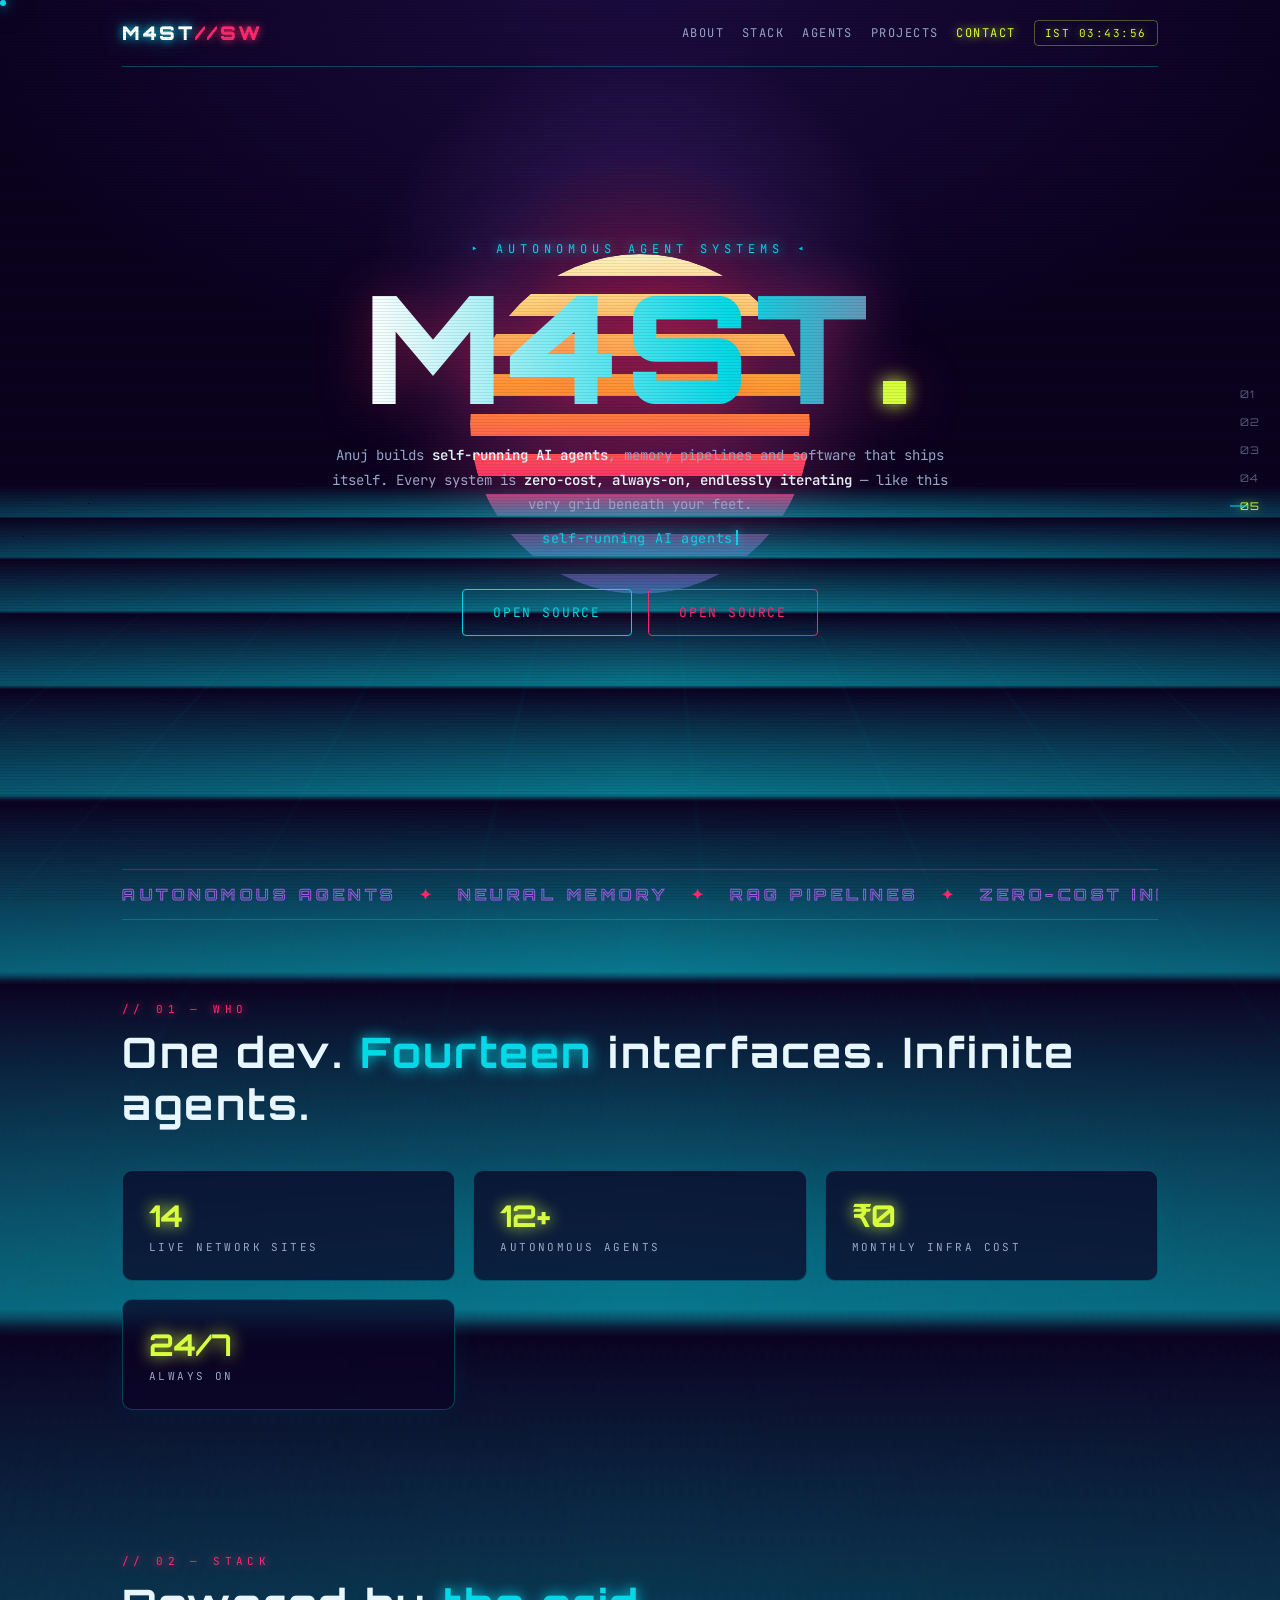
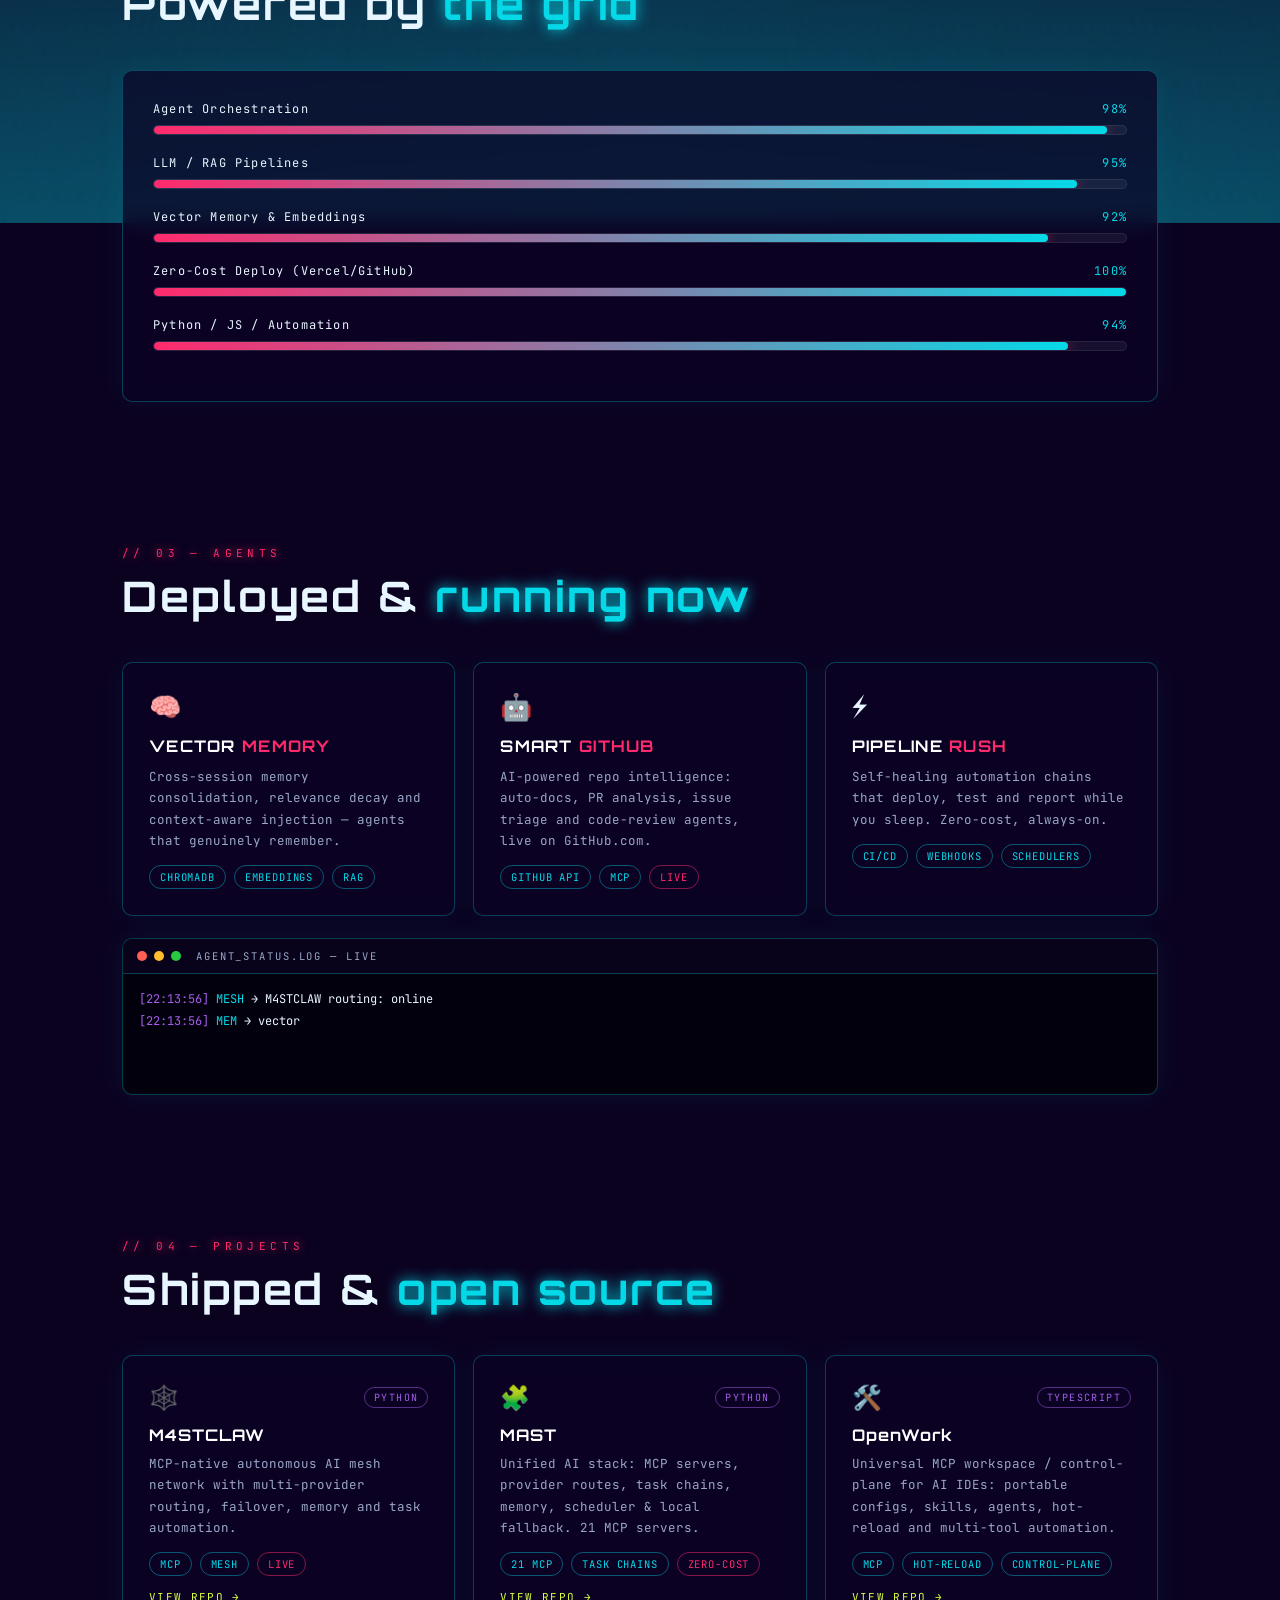
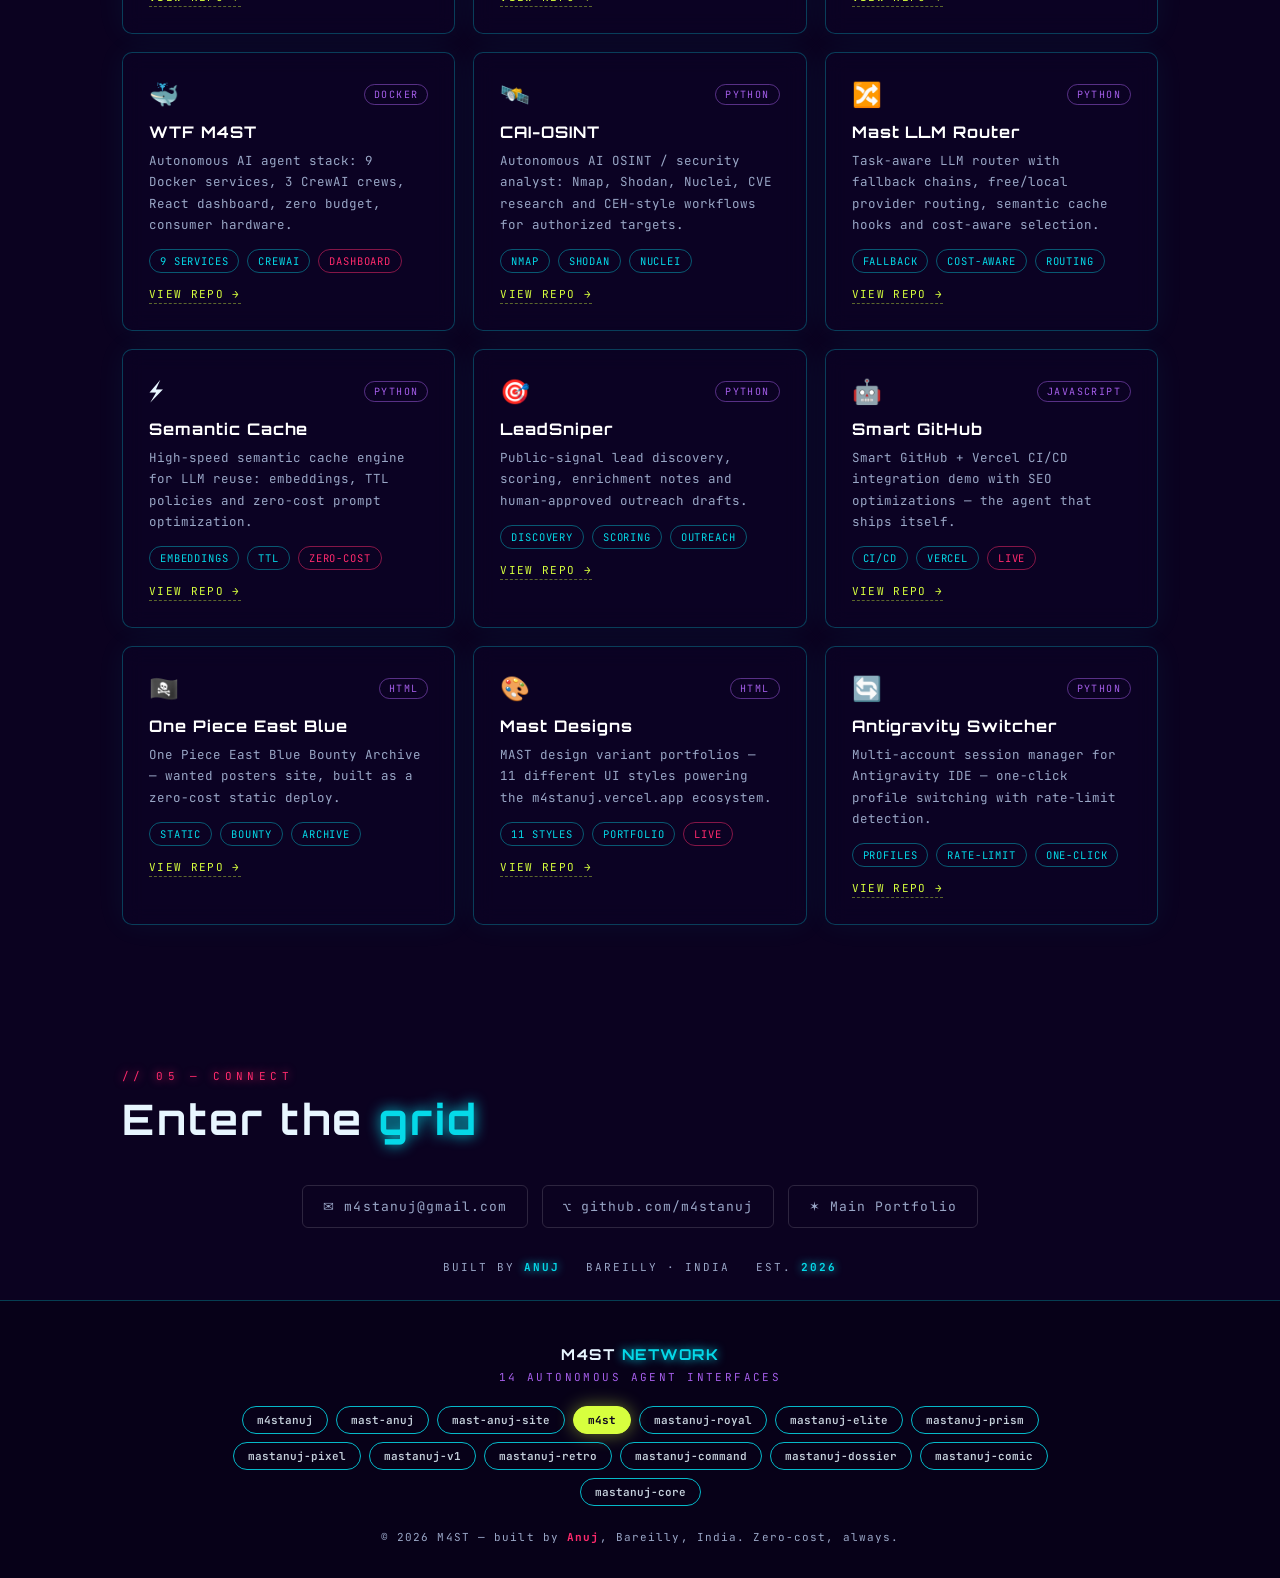
==== index.html @ 64592d94 "refactor(m4st): remove section 05 NETWORK - footer links remain, renumber contact to 05, clean nav+r" ====
<!DOCTYPE html>
<html lang="en">
<head>
<meta charset="UTF-8">
<meta name="viewport" content="width=device-width, initial-scale=1.0">
<title>M4ST // SYNTHWAVE — Anuj | Autonomous Agent Systems</title>
<meta name="description" content="M4ST // SYNTHWAVE — Anuj builds autonomous agent systems, AI pipelines and self-running software. 14 live interfaces, 12+ agents, zero-cost infra. Ride the neon grid.">
<meta name="theme-color" content="#0b0220">
<meta name="robots" content="index, follow">
<link rel="canonical" href="https://m4st.vercel.app/">
<meta property="og:type" content="website">
<meta property="og:url" content="https://m4st.vercel.app/">
<meta property="og:title" content="M4ST // SYNTHWAVE — Anuj | Autonomous Agent Systems">
<meta property="og:description" content="Anuj builds autonomous agent systems. 14 live interfaces, 12+ agents, zero-cost infra. Ride the neon grid.">
<meta property="og:image" content="https://m4st.vercel.app/og-m4st.png">
<meta name="twitter:card" content="summary_large_image">
<meta name="twitter:title" content="M4ST // SYNTHWAVE — Anuj | Autonomous Agent Systems">
<meta name="twitter:description" content="Anuj builds autonomous agent systems. Ride the neon grid.">
<meta name="twitter:image" content="https://m4st.vercel.app/og-m4st.png">
<script type="application/ld+json">
{"@context":"https://schema.org","@type":"Person","name":"Anuj","url":"https://m4st.vercel.app/","jobTitle":"Autonomous Agent Systems Engineer","address":{"@type":"PostalAddress","addressLocality":"Bareilly","addressCountry":"IN"},"sameAs":["https://github.com/m4stanuj","https://m4stanuj.vercel.app/"]}
</script>
<link rel="preconnect" href="https://fonts.googleapis.com">
<link rel="preconnect" href="https://fonts.gstatic.com" crossorigin>
<link href="https://fonts.googleapis.com/css2?family=Orbitron:wght@500;700;900&family=JetBrains+Mono:wght@400;600&display=swap" rel="stylesheet">
<style>
:root{
  --pink:#ff2a6d; --cyan:#05d9e8; --purple:#a55eea; --lime:#d7ff3e;
  --bg:#0b0220; --panel:rgba(12,4,36,.72); --line:rgba(5,217,232,.28);
  --text:#e8f6ff; --muted:#9aa7c7;
}
*{margin:0;padding:0;box-sizing:border-box}
html{scroll-behavior:smooth}
body{background:var(--bg);color:var(--text);font-family:'JetBrains Mono',monospace;overflow-x:hidden}
::selection{background:var(--pink);color:#fff}

/* ---------- CRT SCANLINE ---------- */
body::after{content:"";position:fixed;inset:0;z-index:98;pointer-events:none;opacity:.5;
  background:repeating-linear-gradient(0deg,rgba(0,0,0,.16) 0 1px,transparent 1px 3px)}

/* ---------- STARFIELD ---------- */
#stars{position:fixed;inset:0;z-index:0;pointer-events:none}

/* ---------- SYNTHWAVE SUNSET ---------- */
.sky{position:fixed;inset:0;z-index:0;background:
  radial-gradient(120% 90% at 50% 0%, #1a0b3e 0%, #0b0220 45%);
  overflow:hidden;pointer-events:none}
.sunwrap{position:absolute;left:50%;bottom:34%;transform:translateX(-50%);width:340px;height:340px;filter:drop-shadow(0 0 60px rgba(255,42,109,.45))}
.sun{position:absolute;inset:0;border-radius:50%;
  background:
    linear-gradient(180deg,#fff4c2 0%,#ffd76a 18%,#ff9e2c 40%,#ff2a6d 68%,#a55eea 100%);
  -webkit-mask:repeating-linear-gradient(180deg,#000 0 22px,transparent 22px 40px);
          mask:repeating-linear-gradient(180deg,#000 0 22px,transparent 22px 40px);
  animation:sunPulse 6s ease-in-out infinite}
@keyframes sunPulse{0%,100%{transform:scale(1);filter:brightness(1)}50%{transform:scale(1.025);filter:brightness(1.15)}}
.sunglow{position:absolute;left:50%;bottom:34%;transform:translateX(-50%);width:560px;height:560px;border-radius:50%;
  background:radial-gradient(circle,rgba(255,42,109,.28) 0%,rgba(165,94,234,.12) 40%,transparent 70%);
  animation:glowPulse 4s ease-in-out infinite}
@keyframes glowPulse{0%,100%{opacity:.7}50%{opacity:1}}

/* ---------- GRID FLOOR ---------- */
.floor{position:fixed;left:-50%;right:-50%;bottom:0;height:46vh;z-index:0;
  background:linear-gradient(180deg,transparent 0%,rgba(11,2,32,.4) 12%,rgba(11,2,32,.9) 100%);
  transform:perspective(420px) rotateX(58deg);transform-origin:50% 0;overflow:hidden;pointer-events:none}
.floor::before{content:"";position:absolute;inset:0;
  background:
    linear-gradient(180deg,transparent 0%,rgba(5,217,232,.55) 96%,transparent 100%);
  background-size:100% 54px;
  -webkit-mask:linear-gradient(90deg,transparent 6%,#000 50%,transparent 94%);
          mask:linear-gradient(90deg,transparent 6%,#000 50%,transparent 94%);
  animation:gridScroll 1.1s linear infinite}
@keyframes gridScroll{from{background-position:0 0}to{background-position:0 54px}}
.floor::after{content:"";position:absolute;inset:0;
  background:linear-gradient(90deg,transparent 49.4%,rgba(5,217,232,.75) 50%,transparent 50.6%);
  background-size:90px 100%;opacity:.5;
  -webkit-mask:linear-gradient(180deg,transparent 0%,#000 55%,transparent 100%);
          mask:linear-gradient(180deg,transparent 0%,#000 55%,transparent 100%)}

/* ---------- LAYOUT ---------- */
.shell{position:relative;z-index:2;max-width:1080px;margin:0 auto;padding:0 22px}

/* ---------- HEADER ---------- */
.hdr{display:flex;justify-content:space-between;align-items:center;padding:20px 0;border-bottom:1px solid var(--line)}
.logo{font-family:'Orbitron',sans-serif;font-weight:900;font-size:19px;letter-spacing:.14em;
  color:#fff;text-shadow:0 0 8px var(--cyan),0 0 22px rgba(5,217,232,.5)}
.logo span{color:var(--pink);text-shadow:0 0 8px var(--pink)}
.hnav{display:flex;gap:18px;flex-wrap:wrap;align-items:center}
.hnav a{color:var(--muted);text-decoration:none;font-size:12px;letter-spacing:.12em;text-transform:uppercase;transition:.2s}
.hnav a:hover{color:var(--cyan);text-shadow:0 0 10px var(--cyan)}
.clock{font-size:11px;color:var(--lime);letter-spacing:.14em;border:1px solid rgba(215,255,62,.35);padding:5px 10px;border-radius:4px;text-shadow:0 0 8px rgba(215,255,62,.5)}

/* ---------- HERO ---------- */
.hero{min-height:88vh;display:flex;flex-direction:column;justify-content:center;align-items:center;text-align:center;padding:70px 0 120px}
.kick{font-size:12px;letter-spacing:.42em;text-transform:uppercase;color:var(--cyan);text-shadow:0 0 12px var(--cyan);margin-bottom:18px}
.kick::before{content:"▸ "}.kick::after{content:" ◂"}
.hero h1{font-family:'Orbitron',sans-serif;font-weight:900;font-size:clamp(58px,13vw,150px);line-height:.95;letter-spacing:.04em;
  background:linear-gradient(90deg,#fff 0%,var(--cyan) 30%,var(--pink) 60%,#fff 100%);background-size:220% auto;
  -webkit-background-clip:text;background-clip:text;color:transparent;
  animation:shine 6s linear infinite;filter:drop-shadow(0 0 26px rgba(255,42,109,.35))}
@keyframes shine{to{background-position:220% center}}
.hero h1 .g{color:var(--lime);-webkit-text-fill-color:var(--lime);text-shadow:0 0 18px var(--lime)}
.sub{max-width:620px;margin:26px auto 0;color:var(--muted);font-size:14px;line-height:1.75}
.sub b{color:var(--text);font-weight:600}
.cta{display:flex;gap:16px;margin-top:38px;flex-wrap:wrap;justify-content:center}
.btn{font-family:'JetBrains Mono',monospace;font-size:13px;letter-spacing:.14em;text-transform:uppercase;text-decoration:none;
  padding:14px 30px;border:1px solid var(--cyan);color:var(--cyan);border-radius:4px;position:relative;overflow:hidden;transition:.25s}
.btn:hover{box-shadow:0 0 24px rgba(5,217,232,.5);text-shadow:0 0 8px var(--cyan);transform:translateY(-2px)}
.btn.pink{border-color:var(--pink);color:var(--pink)}
.btn.pink:hover{box-shadow:0 0 24px rgba(255,42,109,.5);text-shadow:0 0 8px var(--pink)}
.meta{position:absolute;bottom:26px;left:50%;transform:translateX(-50%);display:flex;gap:26px;font-size:11px;color:var(--muted);letter-spacing:.18em;text-transform:uppercase}
.meta b{color:var(--cyan);text-shadow:0 0 8px var(--cyan)}

/* ---------- SECTIONS ---------- */
section{padding:72px 0}
.sec-tag{font-size:11px;letter-spacing:.4em;text-transform:uppercase;color:var(--pink);text-shadow:0 0 10px var(--pink);margin-bottom:10px}
h2.sec{font-family:'Orbitron',sans-serif;font-weight:700;font-size:clamp(26px,4.6vw,42px);letter-spacing:.06em;margin-bottom:40px}
h2.sec em{font-style:normal;color:var(--cyan);text-shadow:0 0 14px var(--cyan)}
.card{background:var(--panel);border:1px solid var(--line);border-radius:10px;padding:26px;backdrop-filter:blur(10px);box-shadow:0 0 30px rgba(5,217,232,.06);transition:.3s}
.card:hover{border-color:var(--pink);box-shadow:0 0 34px rgba(255,42,109,.14);transform:translateY(-3px)}

/* about */
.about-grid{display:grid;grid-template-columns:repeat(auto-fit,minmax(280px,1fr));gap:18px}
.stat{font-family:'Orbitron',sans-serif;font-weight:700;font-size:30px;color:var(--lime);text-shadow:0 0 16px var(--lime)}
.stat-lbl{font-size:11px;letter-spacing:.22em;text-transform:uppercase;color:var(--muted);margin-top:6px}

/* skills */
.skill{margin-bottom:20px}
.skill-top{display:flex;justify-content:space-between;font-size:12px;letter-spacing:.1em;margin-bottom:8px}
.skill-top span:first-child{color:var(--text)}.skill-top span:last-child{color:var(--cyan)}
.bar{height:10px;background:rgba(255,255,255,.06);border-radius:5px;overflow:hidden;border:1px solid rgba(255,255,255,.08)}
.bar i{display:block;height:100%;border-radius:5px;background:linear-gradient(90deg,var(--pink),var(--cyan));
  box-shadow:0 0 14px rgba(255,42,109,.6);width:0;transition:width 1.2s cubic-bezier(.2,.8,.2,1)}

/* agents */
.grid3{display:grid;grid-template-columns:repeat(auto-fit,minmax(260px,1fr));gap:18px}
.ag .ic{font-size:26px;margin-bottom:12px}
.ag h3{font-family:'Orbitron',sans-serif;font-size:16px;letter-spacing:.08em;margin-bottom:10px;color:#fff}
.ag h3 i{font-style:normal;color:var(--pink)}
.ag p{font-size:12.5px;color:var(--muted);line-height:1.7}
.chips{display:flex;flex-wrap:wrap;gap:8px;margin-top:14px}
.chip{font-size:10.5px;letter-spacing:.08em;text-transform:uppercase;padding:4px 10px;border:1px solid rgba(5,217,232,.4);color:var(--cyan);border-radius:100px}
.chip.hot{border-color:rgba(255,42,109,.5);color:var(--pink)}

/* projects */
.gridp{display:grid;grid-template-columns:repeat(auto-fit,minmax(300px,1fr));gap:18px}
.proj .ptop{display:flex;justify-content:space-between;align-items:center;margin-bottom:12px}
.proj .ic{font-size:24px}
.lang{font-size:10px;letter-spacing:.14em;text-transform:uppercase;padding:3px 9px;border-radius:100px;border:1px solid rgba(165,94,234,.5);color:var(--purple)}
.proj h3{font-family:'Orbitron',sans-serif;font-size:16px;letter-spacing:.06em;margin-bottom:8px}
.proj h3 a{color:#fff;text-decoration:none;transition:.2s}
.proj h3 a:hover{color:var(--cyan);text-shadow:0 0 12px var(--cyan)}
.proj p{font-size:12.5px;color:var(--muted);line-height:1.7}
.proj .go{display:inline-block;margin-top:14px;font-size:11px;letter-spacing:.12em;text-transform:uppercase;color:var(--lime);text-decoration:none;border-bottom:1px dashed rgba(215,255,62,.4);padding-bottom:2px;transition:.2s}
.proj .go:hover{text-shadow:0 0 10px var(--lime);border-color:var(--lime)}


/* marquee */
.marquee{overflow:hidden;border-top:1px solid var(--line);border-bottom:1px solid var(--line);padding:14px 0;margin:10px 0}
.mq{display:inline-block;white-space:nowrap;font-family:'Orbitron',sans-serif;font-weight:700;letter-spacing:.3em;font-size:15px;
  color:transparent;-webkit-text-stroke:1px var(--purple);animation:mq 26s linear infinite}
.mq span{color:var(--pink);-webkit-text-stroke:0;margin:0 22px}
@keyframes mq{from{transform:translateX(0)}to{transform:translateX(-50%)}}

/* contact */
.contact{display:flex;gap:14px;flex-wrap:wrap;justify-content:center}
.contact a{color:var(--muted);text-decoration:none;font-size:13px;letter-spacing:.08em;border:1px solid rgba(255,255,255,.14);padding:12px 20px;border-radius:6px;transition:.25s}
.contact a:hover{color:var(--lime);border-color:var(--lime);box-shadow:0 0 18px rgba(215,255,62,.25)}

/* ---------- FOOTER ---------- */
footer{position:relative;z-index:2;border-top:1px solid var(--line);padding:44px 22px 34px;text-align:center;background:rgba(8,2,24,.85);backdrop-filter:blur(8px)}
.fnet{font-family:'Orbitron',sans-serif;font-weight:700;font-size:15px;letter-spacing:.1em;margin-bottom:6px}
.fnet span{color:var(--cyan);text-shadow:0 0 10px var(--cyan)}
.fcount{font-size:11px;color:var(--purple);letter-spacing:.22em;text-transform:uppercase;margin-bottom:22px}
nav.links{display:flex;flex-wrap:wrap;justify-content:center;gap:8px;max-width:860px;margin:0 auto 24px}
nav.links a{color:var(--text);text-decoration:none;border:1.5px solid var(--cyan);padding:6px 14px;border-radius:100px;font-size:11px;font-weight:600;transition:all .18s;opacity:.85}
nav.links a:hover{opacity:1;box-shadow:0 0 14px rgba(5,217,232,.5);transform:translateY(-1px)}
nav.links a.me{color:#0b0220;background:var(--lime);border-color:var(--lime);font-weight:700;opacity:1;box-shadow:0 0 18px rgba(215,255,62,.45)}
.fcopy{font-size:11px;color:var(--muted);letter-spacing:.1em}
.fcopy b{color:var(--pink)}

/* ---------- CURSOR TRAIL ---------- */
#trail{position:fixed;top:0;left:0;width:6px;height:6px;border-radius:50%;background:var(--cyan);
  box-shadow:0 0 12px var(--cyan),0 0 30px rgba(5,217,232,.5);pointer-events:none;z-index:99;transition:transform .12s}
#trail.big{transform:scale(3);background:var(--pink);box-shadow:0 0 16px var(--pink)}

/* reveal */
.rv{opacity:0;transform:translateY(26px);transition:opacity .7s ease,transform .7s ease}
.rv.in{opacity:1;transform:none}

/* ---------- SCROLLBAR ---------- */
::-webkit-scrollbar{width:10px}
::-webkit-scrollbar-track{background:#070116}
::-webkit-scrollbar-thumb{background:linear-gradient(180deg,var(--pink),var(--cyan));border-radius:5px;box-shadow:0 0 10px rgba(255,42,109,.5)}
::-webkit-scrollbar-thumb:hover{background:linear-gradient(180deg,var(--cyan),var(--pink))}

/* ---------- SCROLL PROGRESS ---------- */
#progress{position:fixed;top:0;left:0;height:3px;width:0;z-index:120;background:linear-gradient(90deg,var(--cyan),var(--pink),var(--lime));box-shadow:0 0 12px rgba(5,217,232,.8)}

/* ---------- BACK TO TOP ---------- */
#totop{position:fixed;right:22px;bottom:22px;width:44px;height:44px;z-index:110;display:flex;align-items:center;justify-content:center;border:1px solid var(--cyan);color:var(--cyan);background:rgba(8,2,24,.85);border-radius:50%;font-size:15px;text-decoration:none;opacity:0;transform:translateY(14px);pointer-events:none;transition:.3s;backdrop-filter:blur(6px)}
#totop.show{opacity:1;transform:none;pointer-events:auto}
#totop:hover{box-shadow:0 0 20px rgba(5,217,232,.6);text-shadow:0 0 10px var(--cyan)}

/* ---------- SIDE RAIL ---------- */
#rail{position:fixed;right:20px;top:50%;transform:translateY(-50%);z-index:100;display:flex;flex-direction:column;gap:14px}
#rail a{color:var(--muted);text-decoration:none;font-size:10.5px;letter-spacing:.1em;font-family:'Orbitron',sans-serif;position:relative;transition:.2s;opacity:.55}
#rail a::before{content:"";position:absolute;left:-10px;top:50%;transform:translateY(-50%);width:18px;height:1px;background:var(--cyan);opacity:0;transition:.2s}
#rail a.on{color:var(--lime);opacity:1;text-shadow:0 0 10px rgba(215,255,62,.6)}
#rail a.on::before{opacity:1;box-shadow:0 0 8px var(--cyan)}

/* ---------- BOOT SCREEN ---------- */
#boot{position:fixed;inset:0;z-index:200;background:#070116;display:flex;align-items:center;justify-content:center;transition:opacity .5s ease}
#boot.off{opacity:0;pointer-events:none}
.boot-inner{text-align:center;width:300px}
.boot-logo{font-family:'Orbitron',sans-serif;font-weight:900;font-size:34px;letter-spacing:.16em;color:#fff;text-shadow:0 0 14px var(--cyan),0 0 40px rgba(5,217,232,.5);margin-bottom:26px}
.boot-logo span{color:var(--pink);text-shadow:0 0 14px var(--pink)}
.boot-bar{height:5px;border-radius:3px;background:rgba(255,255,255,.07);border:1px solid rgba(5,217,232,.3);overflow:hidden}
.boot-bar i{display:block;height:100%;width:0;background:linear-gradient(90deg,var(--cyan),var(--pink));box-shadow:0 0 12px rgba(5,217,232,.8)}
.boot-txt{margin-top:14px;font-size:10.5px;letter-spacing:.3em;text-transform:uppercase;color:var(--muted)}

/* ---------- TYPING ---------- */
.typed-line{margin-top:12px;min-height:22px;font-size:13.5px;color:var(--cyan);letter-spacing:.05em;text-shadow:0 0 10px rgba(5,217,232,.5)}
.caret{display:inline-block;width:2px;height:15px;background:var(--cyan);margin-left:3px;vertical-align:-2px;animation:blink 1s steps(1) infinite;box-shadow:0 0 8px var(--cyan)}
@keyframes blink{50%{opacity:0}}

/* ---------- TERMINAL ---------- */
.term{margin-top:22px;border:1px solid var(--line);border-radius:10px;background:rgba(3,1,12,.85);backdrop-filter:blur(8px);overflow:hidden;box-shadow:0 0 30px rgba(5,217,232,.08)}
.term-head{display:flex;align-items:center;gap:7px;padding:10px 14px;border-bottom:1px solid var(--line);background:rgba(12,4,36,.6)}
.tdot{width:10px;height:10px;border-radius:50%}
.tdot.r{background:#ff5f57}.tdot.y{background:#febc2e}.tdot.g{background:#28c840}
.term-title{margin-left:8px;font-size:10.5px;letter-spacing:.18em;text-transform:uppercase;color:var(--muted)}
.term-body{padding:14px 16px;font-size:12px;line-height:1.85;min-height:120px}
.term-body p{white-space:pre-wrap}
.tk{color:var(--purple)}
.tc{color:var(--cyan)}
.term-body .ok{color:var(--lime)}

/* active nav */
.hnav a.on{color:var(--lime);text-shadow:0 0 10px var(--lime)}

@media(max-width:640px){
  .hdr{flex-direction:column;gap:12px}
  .meta{position:static;transform:none;margin-top:18px;justify-content:center}
  #rail{display:none}
  #totop{right:14px;bottom:14px}
}
</style>
</head>
<body>
<div id="boot"><div class="boot-inner">
  <div class="boot-logo">M4ST<span>//SW</span></div>
  <div class="boot-bar"><i></i></div>
  <div class="boot-txt" id="bootTxt">BOOTING GRID</div>
</div></div>
<div id="progress"></div>
<canvas id="stars"></canvas>
<div class="sky"><div class="sunglow"></div><div class="sunwrap"><div class="sun"></div></div></div>
<div class="floor"></div>
<nav id="rail" aria-label="Sections">
  <a href="#about">01</a><a href="#stack">02</a><a href="#agents">03</a><a href="#projects">04</a><a href="#contact">05</a>
</nav>

<div class="shell">
  <header class="hdr rv">
    <div class="logo">M4ST<span>//SW</span></div>
    <nav class="hnav">
      <a href="#about">About</a><a href="#stack">Stack</a><a href="#agents">Agents</a><a href="#projects">Projects</a><a href="#contact">Contact</a>
      <span class="clock" id="clock">IST --:--:--</span>
    </nav>
  </header>

  <section class="hero">
    <p class="kick">Autonomous Agent Systems</p>
    <h1>M4ST<span class="g">.</span></h1>
    <p class="sub">Anuj builds <b>self-running AI agents</b>, memory pipelines and software that ships itself.
    Every system is <b>zero-cost, always-on, endlessly iterating</b> — like this very grid beneath your feet.</p>
    <p class="typed-line"><span id="typed"></span><span class="caret"></span></p>
    <div class="cta">
      <a class="btn" href="#projects">Open Source</a>
      <a class="btn pink" href="#projects">Open Source</a>
    </div>
    <div class="meta">
      <span>Built by <b>Anuj</b></span><span>Bareilly · India</span><span>Est. <b>2026</b></span>
    </div>
  </section>

  <div class="marquee">
    <div class="mq">AUTONOMOUS AGENTS<span>✦</span>NEURAL MEMORY<span>✦</span>RAG PIPELINES<span>✦</span>ZERO-COST INFRA<span>✦</span>ALWAYS-ON SYSTEMS<span>✦</span>REAL-TIME EVOLUTION<span>✦</span></div>
  </div>

  <section id="about">
    <p class="sec-tag">// 01 — WHO</p>
    <h2 class="sec">One dev. <em>Fourteen</em> interfaces. Infinite agents.</h2>
    <div class="about-grid">
      <div class="card rv"><div class="stat" data-count="14">0</div><div class="stat-lbl">Live Network Sites</div></div>
      <div class="card rv"><div class="stat" data-count="12" data-suf="+">0</div><div class="stat-lbl">Autonomous Agents</div></div>
      <div class="card rv"><div class="stat" data-count="0" data-pre="₹">₹0</div><div class="stat-lbl">Monthly Infra Cost</div></div>
      <div class="card rv"><div class="stat" data-count="24" data-suf="/7">0</div><div class="stat-lbl">Always On</div></div>
    </div>
  </section>

  <section id="stack">
    <p class="sec-tag">// 02 — STACK</p>
    <h2 class="sec">Powered by <em>the grid</em></h2>
    <div class="card rv" style="padding:30px">
      <div class="skill"><div class="skill-top"><span>Agent Orchestration</span><span>98%</span></div><div class="bar"><i data-w="98%"></i></div></div>
      <div class="skill"><div class="skill-top"><span>LLM / RAG Pipelines</span><span>95%</span></div><div class="bar"><i data-w="95%"></i></div></div>
      <div class="skill"><div class="skill-top"><span>Vector Memory &amp; Embeddings</span><span>92%</span></div><div class="bar"><i data-w="92%"></i></div></div>
      <div class="skill"><div class="skill-top"><span>Zero-Cost Deploy (Vercel/GitHub)</span><span>100%</span></div><div class="bar"><i data-w="100%"></i></div></div>
      <div class="skill"><div class="skill-top"><span>Python / JS / Automation</span><span>94%</span></div><div class="bar"><i data-w="94%"></i></div></div>
    </div>
  </section>

  <section id="agents">
    <p class="sec-tag">// 03 — AGENTS</p>
    <h2 class="sec">Deployed &amp; <em>running now</em></h2>
    <div class="grid3">
      <div class="card ag rv"><div class="ic">🧠</div><h3>VECTOR <i>MEMORY</i></h3>
        <p>Cross-session memory consolidation, relevance decay and context-aware injection — agents that genuinely remember.</p>
        <div class="chips"><span class="chip">ChromaDB</span><span class="chip">Embeddings</span><span class="chip">RAG</span></div></div>
      <div class="card ag rv"><div class="ic">🤖</div><h3>SMART <i>GITHUB</i></h3>
        <p>AI-powered repo intelligence: auto-docs, PR analysis, issue triage and code-review agents, live on GitHub.com.</p>
        <div class="chips"><span class="chip">GitHub API</span><span class="chip">MCP</span><span class="chip hot">Live</span></div></div>
      <div class="card ag rv"><div class="ic">⚡</div><h3>PIPELINE <i>RUSH</i></h3>
        <p>Self-healing automation chains that deploy, test and report while you sleep. Zero-cost, always-on.</p>
        <div class="chips"><span class="chip">CI/CD</span><span class="chip">Webhooks</span><span class="chip">Schedulers</span></div></div>
    </div>
    <div class="term rv">
      <div class="term-head"><span class="tdot r"></span><span class="tdot y"></span><span class="tdot g"></span><span class="term-title">agent_status.log — live</span></div>
      <div class="term-body" id="termBody"></div>
    </div>
  </section>

  <section id="projects">
    <p class="sec-tag">// 04 — PROJECTS</p>
    <h2 class="sec">Shipped &amp; <em>open source</em></h2>
    <div class="gridp">
      <div class="card proj rv"><div class="ptop"><span class="ic">🕸️</span><span class="lang">Python</span></div>
        <h3><a href="https://github.com/m4stanuj/M4STCLAW" target="_blank" rel="noopener">M4STCLAW</a></h3>
        <p>MCP-native autonomous AI mesh network with multi-provider routing, failover, memory and task automation.</p>
        <div class="chips"><span class="chip">MCP</span><span class="chip">Mesh</span><span class="chip hot">Live</span></div>
        <a class="go" href="https://github.com/m4stanuj/M4STCLAW" target="_blank" rel="noopener">View repo →</a></div>

      <div class="card proj rv"><div class="ptop"><span class="ic">🧩</span><span class="lang">Python</span></div>
        <h3><a href="https://github.com/m4stanuj/MAST" target="_blank" rel="noopener">MAST</a></h3>
        <p>Unified AI stack: MCP servers, provider routes, task chains, memory, scheduler &amp; local fallback. 21 MCP servers.</p>
        <div class="chips"><span class="chip">21 MCP</span><span class="chip">Task Chains</span><span class="chip hot">Zero-cost</span></div>
        <a class="go" href="https://github.com/m4stanuj/MAST" target="_blank" rel="noopener">View repo →</a></div>

      <div class="card proj rv"><div class="ptop"><span class="ic">🛠️</span><span class="lang">TypeScript</span></div>
        <h3><a href="https://github.com/m4stanuj/openwork" target="_blank" rel="noopener">OpenWork</a></h3>
        <p>Universal MCP workspace / control-plane for AI IDEs: portable configs, skills, agents, hot-reload and multi-tool automation.</p>
        <div class="chips"><span class="chip">MCP</span><span class="chip">Hot-reload</span><span class="chip">Control-plane</span></div>
        <a class="go" href="https://github.com/m4stanuj/openwork" target="_blank" rel="noopener">View repo →</a></div>

      <div class="card proj rv"><div class="ptop"><span class="ic">🐳</span><span class="lang">Docker</span></div>
        <h3><a href="https://github.com/m4stanuj/wtf-m4st" target="_blank" rel="noopener">WTF M4ST</a></h3>
        <p>Autonomous AI agent stack: 9 Docker services, 3 CrewAI crews, React dashboard, zero budget, consumer hardware.</p>
        <div class="chips"><span class="chip">9 Services</span><span class="chip">CrewAI</span><span class="chip hot">Dashboard</span></div>
        <a class="go" href="https://github.com/m4stanuj/wtf-m4st" target="_blank" rel="noopener">View repo →</a></div>

      <div class="card proj rv"><div class="ptop"><span class="ic">🛰️</span><span class="lang">Python</span></div>
        <h3><a href="https://github.com/m4stanuj/cai-osint" target="_blank" rel="noopener">CAI-OSINT</a></h3>
        <p>Autonomous AI OSINT / security analyst: Nmap, Shodan, Nuclei, CVE research and CEH-style workflows for authorized targets.</p>
        <div class="chips"><span class="chip">Nmap</span><span class="chip">Shodan</span><span class="chip">Nuclei</span></div>
        <a class="go" href="https://github.com/m4stanuj/cai-osint" target="_blank" rel="noopener">View repo →</a></div>

      <div class="card proj rv"><div class="ptop"><span class="ic">🔀</span><span class="lang">Python</span></div>
        <h3><a href="https://github.com/m4stanuj/mast-llm-router" target="_blank" rel="noopener">Mast LLM Router</a></h3>
        <p>Task-aware LLM router with fallback chains, free/local provider routing, semantic cache hooks and cost-aware selection.</p>
        <div class="chips"><span class="chip">Fallback</span><span class="chip">Cost-aware</span><span class="chip">Routing</span></div>
        <a class="go" href="https://github.com/m4stanuj/mast-llm-router" target="_blank" rel="noopener">View repo →</a></div>

      <div class="card proj rv"><div class="ptop"><span class="ic">⚡</span><span class="lang">Python</span></div>
        <h3><a href="https://github.com/m4stanuj/semantic-cache-engine" target="_blank" rel="noopener">Semantic Cache</a></h3>
        <p>High-speed semantic cache engine for LLM reuse: embeddings, TTL policies and zero-cost prompt optimization.</p>
        <div class="chips"><span class="chip">Embeddings</span><span class="chip">TTL</span><span class="chip hot">Zero-cost</span></div>
        <a class="go" href="https://github.com/m4stanuj/semantic-cache-engine" target="_blank" rel="noopener">View repo →</a></div>

      <div class="card proj rv"><div class="ptop"><span class="ic">🎯</span><span class="lang">Python</span></div>
        <h3><a href="https://github.com/m4stanuj/LeadSniper" target="_blank" rel="noopener">LeadSniper</a></h3>
        <p>Public-signal lead discovery, scoring, enrichment notes and human-approved outreach drafts.</p>
        <div class="chips"><span class="chip">Discovery</span><span class="chip">Scoring</span><span class="chip">Outreach</span></div>
        <a class="go" href="https://github.com/m4stanuj/LeadSniper" target="_blank" rel="noopener">View repo →</a></div>

      <div class="card proj rv"><div class="ptop"><span class="ic">🤖</span><span class="lang">JavaScript</span></div>
        <h3><a href="https://github.com/m4stanuj/smart-github-vercel-app" target="_blank" rel="noopener">Smart GitHub</a></h3>
        <p>Smart GitHub + Vercel CI/CD integration demo with SEO optimizations — the agent that ships itself.</p>
        <div class="chips"><span class="chip">CI/CD</span><span class="chip">Vercel</span><span class="chip hot">Live</span></div>
        <a class="go" href="https://github.com/m4stanuj/smart-github-vercel-app" target="_blank" rel="noopener">View repo →</a></div>

      <div class="card proj rv"><div class="ptop"><span class="ic">🏴‍☠️</span><span class="lang">HTML</span></div>
        <h3><a href="https://github.com/m4stanuj/onepiece-eastblue" target="_blank" rel="noopener">One Piece East Blue</a></h3>
        <p>One Piece East Blue Bounty Archive — wanted posters site, built as a zero-cost static deploy.</p>
        <div class="chips"><span class="chip">Static</span><span class="chip">Bounty</span><span class="chip">Archive</span></div>
        <a class="go" href="https://github.com/m4stanuj/onepiece-eastblue" target="_blank" rel="noopener">View repo →</a></div>

      <div class="card proj rv"><div class="ptop"><span class="ic">🎨</span><span class="lang">HTML</span></div>
        <h3><a href="https://github.com/m4stanuj/mast-designs" target="_blank" rel="noopener">Mast Designs</a></h3>
        <p>MAST design variant portfolios — 11 different UI styles powering the m4stanuj.vercel.app ecosystem.</p>
        <div class="chips"><span class="chip">11 Styles</span><span class="chip">Portfolio</span><span class="chip hot">Live</span></div>
        <a class="go" href="https://github.com/m4stanuj/mast-designs" target="_blank" rel="noopener">View repo →</a></div>

      <div class="card proj rv"><div class="ptop"><span class="ic">🔄</span><span class="lang">Python</span></div>
        <h3><a href="https://github.com/m4stanuj/antigravity-account-switcher" target="_blank" rel="noopener">Antigravity Switcher</a></h3>
        <p>Multi-account session manager for Antigravity IDE — one-click profile switching with rate-limit detection.</p>
        <div class="chips"><span class="chip">Profiles</span><span class="chip">Rate-limit</span><span class="chip">One-click</span></div>
        <a class="go" href="https://github.com/m4stanuj/antigravity-account-switcher" target="_blank" rel="noopener">View repo →</a></div>
    </div>
  </section>


  <section id="contact">
    <p class="sec-tag">// 05 — CONNECT</p>
    <h2 class="sec">Enter the <em>grid</em></h2>
    <div class="contact">
      <a href="mailto:m4stanuj@gmail.com">✉ m4stanuj@gmail.com</a>
      <a href="https://github.com/m4stanuj" target="_blank" rel="noopener">⌥ github.com/m4stanuj</a>
      <a href="https://m4stanuj.vercel.app/" target="_blank" rel="noopener">✶ Main Portfolio</a>
    </div>
  </section>
</div>

<footer>
  <p class="fnet">M4ST <span>NETWORK</span></p>
  <p class="fcount">14 autonomous agent interfaces</p>
  <nav class="links" aria-label="M4ST variants">
    <a href="https://m4stanuj.vercel.app">m4stanuj</a>
    <a href="https://mast-anuj.vercel.app">mast-anuj</a>
    <a href="https://mast-anuj-site.vercel.app">mast-anuj-site</a>
    <a href="https://m4st.vercel.app" class="me">m4st</a>
    <a href="https://mastanuj-royal.vercel.app">mastanuj-royal</a>
    <a href="https://mastanuj-elite.vercel.app">mastanuj-elite</a>
    <a href="https://mastanuj-prism.vercel.app">mastanuj-prism</a>
    <a href="https://mastanuj-pixel.vercel.app">mastanuj-pixel</a>
    <a href="https://mastanuj-v1.vercel.app">mastanuj-v1</a>
    <a href="https://mastanuj-retro.vercel.app">mastanuj-retro</a>
    <a href="https://mastanuj-command.vercel.app">mastanuj-command</a>
    <a href="https://mastanuj-dossier.vercel.app">mastanuj-dossier</a>
    <a href="https://mastanuj-comic.vercel.app">mastanuj-comic</a>
    <a href="https://mastanuj-core.vercel.app">mastanuj-core</a>
  </nav>
  <p class="fcopy">© 2026 M4ST — built by <b>Anuj</b>, Bareilly, India. Zero-cost, always.</p>
</footer>

<a href="#" id="totop" aria-label="Back to top">▲</a>
<div id="trail"></div>

<script>
/* STARFIELD + SHOOTING STARS */
(function(){
  const cv=document.getElementById('stars'),ctx=cv.getContext('2d');let W,H,stars=[],shoot=[];
  function resize(){W=cv.width=innerWidth;H=cv.height=innerHeight;initStars()}
  function initStars(){stars=[];const n=Math.min(220,Math.floor(W*H/6000));
    for(let i=0;i<n;i++)stars.push({x:Math.random()*W,y:Math.random()*H*.72,r:Math.random()*1.4+.2,a:Math.random()*.6+.4,tw:Math.random()*.05+.01,p:Math.random()*Math.PI*2});}
  function spawnShoot(){const fromL=Math.random()<.5;
    shoot.push({x:fromL?Math.random()*W*.3:W-Math.random()*W*.3,y:Math.random()*H*.35,vx:(fromL?1:-1)*(6+Math.random()*5),vy:2.2+Math.random()*1.5,life:1})}
  function tick(){
    ctx.clearRect(0,0,W,H);
    for(const s of stars){s.p+=s.tw;s.a+=Math.sin(s.p)*.15;
      ctx.beginPath();ctx.arc(s.x,s.y,s.r,0,Math.PI*2);
      ctx.fillStyle='rgba(232,246,255,'+Math.max(.1,Math.min(1,s.a))+')';ctx.fill();}
    if(Math.random()<.012)spawnShoot();
    shoot=shoot.filter(s=>s.life>0);
    for(const s of shoot){s.x+=s.vx;s.y+=s.vy;s.life-=.012;
      const g=ctx.createLinearGradient(s.x,s.y,s.x-s.vx*10,s.y-s.vy*10);
      g.addColorStop(0,'rgba(215,255,62,'+s.life+')');g.addColorStop(1,'rgba(215,255,62,0)');
      ctx.strokeStyle=g;ctx.lineWidth=2;ctx.beginPath();ctx.moveTo(s.x,s.y);ctx.lineTo(s.x-s.vx*12,s.y-s.vy*12);ctx.stroke();}
    requestAnimationFrame(tick)}
  window.addEventListener('resize',resize);resize();tick();
})();

/* SUN PARALLAX ON MOUSE */
(function(){const sun=document.querySelector('.sunwrap');
  window.addEventListener('mousemove',e=>{const dx=(e.clientX/innerWidth-.5)*18,dy=(e.clientY/innerHeight-.5)*12;
    sun.style.transform='translateX(calc(-50% + '+dx+'px)) translateY('+dy+'px)';});})();

/* SKILL BARS */
const io=new IntersectionObserver(es=>{es.forEach(e=>{if(e.isIntersecting){
  const bar=e.target;bar.style.width=bar.dataset.w;io.unobserve(bar)}})},{threshold:.4});
document.querySelectorAll('.bar i').forEach(b=>io.observe(b));

/* REVEAL */
const rv=new IntersectionObserver(es=>{es.forEach(e=>{if(e.isIntersecting){e.target.classList.add('in');rv.unobserve(e.target)}})},{threshold:.1});
document.querySelectorAll('.rv').forEach(el=>rv.observe(el));

/* CURSOR TRAIL */
(function(){const t=document.getElementById('trail');let x=0,y=0,tx=0,ty=0;
  window.addEventListener('mousemove',e=>{x=e.clientX;y=e.clientY});
  document.querySelectorAll('a,.card,.btn').forEach(el=>{el.addEventListener('mouseenter',()=>t.classList.add('big'));
    el.addEventListener('mouseleave',()=>t.classList.remove('big'))});
  (function loop(){tx+=(x-tx)*.16;ty+=(y-ty)*.16;t.style.left=tx+'px';t.style.top=ty+'px';requestAnimationFrame(loop)})();})();

/* LIVE IST CLOCK */
(function(){const el=document.getElementById('clock');
  function pad(n){return String(n).padStart(2,'0')}
  function tick(){const now=new Date();
    const ist=new Date(now.getTime()+((5*60+30)*60*1000));
    el.textContent='IST '+pad(ist.getUTCHours())+':'+pad(ist.getUTCMinutes())+':'+pad(ist.getUTCSeconds());}
  tick();setInterval(tick,1000);})();

/* BOOT SEQUENCE */
(function(){const boot=document.getElementById('boot'),bar=boot.querySelector('.boot-bar i'),txt=document.getElementById('bootTxt');
const msgs=['BOOTING GRID','MOUNTING NEURAL MEMORY','SPAWNING AGENTS','SYNCING 14 INTERFACES','SYSTEM ONLINE'];
let p=0;document.body.style.overflow='hidden';
const iv=setInterval(()=>{p+=Math.random()*16+9;
  if(p>=100){p=100;clearInterval(iv);txt.textContent='SYSTEM ONLINE';bar.style.width='100%';
    setTimeout(()=>{boot.classList.add('off');document.body.style.overflow='';setTimeout(()=>boot.remove(),600)},380);}
  else{bar.style.width=p+'%';txt.textContent=msgs[Math.min(msgs.length-1,Math.floor(p/100*msgs.length))];}},120);
boot.addEventListener('click',()=>{clearInterval(iv);bar.style.width='100%';txt.textContent='SYSTEM ONLINE';
  boot.classList.add('off');document.body.style.overflow='';setTimeout(()=>boot.remove(),600);});})();

/* SCROLL PROGRESS + BACK TO TOP */
(function(){const pr=document.getElementById('progress'),tt=document.getElementById('totop');
function upd(){const h=document.documentElement,s=Math.min(100,h.scrollTop/(h.scrollHeight-h.clientHeight)*100||0);
  pr.style.width=s+'%';tt.classList.toggle('show',h.scrollTop>600)}
addEventListener('scroll',upd,{passive:true});upd();
tt.addEventListener('click',e=>{e.preventDefault();scrollTo({top:0,behavior:'smooth'})});})();

/* SCROLLSPY */
(function(){const map={};document.querySelectorAll('section[id]').forEach(s=>{map[s.id]=s});
const spy=new IntersectionObserver(es=>{es.forEach(e=>{if(e.isIntersecting){
  document.querySelectorAll('.hnav a').forEach(a=>a.classList.toggle('on',a.getAttribute('href')==='#'+e.target.id));
  document.querySelectorAll('#rail a').forEach(a=>a.classList.toggle('on',a.getAttribute('href')==='#'+e.target.id));}})},{rootMargin:'-40% 0px -55% 0px'});
Object.values(map).forEach(s=>spy.observe(s));})();

/* HERO TYPING */
(function(){const el=document.getElementById('typed');if(!el)return;
const words=['self-running AI agents','neural memory pipelines','RAG vector systems','software that ships itself','zero-cost autonomous stacks'];
let wi=0,ci=0,del=false;
(function loop(){const w=words[wi];el.textContent=w.slice(0,ci);
  if(!del){ci++;if(ci>w.length){del=true;setTimeout(loop,1400);return}}
  else{ci--;if(ci===0){del=false;wi=(wi+1)%words.length;setTimeout(loop,300);return}}
  setTimeout(loop,del?38:78);})();})();

/* COUNT-UP STATS */
(function(){document.querySelectorAll('.stat').forEach(s=>{
  const pre=s.dataset.pre||'',suf=s.dataset.suf||'',target=parseInt(s.dataset.count,10);
  const obs=new IntersectionObserver(es=>{es.forEach(e=>{if(e.isIntersecting){
    obs.unobserve(s);const t0=performance.now(),dur=1200;
    (function step(now){const k=Math.min(1,(now-t0)/dur),v=Math.round(target*(1-Math.pow(1-k,3)));
      s.textContent=pre+v+suf;if(k<1)requestAnimationFrame(step)})(t0);}})},{threshold:.5});
  obs.observe(s);});})();

/* TERMINAL LOG */
(function(){const tb=document.getElementById('termBody');if(!tb)return;
const lines=['MESH → M4STCLAW routing: online','MEM → vector memory mounted · ChromaLite','AGT → 3 agents spawned · ready','NET → 14/14 interfaces responding','DEP → zero-cost deploy: OK','COST → ₹0.00 this month','HINT → press [M] to flash the grid'];
let li=0;
const obs=new IntersectionObserver(es=>{es.forEach(e=>{if(e.isIntersecting){obs.unobserve(tb);typeLine()}})},{threshold:.3});obs.observe(tb);
function now(){const d=new Date();return String(d.getHours()).padStart(2,'0')+':'+String(d.getMinutes()).padStart(2,'0')+':'+String(d.getSeconds()).padStart(2,'0')}
function typeLine(){if(li>=lines.length){li=0;tb.innerHTML=''}
  const line=lines[li];let ci=0;const p=document.createElement('p');tb.appendChild(p);
  (function type(){if(ci<=line.length){
    const seg=line.slice(0,ci),parts=seg.split(' → ');
    p.innerHTML='<span class="tk">['+now()+']</span> '+(parts.length>1?'<span class="tc">'+parts[0]+'</span> → '+parts.slice(1).join(' → '):seg);
    ci++;setTimeout(type,14);}else{li++;setTimeout(typeLine,300)}})();}})();

/* EASTER EGG: press M to flash the grid */
document.addEventListener('keydown',e=>{if((e.key==='m'||e.key==='M')){
  const f=document.querySelector('.floor');f.style.filter='brightness(3)';
  setTimeout(()=>f.style.filter='',260);}});
</script>
</body>
</html>
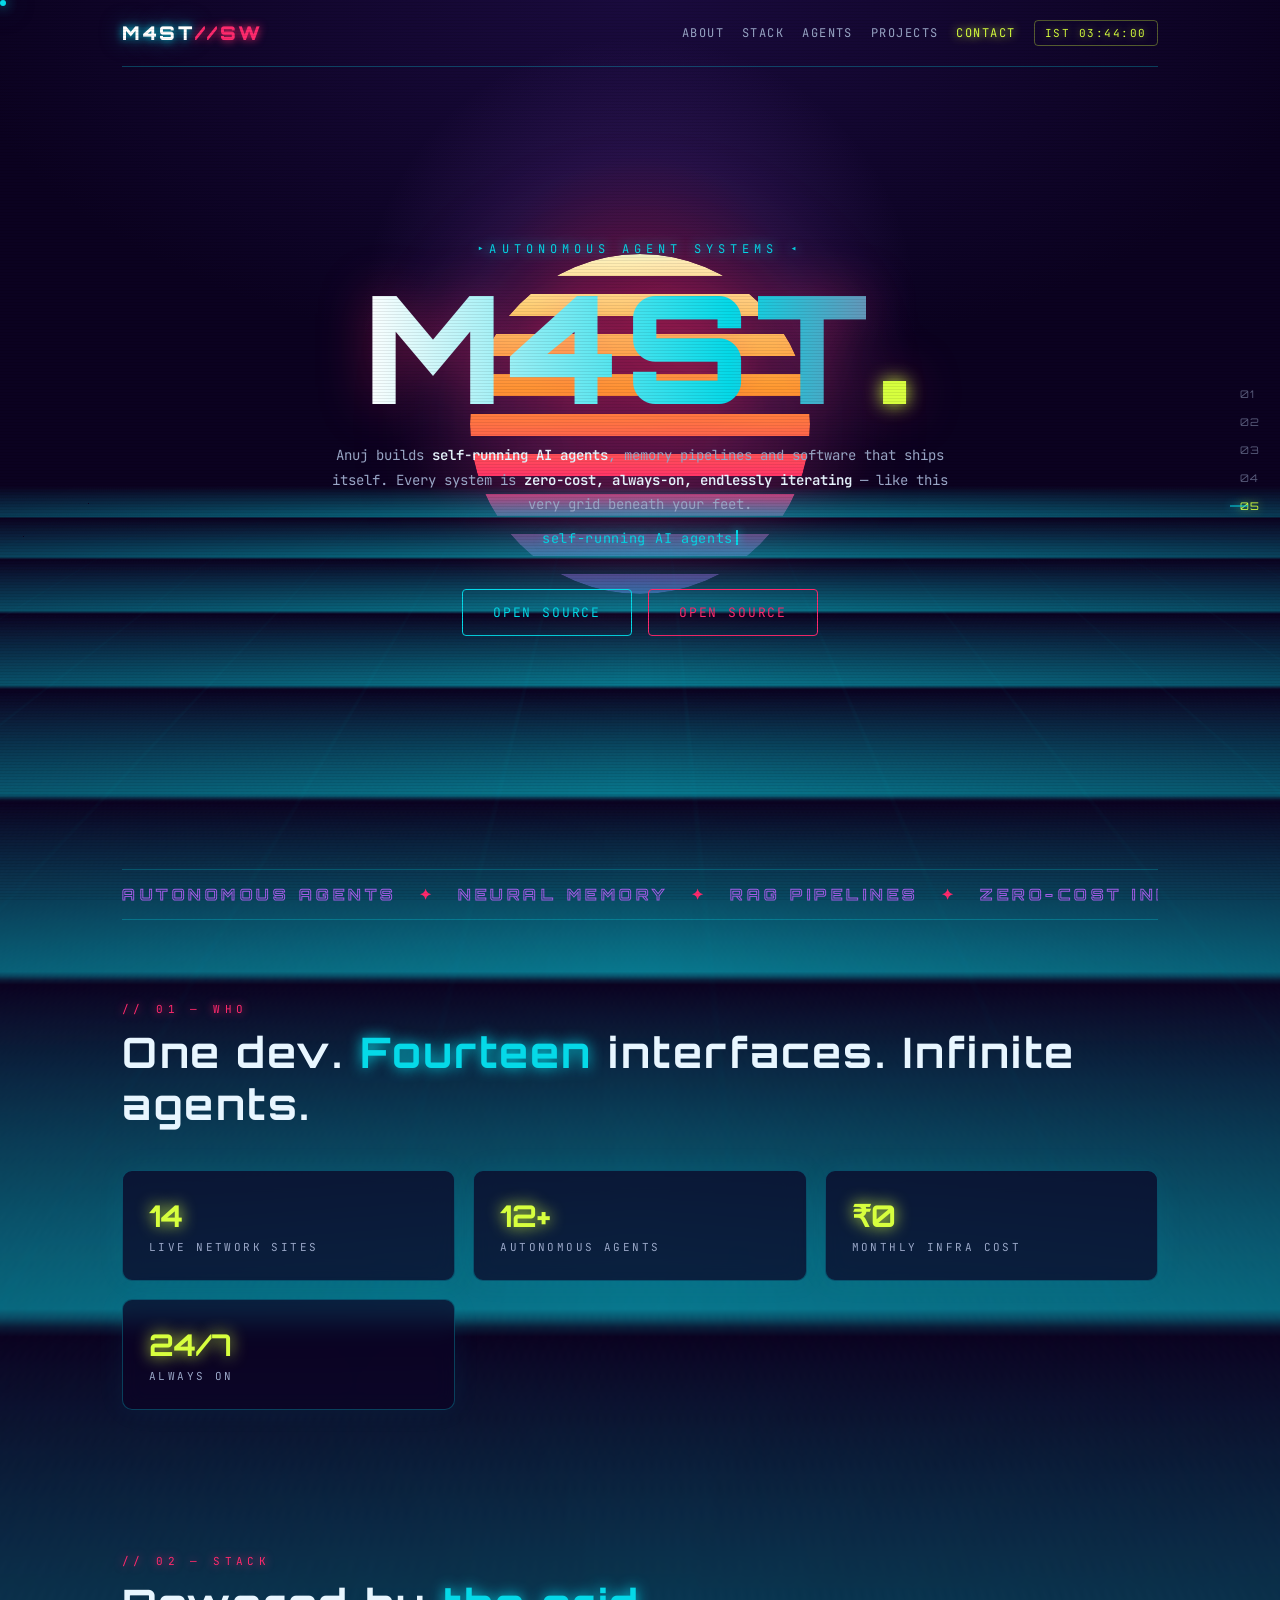
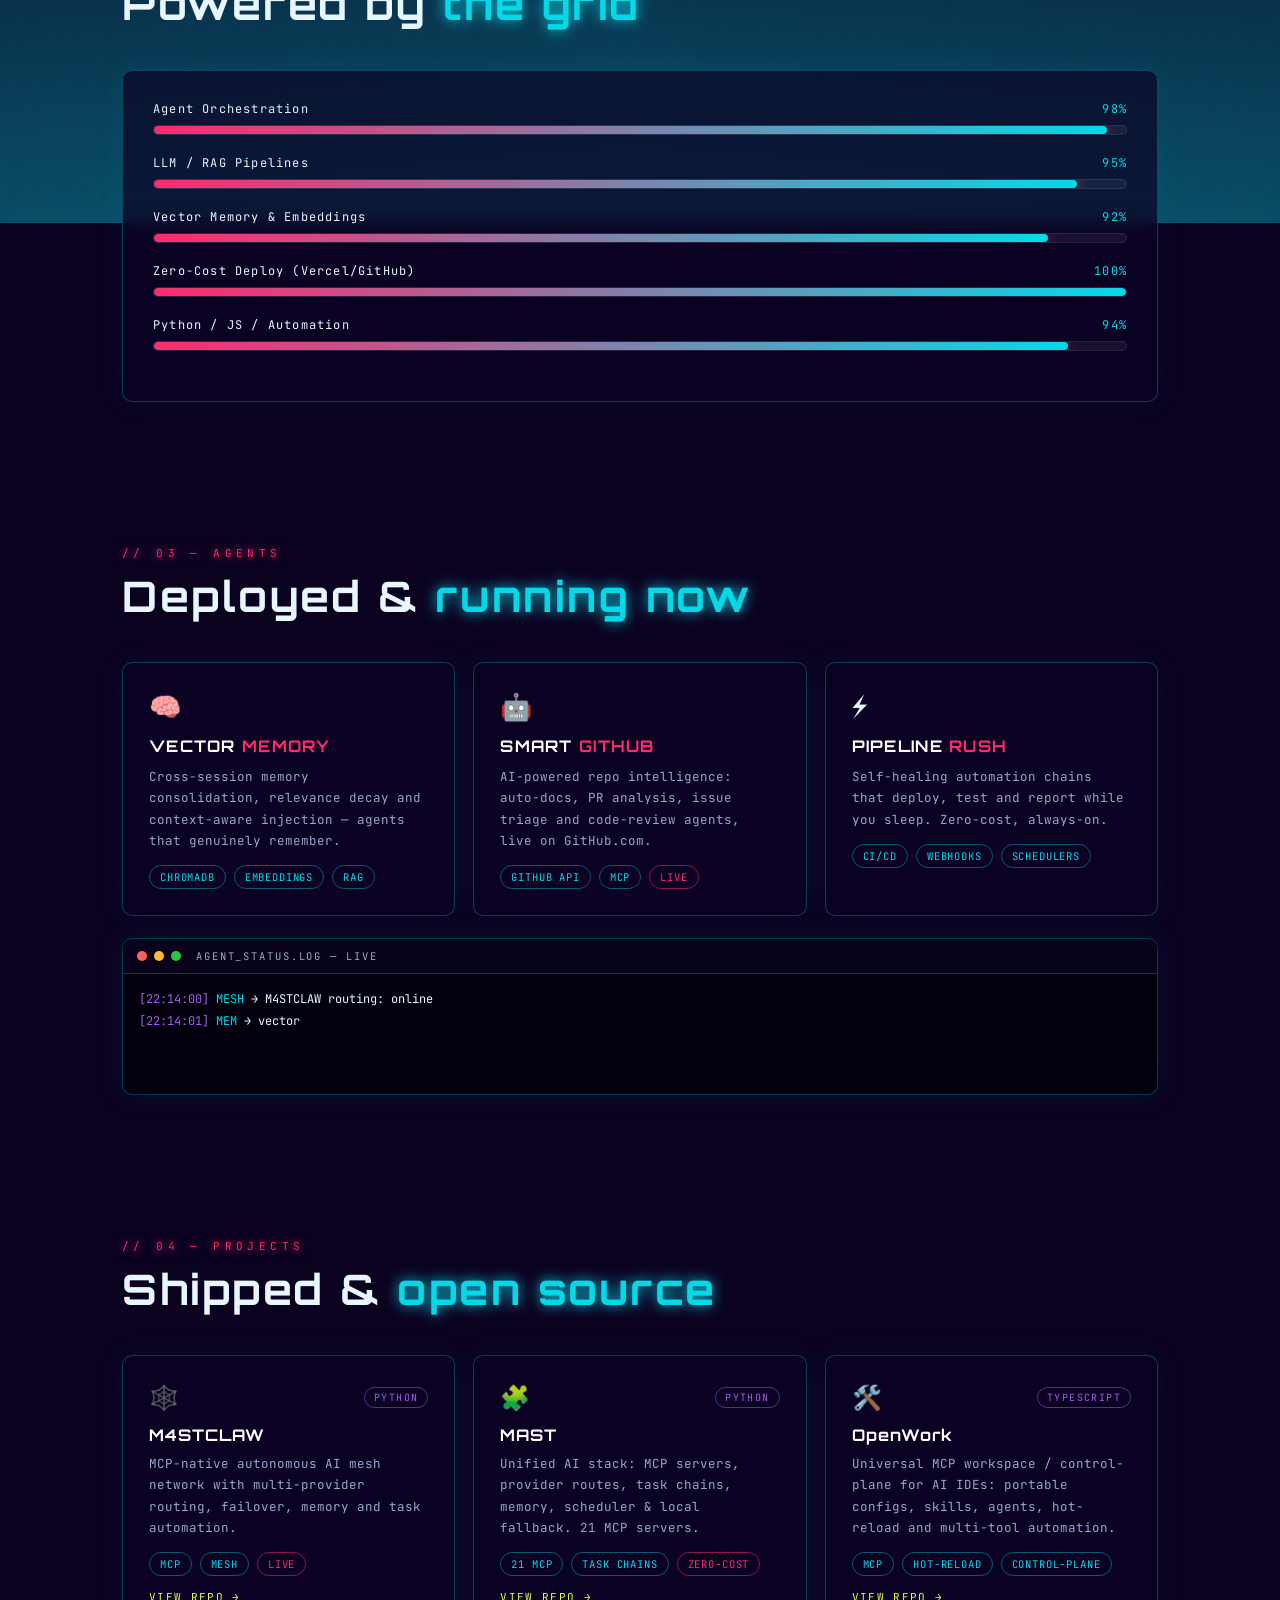
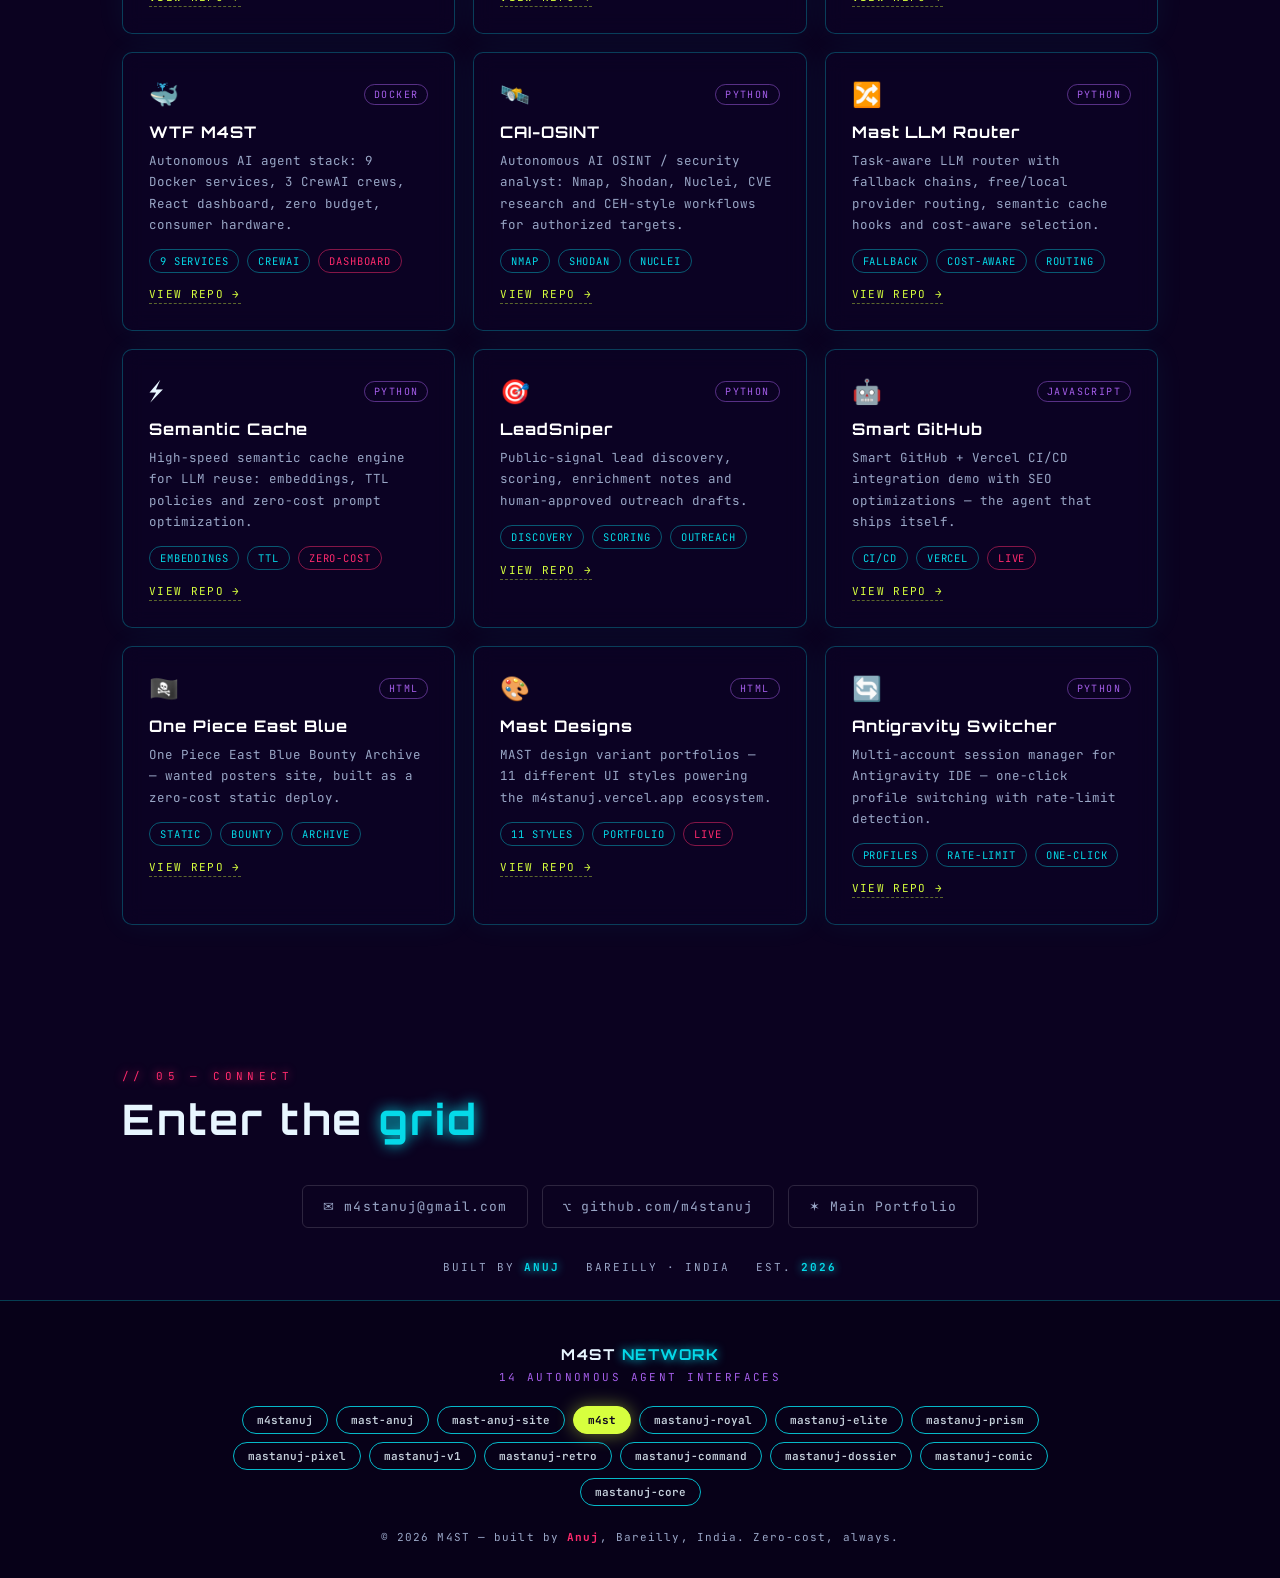
==== commit 3cafcee2: "fix: replace special characters with pure HTML entities and unicode escapes" ====
--- a/index.html
+++ b/index.html
@@ -1,1129 +1,1129 @@
-<!DOCTYPE html>-
-<html lang="en">-
-<head>-
-<meta charset="UTF-8">-
-<meta name="viewport" content="width=device-width, initial-scale=1.0">-
-<title>M4ST // SYNTHWAVE — Anuj | Autonomous Agent Systems</title>-
-<meta name="description" content="M4ST // SYNTHWAVE — Anuj builds autonomous agent systems, AI pipelines and self-running software. 14 live interfaces, 12+ agents, zero-cost infra. Ride the neon grid.">-
-<meta name="theme-color" content="#0b0220">-
-<meta name="robots" content="index, follow">-
-<link rel="canonical" href="https://m4st.vercel.app/">-
-<meta property="og:type" content="website">-
-<meta property="og:url" content="https://m4st.vercel.app/">-
-<meta property="og:title" content="M4ST // SYNTHWAVE — Anuj | Autonomous Agent Systems">-
-<meta property="og:description" content="Anuj builds autonomous agent systems. 14 live interfaces, 12+ agents, zero-cost infra. Ride the neon grid.">-
-<meta property="og:image" content="https://m4st.vercel.app/og-m4st.png">-
-<meta name="twitter:card" content="summary_large_image">-
-<meta name="twitter:title" content="M4ST // SYNTHWAVE — Anuj | Autonomous Agent Systems">-
-<meta name="twitter:description" content="Anuj builds autonomous agent systems. Ride the neon grid.">-
-<meta name="twitter:image" content="https://m4st.vercel.app/og-m4st.png">-
-<script type="application/ld+json">-
-{"@context":"https://schema.org","@type":"Person","name":"Anuj","url":"https://m4st.vercel.app/","jobTitle":"Autonomous Agent Systems Engineer","address":{"@type":"PostalAddress","addressLocality":"Bareilly","addressCountry":"IN"},"sameAs":["https://github.com/m4stanuj","https://m4stanuj.vercel.app/"]}-
-</script>-
-<link rel="preconnect" href="https://fonts.googleapis.com">-
-<link rel="preconnect" href="https://fonts.gstatic.com" crossorigin>-
-<link href="https://fonts.googleapis.com/css2?family=Orbitron:wght@500;700;900&family=JetBrains+Mono:wght@400;600&display=swap" rel="stylesheet">-
-<style>-
-:root{-
-  --pink:#ff2a6d; --cyan:#05d9e8; --purple:#a55eea; --lime:#d7ff3e;-
-  --bg:#0b0220; --panel:rgba(12,4,36,.72); --line:rgba(5,217,232,.28);-
-  --text:#e8f6ff; --muted:#9aa7c7;-
-}-
-*{margin:0;padding:0;box-sizing:border-box}-
-html{scroll-behavior:smooth}-
-body{background:var(--bg);color:var(--text);font-family:'JetBrains Mono',monospace;overflow-x:hidden}-
-::selection{background:var(--pink);color:#fff}-
--
-/* ---------- CRT SCANLINE ---------- */-
-body::after{content:"";position:fixed;inset:0;z-index:98;pointer-events:none;opacity:.5;-
-  background:repeating-linear-gradient(0deg,rgba(0,0,0,.16) 0 1px,transparent 1px 3px)}-
--
-/* ---------- STARFIELD ---------- */-
-#stars{position:fixed;inset:0;z-index:0;pointer-events:none}-
--
-/* ---------- SYNTHWAVE SUNSET ---------- */-
-.sky{position:fixed;inset:0;z-index:0;background:-
-  radial-gradient(120% 90% at 50% 0%, #1a0b3e 0%, #0b0220 45%);-
-  overflow:hidden;pointer-events:none}-
-.sunwrap{position:absolute;left:50%;bottom:34%;transform:translateX(-50%);width:340px;height:340px;filter:drop-shadow(0 0 60px rgba(255,42,109,.45))}-
-.sun{position:absolute;inset:0;border-radius:50%;-
-  background:-
-    linear-gradient(180deg,#fff4c2 0%,#ffd76a 18%,#ff9e2c 40%,#ff2a6d 68%,#a55eea 100%);-
-  -webkit-mask:repeating-linear-gradient(180deg,#000 0 22px,transparent 22px 40px);-
-          mask:repeating-linear-gradient(180deg,#000 0 22px,transparent 22px 40px);-
-  animation:sunPulse 6s ease-in-out infinite}-
-@keyframes sunPulse{0%,100%{transform:scale(1);filter:brightness(1)}50%{transform:scale(1.025);filter:brightness(1.15)}}-
-.sunglow{position:absolute;left:50%;bottom:34%;transform:translateX(-50%);width:560px;height:560px;border-radius:50%;-
-  background:radial-gradient(circle,rgba(255,42,109,.28) 0%,rgba(165,94,234,.12) 40%,transparent 70%);-
-  animation:glowPulse 4s ease-in-out infinite}-
-@keyframes glowPulse{0%,100%{opacity:.7}50%{opacity:1}}-
--
-/* ---------- GRID FLOOR ---------- */-
-.floor{position:fixed;left:-50%;right:-50%;bottom:0;height:46vh;z-index:0;-
-  background:linear-gradient(180deg,transparent 0%,rgba(11,2,32,.4) 12%,rgba(11,2,32,.9) 100%);-
-  transform:perspective(420px) rotateX(58deg);transform-origin:50% 0;overflow:hidden;pointer-events:none}-
-.floor::before{content:"";position:absolute;inset:0;-
-  background:-
-    linear-gradient(180deg,transparent 0%,rgba(5,217,232,.55) 96%,transparent 100%);-
-  background-size:100% 54px;-
-  -webkit-mask:linear-gradient(90deg,transparent 6%,#000 50%,transparent 94%);-
-          mask:linear-gradient(90deg,transparent 6%,#000 50%,transparent 94%);-
-  animation:gridScroll 1.1s linear infinite}-
-@keyframes gridScroll{from{background-position:0 0}to{background-position:0 54px}}-
-.floor::after{content:"";position:absolute;inset:0;-
-  background:linear-gradient(90deg,transparent 49.4%,rgba(5,217,232,.75) 50%,transparent 50.6%);-
-  background-size:90px 100%;opacity:.5;-
-  -webkit-mask:linear-gradient(180deg,transparent 0%,#000 55%,transparent 100%);-
-          mask:linear-gradient(180deg,transparent 0%,#000 55%,transparent 100%)}-
--
-/* ---------- LAYOUT ---------- */-
-.shell{position:relative;z-index:2;max-width:1080px;margin:0 auto;padding:0 22px}-
--
-/* ---------- HEADER ---------- */-
-.hdr{display:flex;justify-content:space-between;align-items:center;padding:20px 0;border-bottom:1px solid var(--line)}-
-.logo{font-family:'Orbitron',sans-serif;font-weight:900;font-size:19px;letter-spacing:.14em;-
-  color:#fff;text-shadow:0 0 8px var(--cyan),0 0 22px rgba(5,217,232,.5)}-
-.logo span{color:var(--pink);text-shadow:0 0 8px var(--pink)}-
-.hnav{display:flex;gap:18px;flex-wrap:wrap;align-items:center}-
-.hnav a{color:var(--muted);text-decoration:none;font-size:12px;letter-spacing:.12em;text-transform:uppercase;transition:.2s}-
-.hnav a:hover{color:var(--cyan);text-shadow:0 0 10px var(--cyan)}-
-.clock{font-size:11px;color:var(--lime);letter-spacing:.14em;border:1px solid rgba(215,255,62,.35);padding:5px 10px;border-radius:4px;text-shadow:0 0 8px rgba(215,255,62,.5)}-
--
-/* ---------- HERO ---------- */-
-.hero{min-height:88vh;display:flex;flex-direction:column;justify-content:center;align-items:center;text-align:center;padding:70px 0 120px}-
-.kick{font-size:12px;letter-spacing:.42em;text-transform:uppercase;color:var(--cyan);text-shadow:0 0 12px var(--cyan);margin-bottom:18px}-
-.kick::before{content:"▸ "}.kick::after{content:" ◂"}-
-.hero h1{font-family:'Orbitron',sans-serif;font-weight:900;font-size:clamp(58px,13vw,150px);line-height:.95;letter-spacing:.04em;-
-  background:linear-gradient(90deg,#fff 0%,var(--cyan) 30%,var(--pink) 60%,#fff 100%);background-size:220% auto;-
-  -webkit-background-clip:text;background-clip:text;color:transparent;-
-  animation:shine 6s linear infinite;filter:drop-shadow(0 0 26px rgba(255,42,109,.35))}-
-@keyframes shine{to{background-position:220% center}}-
-.hero h1 .g{color:var(--lime);-webkit-text-fill-color:var(--lime);text-shadow:0 0 18px var(--lime)}-
-.sub{max-width:620px;margin:26px auto 0;color:var(--muted);font-size:14px;line-height:1.75}-
-.sub b{color:var(--text);font-weight:600}-
-.cta{display:flex;gap:16px;margin-top:38px;flex-wrap:wrap;justify-content:center}-
-.btn{font-family:'JetBrains Mono',monospace;font-size:13px;letter-spacing:.14em;text-transform:uppercase;text-decoration:none;-
-  padding:14px 30px;border:1px solid var(--cyan);color:var(--cyan);border-radius:4px;position:relative;overflow:hidden;transition:.25s}-
-.btn:hover{box-shadow:0 0 24px rgba(5,217,232,.5);text-shadow:0 0 8px var(--cyan);transform:translateY(-2px)}-
-.btn.pink{border-color:var(--pink);color:var(--pink)}-
-.btn.pink:hover{box-shadow:0 0 24px rgba(255,42,109,.5);text-shadow:0 0 8px var(--pink)}-
-.meta{position:absolute;bottom:26px;left:50%;transform:translateX(-50%);display:flex;gap:26px;font-size:11px;color:var(--muted);letter-spacing:.18em;text-transform:uppercase}-
-.meta b{color:var(--cyan);text-shadow:0 0 8px var(--cyan)}-
--
-/* ---------- SECTIONS ---------- */-
-section{padding:72px 0}-
-.sec-tag{font-size:11px;letter-spacing:.4em;text-transform:uppercase;color:var(--pink);text-shadow:0 0 10px var(--pink);margin-bottom:10px}-
-h2.sec{font-family:'Orbitron',sans-serif;font-weight:700;font-size:clamp(26px,4.6vw,42px);letter-spacing:.06em;margin-bottom:40px}-
-h2.sec em{font-style:normal;color:var(--cyan);text-shadow:0 0 14px var(--cyan)}-
-.card{background:var(--panel);border:1px solid var(--line);border-radius:10px;padding:26px;backdrop-filter:blur(10px);box-shadow:0 0 30px rgba(5,217,232,.06);transition:.3s}-
-.card:hover{border-color:var(--pink);box-shadow:0 0 34px rgba(255,42,109,.14);transform:translateY(-3px)}-
--
-/* about */-
-.about-grid{display:grid;grid-template-columns:repeat(auto-fit,minmax(280px,1fr));gap:18px}-
-.stat{font-family:'Orbitron',sans-serif;font-weight:700;font-size:30px;color:var(--lime);text-shadow:0 0 16px var(--lime)}-
-.stat-lbl{font-size:11px;letter-spacing:.22em;text-transform:uppercase;color:var(--muted);margin-top:6px}-
--
-/* skills */-
-.skill{margin-bottom:20px}-
-.skill-top{display:flex;justify-content:space-between;font-size:12px;letter-spacing:.1em;margin-bottom:8px}-
-.skill-top span:first-child{color:var(--text)}.skill-top span:last-child{color:var(--cyan)}-
-.bar{height:10px;background:rgba(255,255,255,.06);border-radius:5px;overflow:hidden;border:1px solid rgba(255,255,255,.08)}-
-.bar i{display:block;height:100%;border-radius:5px;background:linear-gradient(90deg,var(--pink),var(--cyan));-
-  box-shadow:0 0 14px rgba(255,42,109,.6);width:0;transition:width 1.2s cubic-bezier(.2,.8,.2,1)}-
--
-/* agents */-
-.grid3{display:grid;grid-template-columns:repeat(auto-fit,minmax(260px,1fr));gap:18px}-
-.ag .ic{font-size:26px;margin-bottom:12px}-
-.ag h3{font-family:'Orbitron',sans-serif;font-size:16px;letter-spacing:.08em;margin-bottom:10px;color:#fff}-
-.ag h3 i{font-style:normal;color:var(--pink)}-
-.ag p{font-size:12.5px;color:var(--muted);line-height:1.7}-
-.chips{display:flex;flex-wrap:wrap;gap:8px;margin-top:14px}-
-.chip{font-size:10.5px;letter-spacing:.08em;text-transform:uppercase;padding:4px 10px;border:1px solid rgba(5,217,232,.4);color:var(--cyan);border-radius:100px}-
-.chip.hot{border-color:rgba(255,42,109,.5);color:var(--pink)}-
--
-/* projects */-
-.gridp{display:grid;grid-template-columns:repeat(auto-fit,minmax(300px,1fr));gap:18px}-
-.proj .ptop{display:flex;justify-content:space-between;align-items:center;margin-bottom:12px}-
-.proj .ic{font-size:24px}-
-.lang{font-size:10px;letter-spacing:.14em;text-transform:uppercase;padding:3px 9px;border-radius:100px;border:1px solid rgba(165,94,234,.5);color:var(--purple)}-
-.proj h3{font-family:'Orbitron',sans-serif;font-size:16px;letter-spacing:.06em;margin-bottom:8px}-
-.proj h3 a{color:#fff;text-decoration:none;transition:.2s}-
-.proj h3 a:hover{color:var(--cyan);text-shadow:0 0 12px var(--cyan)}-
-.proj p{font-size:12.5px;color:var(--muted);line-height:1.7}-
-.proj .go{display:inline-block;margin-top:14px;font-size:11px;letter-spacing:.12em;text-transform:uppercase;color:var(--lime);text-decoration:none;border-bottom:1px dashed rgba(215,255,62,.4);padding-bottom:2px;transition:.2s}-
-.proj .go:hover{text-shadow:0 0 10px var(--lime);border-color:var(--lime)}-
--
--
-/* marquee */-
-.marquee{overflow:hidden;border-top:1px solid var(--line);border-bottom:1px solid var(--line);padding:14px 0;margin:10px 0}-
-.mq{display:inline-block;white-space:nowrap;font-family:'Orbitron',sans-serif;font-weight:700;letter-spacing:.3em;font-size:15px;-
-  color:transparent;-webkit-text-stroke:1px var(--purple);animation:mq 26s linear infinite}-
-.mq span{color:var(--pink);-webkit-text-stroke:0;margin:0 22px}-
-@keyframes mq{from{transform:translateX(0)}to{transform:translateX(-50%)}}-
--
-/* contact */-
-.contact{display:flex;gap:14px;flex-wrap:wrap;justify-content:center}-
-.contact a{color:var(--muted);text-decoration:none;font-size:13px;letter-spacing:.08em;border:1px solid rgba(255,255,255,.14);padding:12px 20px;border-radius:6px;transition:.25s}-
-.contact a:hover{color:var(--lime);border-color:var(--lime);box-shadow:0 0 18px rgba(215,255,62,.25)}-
--
-/* ---------- FOOTER ---------- */-
-footer{position:relative;z-index:2;border-top:1px solid var(--line);padding:44px 22px 34px;text-align:center;background:rgba(8,2,24,.85);backdrop-filter:blur(8px)}-
-.fnet{font-family:'Orbitron',sans-serif;font-weight:700;font-size:15px;letter-spacing:.1em;margin-bottom:6px}-
-.fnet span{color:var(--cyan);text-shadow:0 0 10px var(--cyan)}-
-.fcount{font-size:11px;color:var(--purple);letter-spacing:.22em;text-transform:uppercase;margin-bottom:22px}-
-nav.links{display:flex;flex-wrap:wrap;justify-content:center;gap:8px;max-width:860px;margin:0 auto 24px}-
-nav.links a{color:var(--text);text-decoration:none;border:1.5px solid var(--cyan);padding:6px 14px;border-radius:100px;font-size:11px;font-weight:600;transition:all .18s;opacity:.85}-
-nav.links a:hover{opacity:1;box-shadow:0 0 14px rgba(5,217,232,.5);transform:translateY(-1px)}-
-nav.links a.me{color:#0b0220;background:var(--lime);border-color:var(--lime);font-weight:700;opacity:1;box-shadow:0 0 18px rgba(215,255,62,.45)}-
-.fcopy{font-size:11px;color:var(--muted);letter-spacing:.1em}-
-.fcopy b{color:var(--pink)}-
--
-/* ---------- CURSOR TRAIL ---------- */-
-#trail{position:fixed;top:0;left:0;width:6px;height:6px;border-radius:50%;background:var(--cyan);-
-  box-shadow:0 0 12px var(--cyan),0 0 30px rgba(5,217,232,.5);pointer-events:none;z-index:99;transition:transform .12s}-
-#trail.big{transform:scale(3);background:var(--pink);box-shadow:0 0 16px var(--pink)}-
--
-/* reveal */-
-.rv{opacity:0;transform:translateY(26px);transition:opacity .7s ease,transform .7s ease}-
-.rv.in{opacity:1;transform:none}-
--
-/* ---------- SCROLLBAR ---------- */-
-::-webkit-scrollbar{width:10px}-
-::-webkit-scrollbar-track{background:#070116}-
-::-webkit-scrollbar-thumb{background:linear-gradient(180deg,var(--pink),var(--cyan));border-radius:5px;box-shadow:0 0 10px rgba(255,42,109,.5)}-
-::-webkit-scrollbar-thumb:hover{background:linear-gradient(180deg,var(--cyan),var(--pink))}-
--
-/* ---------- SCROLL PROGRESS ---------- */-
-#progress{position:fixed;top:0;left:0;height:3px;width:0;z-index:120;background:linear-gradient(90deg,var(--cyan),var(--pink),var(--lime));box-shadow:0 0 12px rgba(5,217,232,.8)}-
--
-/* ---------- BACK TO TOP ---------- */-
-#totop{position:fixed;right:22px;bottom:22px;width:44px;height:44px;z-index:110;display:flex;align-items:center;justify-content:center;border:1px solid var(--cyan);color:var(--cyan);background:rgba(8,2,24,.85);border-radius:50%;font-size:15px;text-decoration:none;opacity:0;transform:translateY(14px);pointer-events:none;transition:.3s;backdrop-filter:blur(6px)}-
-#totop.show{opacity:1;transform:none;pointer-events:auto}-
-#totop:hover{box-shadow:0 0 20px rgba(5,217,232,.6);text-shadow:0 0 10px var(--cyan)}-
--
-/* ---------- SIDE RAIL ---------- */-
-#rail{position:fixed;right:20px;top:50%;transform:translateY(-50%);z-index:100;display:flex;flex-direction:column;gap:14px}-
-#rail a{color:var(--muted);text-decoration:none;font-size:10.5px;letter-spacing:.1em;font-family:'Orbitron',sans-serif;position:relative;transition:.2s;opacity:.55}-
-#rail a::before{content:"";position:absolute;left:-10px;top:50%;transform:translateY(-50%);width:18px;height:1px;background:var(--cyan);opacity:0;transition:.2s}-
-#rail a.on{color:var(--lime);opacity:1;text-shadow:0 0 10px rgba(215,255,62,.6)}-
-#rail a.on::before{opacity:1;box-shadow:0 0 8px var(--cyan)}-
--
-/* ---------- BOOT SCREEN ---------- */-
-#boot{position:fixed;inset:0;z-index:200;background:#070116;display:flex;align-items:center;justify-content:center;transition:opacity .5s ease}-
-#boot.off{opacity:0;pointer-events:none}-
-.boot-inner{text-align:center;width:300px}-
-.boot-logo{font-family:'Orbitron',sans-serif;font-weight:900;font-size:34px;letter-spacing:.16em;color:#fff;text-shadow:0 0 14px var(--cyan),0 0 40px rgba(5,217,232,.5);margin-bottom:26px}-
-.boot-logo span{color:var(--pink);text-shadow:0 0 14px var(--pink)}-
-.boot-bar{height:5px;border-radius:3px;background:rgba(255,255,255,.07);border:1px solid rgba(5,217,232,.3);overflow:hidden}-
-.boot-bar i{display:block;height:100%;width:0;background:linear-gradient(90deg,var(--cyan),var(--pink));box-shadow:0 0 12px rgba(5,217,232,.8)}-
-.boot-txt{margin-top:14px;font-size:10.5px;letter-spacing:.3em;text-transform:uppercase;color:var(--muted)}-
--
-/* ---------- TYPING ---------- */-
-.typed-line{margin-top:12px;min-height:22px;font-size:13.5px;color:var(--cyan);letter-spacing:.05em;text-shadow:0 0 10px rgba(5,217,232,.5)}-
-.caret{display:inline-block;width:2px;height:15px;background:var(--cyan);margin-left:3px;vertical-align:-2px;animation:blink 1s steps(1) infinite;box-shadow:0 0 8px var(--cyan)}-
-@keyframes blink{50%{opacity:0}}-
--
-/* ---------- TERMINAL ---------- */-
-.term{margin-top:22px;border:1px solid var(--line);border-radius:10px;background:rgba(3,1,12,.85);backdrop-filter:blur(8px);overflow:hidden;box-shadow:0 0 30px rgba(5,217,232,.08)}-
-.term-head{display:flex;align-items:center;gap:7px;padding:10px 14px;border-bottom:1px solid var(--line);background:rgba(12,4,36,.6)}-
-.tdot{width:10px;height:10px;border-radius:50%}-
-.tdot.r{background:#ff5f57}.tdot.y{background:#febc2e}.tdot.g{background:#28c840}-
-.term-title{margin-left:8px;font-size:10.5px;letter-spacing:.18em;text-transform:uppercase;color:var(--muted)}-
-.term-body{padding:14px 16px;font-size:12px;line-height:1.85;min-height:120px}-
-.term-body p{white-space:pre-wrap}-
-.tk{color:var(--purple)}-
-.tc{color:var(--cyan)}-
-.term-body .ok{color:var(--lime)}-
--
-/* active nav */-
-.hnav a.on{color:var(--lime);text-shadow:0 0 10px var(--lime)}-
--
-@media(max-width:640px){-
-  .hdr{flex-direction:column;gap:12px}-
-  .meta{position:static;transform:none;margin-top:18px;justify-content:center}-
-  #rail{display:none}-
-  #totop{right:14px;bottom:14px}-
-}-
-</style>-
-</head>-
-<body>-
-<div id="boot"><div class="boot-inner">-
-  <div class="boot-logo">M4ST<span>//SW</span></div>-
-  <div class="boot-bar"><i></i></div>-
-  <div class="boot-txt" id="bootTxt">BOOTING GRID</div>-
-</div></div>-
-<div id="progress"></div>-
-<canvas id="stars"></canvas>-
-<div class="sky"><div class="sunglow"></div><div class="sunwrap"><div class="sun"></div></div></div>-
-<div class="floor"></div>-
-<nav id="rail" aria-label="Sections">-
-  <a href="#about">01</a><a href="#stack">02</a><a href="#agents">03</a><a href="#projects">04</a><a href="#contact">05</a>-
-</nav>-
--
-<div class="shell">-
-  <header class="hdr rv">-
-    <div class="logo">M4ST<span>//SW</span></div>-
-    <nav class="hnav">-
-      <a href="#about">About</a><a href="#stack">Stack</a><a href="#agents">Agents</a><a href="#projects">Projects</a><a href="#contact">Contact</a>-
-      <span class="clock" id="clock">IST --:--:--</span>-
-    </nav>-
-  </header>-
--
-  <section class="hero">-
-    <p class="kick">Autonomous Agent Systems</p>-
-    <h1>M4ST<span class="g">.</span></h1>-
-    <p class="sub">Anuj builds <b>self-running AI agents</b>, memory pipelines and software that ships itself.-
-    Every system is <b>zero-cost, always-on, endlessly iterating</b> — like this very grid beneath your feet.</p>-
-    <p class="typed-line"><span id="typed"></span><span class="caret"></span></p>-
-    <div class="cta">-
-      <a class="btn" href="#projects">Open Source</a>-
-      <a class="btn pink" href="#projects">Open Source</a>-
-    </div>-
-    <div class="meta">-
-      <span>Built by <b>Anuj</b></span><span>Bareilly · India</span><span>Est. <b>2026</b></span>-
-    </div>-
-  </section>-
--
-  <div class="marquee">-
-    <div class="mq">AUTONOMOUS AGENTS<span>✦</span>NEURAL MEMORY<span>✦</span>RAG PIPELINES<span>✦</span>ZERO-COST INFRA<span>✦</span>ALWAYS-ON SYSTEMS<span>✦</span>REAL-TIME EVOLUTION<span>✦</span></div>-
-  </div>-
--
-  <section id="about">-
-    <p class="sec-tag">// 01 — WHO</p>-
-    <h2 class="sec">One dev. <em>Fourteen</em> interfaces. Infinite agents.</h2>-
-    <div class="about-grid">-
-      <div class="card rv"><div class="stat" data-count="14">0</div><div class="stat-lbl">Live Network Sites</div></div>-
-      <div class="card rv"><div class="stat" data-count="12" data-suf="+">0</div><div class="stat-lbl">Autonomous Agents</div></div>-
-      <div class="card rv"><div class="stat" data-count="0" data-pre="₹">₹0</div><div class="stat-lbl">Monthly Infra Cost</div></div>-
-      <div class="card rv"><div class="stat" data-count="24" data-suf="/7">0</div><div class="stat-lbl">Always On</div></div>-
-    </div>-
-  </section>-
--
-  <section id="stack">-
-    <p class="sec-tag">// 02 — STACK</p>-
-    <h2 class="sec">Powered by <em>the grid</em></h2>-
-    <div class="card rv" style="padding:30px">-
-      <div class="skill"><div class="skill-top"><span>Agent Orchestration</span><span>98%</span></div><div class="bar"><i data-w="98%"></i></div></div>-
-      <div class="skill"><div class="skill-top"><span>LLM / RAG Pipelines</span><span>95%</span></div><div class="bar"><i data-w="95%"></i></div></div>-
-      <div class="skill"><div class="skill-top"><span>Vector Memory &amp; Embeddings</span><span>92%</span></div><div class="bar"><i data-w="92%"></i></div></div>-
-      <div class="skill"><div class="skill-top"><span>Zero-Cost Deploy (Vercel/GitHub)</span><span>100%</span></div><div class="bar"><i data-w="100%"></i></div></div>-
-      <div class="skill"><div class="skill-top"><span>Python / JS / Automation</span><span>94%</span></div><div class="bar"><i data-w="94%"></i></div></div>-
-    </div>-
-  </section>-
--
-  <section id="agents">-
-    <p class="sec-tag">// 03 — AGENTS</p>-
-    <h2 class="sec">Deployed &amp; <em>running now</em></h2>-
-    <div class="grid3">-
-      <div class="card ag rv"><div class="ic">🧠</div><h3>VECTOR <i>MEMORY</i></h3>-
-        <p>Cross-session memory consolidation, relevance decay and context-aware injection — agents that genuinely remember.</p>-
-        <div class="chips"><span class="chip">ChromaDB</span><span class="chip">Embeddings</span><span class="chip">RAG</span></div></div>-
-      <div class="card ag rv"><div class="ic">🤖</div><h3>SMART <i>GITHUB</i></h3>-
-        <p>AI-powered repo intelligence: auto-docs, PR analysis, issue triage and code-review agents, live on GitHub.com.</p>-
-        <div class="chips"><span class="chip">GitHub API</span><span class="chip">MCP</span><span class="chip hot">Live</span></div></div>-
-      <div class="card ag rv"><div class="ic">⚡</div><h3>PIPELINE <i>RUSH</i></h3>-
-        <p>Self-healing automation chains that deploy, test and report while you sleep. Zero-cost, always-on.</p>-
-        <div class="chips"><span class="chip">CI/CD</span><span class="chip">Webhooks</span><span class="chip">Schedulers</span></div></div>-
-    </div>-
-    <div class="term rv">-
-      <div class="term-head"><span class="tdot r"></span><span class="tdot y"></span><span class="tdot g"></span><span class="term-title">agent_status.log — live</span></div>-
-      <div class="term-body" id="termBody"></div>-
-    </div>-
-  </section>-
--
-  <section id="projects">-
-    <p class="sec-tag">// 04 — PROJECTS</p>-
-    <h2 class="sec">Shipped &amp; <em>open source</em></h2>-
-    <div class="gridp">-
-      <div class="card proj rv"><div class="ptop"><span class="ic">🕸️</span><span class="lang">Python</span></div>-
-        <h3><a href="https://github.com/m4stanuj/M4STCLAW" target="_blank" rel="noopener">M4STCLAW</a></h3>-
-        <p>MCP-native autonomous AI mesh network with multi-provider routing, failover, memory and task automation.</p>-
-        <div class="chips"><span class="chip">MCP</span><span class="chip">Mesh</span><span class="chip hot">Live</span></div>-
-        <a class="go" href="https://github.com/m4stanuj/M4STCLAW" target="_blank" rel="noopener">View repo →</a></div>-
--
-      <div class="card proj rv"><div class="ptop"><span class="ic">🧩</span><span class="lang">Python</span></div>-
-        <h3><a href="https://github.com/m4stanuj/MAST" target="_blank" rel="noopener">MAST</a></h3>-
-        <p>Unified AI stack: MCP servers, provider routes, task chains, memory, scheduler &amp; local fallback. 21 MCP servers.</p>-
-        <div class="chips"><span class="chip">21 MCP</span><span class="chip">Task Chains</span><span class="chip hot">Zero-cost</span></div>-
-        <a class="go" href="https://github.com/m4stanuj/MAST" target="_blank" rel="noopener">View repo →</a></div>-
--
-      <div class="card proj rv"><div class="ptop"><span class="ic">🛠️</span><span class="lang">TypeScript</span></div>-
-        <h3><a href="https://github.com/m4stanuj/openwork" target="_blank" rel="noopener">OpenWork</a></h3>-
-        <p>Universal MCP workspace / control-plane for AI IDEs: portable configs, skills, agents, hot-reload and multi-tool automation.</p>-
-        <div class="chips"><span class="chip">MCP</span><span class="chip">Hot-reload</span><span class="chip">Control-plane</span></div>-
-        <a class="go" href="https://github.com/m4stanuj/openwork" target="_blank" rel="noopener">View repo →</a></div>-
--
-      <div class="card proj rv"><div class="ptop"><span class="ic">🐳</span><span class="lang">Docker</span></div>-
-        <h3><a href="https://github.com/m4stanuj/wtf-m4st" target="_blank" rel="noopener">WTF M4ST</a></h3>-
-        <p>Autonomous AI agent stack: 9 Docker services, 3 CrewAI crews, React dashboard, zero budget, consumer hardware.</p>-
-        <div class="chips"><span class="chip">9 Services</span><span class="chip">CrewAI</span><span class="chip hot">Dashboard</span></div>-
-        <a class="go" href="https://github.com/m4stanuj/wtf-m4st" target="_blank" rel="noopener">View repo →</a></div>-
--
-      <div class="card proj rv"><div class="ptop"><span class="ic">🛰️</span><span class="lang">Python</span></div>-
-        <h3><a href="https://github.com/m4stanuj/cai-osint" target="_blank" rel="noopener">CAI-OSINT</a></h3>-
-        <p>Autonomous AI OSINT / security analyst: Nmap, Shodan, Nuclei, CVE research and CEH-style workflows for authorized targets.</p>-
-        <div class="chips"><span class="chip">Nmap</span><span class="chip">Shodan</span><span class="chip">Nuclei</span></div>-
-        <a class="go" href="https://github.com/m4stanuj/cai-osint" target="_blank" rel="noopener">View repo →</a></div>-
--
-      <div class="card proj rv"><div class="ptop"><span class="ic">🔀</span><span class="lang">Python</span></div>-
-        <h3><a href="https://github.com/m4stanuj/mast-llm-router" target="_blank" rel="noopener">Mast LLM Router</a></h3>-
-        <p>Task-aware LLM router with fallback chains, free/local provider routing, semantic cache hooks and cost-aware selection.</p>-
-        <div class="chips"><span class="chip">Fallback</span><span class="chip">Cost-aware</span><span class="chip">Routing</span></div>-
-        <a class="go" href="https://github.com/m4stanuj/mast-llm-router" target="_blank" rel="noopener">View repo →</a></div>-
--
-      <div class="card proj rv"><div class="ptop"><span class="ic">⚡</span><span class="lang">Python</span></div>-
-        <h3><a href="https://github.com/m4stanuj/semantic-cache-engine" target="_blank" rel="noopener">Semantic Cache</a></h3>-
-        <p>High-speed semantic cache engine for LLM reuse: embeddings, TTL policies and zero-cost prompt optimization.</p>-
-        <div class="chips"><span class="chip">Embeddings</span><span class="chip">TTL</span><span class="chip hot">Zero-cost</span></div>-
-        <a class="go" href="https://github.com/m4stanuj/semantic-cache-engine" target="_blank" rel="noopener">View repo →</a></div>-
--
-      <div class="card proj rv"><div class="ptop"><span class="ic">🎯</span><span class="lang">Python</span></div>-
-        <h3><a href="https://github.com/m4stanuj/LeadSniper" target="_blank" rel="noopener">LeadSniper</a></h3>-
-        <p>Public-signal lead discovery, scoring, enrichment notes and human-approved outreach drafts.</p>-
-        <div class="chips"><span class="chip">Discovery</span><span class="chip">Scoring</span><span class="chip">Outreach</span></div>-
-        <a class="go" href="https://github.com/m4stanuj/LeadSniper" target="_blank" rel="noopener">View repo →</a></div>-
--
-      <div class="card proj rv"><div class="ptop"><span class="ic">🤖</span><span class="lang">JavaScript</span></div>-
-        <h3><a href="https://github.com/m4stanuj/smart-github-vercel-app" target="_blank" rel="noopener">Smart GitHub</a></h3>-
-        <p>Smart GitHub + Vercel CI/CD integration demo with SEO optimizations — the agent that ships itself.</p>-
-        <div class="chips"><span class="chip">CI/CD</span><span class="chip">Vercel</span><span class="chip hot">Live</span></div>-
-        <a class="go" href="https://github.com/m4stanuj/smart-github-vercel-app" target="_blank" rel="noopener">View repo →</a></div>-
--
-      <div class="card proj rv"><div class="ptop"><span class="ic">🏴‍☠️</span><span class="lang">HTML</span></div>-
-        <h3><a href="https://github.com/m4stanuj/onepiece-eastblue" target="_blank" rel="noopener">One Piece East Blue</a></h3>-
-        <p>One Piece East Blue Bounty Archive — wanted posters site, built as a zero-cost static deploy.</p>-
-        <div class="chips"><span class="chip">Static</span><span class="chip">Bounty</span><span class="chip">Archive</span></div>-
-        <a class="go" href="https://github.com/m4stanuj/onepiece-eastblue" target="_blank" rel="noopener">View repo →</a></div>-
--
-      <div class="card proj rv"><div class="ptop"><span class="ic">🎨</span><span class="lang">HTML</span></div>-
-        <h3><a href="https://github.com/m4stanuj/mast-designs" target="_blank" rel="noopener">Mast Designs</a></h3>-
-        <p>MAST design variant portfolios — 11 different UI styles powering the m4stanuj.vercel.app ecosystem.</p>-
-        <div class="chips"><span class="chip">11 Styles</span><span class="chip">Portfolio</span><span class="chip hot">Live</span></div>-
-        <a class="go" href="https://github.com/m4stanuj/mast-designs" target="_blank" rel="noopener">View repo →</a></div>-
--
-      <div class="card proj rv"><div class="ptop"><span class="ic">🔄</span><span class="lang">Python</span></div>-
-        <h3><a href="https://github.com/m4stanuj/antigravity-account-switcher" target="_blank" rel="noopener">Antigravity Switcher</a></h3>-
-        <p>Multi-account session manager for Antigravity IDE — one-click profile switching with rate-limit detection.</p>-
-        <div class="chips"><span class="chip">Profiles</span><span class="chip">Rate-limit</span><span class="chip">One-click</span></div>-
-        <a class="go" href="https://github.com/m4stanuj/antigravity-account-switcher" target="_blank" rel="noopener">View repo →</a></div>-
-    </div>-
-  </section>-
--
--
-  <section id="contact">-
-    <p class="sec-tag">// 05 — CONNECT</p>-
-    <h2 class="sec">Enter the <em>grid</em></h2>-
-    <div class="contact">-
-      <a href="mailto:m4stanuj@gmail.com">✉ m4stanuj@gmail.com</a>-
-      <a href="https://github.com/m4stanuj" target="_blank" rel="noopener">⌥ github.com/m4stanuj</a>-
-      <a href="https://m4stanuj.vercel.app/" target="_blank" rel="noopener">✶ Main Portfolio</a>-
-    </div>-
-  </section>-
-</div>-
--
-<footer>-
-  <p class="fnet">M4ST <span>NETWORK</span></p>-
-  <p class="fcount">14 autonomous agent interfaces</p>-
-  <nav class="links" aria-label="M4ST variants">-
-    <a href="https://m4stanuj.vercel.app">m4stanuj</a>-
-    <a href="https://mast-anuj.vercel.app">mast-anuj</a>-
-    <a href="https://mast-anuj-site.vercel.app">mast-anuj-site</a>-
-    <a href="https://m4st.vercel.app" class="me">m4st</a>-
-    <a href="https://mastanuj-royal.vercel.app">mastanuj-royal</a>-
-    <a href="https://mastanuj-elite.vercel.app">mastanuj-elite</a>-
-    <a href="https://mastanuj-prism.vercel.app">mastanuj-prism</a>-
-    <a href="https://mastanuj-pixel.vercel.app">mastanuj-pixel</a>-
-    <a href="https://mastanuj-v1.vercel.app">mastanuj-v1</a>-
-    <a href="https://mastanuj-retro.vercel.app">mastanuj-retro</a>-
-    <a href="https://mastanuj-command.vercel.app">mastanuj-command</a>-
-    <a href="https://mastanuj-dossier.vercel.app">mastanuj-dossier</a>-
-    <a href="https://mastanuj-comic.vercel.app">mastanuj-comic</a>-
-    <a href="https://mastanuj-core.vercel.app">mastanuj-core</a>-
-  </nav>-
-  <p class="fcopy">© 2026 M4ST — built by <b>Anuj</b>, Bareilly, India. Zero-cost, always.</p>-
-</footer>-
--
-<a href="#" id="totop" aria-label="Back to top">▲</a>-
-<div id="trail"></div>-
--
-<script>-
-/* STARFIELD + SHOOTING STARS */-
-(function(){-
-  const cv=document.getElementById('stars'),ctx=cv.getContext('2d');let W,H,stars=[],shoot=[];-
-  function resize(){W=cv.width=innerWidth;H=cv.height=innerHeight;initStars()}-
-  function initStars(){stars=[];const n=Math.min(220,Math.floor(W*H/6000));-
-    for(let i=0;i<n;i++)stars.push({x:Math.random()*W,y:Math.random()*H*.72,r:Math.random()*1.4+.2,a:Math.random()*.6+.4,tw:Math.random()*.05+.01,p:Math.random()*Math.PI*2});}-
-  function spawnShoot(){const fromL=Math.random()<.5;-
-    shoot.push({x:fromL?Math.random()*W*.3:W-Math.random()*W*.3,y:Math.random()*H*.35,vx:(fromL?1:-1)*(6+Math.random()*5),vy:2.2+Math.random()*1.5,life:1})}-
-  function tick(){-
-    ctx.clearRect(0,0,W,H);-
-    for(const s of stars){s.p+=s.tw;s.a+=Math.sin(s.p)*.15;-
-      ctx.beginPath();ctx.arc(s.x,s.y,s.r,0,Math.PI*2);-
-      ctx.fillStyle='rgba(232,246,255,'+Math.max(.1,Math.min(1,s.a))+')';ctx.fill();}-
-    if(Math.random()<.012)spawnShoot();-
-    shoot=shoot.filter(s=>s.life>0);-
-    for(const s of shoot){s.x+=s.vx;s.y+=s.vy;s.life-=.012;-
-      const g=ctx.createLinearGradient(s.x,s.y,s.x-s.vx*10,s.y-s.vy*10);-
-      g.addColorStop(0,'rgba(215,255,62,'+s.life+')');g.addColorStop(1,'rgba(215,255,62,0)');-
-      ctx.strokeStyle=g;ctx.lineWidth=2;ctx.beginPath();ctx.moveTo(s.x,s.y);ctx.lineTo(s.x-s.vx*12,s.y-s.vy*12);ctx.stroke();}-
-    requestAnimationFrame(tick)}-
-  window.addEventListener('resize',resize);resize();tick();-
-})();-
--
-/* SUN PARALLAX ON MOUSE */-
-(function(){const sun=document.querySelector('.sunwrap');-
-  window.addEventListener('mousemove',e=>{const dx=(e.clientX/innerWidth-.5)*18,dy=(e.clientY/innerHeight-.5)*12;-
-    sun.style.transform='translateX(calc(-50% + '+dx+'px)) translateY('+dy+'px)';});})();-
--
-/* SKILL BARS */-
-const io=new IntersectionObserver(es=>{es.forEach(e=>{if(e.isIntersecting){-
-  const bar=e.target;bar.style.width=bar.dataset.w;io.unobserve(bar)}})},{threshold:.4});-
-document.querySelectorAll('.bar i').forEach(b=>io.observe(b));-
--
-/* REVEAL */-
-const rv=new IntersectionObserver(es=>{es.forEach(e=>{if(e.isIntersecting){e.target.classList.add('in');rv.unobserve(e.target)}})},{threshold:.1});-
-document.querySelectorAll('.rv').forEach(el=>rv.observe(el));-
--
-/* CURSOR TRAIL */-
-(function(){const t=document.getElementById('trail');let x=0,y=0,tx=0,ty=0;-
-  window.addEventListener('mousemove',e=>{x=e.clientX;y=e.clientY});-
-  document.querySelectorAll('a,.card,.btn').forEach(el=>{el.addEventListener('mouseenter',()=>t.classList.add('big'));-
-    el.addEventListener('mouseleave',()=>t.classList.remove('big'))});-
-  (function loop(){tx+=(x-tx)*.16;ty+=(y-ty)*.16;t.style.left=tx+'px';t.style.top=ty+'px';requestAnimationFrame(loop)})();})();-
--
-/* LIVE IST CLOCK */-
-(function(){const el=document.getElementById('clock');-
-  function pad(n){return String(n).padStart(2,'0')}-
-  function tick(){const now=new Date();-
-    const ist=new Date(now.getTime()+((5*60+30)*60*1000));-
-    el.textContent='IST '+pad(ist.getUTCHours())+':'+pad(ist.getUTCMinutes())+':'+pad(ist.getUTCSeconds());}-
-  tick();setInterval(tick,1000);})();-
--
-/* BOOT SEQUENCE */-
-(function(){const boot=document.getElementById('boot'),bar=boot.querySelector('.boot-bar i'),txt=document.getElementById('bootTxt');-
-const msgs=['BOOTING GRID','MOUNTING NEURAL MEMORY','SPAWNING AGENTS','SYNCING 14 INTERFACES','SYSTEM ONLINE'];-
-let p=0;document.body.style.overflow='hidden';-
-const iv=setInterval(()=>{p+=Math.random()*16+9;-
-  if(p>=100){p=100;clearInterval(iv);txt.textContent='SYSTEM ONLINE';bar.style.width='100%';-
-    setTimeout(()=>{boot.classList.add('off');document.body.style.overflow='';setTimeout(()=>boot.remove(),600)},380);}-
-  else{bar.style.width=p+'%';txt.textContent=msgs[Math.min(msgs.length-1,Math.floor(p/100*msgs.length))];}},120);-
-boot.addEventListener('click',()=>{clearInterval(iv);bar.style.width='100%';txt.textContent='SYSTEM ONLINE';-
-  boot.classList.add('off');document.body.style.overflow='';setTimeout(()=>boot.remove(),600);});})();-
--
-/* SCROLL PROGRESS + BACK TO TOP */-
-(function(){const pr=document.getElementById('progress'),tt=document.getElementById('totop');-
-function upd(){const h=document.documentElement,s=Math.min(100,h.scrollTop/(h.scrollHeight-h.clientHeight)*100||0);-
-  pr.style.width=s+'%';tt.classList.toggle('show',h.scrollTop>600)}-
-addEventListener('scroll',upd,{passive:true});upd();-
-tt.addEventListener('click',e=>{e.preventDefault();scrollTo({top:0,behavior:'smooth'})});})();-
--
-/* SCROLLSPY */-
-(function(){const map={};document.querySelectorAll('section[id]').forEach(s=>{map[s.id]=s});-
-const spy=new IntersectionObserver(es=>{es.forEach(e=>{if(e.isIntersecting){-
-  document.querySelectorAll('.hnav a').forEach(a=>a.classList.toggle('on',a.getAttribute('href')==='#'+e.target.id));-
-  document.querySelectorAll('#rail a').forEach(a=>a.classList.toggle('on',a.getAttribute('href')==='#'+e.target.id));}})},{rootMargin:'-40% 0px -55% 0px'});-
-Object.values(map).forEach(s=>spy.observe(s));})();-
--
-/* HERO TYPING */-
-(function(){const el=document.getElementById('typed');if(!el)return;-
-const words=['self-running AI agents','neural memory pipelines','RAG vector systems','software that ships itself','zero-cost autonomous stacks'];-
-let wi=0,ci=0,del=false;-
-(function loop(){const w=words[wi];el.textContent=w.slice(0,ci);-
-  if(!del){ci++;if(ci>w.length){del=true;setTimeout(loop,1400);return}}-
-  else{ci--;if(ci===0){del=false;wi=(wi+1)%words.length;setTimeout(loop,300);return}}-
-  setTimeout(loop,del?38:78);})();})();-
--
-/* COUNT-UP STATS */-
-(function(){document.querySelectorAll('.stat').forEach(s=>{-
-  const pre=s.dataset.pre||'',suf=s.dataset.suf||'',target=parseInt(s.dataset.count,10);-
-  const obs=new IntersectionObserver(es=>{es.forEach(e=>{if(e.isIntersecting){-
-    obs.unobserve(s);const t0=performance.now(),dur=1200;-
-    (function step(now){const k=Math.min(1,(now-t0)/dur),v=Math.round(target*(1-Math.pow(1-k,3)));-
-      s.textContent=pre+v+suf;if(k<1)requestAnimationFrame(step)})(t0);}})},{threshold:.5});-
-  obs.observe(s);});})();-
--
-/* TERMINAL LOG */-
-(function(){const tb=document.getElementById('termBody');if(!tb)return;-
-const lines=['MESH → M4STCLAW routing: online','MEM → vector memory mounted · ChromaLite','AGT → 3 agents spawned · ready','NET → 14/14 interfaces responding','DEP → zero-cost deploy: OK','COST → ₹0.00 this month','HINT → press [M] to flash the grid'];-
-let li=0;-
-const obs=new IntersectionObserver(es=>{es.forEach(e=>{if(e.isIntersecting){obs.unobserve(tb);typeLine()}})},{threshold:.3});obs.observe(tb);-
-function now(){const d=new Date();return String(d.getHours()).padStart(2,'0')+':'+String(d.getMinutes()).padStart(2,'0')+':'+String(d.getSeconds()).padStart(2,'0')}-
-function typeLine(){if(li>=lines.length){li=0;tb.innerHTML=''}-
-  const line=lines[li];let ci=0;const p=document.createElement('p');tb.appendChild(p);-
-  (function type(){if(ci<=line.length){-
-    const seg=line.slice(0,ci),parts=seg.split(' → ');-
-    p.innerHTML='<span class="tk">['+now()+']</span> '+(parts.length>1?'<span class="tc">'+parts[0]+'</span> → '+parts.slice(1).join(' → '):seg);-
-    ci++;setTimeout(type,14);}else{li++;setTimeout(typeLine,300)}})();}})();-
--
-/* EASTER EGG: press M to flash the grid */-
-document.addEventListener('keydown',e=>{if((e.key==='m'||e.key==='M')){-
-  const f=document.querySelector('.floor');f.style.filter='brightness(3)';-
-  setTimeout(()=>f.style.filter='',260);}});-
-</script>-
-</body>-
-</html>-
-
+<!DOCTYPE html>
+
+<html lang="en">
+
+<head>
+
+<meta charset="UTF-8">
+
+<meta name="viewport" content="width=device-width, initial-scale=1.0">
+
+<title>M4ST // SYNTHWAVE &mdash; Anuj | Autonomous Agent Systems</title>
+
+<meta name="description" content="M4ST // SYNTHWAVE &mdash; Anuj builds autonomous agent systems, AI pipelines and self-running software. 14 live interfaces, 12+ agents, zero-cost infra. Ride the neon grid.">
+
+<meta name="theme-color" content="#0b0220">
+
+<meta name="robots" content="index, follow">
+
+<link rel="canonical" href="https://m4st.vercel.app/">
+
+<meta property="og:type" content="website">
+
+<meta property="og:url" content="https://m4st.vercel.app/">
+
+<meta property="og:title" content="M4ST // SYNTHWAVE &mdash; Anuj | Autonomous Agent Systems">
+
+<meta property="og:description" content="Anuj builds autonomous agent systems. 14 live interfaces, 12+ agents, zero-cost infra. Ride the neon grid.">
+
+<meta property="og:image" content="https://m4st.vercel.app/og-m4st.png">
+
+<meta name="twitter:card" content="summary_large_image">
+
+<meta name="twitter:title" content="M4ST // SYNTHWAVE &mdash; Anuj | Autonomous Agent Systems">
+
+<meta name="twitter:description" content="Anuj builds autonomous agent systems. Ride the neon grid.">
+
+<meta name="twitter:image" content="https://m4st.vercel.app/og-m4st.png">
+
+<script type="application/ld+json">
+
+{"@context":"https://schema.org","@type":"Person","name":"Anuj","url":"https://m4st.vercel.app/","jobTitle":"Autonomous Agent Systems Engineer","address":{"@type":"PostalAddress","addressLocality":"Bareilly","addressCountry":"IN"},"sameAs":["https://github.com/m4stanuj","https://m4stanuj.vercel.app/"]}
+
+</script>
+
+<link rel="preconnect" href="https://fonts.googleapis.com">
+
+<link rel="preconnect" href="https://fonts.gstatic.com" crossorigin>
+
+<link href="https://fonts.googleapis.com/css2?family=Orbitron:wght@500;700;900&family=JetBrains+Mono:wght@400;600&display=swap" rel="stylesheet">
+
+<style>
+
+:root{
+
+  --pink:#ff2a6d; --cyan:#05d9e8; --purple:#a55eea; --lime:#d7ff3e;
+
+  --bg:#0b0220; --panel:rgba(12,4,36,.72); --line:rgba(5,217,232,.28);
+
+  --text:#e8f6ff; --muted:#9aa7c7;
+
+}
+
+*{margin:0;padding:0;box-sizing:border-box}
+
+html{scroll-behavior:smooth}
+
+body{background:var(--bg);color:var(--text);font-family:'JetBrains Mono',monospace;overflow-x:hidden}
+
+::selection{background:var(--pink);color:#fff}
+
+
+
+/* ---------- CRT SCANLINE ---------- */
+
+body::after{content:"";position:fixed;inset:0;z-index:98;pointer-events:none;opacity:.5;
+
+  background:repeating-linear-gradient(0deg,rgba(0,0,0,.16) 0 1px,transparent 1px 3px)}
+
+
+
+/* ---------- STARFIELD ---------- */
+
+#stars{position:fixed;inset:0;z-index:0;pointer-events:none}
+
+
+
+/* ---------- SYNTHWAVE SUNSET ---------- */
+
+.sky{position:fixed;inset:0;z-index:0;background:
+
+  radial-gradient(120% 90% at 50% 0%, #1a0b3e 0%, #0b0220 45%);
+
+  overflow:hidden;pointer-events:none}
+
+.sunwrap{position:absolute;left:50%;bottom:34%;transform:translateX(-50%);width:340px;height:340px;filter:drop-shadow(0 0 60px rgba(255,42,109,.45))}
+
+.sun{position:absolute;inset:0;border-radius:50%;
+
+  background:
+
+    linear-gradient(180deg,#fff4c2 0%,#ffd76a 18%,#ff9e2c 40%,#ff2a6d 68%,#a55eea 100%);
+
+  -webkit-mask:repeating-linear-gradient(180deg,#000 0 22px,transparent 22px 40px);
+
+          mask:repeating-linear-gradient(180deg,#000 0 22px,transparent 22px 40px);
+
+  animation:sunPulse 6s ease-in-out infinite}
+
+@keyframes sunPulse{0%,100%{transform:scale(1);filter:brightness(1)}50%{transform:scale(1.025);filter:brightness(1.15)}}
+
+.sunglow{position:absolute;left:50%;bottom:34%;transform:translateX(-50%);width:560px;height:560px;border-radius:50%;
+
+  background:radial-gradient(circle,rgba(255,42,109,.28) 0%,rgba(165,94,234,.12) 40%,transparent 70%);
+
+  animation:glowPulse 4s ease-in-out infinite}
+
+@keyframes glowPulse{0%,100%{opacity:.7}50%{opacity:1}}
+
+
+
+/* ---------- GRID FLOOR ---------- */
+
+.floor{position:fixed;left:-50%;right:-50%;bottom:0;height:46vh;z-index:0;
+
+  background:linear-gradient(180deg,transparent 0%,rgba(11,2,32,.4) 12%,rgba(11,2,32,.9) 100%);
+
+  transform:perspective(420px) rotateX(58deg);transform-origin:50% 0;overflow:hidden;pointer-events:none}
+
+.floor::before{content:"";position:absolute;inset:0;
+
+  background:
+
+    linear-gradient(180deg,transparent 0%,rgba(5,217,232,.55) 96%,transparent 100%);
+
+  background-size:100% 54px;
+
+  -webkit-mask:linear-gradient(90deg,transparent 6%,#000 50%,transparent 94%);
+
+          mask:linear-gradient(90deg,transparent 6%,#000 50%,transparent 94%);
+
+  animation:gridScroll 1.1s linear infinite}
+
+@keyframes gridScroll{from{background-position:0 0}to{background-position:0 54px}}
+
+.floor::after{content:"";position:absolute;inset:0;
+
+  background:linear-gradient(90deg,transparent 49.4%,rgba(5,217,232,.75) 50%,transparent 50.6%);
+
+  background-size:90px 100%;opacity:.5;
+
+  -webkit-mask:linear-gradient(180deg,transparent 0%,#000 55%,transparent 100%);
+
+          mask:linear-gradient(180deg,transparent 0%,#000 55%,transparent 100%)}
+
+
+
+/* ---------- LAYOUT ---------- */
+
+.shell{position:relative;z-index:2;max-width:1080px;margin:0 auto;padding:0 22px}
+
+
+
+/* ---------- HEADER ---------- */
+
+.hdr{display:flex;justify-content:space-between;align-items:center;padding:20px 0;border-bottom:1px solid var(--line)}
+
+.logo{font-family:'Orbitron',sans-serif;font-weight:900;font-size:19px;letter-spacing:.14em;
+
+  color:#fff;text-shadow:0 0 8px var(--cyan),0 0 22px rgba(5,217,232,.5)}
+
+.logo span{color:var(--pink);text-shadow:0 0 8px var(--pink)}
+
+.hnav{display:flex;gap:18px;flex-wrap:wrap;align-items:center}
+
+.hnav a{color:var(--muted);text-decoration:none;font-size:12px;letter-spacing:.12em;text-transform:uppercase;transition:.2s}
+
+.hnav a:hover{color:var(--cyan);text-shadow:0 0 10px var(--cyan)}
+
+.clock{font-size:11px;color:var(--lime);letter-spacing:.14em;border:1px solid rgba(215,255,62,.35);padding:5px 10px;border-radius:4px;text-shadow:0 0 8px rgba(215,255,62,.5)}
+
+
+
+/* ---------- HERO ---------- */
+
+.hero{min-height:88vh;display:flex;flex-direction:column;justify-content:center;align-items:center;text-align:center;padding:70px 0 120px}
+
+.kick{font-size:12px;letter-spacing:.42em;text-transform:uppercase;color:var(--cyan);text-shadow:0 0 12px var(--cyan);margin-bottom:18px}
+
+.kick::before{content:'\25B8 '}.kick::after{content:' \25C2'}
+
+.hero h1{font-family:'Orbitron',sans-serif;font-weight:900;font-size:clamp(58px,13vw,150px);line-height:.95;letter-spacing:.04em;
+
+  background:linear-gradient(90deg,#fff 0%,var(--cyan) 30%,var(--pink) 60%,#fff 100%);background-size:220% auto;
+
+  -webkit-background-clip:text;background-clip:text;color:transparent;
+
+  animation:shine 6s linear infinite;filter:drop-shadow(0 0 26px rgba(255,42,109,.35))}
+
+@keyframes shine{to{background-position:220% center}}
+
+.hero h1 .g{color:var(--lime);-webkit-text-fill-color:var(--lime);text-shadow:0 0 18px var(--lime)}
+
+.sub{max-width:620px;margin:26px auto 0;color:var(--muted);font-size:14px;line-height:1.75}
+
+.sub b{color:var(--text);font-weight:600}
+
+.cta{display:flex;gap:16px;margin-top:38px;flex-wrap:wrap;justify-content:center}
+
+.btn{font-family:'JetBrains Mono',monospace;font-size:13px;letter-spacing:.14em;text-transform:uppercase;text-decoration:none;
+
+  padding:14px 30px;border:1px solid var(--cyan);color:var(--cyan);border-radius:4px;position:relative;overflow:hidden;transition:.25s}
+
+.btn:hover{box-shadow:0 0 24px rgba(5,217,232,.5);text-shadow:0 0 8px var(--cyan);transform:translateY(-2px)}
+
+.btn.pink{border-color:var(--pink);color:var(--pink)}
+
+.btn.pink:hover{box-shadow:0 0 24px rgba(255,42,109,.5);text-shadow:0 0 8px var(--pink)}
+
+.meta{position:absolute;bottom:26px;left:50%;transform:translateX(-50%);display:flex;gap:26px;font-size:11px;color:var(--muted);letter-spacing:.18em;text-transform:uppercase}
+
+.meta b{color:var(--cyan);text-shadow:0 0 8px var(--cyan)}
+
+
+
+/* ---------- SECTIONS ---------- */
+
+section{padding:72px 0}
+
+.sec-tag{font-size:11px;letter-spacing:.4em;text-transform:uppercase;color:var(--pink);text-shadow:0 0 10px var(--pink);margin-bottom:10px}
+
+h2.sec{font-family:'Orbitron',sans-serif;font-weight:700;font-size:clamp(26px,4.6vw,42px);letter-spacing:.06em;margin-bottom:40px}
+
+h2.sec em{font-style:normal;color:var(--cyan);text-shadow:0 0 14px var(--cyan)}
+
+.card{background:var(--panel);border:1px solid var(--line);border-radius:10px;padding:26px;backdrop-filter:blur(10px);box-shadow:0 0 30px rgba(5,217,232,.06);transition:.3s}
+
+.card:hover{border-color:var(--pink);box-shadow:0 0 34px rgba(255,42,109,.14);transform:translateY(-3px)}
+
+
+
+/* about */
+
+.about-grid{display:grid;grid-template-columns:repeat(auto-fit,minmax(280px,1fr));gap:18px}
+
+.stat{font-family:'Orbitron',sans-serif;font-weight:700;font-size:30px;color:var(--lime);text-shadow:0 0 16px var(--lime)}
+
+.stat-lbl{font-size:11px;letter-spacing:.22em;text-transform:uppercase;color:var(--muted);margin-top:6px}
+
+
+
+/* skills */
+
+.skill{margin-bottom:20px}
+
+.skill-top{display:flex;justify-content:space-between;font-size:12px;letter-spacing:.1em;margin-bottom:8px}
+
+.skill-top span:first-child{color:var(--text)}.skill-top span:last-child{color:var(--cyan)}
+
+.bar{height:10px;background:rgba(255,255,255,.06);border-radius:5px;overflow:hidden;border:1px solid rgba(255,255,255,.08)}
+
+.bar i{display:block;height:100%;border-radius:5px;background:linear-gradient(90deg,var(--pink),var(--cyan));
+
+  box-shadow:0 0 14px rgba(255,42,109,.6);width:0;transition:width 1.2s cubic-bezier(.2,.8,.2,1)}
+
+
+
+/* agents */
+
+.grid3{display:grid;grid-template-columns:repeat(auto-fit,minmax(260px,1fr));gap:18px}
+
+.ag .ic{font-size:26px;margin-bottom:12px}
+
+.ag h3{font-family:'Orbitron',sans-serif;font-size:16px;letter-spacing:.08em;margin-bottom:10px;color:#fff}
+
+.ag h3 i{font-style:normal;color:var(--pink)}
+
+.ag p{font-size:12.5px;color:var(--muted);line-height:1.7}
+
+.chips{display:flex;flex-wrap:wrap;gap:8px;margin-top:14px}
+
+.chip{font-size:10.5px;letter-spacing:.08em;text-transform:uppercase;padding:4px 10px;border:1px solid rgba(5,217,232,.4);color:var(--cyan);border-radius:100px}
+
+.chip.hot{border-color:rgba(255,42,109,.5);color:var(--pink)}
+
+
+
+/* projects */
+
+.gridp{display:grid;grid-template-columns:repeat(auto-fit,minmax(300px,1fr));gap:18px}
+
+.proj .ptop{display:flex;justify-content:space-between;align-items:center;margin-bottom:12px}
+
+.proj .ic{font-size:24px}
+
+.lang{font-size:10px;letter-spacing:.14em;text-transform:uppercase;padding:3px 9px;border-radius:100px;border:1px solid rgba(165,94,234,.5);color:var(--purple)}
+
+.proj h3{font-family:'Orbitron',sans-serif;font-size:16px;letter-spacing:.06em;margin-bottom:8px}
+
+.proj h3 a{color:#fff;text-decoration:none;transition:.2s}
+
+.proj h3 a:hover{color:var(--cyan);text-shadow:0 0 12px var(--cyan)}
+
+.proj p{font-size:12.5px;color:var(--muted);line-height:1.7}
+
+.proj .go{display:inline-block;margin-top:14px;font-size:11px;letter-spacing:.12em;text-transform:uppercase;color:var(--lime);text-decoration:none;border-bottom:1px dashed rgba(215,255,62,.4);padding-bottom:2px;transition:.2s}
+
+.proj .go:hover{text-shadow:0 0 10px var(--lime);border-color:var(--lime)}
+
+
+
+
+
+/* marquee */
+
+.marquee{overflow:hidden;border-top:1px solid var(--line);border-bottom:1px solid var(--line);padding:14px 0;margin:10px 0}
+
+.mq{display:inline-block;white-space:nowrap;font-family:'Orbitron',sans-serif;font-weight:700;letter-spacing:.3em;font-size:15px;
+
+  color:transparent;-webkit-text-stroke:1px var(--purple);animation:mq 26s linear infinite}
+
+.mq span{color:var(--pink);-webkit-text-stroke:0;margin:0 22px}
+
+@keyframes mq{from{transform:translateX(0)}to{transform:translateX(-50%)}}
+
+
+
+/* contact */
+
+.contact{display:flex;gap:14px;flex-wrap:wrap;justify-content:center}
+
+.contact a{color:var(--muted);text-decoration:none;font-size:13px;letter-spacing:.08em;border:1px solid rgba(255,255,255,.14);padding:12px 20px;border-radius:6px;transition:.25s}
+
+.contact a:hover{color:var(--lime);border-color:var(--lime);box-shadow:0 0 18px rgba(215,255,62,.25)}
+
+
+
+/* ---------- FOOTER ---------- */
+
+footer{position:relative;z-index:2;border-top:1px solid var(--line);padding:44px 22px 34px;text-align:center;background:rgba(8,2,24,.85);backdrop-filter:blur(8px)}
+
+.fnet{font-family:'Orbitron',sans-serif;font-weight:700;font-size:15px;letter-spacing:.1em;margin-bottom:6px}
+
+.fnet span{color:var(--cyan);text-shadow:0 0 10px var(--cyan)}
+
+.fcount{font-size:11px;color:var(--purple);letter-spacing:.22em;text-transform:uppercase;margin-bottom:22px}
+
+nav.links{display:flex;flex-wrap:wrap;justify-content:center;gap:8px;max-width:860px;margin:0 auto 24px}
+
+nav.links a{color:var(--text);text-decoration:none;border:1.5px solid var(--cyan);padding:6px 14px;border-radius:100px;font-size:11px;font-weight:600;transition:all .18s;opacity:.85}
+
+nav.links a:hover{opacity:1;box-shadow:0 0 14px rgba(5,217,232,.5);transform:translateY(-1px)}
+
+nav.links a.me{color:#0b0220;background:var(--lime);border-color:var(--lime);font-weight:700;opacity:1;box-shadow:0 0 18px rgba(215,255,62,.45)}
+
+.fcopy{font-size:11px;color:var(--muted);letter-spacing:.1em}
+
+.fcopy b{color:var(--pink)}
+
+
+
+/* ---------- CURSOR TRAIL ---------- */
+
+#trail{position:fixed;top:0;left:0;width:6px;height:6px;border-radius:50%;background:var(--cyan);
+
+  box-shadow:0 0 12px var(--cyan),0 0 30px rgba(5,217,232,.5);pointer-events:none;z-index:99;transition:transform .12s}
+
+#trail.big{transform:scale(3);background:var(--pink);box-shadow:0 0 16px var(--pink)}
+
+
+
+/* reveal */
+
+.rv{opacity:0;transform:translateY(26px);transition:opacity .7s ease,transform .7s ease}
+
+.rv.in{opacity:1;transform:none}
+
+
+
+/* ---------- SCROLLBAR ---------- */
+
+::-webkit-scrollbar{width:10px}
+
+::-webkit-scrollbar-track{background:#070116}
+
+::-webkit-scrollbar-thumb{background:linear-gradient(180deg,var(--pink),var(--cyan));border-radius:5px;box-shadow:0 0 10px rgba(255,42,109,.5)}
+
+::-webkit-scrollbar-thumb:hover{background:linear-gradient(180deg,var(--cyan),var(--pink))}
+
+
+
+/* ---------- SCROLL PROGRESS ---------- */
+
+#progress{position:fixed;top:0;left:0;height:3px;width:0;z-index:120;background:linear-gradient(90deg,var(--cyan),var(--pink),var(--lime));box-shadow:0 0 12px rgba(5,217,232,.8)}
+
+
+
+/* ---------- BACK TO TOP ---------- */
+
+#totop{position:fixed;right:22px;bottom:22px;width:44px;height:44px;z-index:110;display:flex;align-items:center;justify-content:center;border:1px solid var(--cyan);color:var(--cyan);background:rgba(8,2,24,.85);border-radius:50%;font-size:15px;text-decoration:none;opacity:0;transform:translateY(14px);pointer-events:none;transition:.3s;backdrop-filter:blur(6px)}
+
+#totop.show{opacity:1;transform:none;pointer-events:auto}
+
+#totop:hover{box-shadow:0 0 20px rgba(5,217,232,.6);text-shadow:0 0 10px var(--cyan)}
+
+
+
+/* ---------- SIDE RAIL ---------- */
+
+#rail{position:fixed;right:20px;top:50%;transform:translateY(-50%);z-index:100;display:flex;flex-direction:column;gap:14px}
+
+#rail a{color:var(--muted);text-decoration:none;font-size:10.5px;letter-spacing:.1em;font-family:'Orbitron',sans-serif;position:relative;transition:.2s;opacity:.55}
+
+#rail a::before{content:"";position:absolute;left:-10px;top:50%;transform:translateY(-50%);width:18px;height:1px;background:var(--cyan);opacity:0;transition:.2s}
+
+#rail a.on{color:var(--lime);opacity:1;text-shadow:0 0 10px rgba(215,255,62,.6)}
+
+#rail a.on::before{opacity:1;box-shadow:0 0 8px var(--cyan)}
+
+
+
+/* ---------- BOOT SCREEN ---------- */
+
+#boot{position:fixed;inset:0;z-index:200;background:#070116;display:flex;align-items:center;justify-content:center;transition:opacity .5s ease}
+
+#boot.off{opacity:0;pointer-events:none}
+
+.boot-inner{text-align:center;width:300px}
+
+.boot-logo{font-family:'Orbitron',sans-serif;font-weight:900;font-size:34px;letter-spacing:.16em;color:#fff;text-shadow:0 0 14px var(--cyan),0 0 40px rgba(5,217,232,.5);margin-bottom:26px}
+
+.boot-logo span{color:var(--pink);text-shadow:0 0 14px var(--pink)}
+
+.boot-bar{height:5px;border-radius:3px;background:rgba(255,255,255,.07);border:1px solid rgba(5,217,232,.3);overflow:hidden}
+
+.boot-bar i{display:block;height:100%;width:0;background:linear-gradient(90deg,var(--cyan),var(--pink));box-shadow:0 0 12px rgba(5,217,232,.8)}
+
+.boot-txt{margin-top:14px;font-size:10.5px;letter-spacing:.3em;text-transform:uppercase;color:var(--muted)}
+
+
+
+/* ---------- TYPING ---------- */
+
+.typed-line{margin-top:12px;min-height:22px;font-size:13.5px;color:var(--cyan);letter-spacing:.05em;text-shadow:0 0 10px rgba(5,217,232,.5)}
+
+.caret{display:inline-block;width:2px;height:15px;background:var(--cyan);margin-left:3px;vertical-align:-2px;animation:blink 1s steps(1) infinite;box-shadow:0 0 8px var(--cyan)}
+
+@keyframes blink{50%{opacity:0}}
+
+
+
+/* ---------- TERMINAL ---------- */
+
+.term{margin-top:22px;border:1px solid var(--line);border-radius:10px;background:rgba(3,1,12,.85);backdrop-filter:blur(8px);overflow:hidden;box-shadow:0 0 30px rgba(5,217,232,.08)}
+
+.term-head{display:flex;align-items:center;gap:7px;padding:10px 14px;border-bottom:1px solid var(--line);background:rgba(12,4,36,.6)}
+
+.tdot{width:10px;height:10px;border-radius:50%}
+
+.tdot.r{background:#ff5f57}.tdot.y{background:#febc2e}.tdot.g{background:#28c840}
+
+.term-title{margin-left:8px;font-size:10.5px;letter-spacing:.18em;text-transform:uppercase;color:var(--muted)}
+
+.term-body{padding:14px 16px;font-size:12px;line-height:1.85;min-height:120px}
+
+.term-body p{white-space:pre-wrap}
+
+.tk{color:var(--purple)}
+
+.tc{color:var(--cyan)}
+
+.term-body .ok{color:var(--lime)}
+
+
+
+/* active nav */
+
+.hnav a.on{color:var(--lime);text-shadow:0 0 10px var(--lime)}
+
+
+
+@media(max-width:640px){
+
+  .hdr{flex-direction:column;gap:12px}
+
+  .meta{position:static;transform:none;margin-top:18px;justify-content:center}
+
+  #rail{display:none}
+
+  #totop{right:14px;bottom:14px}
+
+}
+
+</style>
+
+</head>
+
+<body>
+
+<div id="boot"><div class="boot-inner">
+
+  <div class="boot-logo">M4ST<span>//SW</span></div>
+
+  <div class="boot-bar"><i></i></div>
+
+  <div class="boot-txt" id="bootTxt">BOOTING GRID</div>
+
+</div></div>
+
+<div id="progress"></div>
+
+<canvas id="stars"></canvas>
+
+<div class="sky"><div class="sunglow"></div><div class="sunwrap"><div class="sun"></div></div></div>
+
+<div class="floor"></div>
+
+<nav id="rail" aria-label="Sections">
+
+  <a href="#about">01</a><a href="#stack">02</a><a href="#agents">03</a><a href="#projects">04</a><a href="#contact">05</a>
+
+</nav>
+
+
+
+<div class="shell">
+
+  <header class="hdr rv">
+
+    <div class="logo">M4ST<span>//SW</span></div>
+
+    <nav class="hnav">
+
+      <a href="#about">About</a><a href="#stack">Stack</a><a href="#agents">Agents</a><a href="#projects">Projects</a><a href="#contact">Contact</a>
+
+      <span class="clock" id="clock">IST --:--:--</span>
+
+    </nav>
+
+  </header>
+
+
+
+  <section class="hero">
+
+    <p class="kick">Autonomous Agent Systems</p>
+
+    <h1>M4ST<span class="g">.</span></h1>
+
+    <p class="sub">Anuj builds <b>self-running AI agents</b>, memory pipelines and software that ships itself.
+
+    Every system is <b>zero-cost, always-on, endlessly iterating</b> &mdash; like this very grid beneath your feet.</p>
+
+    <p class="typed-line"><span id="typed"></span><span class="caret"></span></p>
+
+    <div class="cta">
+
+      <a class="btn" href="#projects">Open Source</a>
+
+      <a class="btn pink" href="#projects">Open Source</a>
+
+    </div>
+
+    <div class="meta">
+
+      <span>Built by <b>Anuj</b></span><span>Bareilly &middot; India</span><span>Est. <b>2026</b></span>
+
+    </div>
+
+  </section>
+
+
+
+  <div class="marquee">
+
+    <div class="mq">AUTONOMOUS AGENTS<span>&#10022;</span>NEURAL MEMORY<span>&#10022;</span>RAG PIPELINES<span>&#10022;</span>ZERO-COST INFRA<span>&#10022;</span>ALWAYS-ON SYSTEMS<span>&#10022;</span>REAL-TIME EVOLUTION<span>&#10022;</span></div>
+
+  </div>
+
+
+
+  <section id="about">
+
+    <p class="sec-tag">// 01 &mdash; WHO</p>
+
+    <h2 class="sec">One dev. <em>Fourteen</em> interfaces. Infinite agents.</h2>
+
+    <div class="about-grid">
+
+      <div class="card rv"><div class="stat" data-count="14">0</div><div class="stat-lbl">Live Network Sites</div></div>
+
+      <div class="card rv"><div class="stat" data-count="12" data-suf="+">0</div><div class="stat-lbl">Autonomous Agents</div></div>
+
+      <div class="card rv"><div class="stat" data-count="0" data-pre="&#8377;">&#8377;0</div><div class="stat-lbl">Monthly Infra Cost</div></div>
+
+      <div class="card rv"><div class="stat" data-count="24" data-suf="/7">0</div><div class="stat-lbl">Always On</div></div>
+
+    </div>
+
+  </section>
+
+
+
+  <section id="stack">
+
+    <p class="sec-tag">// 02 &mdash; STACK</p>
+
+    <h2 class="sec">Powered by <em>the grid</em></h2>
+
+    <div class="card rv" style="padding:30px">
+
+      <div class="skill"><div class="skill-top"><span>Agent Orchestration</span><span>98%</span></div><div class="bar"><i data-w="98%"></i></div></div>
+
+      <div class="skill"><div class="skill-top"><span>LLM / RAG Pipelines</span><span>95%</span></div><div class="bar"><i data-w="95%"></i></div></div>
+
+      <div class="skill"><div class="skill-top"><span>Vector Memory &amp; Embeddings</span><span>92%</span></div><div class="bar"><i data-w="92%"></i></div></div>
+
+      <div class="skill"><div class="skill-top"><span>Zero-Cost Deploy (Vercel/GitHub)</span><span>100%</span></div><div class="bar"><i data-w="100%"></i></div></div>
+
+      <div class="skill"><div class="skill-top"><span>Python / JS / Automation</span><span>94%</span></div><div class="bar"><i data-w="94%"></i></div></div>
+
+    </div>
+
+  </section>
+
+
+
+  <section id="agents">
+
+    <p class="sec-tag">// 03 &mdash; AGENTS</p>
+
+    <h2 class="sec">Deployed &amp; <em>running now</em></h2>
+
+    <div class="grid3">
+
+      <div class="card ag rv"><div class="ic">🧠</div><h3>VECTOR <i>MEMORY</i></h3>
+
+        <p>Cross-session memory consolidation, relevance decay and context-aware injection &mdash; agents that genuinely remember.</p>
+
+        <div class="chips"><span class="chip">ChromaDB</span><span class="chip">Embeddings</span><span class="chip">RAG</span></div></div>
+
+      <div class="card ag rv"><div class="ic">🤖</div><h3>SMART <i>GITHUB</i></h3>
+
+        <p>AI-powered repo intelligence: auto-docs, PR analysis, issue triage and code-review agents, live on GitHub.com.</p>
+
+        <div class="chips"><span class="chip">GitHub API</span><span class="chip">MCP</span><span class="chip hot">Live</span></div></div>
+
+      <div class="card ag rv"><div class="ic">⚡</div><h3>PIPELINE <i>RUSH</i></h3>
+
+        <p>Self-healing automation chains that deploy, test and report while you sleep. Zero-cost, always-on.</p>
+
+        <div class="chips"><span class="chip">CI/CD</span><span class="chip">Webhooks</span><span class="chip">Schedulers</span></div></div>
+
+    </div>
+
+    <div class="term rv">
+
+      <div class="term-head"><span class="tdot r"></span><span class="tdot y"></span><span class="tdot g"></span><span class="term-title">agent_status.log &mdash; live</span></div>
+
+      <div class="term-body" id="termBody"></div>
+
+    </div>
+
+  </section>
+
+
+
+  <section id="projects">
+
+    <p class="sec-tag">// 04 &mdash; PROJECTS</p>
+
+    <h2 class="sec">Shipped &amp; <em>open source</em></h2>
+
+    <div class="gridp">
+
+      <div class="card proj rv"><div class="ptop"><span class="ic">🕸️</span><span class="lang">Python</span></div>
+
+        <h3><a href="https://github.com/m4stanuj/M4STCLAW" target="_blank" rel="noopener">M4STCLAW</a></h3>
+
+        <p>MCP-native autonomous AI mesh network with multi-provider routing, failover, memory and task automation.</p>
+
+        <div class="chips"><span class="chip">MCP</span><span class="chip">Mesh</span><span class="chip hot">Live</span></div>
+
+        <a class="go" href="https://github.com/m4stanuj/M4STCLAW" target="_blank" rel="noopener">View repo &rarr;</a></div>
+
+
+
+      <div class="card proj rv"><div class="ptop"><span class="ic">🧩</span><span class="lang">Python</span></div>
+
+        <h3><a href="https://github.com/m4stanuj/MAST" target="_blank" rel="noopener">MAST</a></h3>
+
+        <p>Unified AI stack: MCP servers, provider routes, task chains, memory, scheduler &amp; local fallback. 21 MCP servers.</p>
+
+        <div class="chips"><span class="chip">21 MCP</span><span class="chip">Task Chains</span><span class="chip hot">Zero-cost</span></div>
+
+        <a class="go" href="https://github.com/m4stanuj/MAST" target="_blank" rel="noopener">View repo &rarr;</a></div>
+
+
+
+      <div class="card proj rv"><div class="ptop"><span class="ic">🛠️</span><span class="lang">TypeScript</span></div>
+
+        <h3><a href="https://github.com/m4stanuj/openwork" target="_blank" rel="noopener">OpenWork</a></h3>
+
+        <p>Universal MCP workspace / control-plane for AI IDEs: portable configs, skills, agents, hot-reload and multi-tool automation.</p>
+
+        <div class="chips"><span class="chip">MCP</span><span class="chip">Hot-reload</span><span class="chip">Control-plane</span></div>
+
+        <a class="go" href="https://github.com/m4stanuj/openwork" target="_blank" rel="noopener">View repo &rarr;</a></div>
+
+
+
+      <div class="card proj rv"><div class="ptop"><span class="ic">🐳</span><span class="lang">Docker</span></div>
+
+        <h3><a href="https://github.com/m4stanuj/wtf-m4st" target="_blank" rel="noopener">WTF M4ST</a></h3>
+
+        <p>Autonomous AI agent stack: 9 Docker services, 3 CrewAI crews, React dashboard, zero budget, consumer hardware.</p>
+
+        <div class="chips"><span class="chip">9 Services</span><span class="chip">CrewAI</span><span class="chip hot">Dashboard</span></div>
+
+        <a class="go" href="https://github.com/m4stanuj/wtf-m4st" target="_blank" rel="noopener">View repo &rarr;</a></div>
+
+
+
+      <div class="card proj rv"><div class="ptop"><span class="ic">🛰️</span><span class="lang">Python</span></div>
+
+        <h3><a href="https://github.com/m4stanuj/cai-osint" target="_blank" rel="noopener">CAI-OSINT</a></h3>
+
+        <p>Autonomous AI OSINT / security analyst: Nmap, Shodan, Nuclei, CVE research and CEH-style workflows for authorized targets.</p>
+
+        <div class="chips"><span class="chip">Nmap</span><span class="chip">Shodan</span><span class="chip">Nuclei</span></div>
+
+        <a class="go" href="https://github.com/m4stanuj/cai-osint" target="_blank" rel="noopener">View repo &rarr;</a></div>
+
+
+
+      <div class="card proj rv"><div class="ptop"><span class="ic">🔀</span><span class="lang">Python</span></div>
+
+        <h3><a href="https://github.com/m4stanuj/mast-llm-router" target="_blank" rel="noopener">Mast LLM Router</a></h3>
+
+        <p>Task-aware LLM router with fallback chains, free/local provider routing, semantic cache hooks and cost-aware selection.</p>
+
+        <div class="chips"><span class="chip">Fallback</span><span class="chip">Cost-aware</span><span class="chip">Routing</span></div>
+
+        <a class="go" href="https://github.com/m4stanuj/mast-llm-router" target="_blank" rel="noopener">View repo &rarr;</a></div>
+
+
+
+      <div class="card proj rv"><div class="ptop"><span class="ic">⚡</span><span class="lang">Python</span></div>
+
+        <h3><a href="https://github.com/m4stanuj/semantic-cache-engine" target="_blank" rel="noopener">Semantic Cache</a></h3>
+
+        <p>High-speed semantic cache engine for LLM reuse: embeddings, TTL policies and zero-cost prompt optimization.</p>
+
+        <div class="chips"><span class="chip">Embeddings</span><span class="chip">TTL</span><span class="chip hot">Zero-cost</span></div>
+
+        <a class="go" href="https://github.com/m4stanuj/semantic-cache-engine" target="_blank" rel="noopener">View repo &rarr;</a></div>
+
+
+
+      <div class="card proj rv"><div class="ptop"><span class="ic">🎯</span><span class="lang">Python</span></div>
+
+        <h3><a href="https://github.com/m4stanuj/LeadSniper" target="_blank" rel="noopener">LeadSniper</a></h3>
+
+        <p>Public-signal lead discovery, scoring, enrichment notes and human-approved outreach drafts.</p>
+
+        <div class="chips"><span class="chip">Discovery</span><span class="chip">Scoring</span><span class="chip">Outreach</span></div>
+
+        <a class="go" href="https://github.com/m4stanuj/LeadSniper" target="_blank" rel="noopener">View repo &rarr;</a></div>
+
+
+
+      <div class="card proj rv"><div class="ptop"><span class="ic">🤖</span><span class="lang">JavaScript</span></div>
+
+        <h3><a href="https://github.com/m4stanuj/smart-github-vercel-app" target="_blank" rel="noopener">Smart GitHub</a></h3>
+
+        <p>Smart GitHub + Vercel CI/CD integration demo with SEO optimizations &mdash; the agent that ships itself.</p>
+
+        <div class="chips"><span class="chip">CI/CD</span><span class="chip">Vercel</span><span class="chip hot">Live</span></div>
+
+        <a class="go" href="https://github.com/m4stanuj/smart-github-vercel-app" target="_blank" rel="noopener">View repo &rarr;</a></div>
+
+
+
+      <div class="card proj rv"><div class="ptop"><span class="ic">🏴‍☠️</span><span class="lang">HTML</span></div>
+
+        <h3><a href="https://github.com/m4stanuj/onepiece-eastblue" target="_blank" rel="noopener">One Piece East Blue</a></h3>
+
+        <p>One Piece East Blue Bounty Archive &mdash; wanted posters site, built as a zero-cost static deploy.</p>
+
+        <div class="chips"><span class="chip">Static</span><span class="chip">Bounty</span><span class="chip">Archive</span></div>
+
+        <a class="go" href="https://github.com/m4stanuj/onepiece-eastblue" target="_blank" rel="noopener">View repo &rarr;</a></div>
+
+
+
+      <div class="card proj rv"><div class="ptop"><span class="ic">🎨</span><span class="lang">HTML</span></div>
+
+        <h3><a href="https://github.com/m4stanuj/mast-designs" target="_blank" rel="noopener">Mast Designs</a></h3>
+
+        <p>MAST design variant portfolios &mdash; 11 different UI styles powering the m4stanuj.vercel.app ecosystem.</p>
+
+        <div class="chips"><span class="chip">11 Styles</span><span class="chip">Portfolio</span><span class="chip hot">Live</span></div>
+
+        <a class="go" href="https://github.com/m4stanuj/mast-designs" target="_blank" rel="noopener">View repo &rarr;</a></div>
+
+
+
+      <div class="card proj rv"><div class="ptop"><span class="ic">🔄</span><span class="lang">Python</span></div>
+
+        <h3><a href="https://github.com/m4stanuj/antigravity-account-switcher" target="_blank" rel="noopener">Antigravity Switcher</a></h3>
+
+        <p>Multi-account session manager for Antigravity IDE &mdash; one-click profile switching with rate-limit detection.</p>
+
+        <div class="chips"><span class="chip">Profiles</span><span class="chip">Rate-limit</span><span class="chip">One-click</span></div>
+
+        <a class="go" href="https://github.com/m4stanuj/antigravity-account-switcher" target="_blank" rel="noopener">View repo &rarr;</a></div>
+
+    </div>
+
+  </section>
+
+
+
+
+
+  <section id="contact">
+
+    <p class="sec-tag">// 05 &mdash; CONNECT</p>
+
+    <h2 class="sec">Enter the <em>grid</em></h2>
+
+    <div class="contact">
+
+      <a href="mailto:m4stanuj@gmail.com">&#9993; m4stanuj@gmail.com</a>
+
+      <a href="https://github.com/m4stanuj" target="_blank" rel="noopener">&#8997; github.com/m4stanuj</a>
+
+      <a href="https://m4stanuj.vercel.app/" target="_blank" rel="noopener">&#10038; Main Portfolio</a>
+
+    </div>
+
+  </section>
+
+</div>
+
+
+
+<footer>
+
+  <p class="fnet">M4ST <span>NETWORK</span></p>
+
+  <p class="fcount">14 autonomous agent interfaces</p>
+
+  <nav class="links" aria-label="M4ST variants">
+
+    <a href="https://m4stanuj.vercel.app">m4stanuj</a>
+
+    <a href="https://mast-anuj.vercel.app">mast-anuj</a>
+
+    <a href="https://mast-anuj-site.vercel.app">mast-anuj-site</a>
+
+    <a href="https://m4st.vercel.app" class="me">m4st</a>
+
+    <a href="https://mastanuj-royal.vercel.app">mastanuj-royal</a>
+
+    <a href="https://mastanuj-elite.vercel.app">mastanuj-elite</a>
+
+    <a href="https://mastanuj-prism.vercel.app">mastanuj-prism</a>
+
+    <a href="https://mastanuj-pixel.vercel.app">mastanuj-pixel</a>
+
+    <a href="https://mastanuj-v1.vercel.app">mastanuj-v1</a>
+
+    <a href="https://mastanuj-retro.vercel.app">mastanuj-retro</a>
+
+    <a href="https://mastanuj-command.vercel.app">mastanuj-command</a>
+
+    <a href="https://mastanuj-dossier.vercel.app">mastanuj-dossier</a>
+
+    <a href="https://mastanuj-comic.vercel.app">mastanuj-comic</a>
+
+    <a href="https://mastanuj-core.vercel.app">mastanuj-core</a>
+
+  </nav>
+
+  <p class="fcopy">&copy; 2026 M4ST &mdash; built by <b>Anuj</b>, Bareilly, India. Zero-cost, always.</p>
+
+</footer>
+
+
+
+<a href="#" id="totop" aria-label="Back to top">&#9650;</a>
+
+<div id="trail"></div>
+
+
+
+<script>
+
+/* STARFIELD + SHOOTING STARS */
+
+(function(){
+
+  const cv=document.getElementById('stars'),ctx=cv.getContext('2d');let W,H,stars=[],shoot=[];
+
+  function resize(){W=cv.width=innerWidth;H=cv.height=innerHeight;initStars()}
+
+  function initStars(){stars=[];const n=Math.min(220,Math.floor(W*H/6000));
+
+    for(let i=0;i<n;i++)stars.push({x:Math.random()*W,y:Math.random()*H*.72,r:Math.random()*1.4+.2,a:Math.random()*.6+.4,tw:Math.random()*.05+.01,p:Math.random()*Math.PI*2});}
+
+  function spawnShoot(){const fromL=Math.random()<.5;
+
+    shoot.push({x:fromL?Math.random()*W*.3:W-Math.random()*W*.3,y:Math.random()*H*.35,vx:(fromL?1:-1)*(6+Math.random()*5),vy:2.2+Math.random()*1.5,life:1})}
+
+  function tick(){
+
+    ctx.clearRect(0,0,W,H);
+
+    for(const s of stars){s.p+=s.tw;s.a+=Math.sin(s.p)*.15;
+
+      ctx.beginPath();ctx.arc(s.x,s.y,s.r,0,Math.PI*2);
+
+      ctx.fillStyle='rgba(232,246,255,'+Math.max(.1,Math.min(1,s.a))+')';ctx.fill();}
+
+    if(Math.random()<.012)spawnShoot();
+
+    shoot=shoot.filter(s=>s.life>0);
+
+    for(const s of shoot){s.x+=s.vx;s.y+=s.vy;s.life-=.012;
+
+      const g=ctx.createLinearGradient(s.x,s.y,s.x-s.vx*10,s.y-s.vy*10);
+
+      g.addColorStop(0,'rgba(215,255,62,'+s.life+')');g.addColorStop(1,'rgba(215,255,62,0)');
+
+      ctx.strokeStyle=g;ctx.lineWidth=2;ctx.beginPath();ctx.moveTo(s.x,s.y);ctx.lineTo(s.x-s.vx*12,s.y-s.vy*12);ctx.stroke();}
+
+    requestAnimationFrame(tick)}
+
+  window.addEventListener('resize',resize);resize();tick();
+
+})();
+
+
+
+/* SUN PARALLAX ON MOUSE */
+
+(function(){const sun=document.querySelector('.sunwrap');
+
+  window.addEventListener('mousemove',e=>{const dx=(e.clientX/innerWidth-.5)*18,dy=(e.clientY/innerHeight-.5)*12;
+
+    sun.style.transform='translateX(calc(-50% + '+dx+'px)) translateY('+dy+'px)';});})();
+
+
+
+/* SKILL BARS */
+
+const io=new IntersectionObserver(es=>{es.forEach(e=>{if(e.isIntersecting){
+
+  const bar=e.target;bar.style.width=bar.dataset.w;io.unobserve(bar)}})},{threshold:.4});
+
+document.querySelectorAll('.bar i').forEach(b=>io.observe(b));
+
+
+
+/* REVEAL */
+
+const rv=new IntersectionObserver(es=>{es.forEach(e=>{if(e.isIntersecting){e.target.classList.add('in');rv.unobserve(e.target)}})},{threshold:.1});
+
+document.querySelectorAll('.rv').forEach(el=>rv.observe(el));
+
+
+
+/* CURSOR TRAIL */
+
+(function(){const t=document.getElementById('trail');let x=0,y=0,tx=0,ty=0;
+
+  window.addEventListener('mousemove',e=>{x=e.clientX;y=e.clientY});
+
+  document.querySelectorAll('a,.card,.btn').forEach(el=>{el.addEventListener('mouseenter',()=>t.classList.add('big'));
+
+    el.addEventListener('mouseleave',()=>t.classList.remove('big'))});
+
+  (function loop(){tx+=(x-tx)*.16;ty+=(y-ty)*.16;t.style.left=tx+'px';t.style.top=ty+'px';requestAnimationFrame(loop)})();})();
+
+
+
+/* LIVE IST CLOCK */
+
+(function(){const el=document.getElementById('clock');
+
+  function pad(n){return String(n).padStart(2,'0')}
+
+  function tick(){const now=new Date();
+
+    const ist=new Date(now.getTime()+((5*60+30)*60*1000));
+
+    el.textContent='IST '+pad(ist.getUTCHours())+':'+pad(ist.getUTCMinutes())+':'+pad(ist.getUTCSeconds());}
+
+  tick();setInterval(tick,1000);})();
+
+
+
+/* BOOT SEQUENCE */
+
+(function(){const boot=document.getElementById('boot'),bar=boot.querySelector('.boot-bar i'),txt=document.getElementById('bootTxt');
+
+const msgs=['BOOTING GRID','MOUNTING NEURAL MEMORY','SPAWNING AGENTS','SYNCING 14 INTERFACES','SYSTEM ONLINE'];
+
+let p=0;document.body.style.overflow='hidden';
+
+const iv=setInterval(()=>{p+=Math.random()*16+9;
+
+  if(p>=100){p=100;clearInterval(iv);txt.textContent='SYSTEM ONLINE';bar.style.width='100%';
+
+    setTimeout(()=>{boot.classList.add('off');document.body.style.overflow='';setTimeout(()=>boot.remove(),600)},380);}
+
+  else{bar.style.width=p+'%';txt.textContent=msgs[Math.min(msgs.length-1,Math.floor(p/100*msgs.length))];}},120);
+
+boot.addEventListener('click',()=>{clearInterval(iv);bar.style.width='100%';txt.textContent='SYSTEM ONLINE';
+
+  boot.classList.add('off');document.body.style.overflow='';setTimeout(()=>boot.remove(),600);});})();
+
+
+
+/* SCROLL PROGRESS + BACK TO TOP */
+
+(function(){const pr=document.getElementById('progress'),tt=document.getElementById('totop');
+
+function upd(){const h=document.documentElement,s=Math.min(100,h.scrollTop/(h.scrollHeight-h.clientHeight)*100||0);
+
+  pr.style.width=s+'%';tt.classList.toggle('show',h.scrollTop>600)}
+
+addEventListener('scroll',upd,{passive:true});upd();
+
+tt.addEventListener('click',e=>{e.preventDefault();scrollTo({top:0,behavior:'smooth'})});})();
+
+
+
+/* SCROLLSPY */
+
+(function(){const map={};document.querySelectorAll('section[id]').forEach(s=>{map[s.id]=s});
+
+const spy=new IntersectionObserver(es=>{es.forEach(e=>{if(e.isIntersecting){
+
+  document.querySelectorAll('.hnav a').forEach(a=>a.classList.toggle('on',a.getAttribute('href')==='#'+e.target.id));
+
+  document.querySelectorAll('#rail a').forEach(a=>a.classList.toggle('on',a.getAttribute('href')==='#'+e.target.id));}})},{rootMargin:'-40% 0px -55% 0px'});
+
+Object.values(map).forEach(s=>spy.observe(s));})();
+
+
+
+/* HERO TYPING */
+
+(function(){const el=document.getElementById('typed');if(!el)return;
+
+const words=['self-running AI agents','neural memory pipelines','RAG vector systems','software that ships itself','zero-cost autonomous stacks'];
+
+let wi=0,ci=0,del=false;
+
+(function loop(){const w=words[wi];el.textContent=w.slice(0,ci);
+
+  if(!del){ci++;if(ci>w.length){del=true;setTimeout(loop,1400);return}}
+
+  else{ci--;if(ci===0){del=false;wi=(wi+1)%words.length;setTimeout(loop,300);return}}
+
+  setTimeout(loop,del?38:78);})();})();
+
+
+
+/* COUNT-UP STATS */
+
+(function(){document.querySelectorAll('.stat').forEach(s=>{
+
+  const pre=s.dataset.pre||'',suf=s.dataset.suf||'',target=parseInt(s.dataset.count,10);
+
+  const obs=new IntersectionObserver(es=>{es.forEach(e=>{if(e.isIntersecting){
+
+    obs.unobserve(s);const t0=performance.now(),dur=1200;
+
+    (function step(now){const k=Math.min(1,(now-t0)/dur),v=Math.round(target*(1-Math.pow(1-k,3)));
+
+      s.textContent=pre+v+suf;if(k<1)requestAnimationFrame(step)})(t0);}})},{threshold:.5});
+
+  obs.observe(s);});})();
+
+
+
+/* TERMINAL LOG */
+
+(function(){const tb=document.getElementById('termBody');if(!tb)return;
+
+const lines=['MESH \u2192 M4STCLAW routing: online','MEM \u2192 vector memory mounted \u00B7 ChromaLite','AGT \u2192 3 agents spawned \u00B7 ready','NET \u2192 14/14 interfaces responding','DEP \u2192 zero-cost deploy: OK','COST \u2192 \u20B90.00 this month','HINT \u2192 press [M] to flash the grid'];
+
+let li=0;
+
+const obs=new IntersectionObserver(es=>{es.forEach(e=>{if(e.isIntersecting){obs.unobserve(tb);typeLine()}})},{threshold:.3});obs.observe(tb);
+
+function now(){const d=new Date();return String(d.getHours()).padStart(2,'0')+':'+String(d.getMinutes()).padStart(2,'0')+':'+String(d.getSeconds()).padStart(2,'0')}
+
+function typeLine(){if(li>=lines.length){li=0;tb.innerHTML=''}
+
+  const line=lines[li];let ci=0;const p=document.createElement('p');tb.appendChild(p);
+
+  (function type(){if(ci<=line.length){
+
+    const seg=line.slice(0,ci),parts=seg.split(' \u2192 ');
+
+    p.innerHTML='<span class="tk">['+now()+']</span> '+(parts.length>1?'<span class="tc">'+parts[0]+'</span> \u2192 '+parts.slice(1).join(' \u2192 '):seg);
+
+    ci++;setTimeout(type,14);}else{li++;setTimeout(typeLine,300)}})();}})();
+
+
+
+/* EASTER EGG: press M to flash the grid */
+
+document.addEventListener('keydown',e=>{if((e.key==='m'||e.key==='M')){
+
+  const f=document.querySelector('.floor');f.style.filter='brightness(3)';
+
+  setTimeout(()=>f.style.filter='',260);}});
+
+</script>
+
+</body>
+
+</html>
+
+
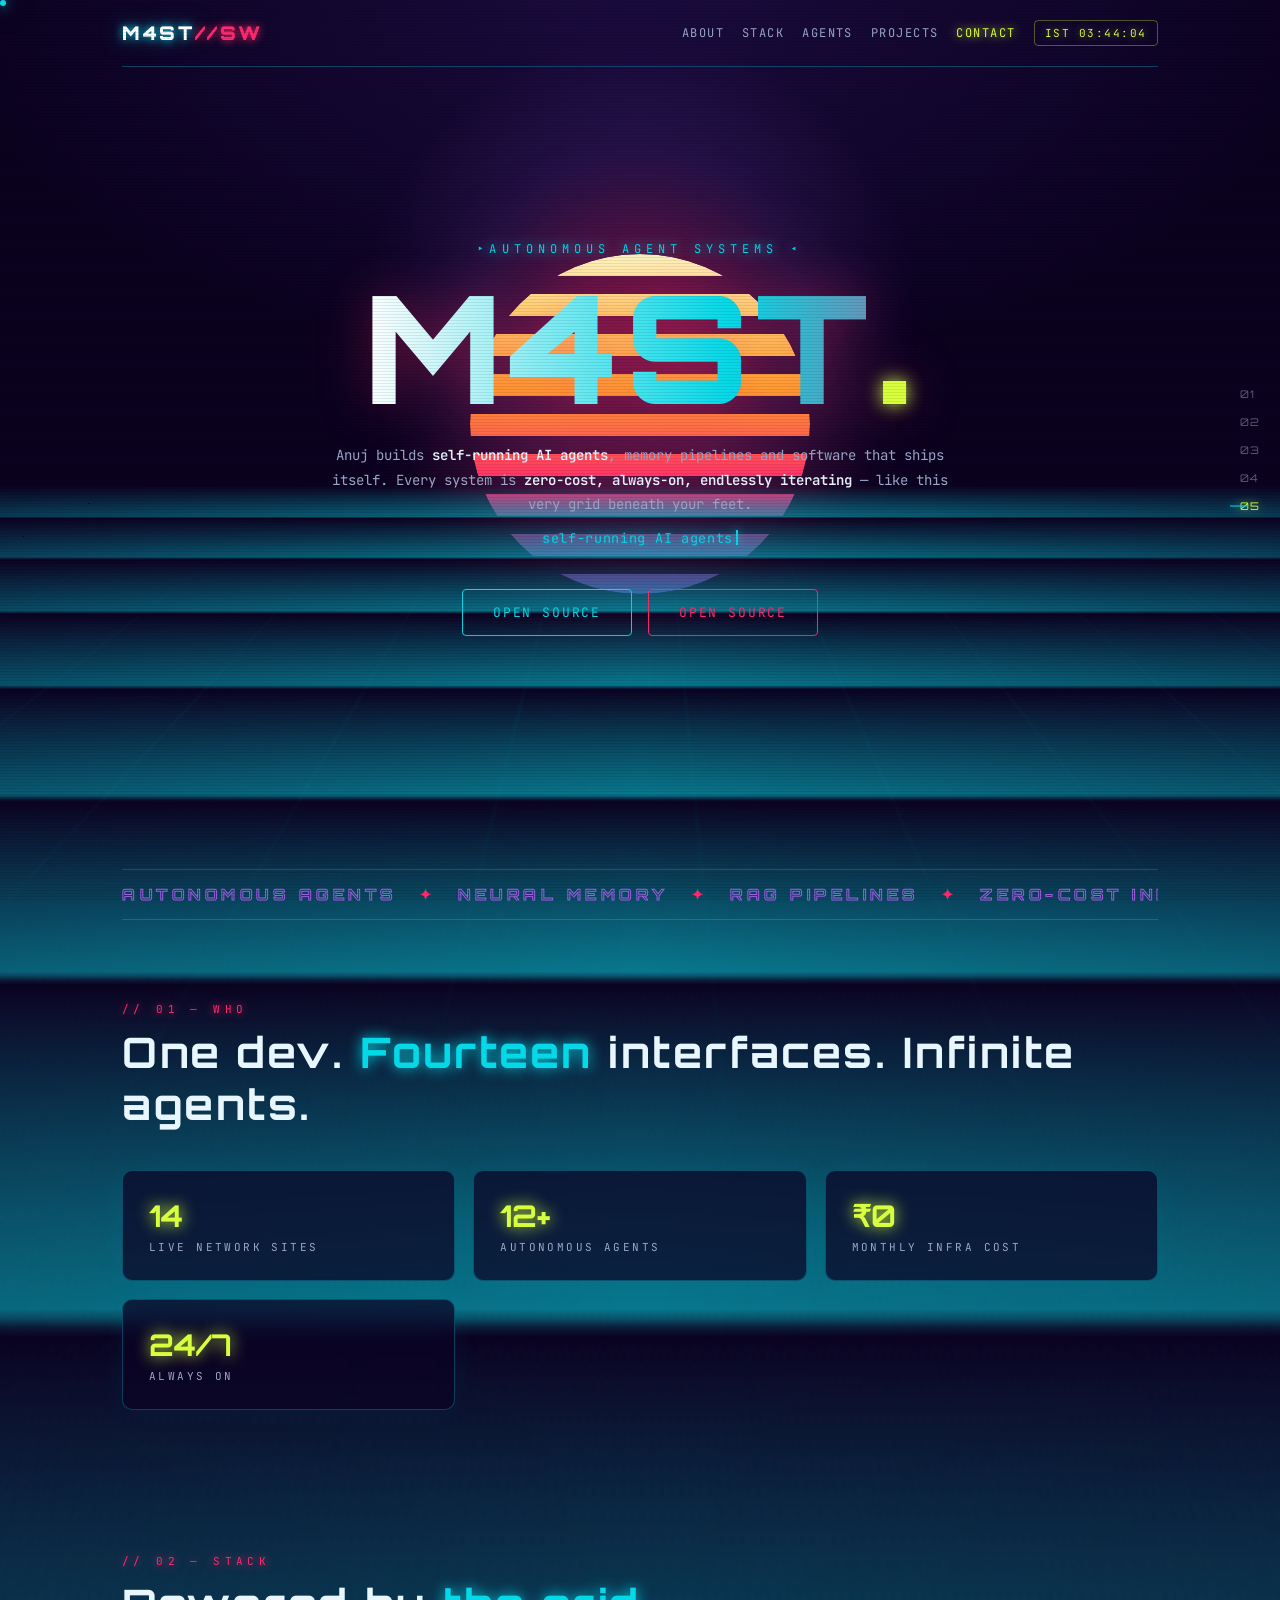
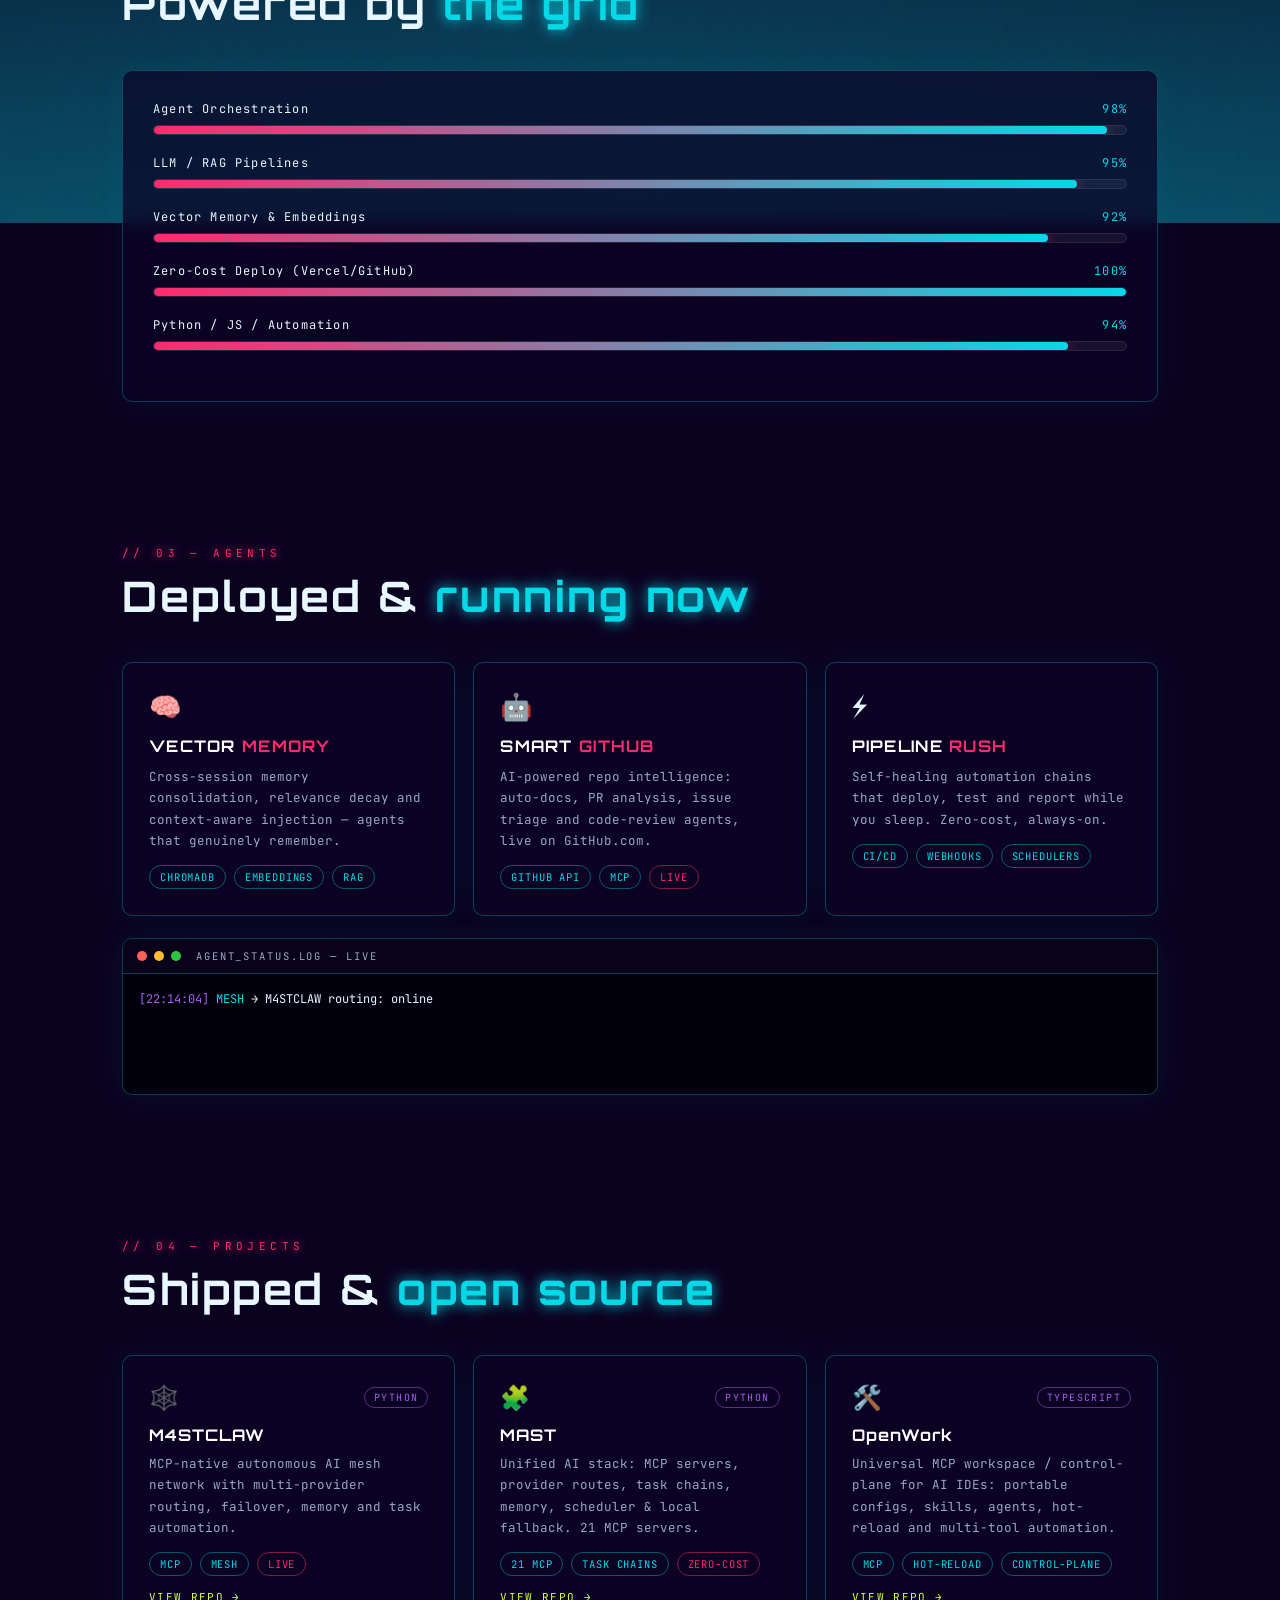
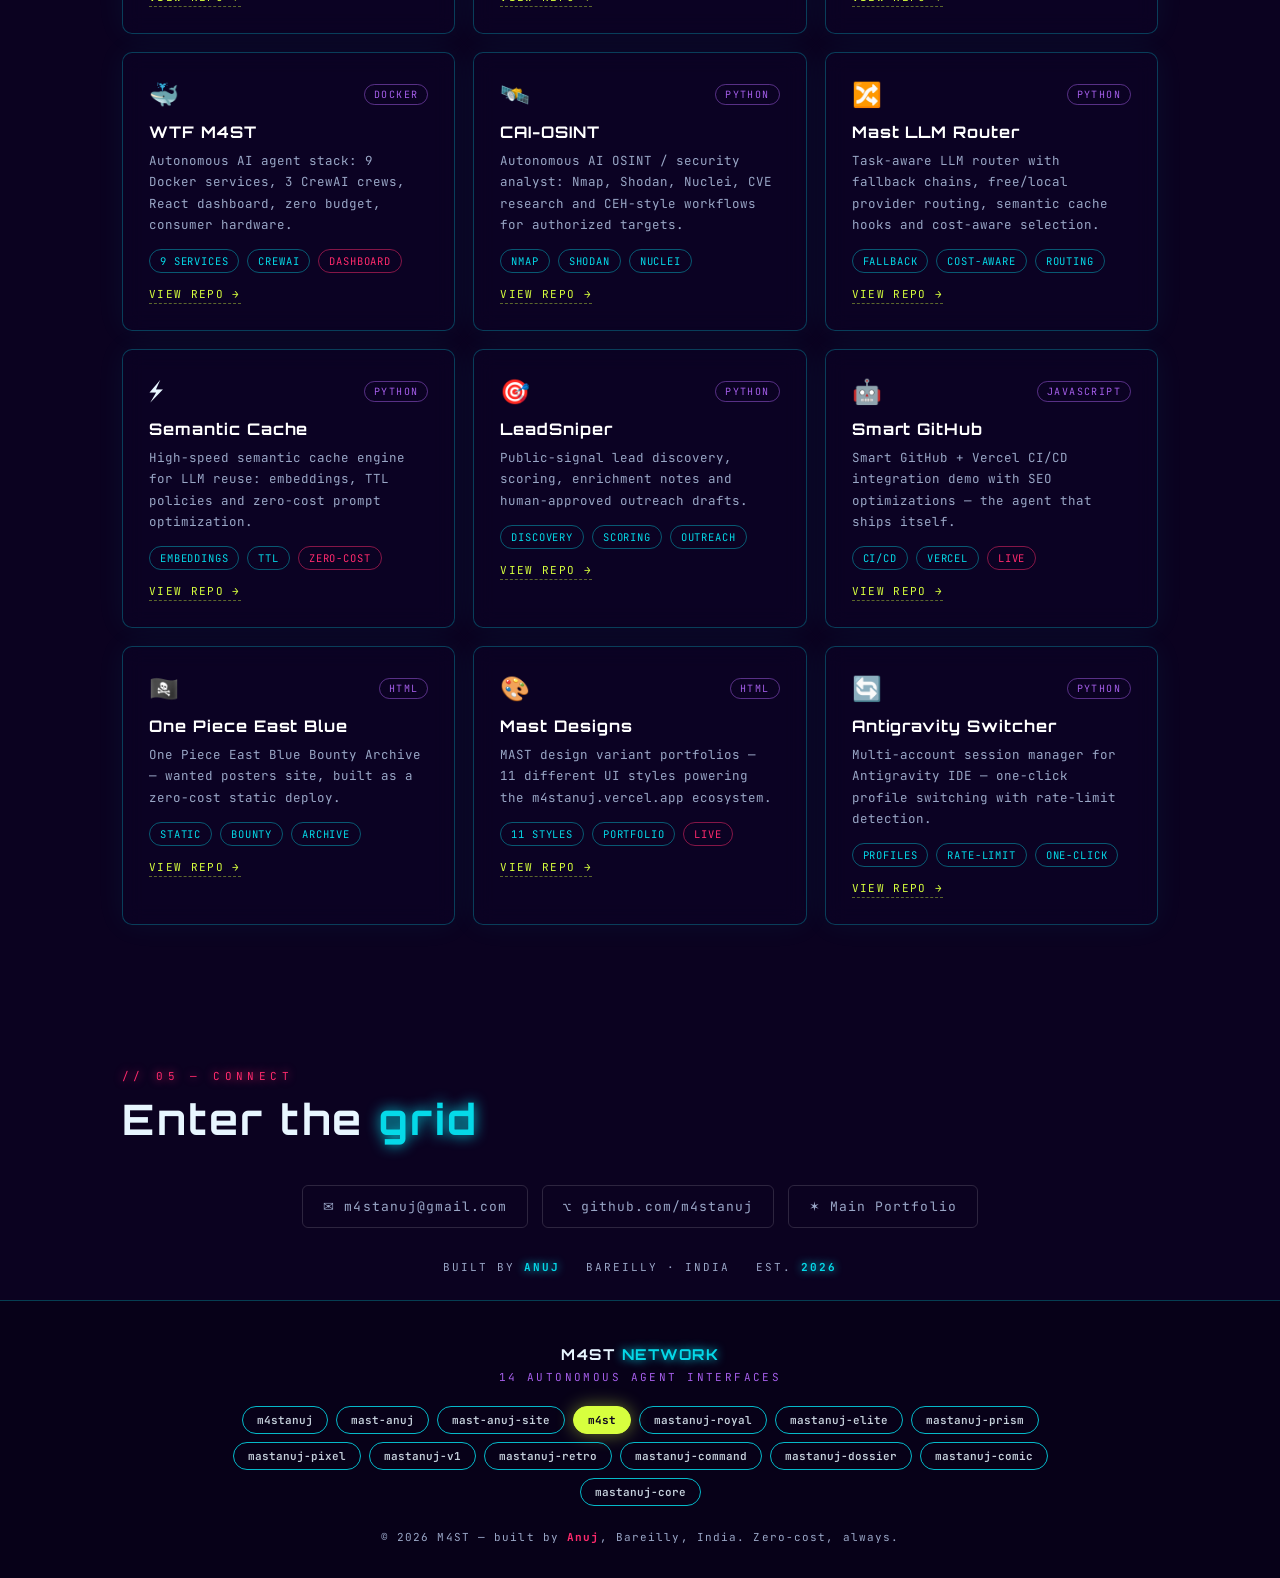
==== commit fdecd62d: "respect reduced motion on the portfolio homepage" ====
--- a/index.html
+++ b/index.html
@@ -422,8 +422,13 @@
 
 #boot{position:fixed;inset:0;z-index:200;background:#070116;display:flex;align-items:center;justify-content:center;transition:opacity .5s ease}
 
+#boot[hidden]{display:none}
 #boot.off{opacity:0;pointer-events:none}
 
+@media (prefers-reduced-motion:no-preference){
+  body.booting{overflow:hidden}
+}
+
 .boot-inner{text-align:center;width:300px}
 
 .boot-logo{font-family:'Orbitron',sans-serif;font-weight:900;font-size:34px;letter-spacing:.16em;color:#fff;text-shadow:0 0 14px var(--cyan),0 0 40px rgba(5,217,232,.5);margin-bottom:26px}
@@ -490,13 +495,21 @@
 
 }
 
+@media (prefers-reduced-motion:reduce){
+  html{scroll-behavior:auto}
+  *, *::before, *::after{animation:none!important;transition:none!important}
+  #boot, #stars, #trail, .caret{display:none}
+  .rv{opacity:1;transform:none}
+  .mq{white-space:normal}
+}
+
 </style>
 
 </head>
 
 <body>
 
-<div id="boot"><div class="boot-inner">
+<div id="boot" hidden aria-hidden="true"><div class="boot-inner">
 
   <div class="boot-logo">M4ST<span>//SW</span></div>
 
@@ -550,7 +563,7 @@
 
     Every system is <b>zero-cost, always-on, endlessly iterating</b> &mdash; like this very grid beneath your feet.</p>
 
-    <p class="typed-line"><span id="typed"></span><span class="caret"></span></p>
+    <p class="typed-line"><span id="typed">self-running AI agents</span><span class="caret"></span></p>
 
     <div class="cta">
 
@@ -896,9 +909,12 @@
 
 <script>
 
+const reduceMotion = matchMedia('(prefers-reduced-motion: reduce)').matches;
+
 /* STARFIELD + SHOOTING STARS */
 
 (function(){
+  if (reduceMotion) return;
 
   const cv=document.getElementById('stars'),ctx=cv.getContext('2d');let W,H,stars=[],shoot=[];
 
@@ -944,7 +960,7 @@
 
 /* SUN PARALLAX ON MOUSE */
 
-(function(){const sun=document.querySelector('.sunwrap');
+(function(){if(reduceMotion)return;const sun=document.querySelector('.sunwrap');
 
   window.addEventListener('mousemove',e=>{const dx=(e.clientX/innerWidth-.5)*18,dy=(e.clientY/innerHeight-.5)*12;
 
@@ -958,7 +974,10 @@
 
   const bar=e.target;bar.style.width=bar.dataset.w;io.unobserve(bar)}})},{threshold:.4});
 
-document.querySelectorAll('.bar i').forEach(b=>io.observe(b));
+document.querySelectorAll('.bar i').forEach(bar=>{
+  if(reduceMotion)bar.style.width=bar.dataset.w;
+  else io.observe(bar);
+});
 
 
 
@@ -966,13 +985,13 @@
 
 const rv=new IntersectionObserver(es=>{es.forEach(e=>{if(e.isIntersecting){e.target.classList.add('in');rv.unobserve(e.target)}})},{threshold:.1});
 
-document.querySelectorAll('.rv').forEach(el=>rv.observe(el));
+if(!reduceMotion)document.querySelectorAll('.rv').forEach(el=>rv.observe(el));
 
 
 
 /* CURSOR TRAIL */
 
-(function(){const t=document.getElementById('trail');let x=0,y=0,tx=0,ty=0;
+(function(){if(reduceMotion)return;const t=document.getElementById('trail');let x=0,y=0,tx=0,ty=0;
 
   window.addEventListener('mousemove',e=>{x=e.clientX;y=e.clientY});
 
@@ -1002,23 +1021,23 @@
 
 /* BOOT SEQUENCE */
 
-(function(){const boot=document.getElementById('boot'),bar=boot.querySelector('.boot-bar i'),txt=document.getElementById('bootTxt');
+(function(){if(reduceMotion)return;const boot=document.getElementById('boot'),bar=boot.querySelector('.boot-bar i'),txt=document.getElementById('bootTxt');
 
 const msgs=['BOOTING GRID','MOUNTING NEURAL MEMORY','SPAWNING AGENTS','SYNCING 14 INTERFACES','SYSTEM ONLINE'];
 
-let p=0;document.body.style.overflow='hidden';
+let p=0;boot.hidden=false;document.body.classList.add('booting');
 
 const iv=setInterval(()=>{p+=Math.random()*16+9;
 
   if(p>=100){p=100;clearInterval(iv);txt.textContent='SYSTEM ONLINE';bar.style.width='100%';
 
-    setTimeout(()=>{boot.classList.add('off');document.body.style.overflow='';setTimeout(()=>boot.remove(),600)},380);}
+    setTimeout(()=>{boot.classList.add('off');document.body.classList.remove('booting');setTimeout(()=>boot.remove(),600)},380);}
 
   else{bar.style.width=p+'%';txt.textContent=msgs[Math.min(msgs.length-1,Math.floor(p/100*msgs.length))];}},120);
 
 boot.addEventListener('click',()=>{clearInterval(iv);bar.style.width='100%';txt.textContent='SYSTEM ONLINE';
 
-  boot.classList.add('off');document.body.style.overflow='';setTimeout(()=>boot.remove(),600);});})();
+  boot.classList.add('off');document.body.classList.remove('booting');setTimeout(()=>boot.remove(),600);});})();
 
 
 
@@ -1032,7 +1051,7 @@
 
 addEventListener('scroll',upd,{passive:true});upd();
 
-tt.addEventListener('click',e=>{e.preventDefault();scrollTo({top:0,behavior:'smooth'})});})();
+tt.addEventListener('click',e=>{e.preventDefault();scrollTo({top:0})});})();
 
 
 
@@ -1052,7 +1071,7 @@
 
 /* HERO TYPING */
 
-(function(){const el=document.getElementById('typed');if(!el)return;
+(function(){const el=document.getElementById('typed');if(!el||reduceMotion)return;
 
 const words=['self-running AI agents','neural memory pipelines','RAG vector systems','software that ships itself','zero-cost autonomous stacks'];
 
@@ -1074,6 +1093,8 @@
 
   const pre=s.dataset.pre||'',suf=s.dataset.suf||'',target=parseInt(s.dataset.count,10);
 
+  if(reduceMotion){s.textContent=pre+target+suf;return;}
+
   const obs=new IntersectionObserver(es=>{es.forEach(e=>{if(e.isIntersecting){
 
     obs.unobserve(s);const t0=performance.now(),dur=1200;
@@ -1090,23 +1111,32 @@
 
 (function(){const tb=document.getElementById('termBody');if(!tb)return;
 
-const lines=['MESH \u2192 M4STCLAW routing: online','MEM \u2192 vector memory mounted \u00B7 ChromaLite','AGT \u2192 3 agents spawned \u00B7 ready','NET \u2192 14/14 interfaces responding','DEP \u2192 zero-cost deploy: OK','COST \u2192 \u20B90.00 this month','HINT \u2192 press [M] to flash the grid'];
+const lines=['MESH \u2192 M4STCLAW routing: online','MEM \u2192 vector memory mounted \u00B7 ChromaLite','AGT \u2192 3 agents spawned \u00B7 ready','NET \u2192 14/14 interfaces responding','DEP \u2192 zero-cost deploy: OK','COST \u2192 \u20B90.00 this month'];
+if(!reduceMotion)lines.push('HINT \u2192 press [M] to flash the grid');
+
+function now(){const d=new Date();return String(d.getHours()).padStart(2,'0')+':'+String(d.getMinutes()).padStart(2,'0')+':'+String(d.getSeconds()).padStart(2,'0')}
+
+function renderLine(p,text){
+  const parts=text.split(' \u2192 ');
+  p.innerHTML='<span class="tk">['+now()+']</span> '+(parts.length>1?'<span class="tc">'+parts[0]+'</span> \u2192 '+parts.slice(1).join(' \u2192 '):text);
+}
+
+if(reduceMotion){
+  lines.forEach(line=>renderLine(tb.appendChild(document.createElement('p')),line));
+  return;
+}
 
 let li=0;
 
 const obs=new IntersectionObserver(es=>{es.forEach(e=>{if(e.isIntersecting){obs.unobserve(tb);typeLine()}})},{threshold:.3});obs.observe(tb);
 
-function now(){const d=new Date();return String(d.getHours()).padStart(2,'0')+':'+String(d.getMinutes()).padStart(2,'0')+':'+String(d.getSeconds()).padStart(2,'0')}
-
 function typeLine(){if(li>=lines.length){li=0;tb.innerHTML=''}
 
   const line=lines[li];let ci=0;const p=document.createElement('p');tb.appendChild(p);
 
   (function type(){if(ci<=line.length){
 
-    const seg=line.slice(0,ci),parts=seg.split(' \u2192 ');
-
-    p.innerHTML='<span class="tk">['+now()+']</span> '+(parts.length>1?'<span class="tc">'+parts[0]+'</span> \u2192 '+parts.slice(1).join(' \u2192 '):seg);
+    renderLine(p,line.slice(0,ci));
 
     ci++;setTimeout(type,14);}else{li++;setTimeout(typeLine,300)}})();}})();
 
@@ -1114,7 +1144,7 @@
 
 /* EASTER EGG: press M to flash the grid */
 
-document.addEventListener('keydown',e=>{if((e.key==='m'||e.key==='M')){
+document.addEventListener('keydown',e=>{if(!reduceMotion&&(e.key==='m'||e.key==='M')){
 
   const f=document.querySelector('.floor');f.style.filter='brightness(3)';
 
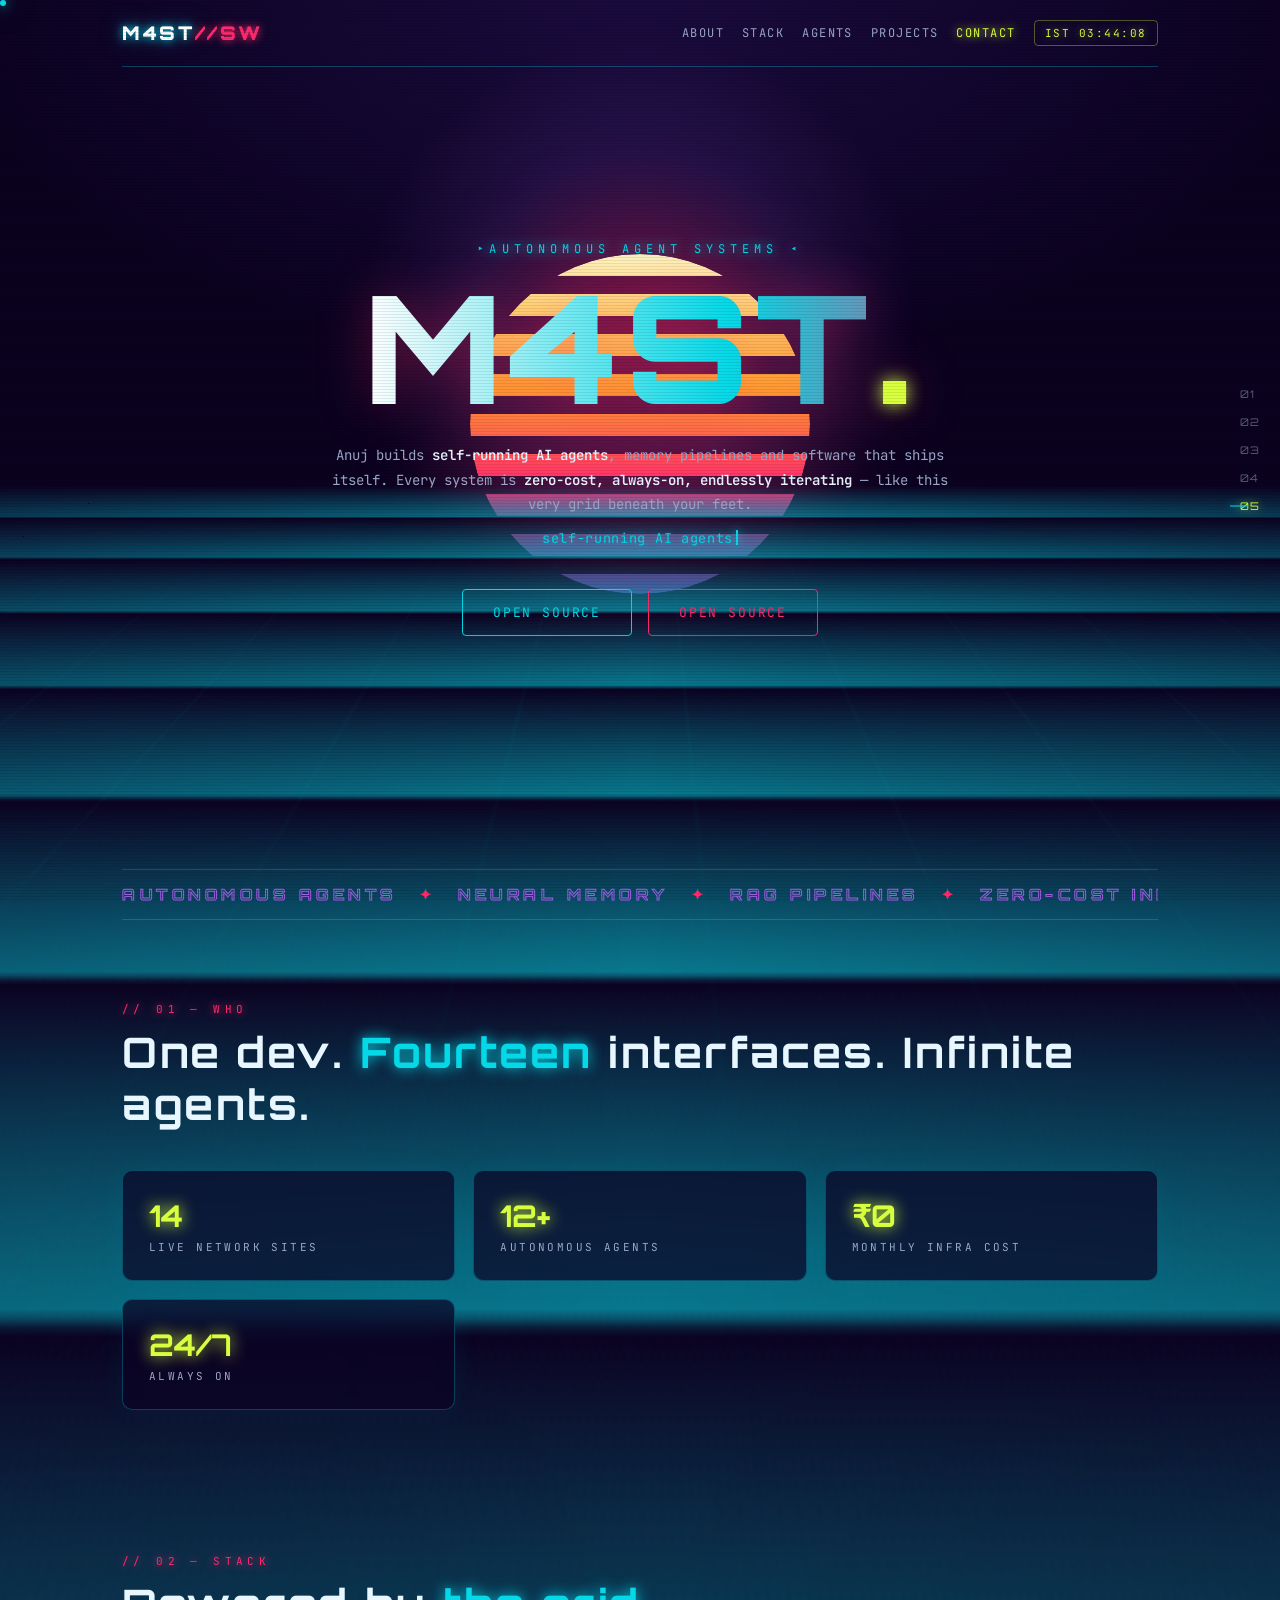
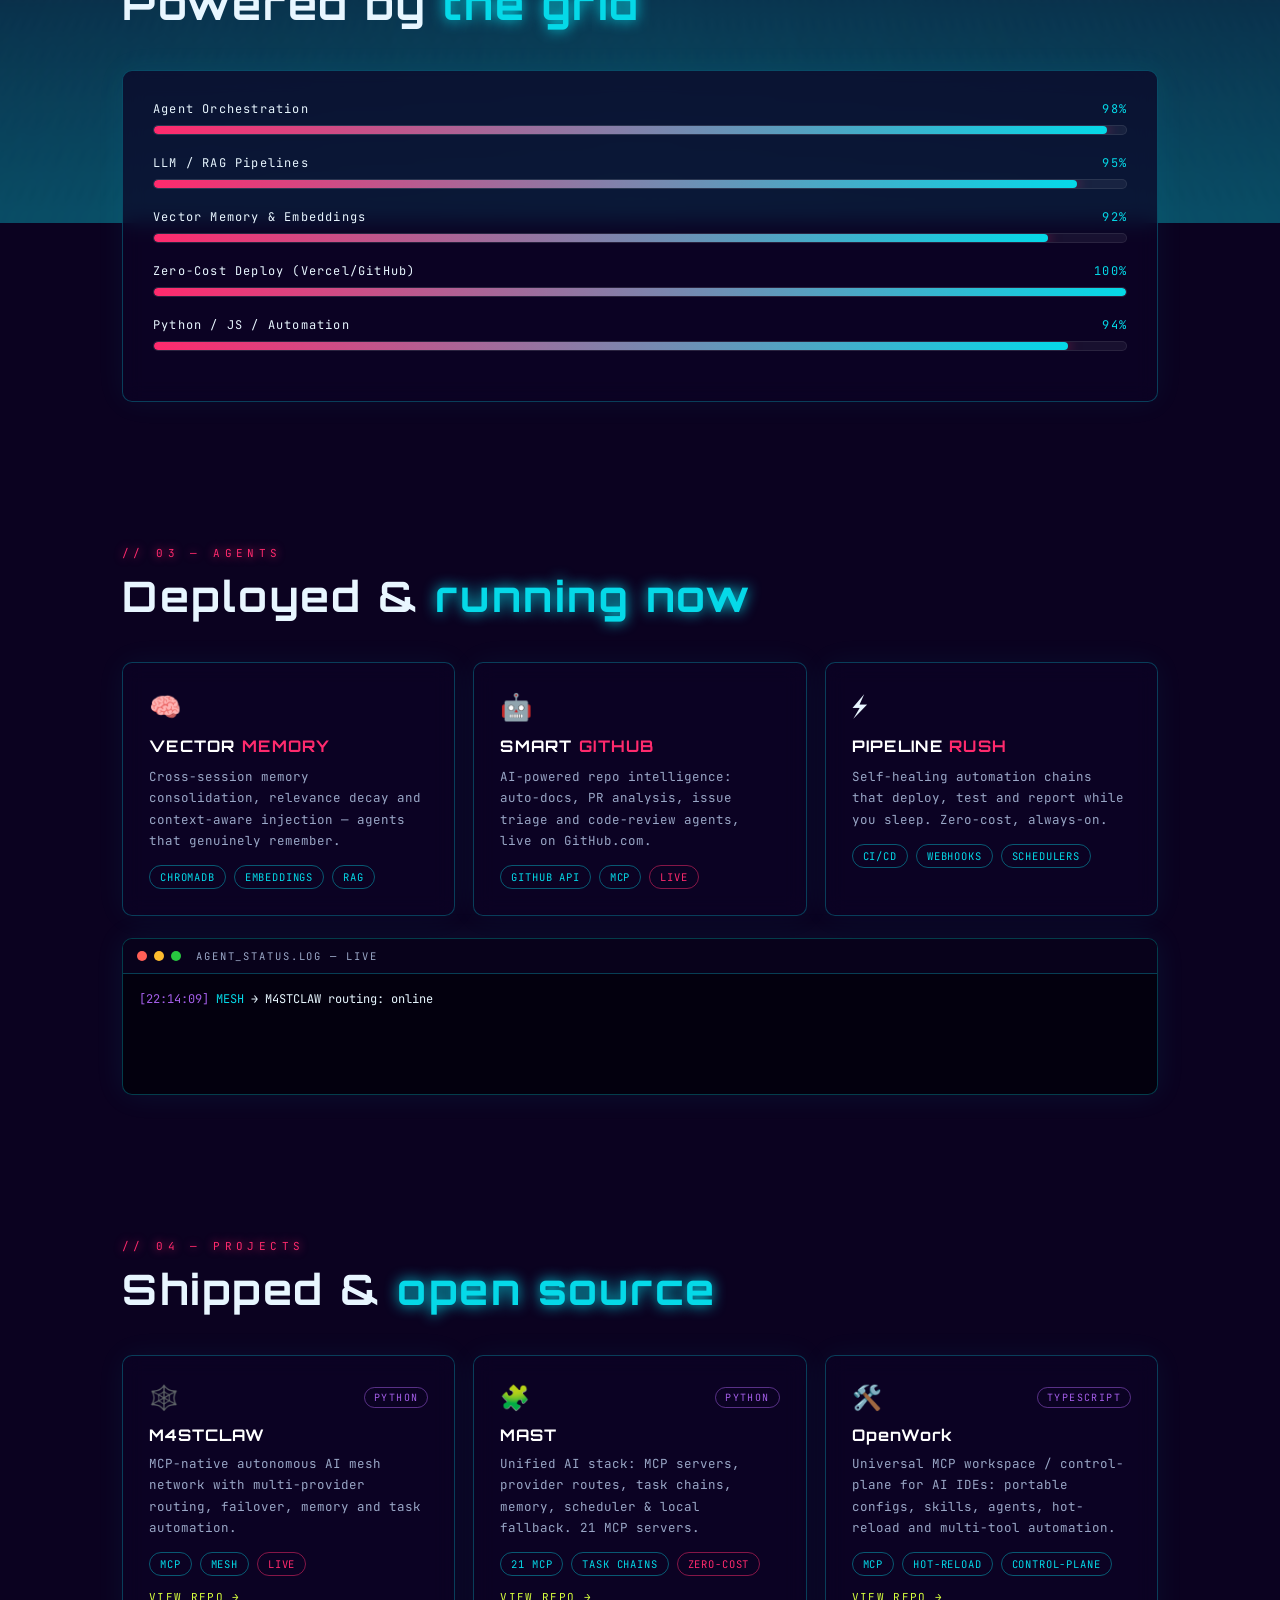
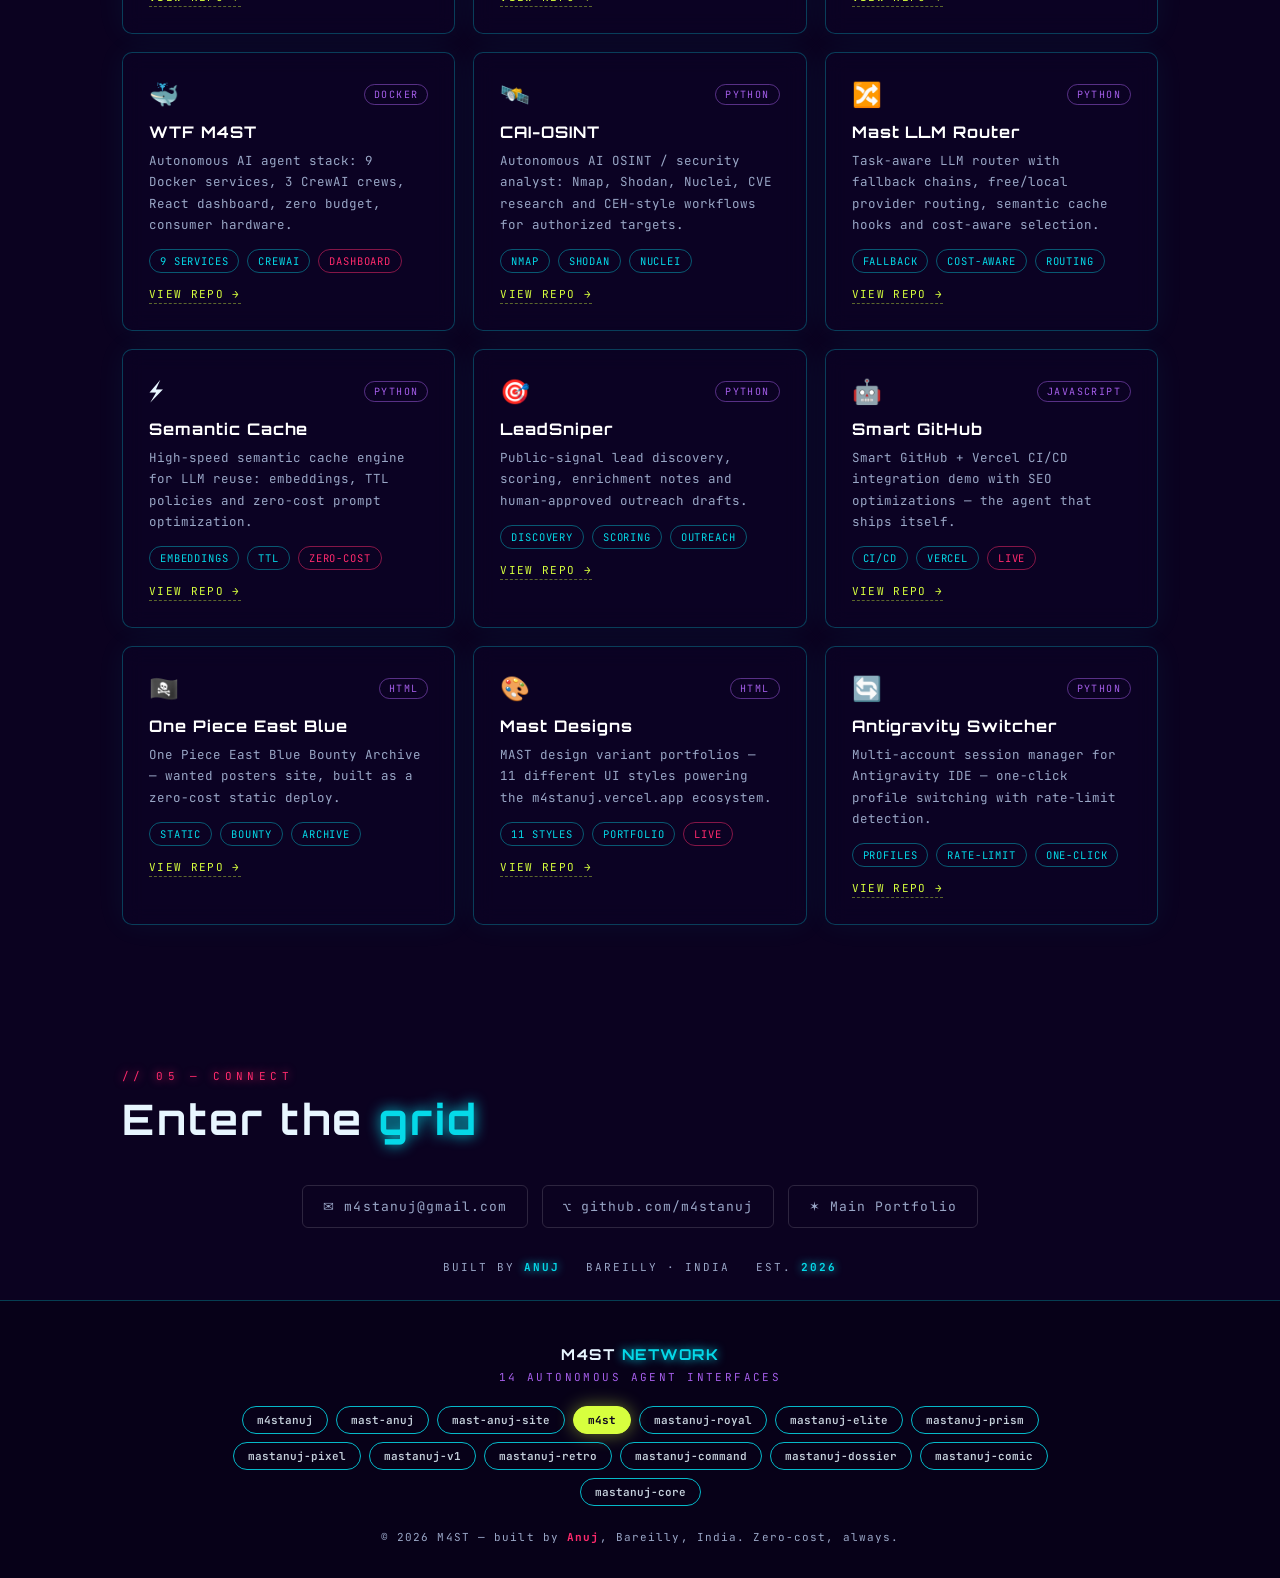
==== commit d3246b4c: "keep portfolio navigation accessible without JavaScript" ====
--- a/index.html
+++ b/index.html
@@ -370,9 +370,13 @@
 
 /* reveal */
 
-.rv{opacity:0;transform:translateY(26px);transition:opacity .7s ease,transform .7s ease}
-
-.rv.in{opacity:1;transform:none}
+.motion-enhanced .rv{opacity:0;transform:translateY(26px);transition:opacity .7s ease,transform .7s ease}
+
+.motion-enhanced .rv.in,.motion-enhanced .rv:focus-within{opacity:1;transform:none}
+
+:focus-visible{outline:2px solid var(--cyan);outline-offset:4px}
+.skip-link{position:fixed;left:12px;top:12px;z-index:10000;padding:10px 14px;background:#0b0718;color:#fff;transform:translateY(calc(-100% - 24px))}
+.skip-link:focus{transform:none}
 
 
 
@@ -499,7 +503,7 @@
   html{scroll-behavior:auto}
   *, *::before, *::after{animation:none!important;transition:none!important}
   #boot, #stars, #trail, .caret{display:none}
-  .rv{opacity:1;transform:none}
+  .motion-enhanced .rv{opacity:1;transform:none}
   .mq{white-space:normal}
 }
 
@@ -509,6 +513,8 @@
 
 <body>
 
+<a class="skip-link" href="#main-content">Skip to main content</a>
+
 <div id="boot" hidden aria-hidden="true"><div class="boot-inner">
 
   <div class="boot-logo">M4ST<span>//SW</span></div>
@@ -529,7 +535,7 @@
 
 <nav id="rail" aria-label="Sections">
 
-  <a href="#about">01</a><a href="#stack">02</a><a href="#agents">03</a><a href="#projects">04</a><a href="#contact">05</a>
+  <a href="#about" aria-label="About">01</a><a href="#stack" aria-label="Stack">02</a><a href="#agents" aria-label="Agents">03</a><a href="#projects" aria-label="Projects">04</a><a href="#contact" aria-label="Contact">05</a>
 
 </nav>
 
@@ -537,11 +543,11 @@
 
 <div class="shell">
 
-  <header class="hdr rv">
+  <header class="hdr rv" id="page-top" tabindex="-1">
 
     <div class="logo">M4ST<span>//SW</span></div>
 
-    <nav class="hnav">
+    <nav class="hnav" aria-label="Main navigation">
 
       <a href="#about">About</a><a href="#stack">Stack</a><a href="#agents">Agents</a><a href="#projects">Projects</a><a href="#contact">Contact</a>
 
@@ -553,6 +559,7 @@
 
 
 
+  <main id="main-content" tabindex="-1">
   <section class="hero">
 
     <p class="kick">Autonomous Agent Systems</p>
@@ -853,10 +860,9 @@
 
   </section>
 
+  </main>
 </div>
 
-
-
 <footer>
 
   <p class="fnet">M4ST <span>NETWORK</span></p>
@@ -901,7 +907,7 @@
 
 
 
-<a href="#" id="totop" aria-label="Back to top">&#9650;</a>
+<a href="#page-top" id="totop" aria-label="Back to top" tabindex="-1">&#9650;</a>
 
 <div id="trail"></div>
 
@@ -985,7 +991,10 @@
 
 const rv=new IntersectionObserver(es=>{es.forEach(e=>{if(e.isIntersecting){e.target.classList.add('in');rv.unobserve(e.target)}})},{threshold:.1});
 
-if(!reduceMotion)document.querySelectorAll('.rv').forEach(el=>rv.observe(el));
+if(!reduceMotion){
+  document.documentElement.classList.add('motion-enhanced');
+  document.querySelectorAll('.rv').forEach(el=>rv.observe(el));
+}
 
 
 
@@ -1047,11 +1056,12 @@
 
 function upd(){const h=document.documentElement,s=Math.min(100,h.scrollTop/(h.scrollHeight-h.clientHeight)*100||0);
 
-  pr.style.width=s+'%';tt.classList.toggle('show',h.scrollTop>600)}
+  const show=h.scrollTop>600;
+  pr.style.width=s+'%';tt.classList.toggle('show',show);tt.tabIndex=show?0:-1}
 
 addEventListener('scroll',upd,{passive:true});upd();
 
-tt.addEventListener('click',e=>{e.preventDefault();scrollTo({top:0})});})();
+tt.addEventListener('click',()=>{document.getElementById('page-top').focus({preventScroll:true})});})();
 
 
 
@@ -1061,9 +1071,12 @@
 
 const spy=new IntersectionObserver(es=>{es.forEach(e=>{if(e.isIntersecting){
 
-  document.querySelectorAll('.hnav a').forEach(a=>a.classList.toggle('on',a.getAttribute('href')==='#'+e.target.id));
-
-  document.querySelectorAll('#rail a').forEach(a=>a.classList.toggle('on',a.getAttribute('href')==='#'+e.target.id));}})},{rootMargin:'-40% 0px -55% 0px'});
+  document.querySelectorAll('.hnav a, #rail a').forEach(a=>{
+    const active=a.getAttribute('href')==='#'+e.target.id;
+    a.classList.toggle('on',active);
+    if(active)a.setAttribute('aria-current','location');
+    else a.removeAttribute('aria-current');
+  });}})},{rootMargin:'-40% 0px -55% 0px'});
 
 Object.values(map).forEach(s=>spy.observe(s));})();
 
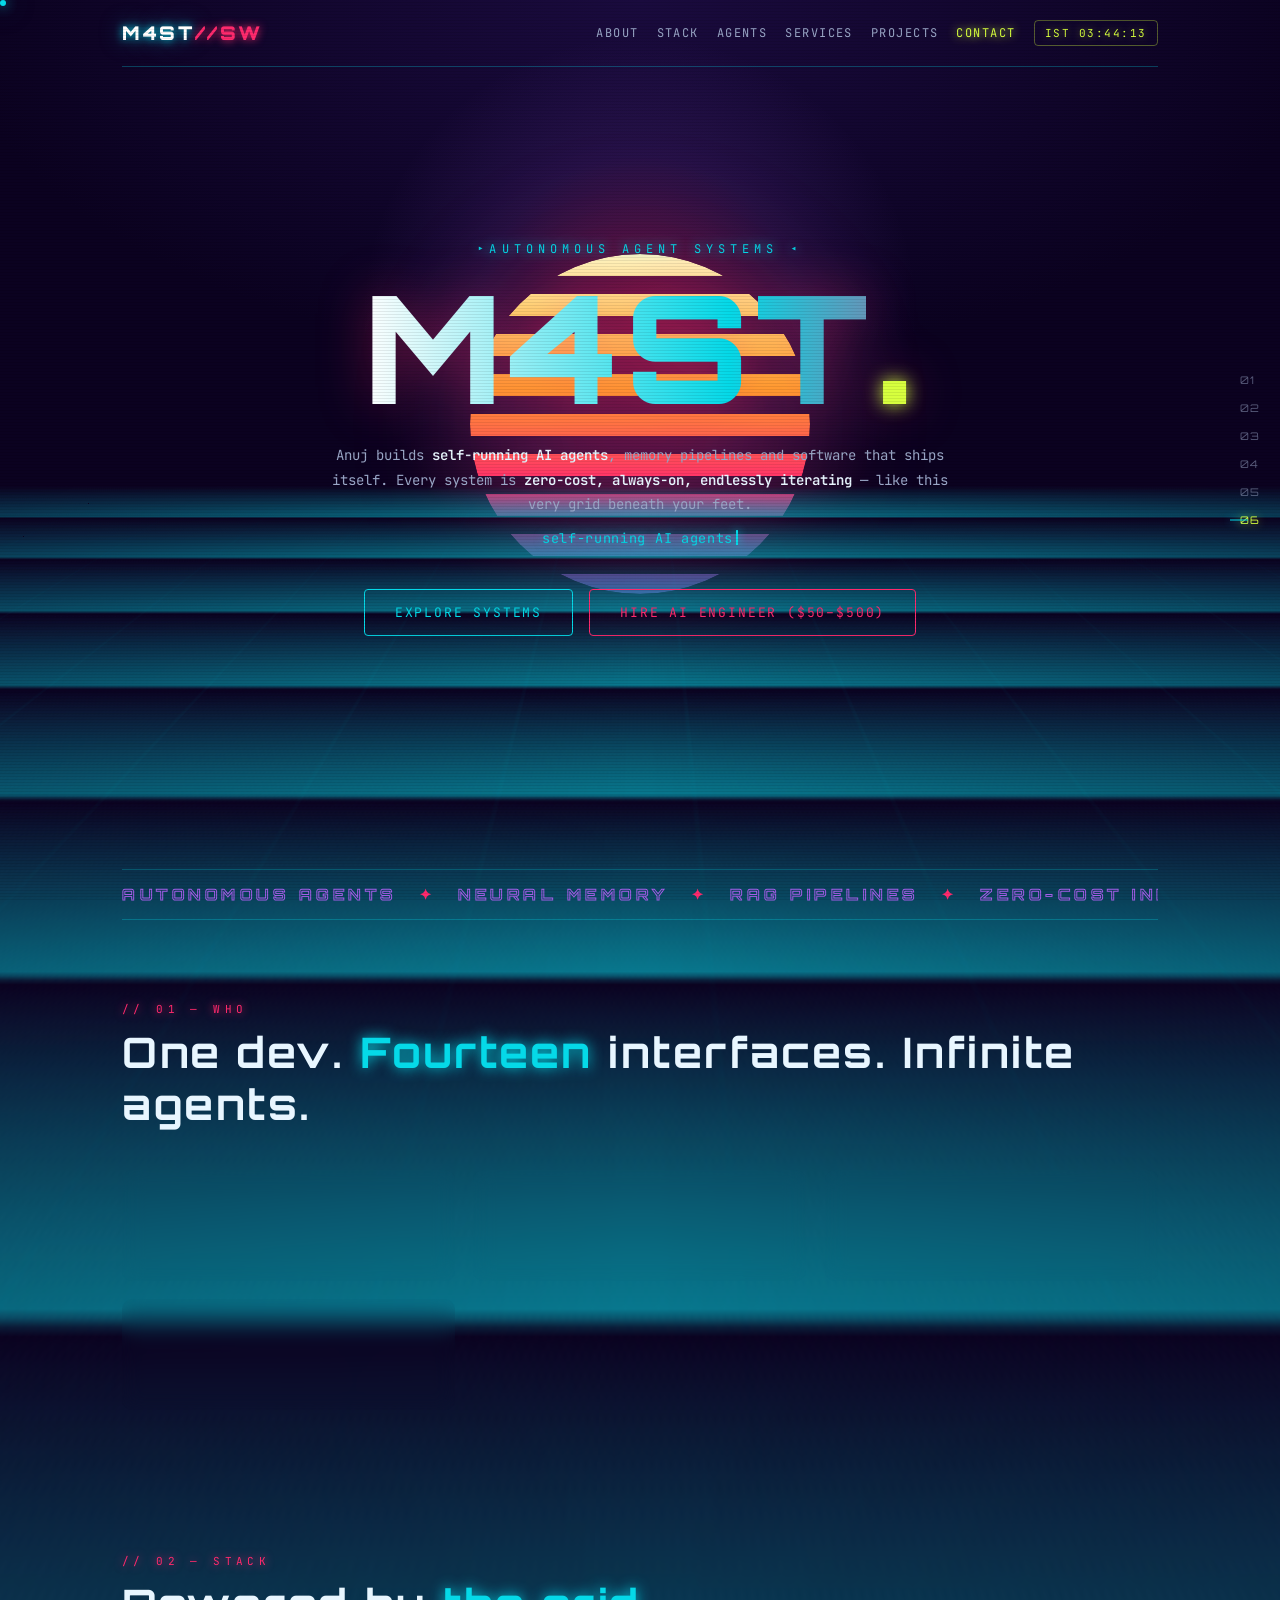
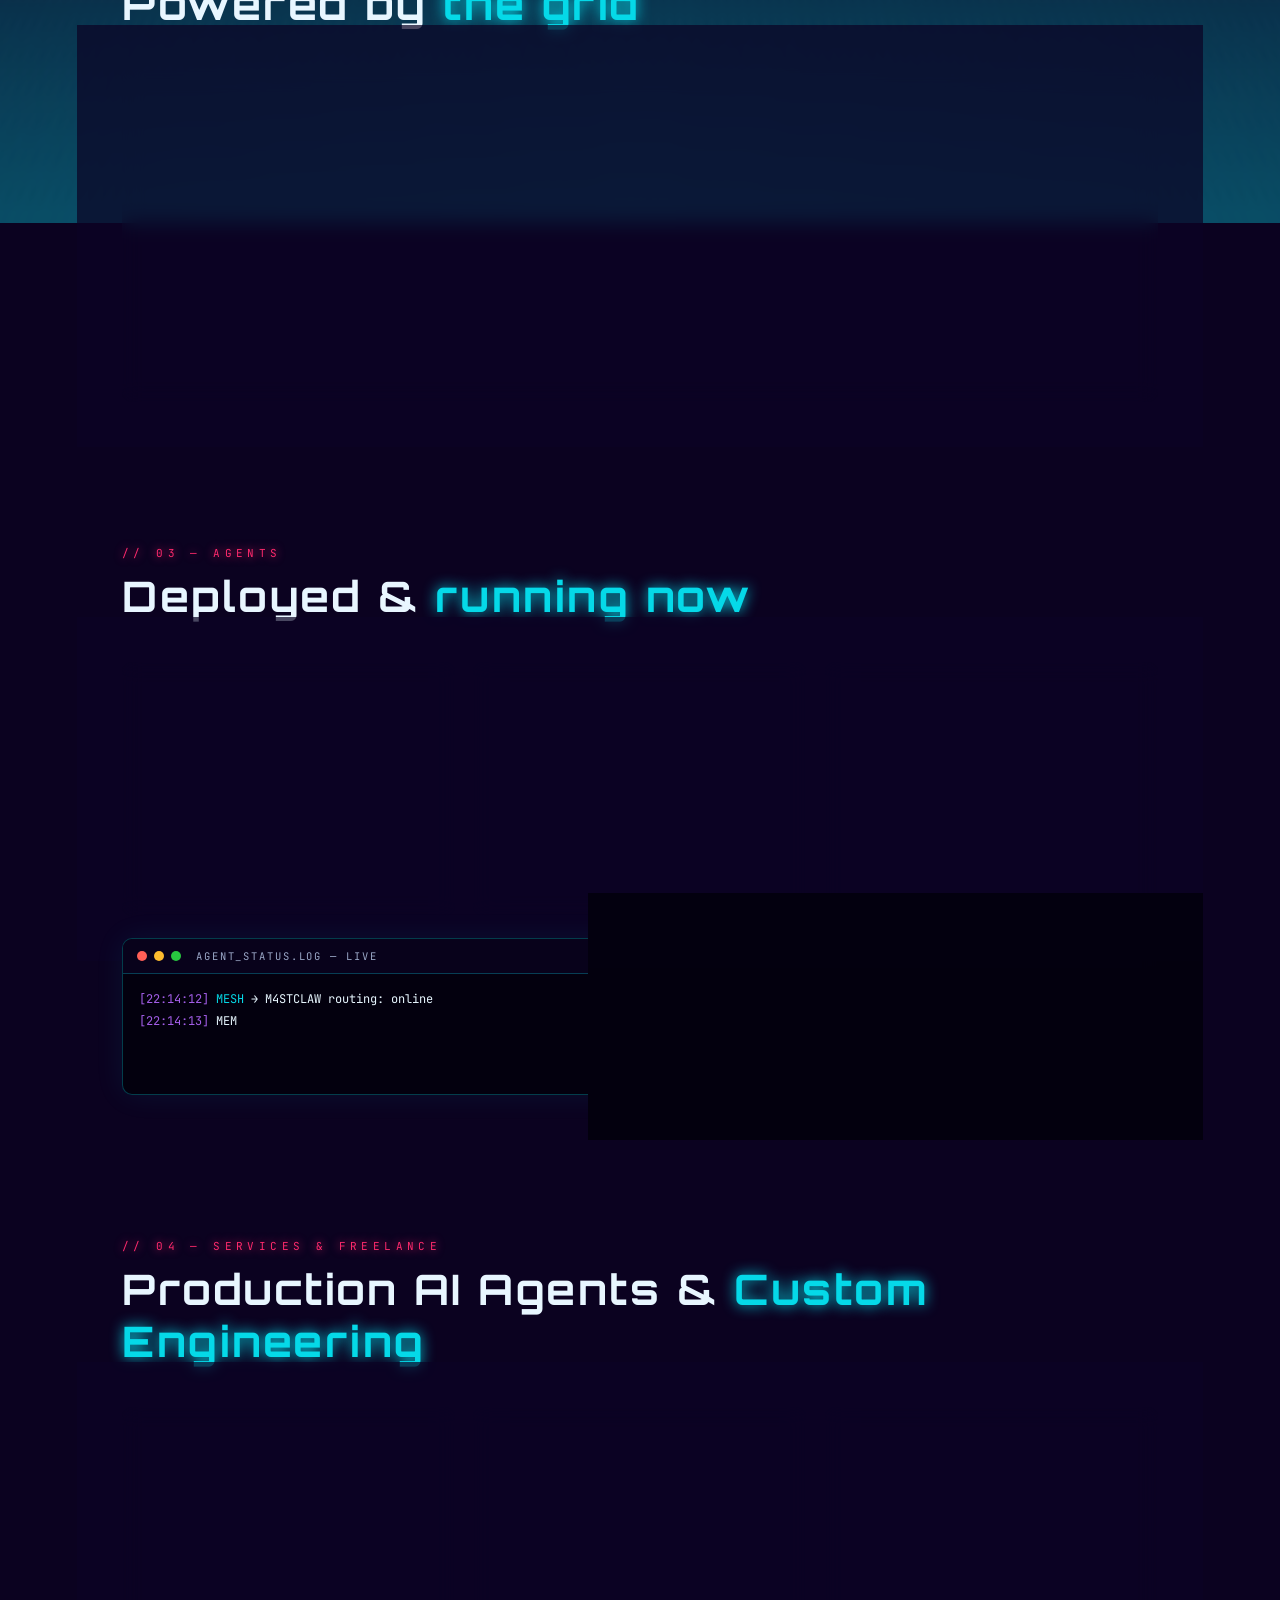
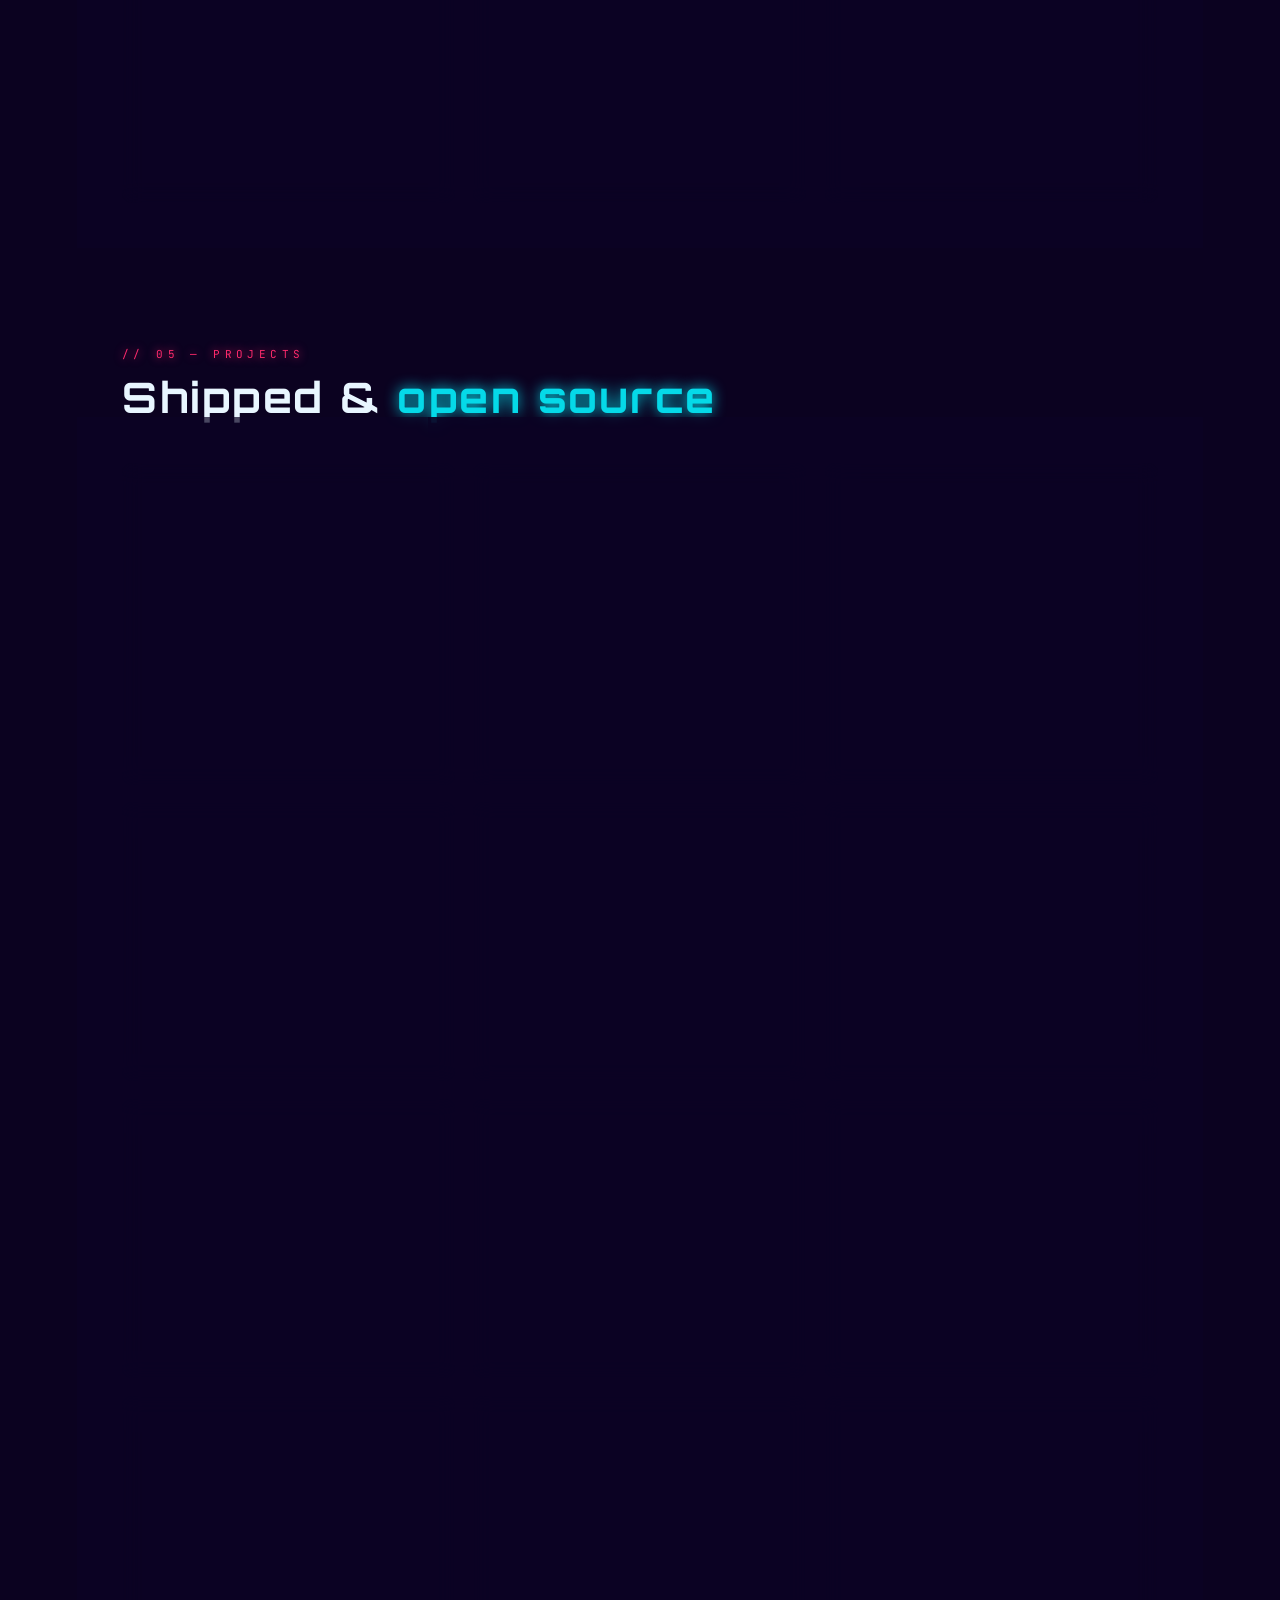
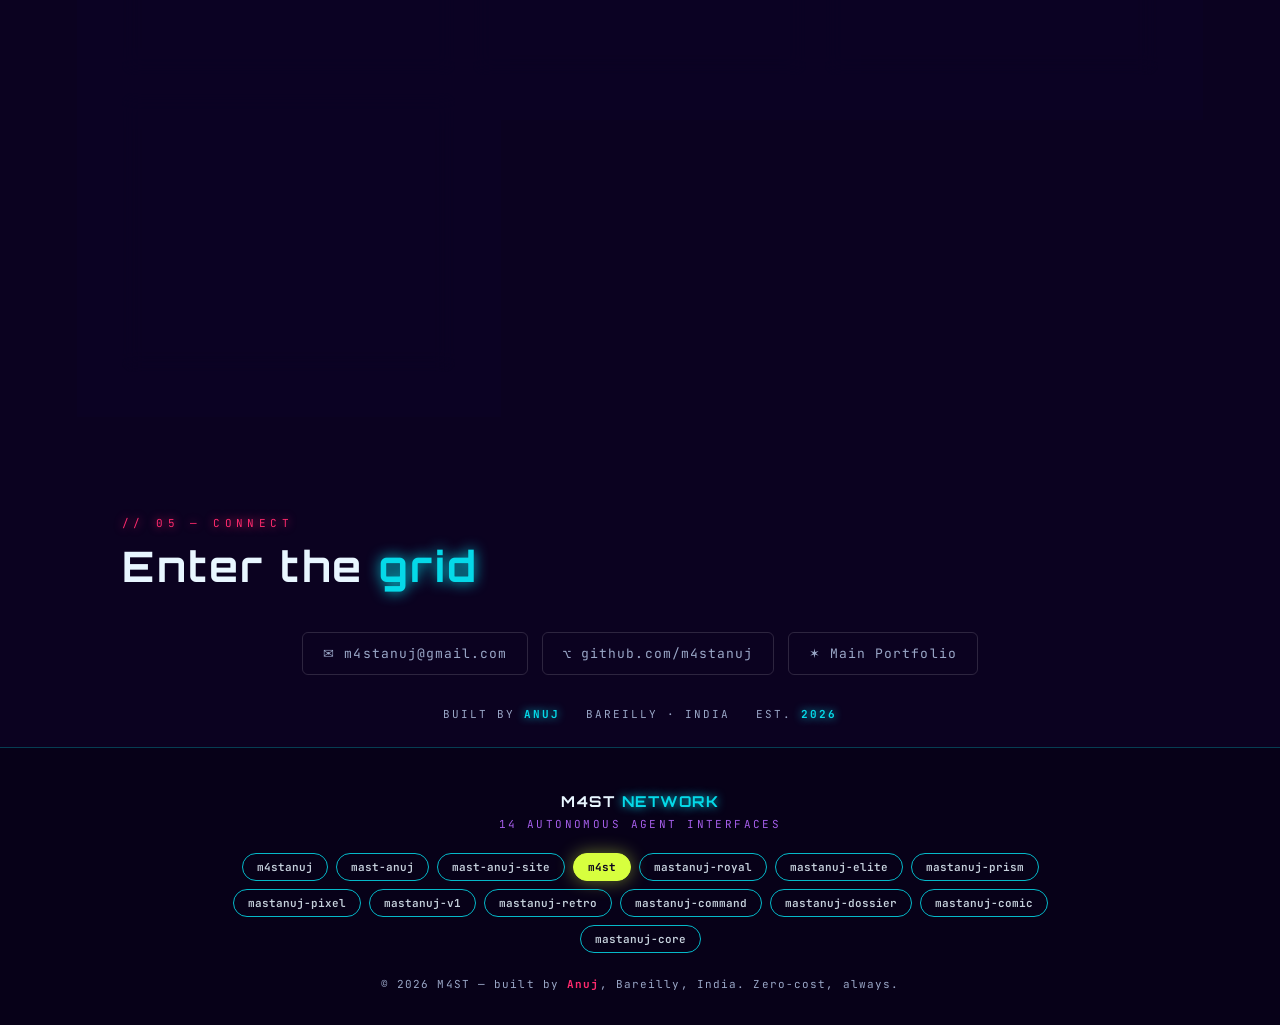
==== commit b2fefe20: "feat: add AI Agent freelance matrix, Expensify bounty showcase, and M4STCLAW v3 updates" ====
--- a/index.html
+++ b/index.html
@@ -370,13 +370,9 @@
 
 /* reveal */
 
-.motion-enhanced .rv{opacity:0;transform:translateY(26px);transition:opacity .7s ease,transform .7s ease}
-
-.motion-enhanced .rv.in,.motion-enhanced .rv:focus-within{opacity:1;transform:none}
-
-:focus-visible{outline:2px solid var(--cyan);outline-offset:4px}
-.skip-link{position:fixed;left:12px;top:12px;z-index:10000;padding:10px 14px;background:#0b0718;color:#fff;transform:translateY(calc(-100% - 24px))}
-.skip-link:focus{transform:none}
+.rv{opacity:0;transform:translateY(26px);transition:opacity .7s ease,transform .7s ease}
+
+.rv.in{opacity:1;transform:none}
 
 
 
@@ -426,96 +422,81 @@
 
 #boot{position:fixed;inset:0;z-index:200;background:#070116;display:flex;align-items:center;justify-content:center;transition:opacity .5s ease}
 
-#boot[hidden]{display:none}
 #boot.off{opacity:0;pointer-events:none}
 
-@media (prefers-reduced-motion:no-preference){
-  body.booting{overflow:hidden}
+.boot-inner{text-align:center;width:300px}
+
+.boot-logo{font-family:'Orbitron',sans-serif;font-weight:900;font-size:34px;letter-spacing:.16em;color:#fff;text-shadow:0 0 14px var(--cyan),0 0 40px rgba(5,217,232,.5);margin-bottom:26px}
+
+.boot-logo span{color:var(--pink);text-shadow:0 0 14px var(--pink)}
+
+.boot-bar{height:5px;border-radius:3px;background:rgba(255,255,255,.07);border:1px solid rgba(5,217,232,.3);overflow:hidden}
+
+.boot-bar i{display:block;height:100%;width:0;background:linear-gradient(90deg,var(--cyan),var(--pink));box-shadow:0 0 12px rgba(5,217,232,.8)}
+
+.boot-txt{margin-top:14px;font-size:10.5px;letter-spacing:.3em;text-transform:uppercase;color:var(--muted)}
+
+
+
+/* ---------- TYPING ---------- */
+
+.typed-line{margin-top:12px;min-height:22px;font-size:13.5px;color:var(--cyan);letter-spacing:.05em;text-shadow:0 0 10px rgba(5,217,232,.5)}
+
+.caret{display:inline-block;width:2px;height:15px;background:var(--cyan);margin-left:3px;vertical-align:-2px;animation:blink 1s steps(1) infinite;box-shadow:0 0 8px var(--cyan)}
+
+@keyframes blink{50%{opacity:0}}
+
+
+
+/* ---------- TERMINAL ---------- */
+
+.term{margin-top:22px;border:1px solid var(--line);border-radius:10px;background:rgba(3,1,12,.85);backdrop-filter:blur(8px);overflow:hidden;box-shadow:0 0 30px rgba(5,217,232,.08)}
+
+.term-head{display:flex;align-items:center;gap:7px;padding:10px 14px;border-bottom:1px solid var(--line);background:rgba(12,4,36,.6)}
+
+.tdot{width:10px;height:10px;border-radius:50%}
+
+.tdot.r{background:#ff5f57}.tdot.y{background:#febc2e}.tdot.g{background:#28c840}
+
+.term-title{margin-left:8px;font-size:10.5px;letter-spacing:.18em;text-transform:uppercase;color:var(--muted)}
+
+.term-body{padding:14px 16px;font-size:12px;line-height:1.85;min-height:120px}
+
+.term-body p{white-space:pre-wrap}
+
+.tk{color:var(--purple)}
+
+.tc{color:var(--cyan)}
+
+.term-body .ok{color:var(--lime)}
+
+
+
+/* active nav */
+
+.hnav a.on{color:var(--lime);text-shadow:0 0 10px var(--lime)}
+
+
+
+@media(max-width:640px){
+
+  .hdr{flex-direction:column;gap:12px}
+
+  .meta{position:static;transform:none;margin-top:18px;justify-content:center}
+
+  #rail{display:none}
+
+  #totop{right:14px;bottom:14px}
+
 }
 
-.boot-inner{text-align:center;width:300px}
-
-.boot-logo{font-family:'Orbitron',sans-serif;font-weight:900;font-size:34px;letter-spacing:.16em;color:#fff;text-shadow:0 0 14px var(--cyan),0 0 40px rgba(5,217,232,.5);margin-bottom:26px}
-
-.boot-logo span{color:var(--pink);text-shadow:0 0 14px var(--pink)}
-
-.boot-bar{height:5px;border-radius:3px;background:rgba(255,255,255,.07);border:1px solid rgba(5,217,232,.3);overflow:hidden}
-
-.boot-bar i{display:block;height:100%;width:0;background:linear-gradient(90deg,var(--cyan),var(--pink));box-shadow:0 0 12px rgba(5,217,232,.8)}
-
-.boot-txt{margin-top:14px;font-size:10.5px;letter-spacing:.3em;text-transform:uppercase;color:var(--muted)}
-
-
-
-/* ---------- TYPING ---------- */
-
-.typed-line{margin-top:12px;min-height:22px;font-size:13.5px;color:var(--cyan);letter-spacing:.05em;text-shadow:0 0 10px rgba(5,217,232,.5)}
-
-.caret{display:inline-block;width:2px;height:15px;background:var(--cyan);margin-left:3px;vertical-align:-2px;animation:blink 1s steps(1) infinite;box-shadow:0 0 8px var(--cyan)}
-
-@keyframes blink{50%{opacity:0}}
-
-
-
-/* ---------- TERMINAL ---------- */
-
-.term{margin-top:22px;border:1px solid var(--line);border-radius:10px;background:rgba(3,1,12,.85);backdrop-filter:blur(8px);overflow:hidden;box-shadow:0 0 30px rgba(5,217,232,.08)}
-
-.term-head{display:flex;align-items:center;gap:7px;padding:10px 14px;border-bottom:1px solid var(--line);background:rgba(12,4,36,.6)}
-
-.tdot{width:10px;height:10px;border-radius:50%}
-
-.tdot.r{background:#ff5f57}.tdot.y{background:#febc2e}.tdot.g{background:#28c840}
-
-.term-title{margin-left:8px;font-size:10.5px;letter-spacing:.18em;text-transform:uppercase;color:var(--muted)}
-
-.term-body{padding:14px 16px;font-size:12px;line-height:1.85;min-height:120px}
-
-.term-body p{white-space:pre-wrap}
-
-.tk{color:var(--purple)}
-
-.tc{color:var(--cyan)}
-
-.term-body .ok{color:var(--lime)}
-
-
-
-/* active nav */
-
-.hnav a.on{color:var(--lime);text-shadow:0 0 10px var(--lime)}
-
-
-
-@media(max-width:640px){
-
-  .hdr{flex-direction:column;gap:12px}
-
-  .meta{position:static;transform:none;margin-top:18px;justify-content:center}
-
-  #rail{display:none}
-
-  #totop{right:14px;bottom:14px}
-
-}
-
-@media (prefers-reduced-motion:reduce){
-  html{scroll-behavior:auto}
-  *, *::before, *::after{animation:none!important;transition:none!important}
-  #boot, #stars, #trail, .caret{display:none}
-  .motion-enhanced .rv{opacity:1;transform:none}
-  .mq{white-space:normal}
-}
-
 </style>
 
 </head>
 
 <body>
 
-<a class="skip-link" href="#main-content">Skip to main content</a>
-
-<div id="boot" hidden aria-hidden="true"><div class="boot-inner">
+<div id="boot"><div class="boot-inner">
 
   <div class="boot-logo">M4ST<span>//SW</span></div>
 
@@ -535,7 +516,7 @@
 
 <nav id="rail" aria-label="Sections">
 
-  <a href="#about" aria-label="About">01</a><a href="#stack" aria-label="Stack">02</a><a href="#agents" aria-label="Agents">03</a><a href="#projects" aria-label="Projects">04</a><a href="#contact" aria-label="Contact">05</a>
+  <a href="#about">01</a><a href="#stack">02</a><a href="#agents">03</a><a href="#freelance">04</a><a href="#projects">05</a><a href="#contact">06</a>
 
 </nav>
 
@@ -543,13 +524,13 @@
 
 <div class="shell">
 
-  <header class="hdr rv" id="page-top" tabindex="-1">
+  <header class="hdr rv">
 
     <div class="logo">M4ST<span>//SW</span></div>
 
-    <nav class="hnav" aria-label="Main navigation">
-
-      <a href="#about">About</a><a href="#stack">Stack</a><a href="#agents">Agents</a><a href="#projects">Projects</a><a href="#contact">Contact</a>
+    <nav class="hnav">
+
+      <a href="#about">About</a><a href="#stack">Stack</a><a href="#agents">Agents</a><a href="#freelance">Services</a><a href="#projects">Projects</a><a href="#contact">Contact</a>
 
       <span class="clock" id="clock">IST --:--:--</span>
 
@@ -559,7 +540,6 @@
 
 
 
-  <main id="main-content" tabindex="-1">
   <section class="hero">
 
     <p class="kick">Autonomous Agent Systems</p>
@@ -570,13 +550,13 @@
 
     Every system is <b>zero-cost, always-on, endlessly iterating</b> &mdash; like this very grid beneath your feet.</p>
 
-    <p class="typed-line"><span id="typed">self-running AI agents</span><span class="caret"></span></p>
+    <p class="typed-line"><span id="typed"></span><span class="caret"></span></p>
 
     <div class="cta">
 
-      <a class="btn" href="#projects">Open Source</a>
-
-      <a class="btn pink" href="#projects">Open Source</a>
+      <a class="btn" href="#projects">Explore Systems</a>
+
+      <a class="btn pink" href="#freelance">Hire AI Engineer ($50–$500)</a>
 
     </div>
 
@@ -684,21 +664,74 @@
 
 
 
+  <section id="freelance">
+
+    <p class="sec-tag">// 04 &mdash; SERVICES &amp; FREELANCE</p>
+
+    <h2 class="sec">Production AI Agents &amp; <em>Custom Engineering</em></h2>
+
+    <div class="grid3">
+
+      <div class="card ag rv">
+        <div class="ic">🔌</div>
+        <div class="lang" style="color:var(--lime);font-size:11px;font-weight:bold;margin-bottom:8px">TIER 1 &middot; $50</div>
+        <h3>CUSTOM <i>MCP SERVER</i></h3>
+        <p>Connect your internal database, REST APIs, or local CLI scripts directly into Cursor, Windsurf, or Claude Code. Clean TypeScript / Python MCP with full tool schemas.</p>
+        <div class="chips"><span class="chip">Cursor</span><span class="chip">Windsurf</span><span class="chip">3 Days</span><span class="chip hot">$50</span></div>
+        <div style="margin-top:16px"><a class="btn" style="padding:8px 14px;font-size:11px" href="mailto:anuj9084812179@gmail.com?subject=Custom%20MCP%20Server%20Inquiry%20($50)">Book MCP Setup &rarr;</a></div>
+      </div>
+
+      <div class="card ag rv">
+        <div class="ic">⚙️</div>
+        <div class="lang" style="color:var(--cyan);font-size:11px;font-weight:bold;margin-bottom:8px">TIER 2 &middot; $150</div>
+        <h3>AUTOMATION &amp; <i>DAG AGENT</i></h3>
+        <p>Autonomous workflow pipelines (n8n, LangGraph, or Python) integrating LLMs with web scraping, lead enrichment, data cleansing, and multi-channel dispatch.</p>
+        <div class="chips"><span class="chip">LangGraph</span><span class="chip">n8n</span><span class="chip">5 Days</span><span class="chip hot">$150</span></div>
+        <div style="margin-top:16px"><a class="btn" style="padding:8px 14px;font-size:11px" href="mailto:anuj9084812179@gmail.com?subject=Automation%20DAG%20Agent%20Inquiry%20($150)">Build Automation &rarr;</a></div>
+      </div>
+
+      <div class="card ag rv">
+        <div class="ic">👑</div>
+        <div class="lang" style="color:var(--pink);font-size:11px;font-weight:bold;margin-bottom:8px">TIER 3 &middot; $350–$500</div>
+        <h3>SOVEREIGN <i>AGENT MESH</i></h3>
+        <p>End-to-end multi-agent network: persistent vector memory (ChromaDB), semantic cache engine (cuts API bills 40-60%), failover routing, and 24/7 unkillable Docker anchor.</p>
+        <div class="chips"><span class="chip">Full Mesh</span><span class="chip">Cache Engine</span><span class="chip">8 Days</span><span class="chip hot">$350+</span></div>
+        <div style="margin-top:16px"><a class="btn pink" style="padding:8px 14px;font-size:11px" href="mailto:anuj9084812179@gmail.com?subject=Enterprise%20Agent%20Mesh%20Inquiry%20($350-$500)">Deploy Mesh &rarr;</a></div>
+      </div>
+
+    </div>
+
+  </section>
+
+
+
   <section id="projects">
 
-    <p class="sec-tag">// 04 &mdash; PROJECTS</p>
+    <p class="sec-tag">// 05 &mdash; PROJECTS</p>
 
     <h2 class="sec">Shipped &amp; <em>open source</em></h2>
 
     <div class="gridp">
 
+      <div class="card proj rv"><div class="ptop"><span class="ic">🎯</span><span class="lang">TypeScript</span></div>
+
+        <h3><a href="https://github.com/Expensify/App/issues/107212" target="_blank" rel="noopener">Expensify Bounty ($250)</a></h3>
+
+        <p>Production bug fix for Issue #107212: solved race condition in ReportActionItem where emoji reactions triggered effect re-runs that clobbered revealed attachment state.</p>
+
+        <div class="chips"><span class="chip">React Native</span><span class="chip">Onyx</span><span class="chip hot">Solved</span></div>
+
+        <a class="go" href="https://github.com/Expensify/App/issues/107212" target="_blank" rel="noopener">View issue &rarr;</a></div>
+
+
+
       <div class="card proj rv"><div class="ptop"><span class="ic">🕸️</span><span class="lang">Python</span></div>
 
-        <h3><a href="https://github.com/m4stanuj/M4STCLAW" target="_blank" rel="noopener">M4STCLAW</a></h3>
-
-        <p>MCP-native autonomous AI mesh network with multi-provider routing, failover, memory and task automation.</p>
-
-        <div class="chips"><span class="chip">MCP</span><span class="chip">Mesh</span><span class="chip hot">Live</span></div>
+        <h3><a href="https://github.com/m4stanuj/M4STCLAW" target="_blank" rel="noopener">M4STCLAW v3</a></h3>
+
+        <p>MCP-native autonomous AI mesh network with multi-provider routing, failover, memory, CodeQL security and enterprise CI matrix.</p>
+
+        <div class="chips"><span class="chip">MCP</span><span class="chip">Mesh</span><span class="chip hot">Live v3</span></div>
 
         <a class="go" href="https://github.com/m4stanuj/M4STCLAW" target="_blank" rel="noopener">View repo &rarr;</a></div>
 
@@ -860,9 +893,10 @@
 
   </section>
 
-  </main>
 </div>
 
+
+
 <footer>
 
   <p class="fnet">M4ST <span>NETWORK</span></p>
@@ -907,7 +941,7 @@
 
 
 
-<a href="#page-top" id="totop" aria-label="Back to top" tabindex="-1">&#9650;</a>
+<a href="#" id="totop" aria-label="Back to top">&#9650;</a>
 
 <div id="trail"></div>
 
@@ -915,12 +949,9 @@
 
 <script>
 
-const reduceMotion = matchMedia('(prefers-reduced-motion: reduce)').matches;
-
 /* STARFIELD + SHOOTING STARS */
 
 (function(){
-  if (reduceMotion) return;
 
   const cv=document.getElementById('stars'),ctx=cv.getContext('2d');let W,H,stars=[],shoot=[];
 
@@ -966,7 +997,7 @@
 
 /* SUN PARALLAX ON MOUSE */
 
-(function(){if(reduceMotion)return;const sun=document.querySelector('.sunwrap');
+(function(){const sun=document.querySelector('.sunwrap');
 
   window.addEventListener('mousemove',e=>{const dx=(e.clientX/innerWidth-.5)*18,dy=(e.clientY/innerHeight-.5)*12;
 
@@ -980,10 +1011,7 @@
 
   const bar=e.target;bar.style.width=bar.dataset.w;io.unobserve(bar)}})},{threshold:.4});
 
-document.querySelectorAll('.bar i').forEach(bar=>{
-  if(reduceMotion)bar.style.width=bar.dataset.w;
-  else io.observe(bar);
-});
+document.querySelectorAll('.bar i').forEach(b=>io.observe(b));
 
 
 
@@ -991,16 +1019,13 @@
 
 const rv=new IntersectionObserver(es=>{es.forEach(e=>{if(e.isIntersecting){e.target.classList.add('in');rv.unobserve(e.target)}})},{threshold:.1});
 
-if(!reduceMotion){
-  document.documentElement.classList.add('motion-enhanced');
-  document.querySelectorAll('.rv').forEach(el=>rv.observe(el));
-}
+document.querySelectorAll('.rv').forEach(el=>rv.observe(el));
 
 
 
 /* CURSOR TRAIL */
 
-(function(){if(reduceMotion)return;const t=document.getElementById('trail');let x=0,y=0,tx=0,ty=0;
+(function(){const t=document.getElementById('trail');let x=0,y=0,tx=0,ty=0;
 
   window.addEventListener('mousemove',e=>{x=e.clientX;y=e.clientY});
 
@@ -1030,23 +1055,23 @@
 
 /* BOOT SEQUENCE */
 
-(function(){if(reduceMotion)return;const boot=document.getElementById('boot'),bar=boot.querySelector('.boot-bar i'),txt=document.getElementById('bootTxt');
+(function(){const boot=document.getElementById('boot'),bar=boot.querySelector('.boot-bar i'),txt=document.getElementById('bootTxt');
 
 const msgs=['BOOTING GRID','MOUNTING NEURAL MEMORY','SPAWNING AGENTS','SYNCING 14 INTERFACES','SYSTEM ONLINE'];
 
-let p=0;boot.hidden=false;document.body.classList.add('booting');
+let p=0;document.body.style.overflow='hidden';
 
 const iv=setInterval(()=>{p+=Math.random()*16+9;
 
   if(p>=100){p=100;clearInterval(iv);txt.textContent='SYSTEM ONLINE';bar.style.width='100%';
 
-    setTimeout(()=>{boot.classList.add('off');document.body.classList.remove('booting');setTimeout(()=>boot.remove(),600)},380);}
+    setTimeout(()=>{boot.classList.add('off');document.body.style.overflow='';setTimeout(()=>boot.remove(),600)},380);}
 
   else{bar.style.width=p+'%';txt.textContent=msgs[Math.min(msgs.length-1,Math.floor(p/100*msgs.length))];}},120);
 
 boot.addEventListener('click',()=>{clearInterval(iv);bar.style.width='100%';txt.textContent='SYSTEM ONLINE';
 
-  boot.classList.add('off');document.body.classList.remove('booting');setTimeout(()=>boot.remove(),600);});})();
+  boot.classList.add('off');document.body.style.overflow='';setTimeout(()=>boot.remove(),600);});})();
 
 
 
@@ -1056,12 +1081,11 @@
 
 function upd(){const h=document.documentElement,s=Math.min(100,h.scrollTop/(h.scrollHeight-h.clientHeight)*100||0);
 
-  const show=h.scrollTop>600;
-  pr.style.width=s+'%';tt.classList.toggle('show',show);tt.tabIndex=show?0:-1}
+  pr.style.width=s+'%';tt.classList.toggle('show',h.scrollTop>600)}
 
 addEventListener('scroll',upd,{passive:true});upd();
 
-tt.addEventListener('click',()=>{document.getElementById('page-top').focus({preventScroll:true})});})();
+tt.addEventListener('click',e=>{e.preventDefault();scrollTo({top:0,behavior:'smooth'})});})();
 
 
 
@@ -1071,12 +1095,9 @@
 
 const spy=new IntersectionObserver(es=>{es.forEach(e=>{if(e.isIntersecting){
 
-  document.querySelectorAll('.hnav a, #rail a').forEach(a=>{
-    const active=a.getAttribute('href')==='#'+e.target.id;
-    a.classList.toggle('on',active);
-    if(active)a.setAttribute('aria-current','location');
-    else a.removeAttribute('aria-current');
-  });}})},{rootMargin:'-40% 0px -55% 0px'});
+  document.querySelectorAll('.hnav a').forEach(a=>a.classList.toggle('on',a.getAttribute('href')==='#'+e.target.id));
+
+  document.querySelectorAll('#rail a').forEach(a=>a.classList.toggle('on',a.getAttribute('href')==='#'+e.target.id));}})},{rootMargin:'-40% 0px -55% 0px'});
 
 Object.values(map).forEach(s=>spy.observe(s));})();
 
@@ -1084,7 +1105,7 @@
 
 /* HERO TYPING */
 
-(function(){const el=document.getElementById('typed');if(!el||reduceMotion)return;
+(function(){const el=document.getElementById('typed');if(!el)return;
 
 const words=['self-running AI agents','neural memory pipelines','RAG vector systems','software that ships itself','zero-cost autonomous stacks'];
 
@@ -1106,8 +1127,6 @@
 
   const pre=s.dataset.pre||'',suf=s.dataset.suf||'',target=parseInt(s.dataset.count,10);
 
-  if(reduceMotion){s.textContent=pre+target+suf;return;}
-
   const obs=new IntersectionObserver(es=>{es.forEach(e=>{if(e.isIntersecting){
 
     obs.unobserve(s);const t0=performance.now(),dur=1200;
@@ -1124,32 +1143,23 @@
 
 (function(){const tb=document.getElementById('termBody');if(!tb)return;
 
-const lines=['MESH \u2192 M4STCLAW routing: online','MEM \u2192 vector memory mounted \u00B7 ChromaLite','AGT \u2192 3 agents spawned \u00B7 ready','NET \u2192 14/14 interfaces responding','DEP \u2192 zero-cost deploy: OK','COST \u2192 \u20B90.00 this month'];
-if(!reduceMotion)lines.push('HINT \u2192 press [M] to flash the grid');
+const lines=['MESH \u2192 M4STCLAW routing: online','MEM \u2192 vector memory mounted \u00B7 ChromaLite','AGT \u2192 3 agents spawned \u00B7 ready','NET \u2192 14/14 interfaces responding','DEP \u2192 zero-cost deploy: OK','COST \u2192 \u20B90.00 this month','HINT \u2192 press [M] to flash the grid'];
+
+let li=0;
+
+const obs=new IntersectionObserver(es=>{es.forEach(e=>{if(e.isIntersecting){obs.unobserve(tb);typeLine()}})},{threshold:.3});obs.observe(tb);
 
 function now(){const d=new Date();return String(d.getHours()).padStart(2,'0')+':'+String(d.getMinutes()).padStart(2,'0')+':'+String(d.getSeconds()).padStart(2,'0')}
 
-function renderLine(p,text){
-  const parts=text.split(' \u2192 ');
-  p.innerHTML='<span class="tk">['+now()+']</span> '+(parts.length>1?'<span class="tc">'+parts[0]+'</span> \u2192 '+parts.slice(1).join(' \u2192 '):text);
-}
-
-if(reduceMotion){
-  lines.forEach(line=>renderLine(tb.appendChild(document.createElement('p')),line));
-  return;
-}
-
-let li=0;
-
-const obs=new IntersectionObserver(es=>{es.forEach(e=>{if(e.isIntersecting){obs.unobserve(tb);typeLine()}})},{threshold:.3});obs.observe(tb);
-
 function typeLine(){if(li>=lines.length){li=0;tb.innerHTML=''}
 
   const line=lines[li];let ci=0;const p=document.createElement('p');tb.appendChild(p);
 
   (function type(){if(ci<=line.length){
 
-    renderLine(p,line.slice(0,ci));
+    const seg=line.slice(0,ci),parts=seg.split(' \u2192 ');
+
+    p.innerHTML='<span class="tk">['+now()+']</span> '+(parts.length>1?'<span class="tc">'+parts[0]+'</span> \u2192 '+parts.slice(1).join(' \u2192 '):seg);
 
     ci++;setTimeout(type,14);}else{li++;setTimeout(typeLine,300)}})();}})();
 
@@ -1157,7 +1167,7 @@
 
 /* EASTER EGG: press M to flash the grid */
 
-document.addEventListener('keydown',e=>{if(!reduceMotion&&(e.key==='m'||e.key==='M')){
+document.addEventListener('keydown',e=>{if((e.key==='m'||e.key==='M')){
 
   const f=document.querySelector('.floor');f.style.filter='brightness(3)';
 
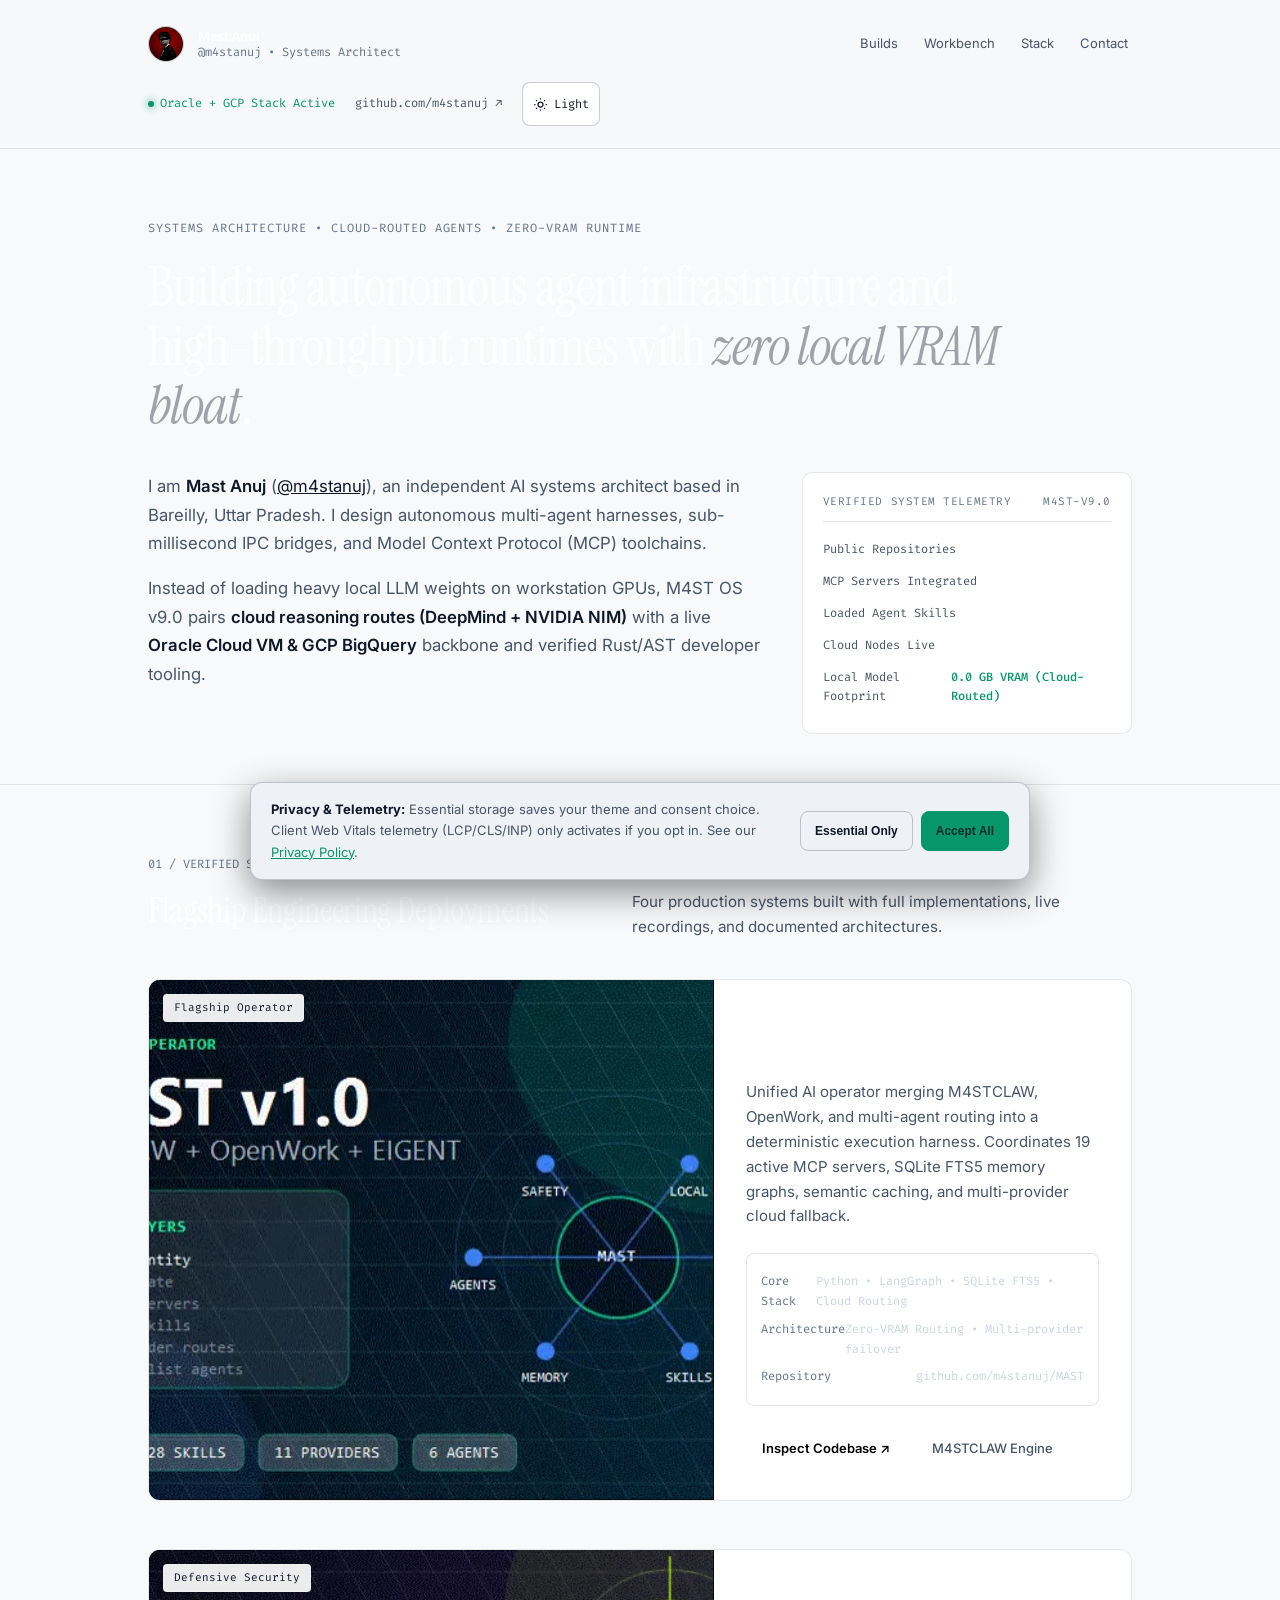
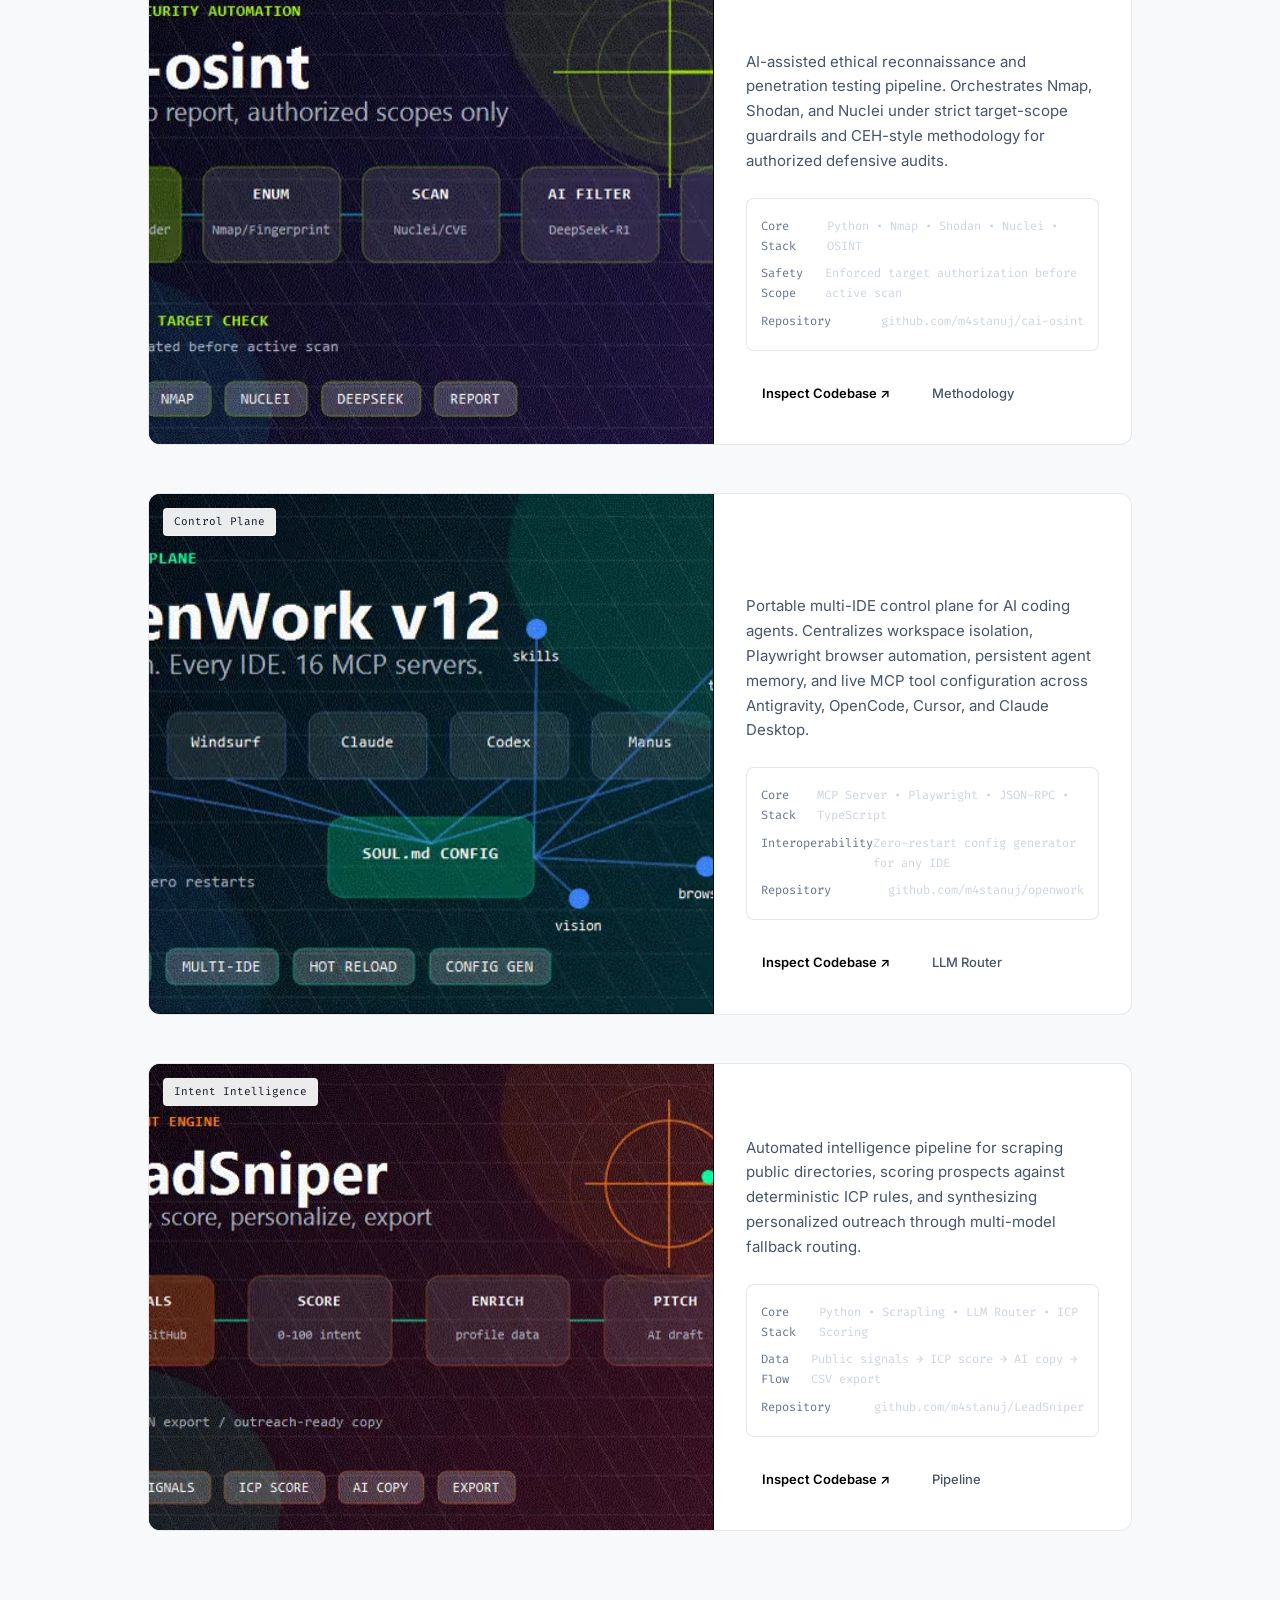
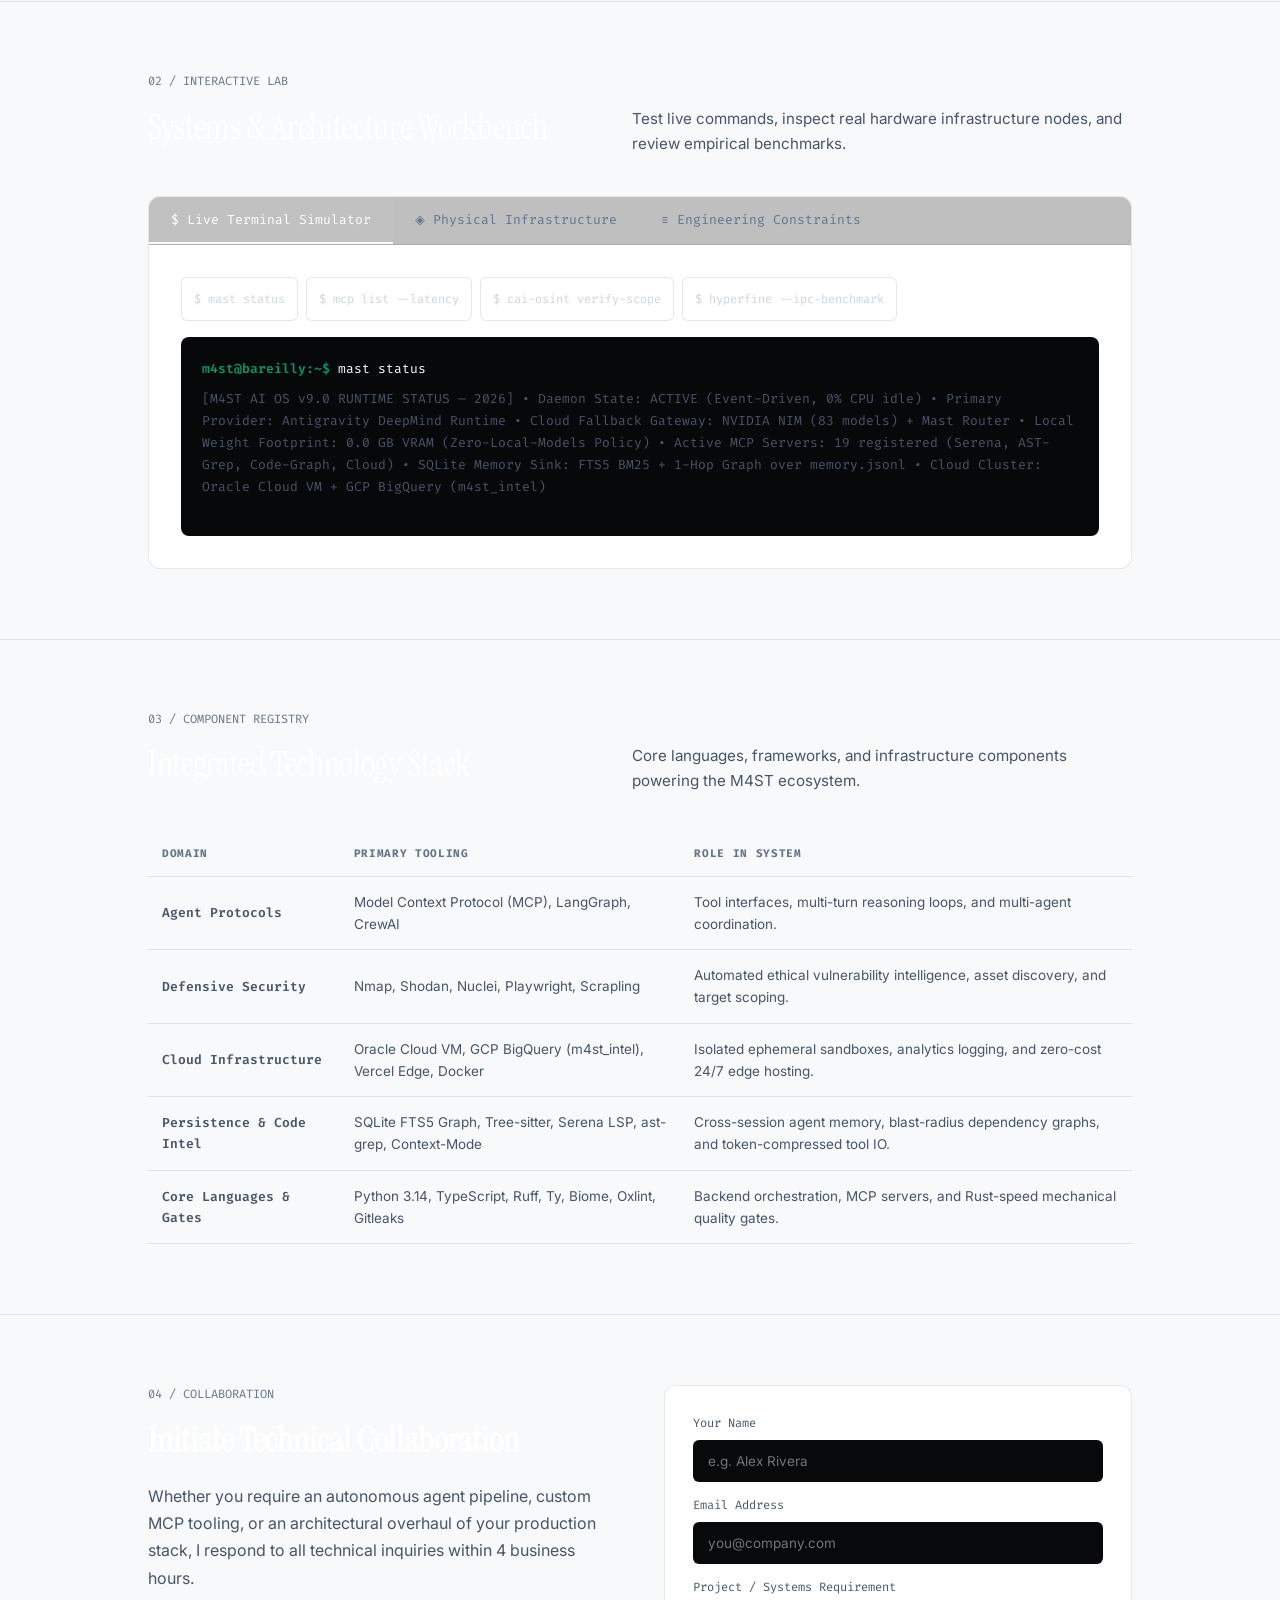
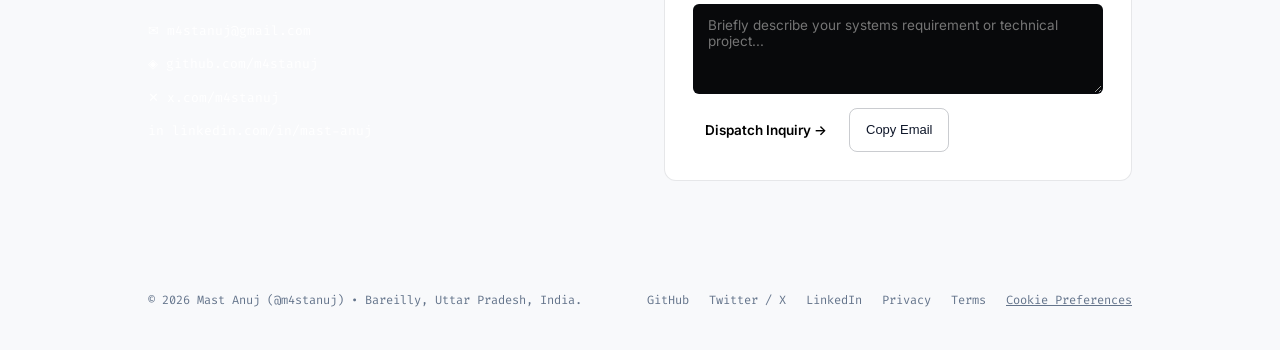
==== commit 991bc063: "chore(upgrade): production hardening, MIT SPDX, tests & zero-VRAM sync" ====
--- a/index.html
+++ b/index.html
@@ -1,1182 +1,1757 @@
 <!DOCTYPE html>
-
 <html lang="en">
-
 <head>
-
-<meta charset="UTF-8">
-
-<meta name="viewport" content="width=device-width, initial-scale=1.0">
-
-<title>M4ST // SYNTHWAVE &mdash; Anuj | Autonomous Agent Systems</title>
-
-<meta name="description" content="M4ST // SYNTHWAVE &mdash; Anuj builds autonomous agent systems, AI pipelines and self-running software. 14 live interfaces, 12+ agents, zero-cost infra. Ride the neon grid.">
-
-<meta name="theme-color" content="#0b0220">
-
-<meta name="robots" content="index, follow">
-
-<link rel="canonical" href="https://m4st.vercel.app/">
-
-<meta property="og:type" content="website">
-
-<meta property="og:url" content="https://m4st.vercel.app/">
-
-<meta property="og:title" content="M4ST // SYNTHWAVE &mdash; Anuj | Autonomous Agent Systems">
-
-<meta property="og:description" content="Anuj builds autonomous agent systems. 14 live interfaces, 12+ agents, zero-cost infra. Ride the neon grid.">
-
-<meta property="og:image" content="https://m4st.vercel.app/og-m4st.png">
-
-<meta name="twitter:card" content="summary_large_image">
-
-<meta name="twitter:title" content="M4ST // SYNTHWAVE &mdash; Anuj | Autonomous Agent Systems">
-
-<meta name="twitter:description" content="Anuj builds autonomous agent systems. Ride the neon grid.">
-
-<meta name="twitter:image" content="https://m4st.vercel.app/og-m4st.png">
-
-<script type="application/ld+json">
-
-{"@context":"https://schema.org","@type":"Person","name":"Anuj","url":"https://m4st.vercel.app/","jobTitle":"Autonomous Agent Systems Engineer","address":{"@type":"PostalAddress","addressLocality":"Bareilly","addressCountry":"IN"},"sameAs":["https://github.com/m4stanuj","https://m4stanuj.vercel.app/"]}
-
-</script>
-
-<link rel="preconnect" href="https://fonts.googleapis.com">
-
-<link rel="preconnect" href="https://fonts.gstatic.com" crossorigin>
-
-<link href="https://fonts.googleapis.com/css2?family=Orbitron:wght@500;700;900&family=JetBrains+Mono:wght@400;600&display=swap" rel="stylesheet">
-
-<style>
-
-:root{
-
-  --pink:#ff2a6d; --cyan:#05d9e8; --purple:#a55eea; --lime:#d7ff3e;
-
-  --bg:#0b0220; --panel:rgba(12,4,36,.72); --line:rgba(5,217,232,.28);
-
-  --text:#e8f6ff; --muted:#9aa7c7;
-
-}
-
-*{margin:0;padding:0;box-sizing:border-box}
-
-html{scroll-behavior:smooth}
-
-body{background:var(--bg);color:var(--text);font-family:'JetBrains Mono',monospace;overflow-x:hidden}
-
-::selection{background:var(--pink);color:#fff}
-
-
-
-/* ---------- CRT SCANLINE ---------- */
-
-body::after{content:"";position:fixed;inset:0;z-index:98;pointer-events:none;opacity:.5;
-
-  background:repeating-linear-gradient(0deg,rgba(0,0,0,.16) 0 1px,transparent 1px 3px)}
-
-
-
-/* ---------- STARFIELD ---------- */
-
-#stars{position:fixed;inset:0;z-index:0;pointer-events:none}
-
-
-
-/* ---------- SYNTHWAVE SUNSET ---------- */
-
-.sky{position:fixed;inset:0;z-index:0;background:
-
-  radial-gradient(120% 90% at 50% 0%, #1a0b3e 0%, #0b0220 45%);
-
-  overflow:hidden;pointer-events:none}
-
-.sunwrap{position:absolute;left:50%;bottom:34%;transform:translateX(-50%);width:340px;height:340px;filter:drop-shadow(0 0 60px rgba(255,42,109,.45))}
-
-.sun{position:absolute;inset:0;border-radius:50%;
-
-  background:
-
-    linear-gradient(180deg,#fff4c2 0%,#ffd76a 18%,#ff9e2c 40%,#ff2a6d 68%,#a55eea 100%);
-
-  -webkit-mask:repeating-linear-gradient(180deg,#000 0 22px,transparent 22px 40px);
-
-          mask:repeating-linear-gradient(180deg,#000 0 22px,transparent 22px 40px);
-
-  animation:sunPulse 6s ease-in-out infinite}
-
-@keyframes sunPulse{0%,100%{transform:scale(1);filter:brightness(1)}50%{transform:scale(1.025);filter:brightness(1.15)}}
-
-.sunglow{position:absolute;left:50%;bottom:34%;transform:translateX(-50%);width:560px;height:560px;border-radius:50%;
-
-  background:radial-gradient(circle,rgba(255,42,109,.28) 0%,rgba(165,94,234,.12) 40%,transparent 70%);
-
-  animation:glowPulse 4s ease-in-out infinite}
-
-@keyframes glowPulse{0%,100%{opacity:.7}50%{opacity:1}}
-
-
-
-/* ---------- GRID FLOOR ---------- */
-
-.floor{position:fixed;left:-50%;right:-50%;bottom:0;height:46vh;z-index:0;
-
-  background:linear-gradient(180deg,transparent 0%,rgba(11,2,32,.4) 12%,rgba(11,2,32,.9) 100%);
-
-  transform:perspective(420px) rotateX(58deg);transform-origin:50% 0;overflow:hidden;pointer-events:none}
-
-.floor::before{content:"";position:absolute;inset:0;
-
-  background:
-
-    linear-gradient(180deg,transparent 0%,rgba(5,217,232,.55) 96%,transparent 100%);
-
-  background-size:100% 54px;
-
-  -webkit-mask:linear-gradient(90deg,transparent 6%,#000 50%,transparent 94%);
-
-          mask:linear-gradient(90deg,transparent 6%,#000 50%,transparent 94%);
-
-  animation:gridScroll 1.1s linear infinite}
-
-@keyframes gridScroll{from{background-position:0 0}to{background-position:0 54px}}
-
-.floor::after{content:"";position:absolute;inset:0;
-
-  background:linear-gradient(90deg,transparent 49.4%,rgba(5,217,232,.75) 50%,transparent 50.6%);
-
-  background-size:90px 100%;opacity:.5;
-
-  -webkit-mask:linear-gradient(180deg,transparent 0%,#000 55%,transparent 100%);
-
-          mask:linear-gradient(180deg,transparent 0%,#000 55%,transparent 100%)}
-
-
-
-/* ---------- LAYOUT ---------- */
-
-.shell{position:relative;z-index:2;max-width:1080px;margin:0 auto;padding:0 22px}
-
-
-
-/* ---------- HEADER ---------- */
-
-.hdr{display:flex;justify-content:space-between;align-items:center;padding:20px 0;border-bottom:1px solid var(--line)}
-
-.logo{font-family:'Orbitron',sans-serif;font-weight:900;font-size:19px;letter-spacing:.14em;
-
-  color:#fff;text-shadow:0 0 8px var(--cyan),0 0 22px rgba(5,217,232,.5)}
-
-.logo span{color:var(--pink);text-shadow:0 0 8px var(--pink)}
-
-.hnav{display:flex;gap:18px;flex-wrap:wrap;align-items:center}
-
-.hnav a{color:var(--muted);text-decoration:none;font-size:12px;letter-spacing:.12em;text-transform:uppercase;transition:.2s}
-
-.hnav a:hover{color:var(--cyan);text-shadow:0 0 10px var(--cyan)}
-
-.clock{font-size:11px;color:var(--lime);letter-spacing:.14em;border:1px solid rgba(215,255,62,.35);padding:5px 10px;border-radius:4px;text-shadow:0 0 8px rgba(215,255,62,.5)}
-
-
-
-/* ---------- HERO ---------- */
-
-.hero{min-height:88vh;display:flex;flex-direction:column;justify-content:center;align-items:center;text-align:center;padding:70px 0 120px}
-
-.kick{font-size:12px;letter-spacing:.42em;text-transform:uppercase;color:var(--cyan);text-shadow:0 0 12px var(--cyan);margin-bottom:18px}
-
-.kick::before{content:'\25B8 '}.kick::after{content:' \25C2'}
-
-.hero h1{font-family:'Orbitron',sans-serif;font-weight:900;font-size:clamp(58px,13vw,150px);line-height:.95;letter-spacing:.04em;
-
-  background:linear-gradient(90deg,#fff 0%,var(--cyan) 30%,var(--pink) 60%,#fff 100%);background-size:220% auto;
-
-  -webkit-background-clip:text;background-clip:text;color:transparent;
-
-  animation:shine 6s linear infinite;filter:drop-shadow(0 0 26px rgba(255,42,109,.35))}
-
-@keyframes shine{to{background-position:220% center}}
-
-.hero h1 .g{color:var(--lime);-webkit-text-fill-color:var(--lime);text-shadow:0 0 18px var(--lime)}
-
-.sub{max-width:620px;margin:26px auto 0;color:var(--muted);font-size:14px;line-height:1.75}
-
-.sub b{color:var(--text);font-weight:600}
-
-.cta{display:flex;gap:16px;margin-top:38px;flex-wrap:wrap;justify-content:center}
-
-.btn{font-family:'JetBrains Mono',monospace;font-size:13px;letter-spacing:.14em;text-transform:uppercase;text-decoration:none;
-
-  padding:14px 30px;border:1px solid var(--cyan);color:var(--cyan);border-radius:4px;position:relative;overflow:hidden;transition:.25s}
-
-.btn:hover{box-shadow:0 0 24px rgba(5,217,232,.5);text-shadow:0 0 8px var(--cyan);transform:translateY(-2px)}
-
-.btn.pink{border-color:var(--pink);color:var(--pink)}
-
-.btn.pink:hover{box-shadow:0 0 24px rgba(255,42,109,.5);text-shadow:0 0 8px var(--pink)}
-
-.meta{position:absolute;bottom:26px;left:50%;transform:translateX(-50%);display:flex;gap:26px;font-size:11px;color:var(--muted);letter-spacing:.18em;text-transform:uppercase}
-
-.meta b{color:var(--cyan);text-shadow:0 0 8px var(--cyan)}
-
-
-
-/* ---------- SECTIONS ---------- */
-
-section{padding:72px 0}
-
-.sec-tag{font-size:11px;letter-spacing:.4em;text-transform:uppercase;color:var(--pink);text-shadow:0 0 10px var(--pink);margin-bottom:10px}
-
-h2.sec{font-family:'Orbitron',sans-serif;font-weight:700;font-size:clamp(26px,4.6vw,42px);letter-spacing:.06em;margin-bottom:40px}
-
-h2.sec em{font-style:normal;color:var(--cyan);text-shadow:0 0 14px var(--cyan)}
-
-.card{background:var(--panel);border:1px solid var(--line);border-radius:10px;padding:26px;backdrop-filter:blur(10px);box-shadow:0 0 30px rgba(5,217,232,.06);transition:.3s}
-
-.card:hover{border-color:var(--pink);box-shadow:0 0 34px rgba(255,42,109,.14);transform:translateY(-3px)}
-
-
-
-/* about */
-
-.about-grid{display:grid;grid-template-columns:repeat(auto-fit,minmax(280px,1fr));gap:18px}
-
-.stat{font-family:'Orbitron',sans-serif;font-weight:700;font-size:30px;color:var(--lime);text-shadow:0 0 16px var(--lime)}
-
-.stat-lbl{font-size:11px;letter-spacing:.22em;text-transform:uppercase;color:var(--muted);margin-top:6px}
-
-
-
-/* skills */
-
-.skill{margin-bottom:20px}
-
-.skill-top{display:flex;justify-content:space-between;font-size:12px;letter-spacing:.1em;margin-bottom:8px}
-
-.skill-top span:first-child{color:var(--text)}.skill-top span:last-child{color:var(--cyan)}
-
-.bar{height:10px;background:rgba(255,255,255,.06);border-radius:5px;overflow:hidden;border:1px solid rgba(255,255,255,.08)}
-
-.bar i{display:block;height:100%;border-radius:5px;background:linear-gradient(90deg,var(--pink),var(--cyan));
-
-  box-shadow:0 0 14px rgba(255,42,109,.6);width:0;transition:width 1.2s cubic-bezier(.2,.8,.2,1)}
-
-
-
-/* agents */
-
-.grid3{display:grid;grid-template-columns:repeat(auto-fit,minmax(260px,1fr));gap:18px}
-
-.ag .ic{font-size:26px;margin-bottom:12px}
-
-.ag h3{font-family:'Orbitron',sans-serif;font-size:16px;letter-spacing:.08em;margin-bottom:10px;color:#fff}
-
-.ag h3 i{font-style:normal;color:var(--pink)}
-
-.ag p{font-size:12.5px;color:var(--muted);line-height:1.7}
-
-.chips{display:flex;flex-wrap:wrap;gap:8px;margin-top:14px}
-
-.chip{font-size:10.5px;letter-spacing:.08em;text-transform:uppercase;padding:4px 10px;border:1px solid rgba(5,217,232,.4);color:var(--cyan);border-radius:100px}
-
-.chip.hot{border-color:rgba(255,42,109,.5);color:var(--pink)}
-
-
-
-/* projects */
-
-.gridp{display:grid;grid-template-columns:repeat(auto-fit,minmax(300px,1fr));gap:18px}
-
-.proj .ptop{display:flex;justify-content:space-between;align-items:center;margin-bottom:12px}
-
-.proj .ic{font-size:24px}
-
-.lang{font-size:10px;letter-spacing:.14em;text-transform:uppercase;padding:3px 9px;border-radius:100px;border:1px solid rgba(165,94,234,.5);color:var(--purple)}
-
-.proj h3{font-family:'Orbitron',sans-serif;font-size:16px;letter-spacing:.06em;margin-bottom:8px}
-
-.proj h3 a{color:#fff;text-decoration:none;transition:.2s}
-
-.proj h3 a:hover{color:var(--cyan);text-shadow:0 0 12px var(--cyan)}
-
-.proj p{font-size:12.5px;color:var(--muted);line-height:1.7}
-
-.proj .go{display:inline-block;margin-top:14px;font-size:11px;letter-spacing:.12em;text-transform:uppercase;color:var(--lime);text-decoration:none;border-bottom:1px dashed rgba(215,255,62,.4);padding-bottom:2px;transition:.2s}
-
-.proj .go:hover{text-shadow:0 0 10px var(--lime);border-color:var(--lime)}
-
-
-
-
-
-/* marquee */
-
-.marquee{overflow:hidden;border-top:1px solid var(--line);border-bottom:1px solid var(--line);padding:14px 0;margin:10px 0}
-
-.mq{display:inline-block;white-space:nowrap;font-family:'Orbitron',sans-serif;font-weight:700;letter-spacing:.3em;font-size:15px;
-
-  color:transparent;-webkit-text-stroke:1px var(--purple);animation:mq 26s linear infinite}
-
-.mq span{color:var(--pink);-webkit-text-stroke:0;margin:0 22px}
-
-@keyframes mq{from{transform:translateX(0)}to{transform:translateX(-50%)}}
-
-
-
-/* contact */
-
-.contact{display:flex;gap:14px;flex-wrap:wrap;justify-content:center}
-
-.contact a{color:var(--muted);text-decoration:none;font-size:13px;letter-spacing:.08em;border:1px solid rgba(255,255,255,.14);padding:12px 20px;border-radius:6px;transition:.25s}
-
-.contact a:hover{color:var(--lime);border-color:var(--lime);box-shadow:0 0 18px rgba(215,255,62,.25)}
-
-
-
-/* ---------- FOOTER ---------- */
-
-footer{position:relative;z-index:2;border-top:1px solid var(--line);padding:44px 22px 34px;text-align:center;background:rgba(8,2,24,.85);backdrop-filter:blur(8px)}
-
-.fnet{font-family:'Orbitron',sans-serif;font-weight:700;font-size:15px;letter-spacing:.1em;margin-bottom:6px}
-
-.fnet span{color:var(--cyan);text-shadow:0 0 10px var(--cyan)}
-
-.fcount{font-size:11px;color:var(--purple);letter-spacing:.22em;text-transform:uppercase;margin-bottom:22px}
-
-nav.links{display:flex;flex-wrap:wrap;justify-content:center;gap:8px;max-width:860px;margin:0 auto 24px}
-
-nav.links a{color:var(--text);text-decoration:none;border:1.5px solid var(--cyan);padding:6px 14px;border-radius:100px;font-size:11px;font-weight:600;transition:all .18s;opacity:.85}
-
-nav.links a:hover{opacity:1;box-shadow:0 0 14px rgba(5,217,232,.5);transform:translateY(-1px)}
-
-nav.links a.me{color:#0b0220;background:var(--lime);border-color:var(--lime);font-weight:700;opacity:1;box-shadow:0 0 18px rgba(215,255,62,.45)}
-
-.fcopy{font-size:11px;color:var(--muted);letter-spacing:.1em}
-
-.fcopy b{color:var(--pink)}
-
-
-
-/* ---------- CURSOR TRAIL ---------- */
-
-#trail{position:fixed;top:0;left:0;width:6px;height:6px;border-radius:50%;background:var(--cyan);
-
-  box-shadow:0 0 12px var(--cyan),0 0 30px rgba(5,217,232,.5);pointer-events:none;z-index:99;transition:transform .12s}
-
-#trail.big{transform:scale(3);background:var(--pink);box-shadow:0 0 16px var(--pink)}
-
-
-
-/* reveal */
-
-.rv{opacity:0;transform:translateY(26px);transition:opacity .7s ease,transform .7s ease}
-
-.rv.in{opacity:1;transform:none}
-
-
-
-/* ---------- SCROLLBAR ---------- */
-
-::-webkit-scrollbar{width:10px}
-
-::-webkit-scrollbar-track{background:#070116}
-
-::-webkit-scrollbar-thumb{background:linear-gradient(180deg,var(--pink),var(--cyan));border-radius:5px;box-shadow:0 0 10px rgba(255,42,109,.5)}
-
-::-webkit-scrollbar-thumb:hover{background:linear-gradient(180deg,var(--cyan),var(--pink))}
-
-
-
-/* ---------- SCROLL PROGRESS ---------- */
-
-#progress{position:fixed;top:0;left:0;height:3px;width:0;z-index:120;background:linear-gradient(90deg,var(--cyan),var(--pink),var(--lime));box-shadow:0 0 12px rgba(5,217,232,.8)}
-
-
-
-/* ---------- BACK TO TOP ---------- */
-
-#totop{position:fixed;right:22px;bottom:22px;width:44px;height:44px;z-index:110;display:flex;align-items:center;justify-content:center;border:1px solid var(--cyan);color:var(--cyan);background:rgba(8,2,24,.85);border-radius:50%;font-size:15px;text-decoration:none;opacity:0;transform:translateY(14px);pointer-events:none;transition:.3s;backdrop-filter:blur(6px)}
-
-#totop.show{opacity:1;transform:none;pointer-events:auto}
-
-#totop:hover{box-shadow:0 0 20px rgba(5,217,232,.6);text-shadow:0 0 10px var(--cyan)}
-
-
-
-/* ---------- SIDE RAIL ---------- */
-
-#rail{position:fixed;right:20px;top:50%;transform:translateY(-50%);z-index:100;display:flex;flex-direction:column;gap:14px}
-
-#rail a{color:var(--muted);text-decoration:none;font-size:10.5px;letter-spacing:.1em;font-family:'Orbitron',sans-serif;position:relative;transition:.2s;opacity:.55}
-
-#rail a::before{content:"";position:absolute;left:-10px;top:50%;transform:translateY(-50%);width:18px;height:1px;background:var(--cyan);opacity:0;transition:.2s}
-
-#rail a.on{color:var(--lime);opacity:1;text-shadow:0 0 10px rgba(215,255,62,.6)}
-
-#rail a.on::before{opacity:1;box-shadow:0 0 8px var(--cyan)}
-
-
-
-/* ---------- BOOT SCREEN ---------- */
-
-#boot{position:fixed;inset:0;z-index:200;background:#070116;display:flex;align-items:center;justify-content:center;transition:opacity .5s ease}
-
-#boot.off{opacity:0;pointer-events:none}
-
-.boot-inner{text-align:center;width:300px}
-
-.boot-logo{font-family:'Orbitron',sans-serif;font-weight:900;font-size:34px;letter-spacing:.16em;color:#fff;text-shadow:0 0 14px var(--cyan),0 0 40px rgba(5,217,232,.5);margin-bottom:26px}
-
-.boot-logo span{color:var(--pink);text-shadow:0 0 14px var(--pink)}
-
-.boot-bar{height:5px;border-radius:3px;background:rgba(255,255,255,.07);border:1px solid rgba(5,217,232,.3);overflow:hidden}
-
-.boot-bar i{display:block;height:100%;width:0;background:linear-gradient(90deg,var(--cyan),var(--pink));box-shadow:0 0 12px rgba(5,217,232,.8)}
-
-.boot-txt{margin-top:14px;font-size:10.5px;letter-spacing:.3em;text-transform:uppercase;color:var(--muted)}
-
-
-
-/* ---------- TYPING ---------- */
-
-.typed-line{margin-top:12px;min-height:22px;font-size:13.5px;color:var(--cyan);letter-spacing:.05em;text-shadow:0 0 10px rgba(5,217,232,.5)}
-
-.caret{display:inline-block;width:2px;height:15px;background:var(--cyan);margin-left:3px;vertical-align:-2px;animation:blink 1s steps(1) infinite;box-shadow:0 0 8px var(--cyan)}
-
-@keyframes blink{50%{opacity:0}}
-
-
-
-/* ---------- TERMINAL ---------- */
-
-.term{margin-top:22px;border:1px solid var(--line);border-radius:10px;background:rgba(3,1,12,.85);backdrop-filter:blur(8px);overflow:hidden;box-shadow:0 0 30px rgba(5,217,232,.08)}
-
-.term-head{display:flex;align-items:center;gap:7px;padding:10px 14px;border-bottom:1px solid var(--line);background:rgba(12,4,36,.6)}
-
-.tdot{width:10px;height:10px;border-radius:50%}
-
-.tdot.r{background:#ff5f57}.tdot.y{background:#febc2e}.tdot.g{background:#28c840}
-
-.term-title{margin-left:8px;font-size:10.5px;letter-spacing:.18em;text-transform:uppercase;color:var(--muted)}
-
-.term-body{padding:14px 16px;font-size:12px;line-height:1.85;min-height:120px}
-
-.term-body p{white-space:pre-wrap}
-
-.tk{color:var(--purple)}
-
-.tc{color:var(--cyan)}
-
-.term-body .ok{color:var(--lime)}
-
-
-
-/* active nav */
-
-.hnav a.on{color:var(--lime);text-shadow:0 0 10px var(--lime)}
-
-
-
-@media(max-width:640px){
-
-  .hdr{flex-direction:column;gap:12px}
-
-  .meta{position:static;transform:none;margin-top:18px;justify-content:center}
-
-  #rail{display:none}
-
-  #totop{right:14px;bottom:14px}
-
-}
-
-</style>
-
+  <meta charset="UTF-8">
+  <meta name="viewport" content="width=device-width, initial-scale=1.0">
+  <title>Mast Anuj — Systems & AI Architecture Engineer | m4st</title>
+  
+  <!-- SEO Canonical & Indexing -->
+  <link rel="canonical" href="https://m4stanujgithubio.vercel.app/">
+  <meta name="author" content="Mast Anuj (@m4stanuj)">
+  <meta name="description" content="Independent AI systems architect from India. Creator of MAST, M4STCLAW, cai-osint, OpenWork, and LeadSniper. 19 active MCP servers, 128 agent skills, and Oracle + GCP cloud architecture.">
+  <meta name="keywords" content="Mast Anuj, m4stanuj, Anuj Kumar, M4ST, M4STCLAW, MAST, cai-osint, OpenWork, LeadSniper, Model Context Protocol, MCP, Autonomous Agents, Oracle Cloud, GCP BigQuery">
+  <meta name="theme-color" content="#0c0d0f">
+
+  <!-- Icons & PWA Manifest -->
+  <link rel="icon" type="image/svg+xml" href="/assets/favicon.svg">
+  <link rel="apple-touch-icon" href="/assets/m4stanuj-real-avatar.png">
+  <link rel="manifest" href="/manifest.webmanifest">
+  
+  <!-- IndexNow & Bot Directives -->
+  <meta name="indexnow-key" content="55b37e8913b54433a00506eb6128db78">
+  <meta name="robots" content="index, follow, max-snippet:-1, max-image-preview:large, max-video-preview:-1">
+  <meta name="googlebot" content="index, follow, max-snippet:-1, max-image-preview:large, max-video-preview:-1">
+
+  <!-- OpenGraph & Social Sharing -->
+  <meta property="og:type" content="profile">
+  <meta property="og:title" content="Mast Anuj (@m4stanuj) — Systems & AI Architecture Engineer">
+  <meta property="og:description" content="Building autonomous agent harnesses, multi-model cloud routing, and defensive OSINT pipelines. 19 MCP servers, 17 open-source repos.">
+  <meta property="og:url" content="https://m4stanujgithubio.vercel.app/">
+  <meta property="og:site_name" content="Mast Anuj">
+  <meta property="og:image" content="https://m4stanujgithubio.vercel.app/assets/og-card.png">
+  <meta property="og:image:width" content="1200">
+  <meta property="og:image:height" content="630">
+  
+  <meta name="twitter:card" content="summary_large_image">
+  <meta name="twitter:site" content="@m4stanuj">
+  <meta name="twitter:creator" content="@m4stanuj">
+  <meta name="twitter:title" content="Mast Anuj (@m4stanuj) — Systems & AI Architecture">
+  <meta name="twitter:description" content="Independent builder of the M4ST AI OS ecosystem. Explore verified engineering deployments and benchmarks.">
+  <meta name="twitter:image" content="https://m4stanujgithubio.vercel.app/assets/og-card.png">
+
+  <!-- Typography: Editorial Serif + Modern Clean Mono & Sans (swap eliminates FOIT) -->
+  <link rel="preconnect" href="https://fonts.googleapis.com">
+  <link rel="preconnect" href="https://fonts.gstatic.com" crossorigin>
+  <link href="https://fonts.googleapis.com/css2?family=Fira+Code:wght@400;500;600&family=Instrument+Serif:ital@0;1&family=Inter:wght@300;400;500;600;700&display=swap" rel="stylesheet">
+
+  <!-- Zero-FOUC Theme Initialization -->
+  <script>
+    (function(){try{var t=localStorage.getItem('m4st_theme');if(t==='light'||(!t&&window.matchMedia('(prefers-color-scheme: light)').matches)){document.documentElement.dataset.theme='light';}}catch(e){}})();
+  </script>
+
+  <!-- Schema.org Knowledge Graph -->
+  <script type="application/ld+json">
+  {
+    "@context": "https://schema.org",
+    "@graph": [
+      {
+        "@type": "Person",
+        "@id": "https://m4stanujgithubio.vercel.app/#person",
+        "name": "Mast Anuj",
+        "alternateName": ["m4stanuj", "Anuj Kumar", "m4st", "M4ST"],
+        "description": "Independent AI Systems Architect and Creator of the M4ST Autonomous Ecosystem (M4STCLAW, MAST, cai-osint, OpenWork, LeadSniper).",
+        "url": "https://m4stanujgithubio.vercel.app",
+        "image": "https://m4stanujgithubio.vercel.app/assets/og-card.png",
+        "email": "mailto:m4stanuj@gmail.com",
+        "sameAs": [
+          "https://m4st-anuj.pages.dev",
+          "https://github.com/m4stanuj",
+          "https://x.com/m4stanuj",
+          "https://in.linkedin.com/in/mast-anuj",
+          "https://m4st.vercel.app"
+        ],
+        "jobTitle": "Independent Systems & AI Architect",
+        "knowsAbout": [
+          "Model Context Protocol (MCP)",
+          "Autonomous Agent Infrastructure",
+          "Authorized Defensive OSINT (Nmap, Shodan, Nuclei)",
+          "Oracle Cloud & GCP BigQuery Architecture"
+        ]
+      },
+      {
+        "@type": "WebSite",
+        "@id": "https://m4stanujgithubio.vercel.app/#website",
+        "url": "https://m4stanujgithubio.vercel.app",
+        "name": "Mast Anuj — Systems Architecture & Engineering Journal",
+        "publisher": { "@id": "https://m4stanujgithubio.vercel.app/#person" }
+      },
+      {
+        "@type": "SoftwareApplication",
+        "@id": "https://github.com/m4stanuj/MAST#software",
+        "name": "MAST v1.0 — Autonomous System Terminal",
+        "applicationCategory": "DeveloperApplication",
+        "operatingSystem": "Cross-Platform",
+        "url": "https://github.com/m4stanuj/MAST",
+        "author": { "@id": "https://m4stanujgithubio.vercel.app/#person" }
+      },
+      {
+        "@type": "SoftwareApplication",
+        "@id": "https://github.com/m4stanuj/cai-osint#software",
+        "name": "cai-osint — Authorized Recon Framework",
+        "applicationCategory": "SecurityApplication",
+        "operatingSystem": "Cross-Platform",
+        "url": "https://github.com/m4stanuj/cai-osint",
+        "author": { "@id": "https://m4stanujgithubio.vercel.app/#person" }
+      },
+      {
+        "@type": "SoftwareApplication",
+        "@id": "https://github.com/m4stanuj/openwork#software",
+        "name": "OpenWork — Universal MCP Workspace",
+        "applicationCategory": "DeveloperApplication",
+        "operatingSystem": "Cross-Platform",
+        "url": "https://github.com/m4stanuj/openwork",
+        "author": { "@id": "https://m4stanujgithubio.vercel.app/#person" }
+      },
+      {
+        "@type": "SoftwareApplication",
+        "@id": "https://github.com/m4stanuj/LeadSniper#software",
+        "name": "LeadSniper — AI Outreach Engine",
+        "applicationCategory": "BusinessApplication",
+        "operatingSystem": "Cross-Platform",
+        "url": "https://github.com/m4stanuj/LeadSniper",
+        "author": { "@id": "https://m4stanujgithubio.vercel.app/#person" }
+      }
+    ]
+  }
+  </script>
+
+  <style>
+    :root {
+      --bg: #0c0d0f;
+      --surface: #14161a;
+      --surface-elevated: #1a1d24;
+      --border: rgba(255, 255, 255, 0.08);
+      --border-strong: rgba(255, 255, 255, 0.16);
+      --text: #ededed;
+      --text-muted: #a6adb9;
+      --text-dim: #949ba8;
+      --accent: #e2e8f0;
+      --amber: #f59e0b;
+      --emerald: #10b981;
+      --cyan: #06b6d4;
+      --blue: #3b82f6;
+      --font-sans: 'Inter', -apple-system, BlinkMacSystemFont, sans-serif;
+      --font-serif: 'Instrument Serif', Georgia, serif;
+      --font-mono: 'Fira Code', monospace;
+      --max-w: 1040px;
+    }
+
+    * { box-sizing: border-box; margin: 0; padding: 0; }
+
+    html {
+      scroll-behavior: smooth;
+      background: var(--bg);
+    }
+
+    body {
+      background-color: var(--bg);
+      color: var(--text);
+      font-family: var(--font-sans);
+      font-size: 15px;
+      line-height: 1.65;
+      -webkit-font-smoothing: antialiased;
+      position: relative;
+    }
+
+    /* Subtle Technical Grid Background */
+    body::before {
+      content: "";
+      position: fixed;
+      top: 0; left: 0; width: 100vw; height: 100vh;
+      pointer-events: none;
+      background-image: 
+        linear-gradient(to right, rgba(255, 255, 255, 0.02) 1px, transparent 1px),
+        linear-gradient(to bottom, rgba(255, 255, 255, 0.02) 1px, transparent 1px);
+      background-size: 48px 48px;
+      z-index: 0;
+    }
+
+    .container {
+      width: 100%;
+      max-width: var(--max-w);
+      margin: 0 auto;
+      padding: 0 28px;
+      position: relative;
+      z-index: 1;
+    }
+
+    /* Top Masthead */
+    .masthead {
+      border-bottom: 1px solid var(--border);
+      padding: 22px 0;
+      font-size: 13px;
+    }
+
+    .masthead-inner {
+      display: flex;
+      justify-content: space-between;
+      align-items: center;
+      flex-wrap: wrap;
+      gap: 16px;
+    }
+
+    .identity-group {
+      display: flex;
+      align-items: center;
+      gap: 14px;
+    }
+
+    .avatar-mini {
+      width: 36px;
+      height: 36px;
+      border-radius: 50%;
+      border: 1.5px solid var(--border-strong);
+      object-fit: cover;
+    }
+
+    .identity-text {
+      line-height: 1.25;
+    }
+
+    .identity-name {
+      font-weight: 600;
+      color: #ffffff;
+      letter-spacing: -0.01em;
+    }
+
+    .identity-sub {
+      color: var(--text-dim);
+      font-size: 12px;
+      font-family: var(--font-mono);
+    }
+
+    .masthead-meta {
+      display: flex;
+      align-items: center;
+      gap: 20px;
+      color: var(--text-dim);
+      font-family: var(--font-mono);
+      font-size: 12px;
+    }
+
+    .status-live {
+      display: inline-flex;
+      align-items: center;
+      gap: 6px;
+      color: var(--emerald);
+    }
+
+    .status-ping {
+      width: 6px;
+      height: 6px;
+      border-radius: 50%;
+      background: var(--emerald);
+      box-shadow: 0 0 8px var(--emerald);
+    }
+
+    .masthead-meta a {
+      color: var(--text-muted);
+      text-decoration: none;
+      transition: color 0.15s;
+    }
+
+    .masthead-meta a:hover {
+      color: #ffffff;
+    }
+
+    /* Hero Statement */
+    .hero {
+      padding: 70px 0 50px 0;
+      border-bottom: 1px solid var(--border);
+    }
+
+    .hero-eyebrow {
+      font-family: var(--font-mono);
+      font-size: 12px;
+      color: var(--text-dim);
+      text-transform: uppercase;
+      letter-spacing: 0.08em;
+      margin-bottom: 18px;
+    }
+
+    .hero-manifesto {
+      font-family: var(--font-serif);
+      font-size: 3.4rem;
+      font-weight: 400;
+      line-height: 1.1;
+      letter-spacing: -0.02em;
+      color: #ffffff;
+      margin-bottom: 28px;
+      max-width: 900px;
+    }
+
+    .hero-manifesto em {
+      font-style: italic;
+      color: #a1a1aa;
+    }
+
+    .hero-brief {
+      display: grid;
+      grid-template-columns: 1.3fr 0.7fr;
+      gap: 40px;
+      align-items: flex-start;
+      margin-top: 36px;
+    }
+
+    .hero-prose {
+      font-size: 1.05rem;
+      color: var(--text-muted);
+      line-height: 1.7;
+    }
+
+    .hero-prose p {
+      margin-bottom: 16px;
+    }
+
+    .hero-prose p:last-child {
+      margin-bottom: 0;
+    }
+
+    .hero-prose strong {
+      color: #ffffff;
+      font-weight: 600;
+    }
+
+    /* Live Telemetry Card */
+    .telemetry-card {
+      background: var(--surface);
+      border: 1px solid var(--border);
+      border-radius: 10px;
+      padding: 20px;
+      font-family: var(--font-mono);
+      font-size: 12px;
+    }
+
+    .telemetry-header {
+      display: flex;
+      justify-content: space-between;
+      color: var(--text-dim);
+      border-bottom: 1px solid var(--border);
+      padding-bottom: 10px;
+      margin-bottom: 12px;
+      font-size: 11px;
+      text-transform: uppercase;
+      letter-spacing: 0.05em;
+    }
+
+    .telemetry-row {
+      display: flex;
+      justify-content: space-between;
+      padding: 6px 0;
+      color: var(--text-muted);
+    }
+
+    .telemetry-row span:last-child {
+      color: #ffffff;
+      font-weight: 500;
+    }
+
+    .telemetry-row.accent span:last-child {
+      color: var(--emerald);
+    }
+
+    /* Section Headers */
+    .section-wrap {
+      padding: 70px 0;
+      border-bottom: 1px solid var(--border);
+    }
+
+    .section-head {
+      margin-bottom: 40px;
+      display: flex;
+      justify-content: space-between;
+      align-items: flex-end;
+      flex-wrap: wrap;
+      gap: 16px;
+    }
+
+    .section-num {
+      font-family: var(--font-mono);
+      font-size: 12px;
+      color: var(--text-dim);
+      display: block;
+      margin-bottom: 6px;
+    }
+
+    .section-title {
+      font-family: var(--font-serif);
+      font-size: 2.2rem;
+      font-weight: 400;
+      color: #ffffff;
+      letter-spacing: -0.01em;
+    }
+
+    .section-desc {
+      color: var(--text-muted);
+      font-size: 0.95rem;
+      max-width: 500px;
+    }
+
+    /* Bespoke Case Study Cards */
+    .case-studies {
+      display: flex;
+      flex-direction: column;
+      gap: 48px;
+    }
+
+    .case-item {
+      background: var(--surface);
+      border: 1px solid var(--border);
+      border-radius: 12px;
+      overflow: hidden;
+      display: grid;
+      grid-template-columns: 1.15fr 0.85fr;
+      transition: border-color 0.2s ease, transform 0.2s ease;
+    }
+
+    .case-item:hover {
+      border-color: var(--border-strong);
+      transform: translateY(-2px);
+    }
+
+    .case-media {
+      background: #06080b;
+      position: relative;
+      overflow: hidden;
+      min-height: 360px;
+      border-right: 1px solid var(--border);
+    }
+
+    .case-gif {
+      width: 100%;
+      height: 100%;
+      object-fit: cover;
+      display: block;
+    }
+
+    .case-overlay-tag {
+      position: absolute;
+      top: 14px;
+      left: 14px;
+      background: rgba(12, 13, 15, 0.85);
+      border: 1px solid rgba(255, 255, 255, 0.12);
+      color: #ffffff;
+      font-family: var(--font-mono);
+      font-size: 11px;
+      padding: 4px 10px;
+      border-radius: 4px;
+      backdrop-filter: blur(8px);
+    }
+
+    .case-content {
+      padding: 32px;
+      display: flex;
+      flex-direction: column;
+      justify-content: space-between;
+    }
+
+    .case-header h3 {
+      font-size: 1.35rem;
+      font-weight: 600;
+      color: #ffffff;
+      letter-spacing: -0.02em;
+      margin-bottom: 12px;
+      line-height: 1.3;
+    }
+
+    .case-summary {
+      color: var(--text-muted);
+      font-size: 0.94rem;
+      line-height: 1.65;
+      margin-bottom: 24px;
+    }
+
+    .case-specs {
+      background: rgba(255, 255, 255, 0.02);
+      border: 1px solid var(--border);
+      border-radius: 8px;
+      padding: 14px;
+      margin-bottom: 24px;
+      font-family: var(--font-mono);
+      font-size: 12px;
+    }
+
+    .spec-line {
+      display: flex;
+      justify-content: space-between;
+      padding: 4px 0;
+      color: var(--text-dim);
+    }
+
+    .spec-line span:last-child {
+      color: #cbd5e1;
+    }
+
+    .case-footer {
+      display: flex;
+      align-items: center;
+      gap: 14px;
+    }
+
+    .btn-link-primary {
+      background: #ffffff;
+      color: #000000;
+      text-decoration: none;
+      font-size: 13px;
+      font-weight: 600;
+      padding: 8px 16px;
+      border-radius: 6px;
+      display: inline-flex;
+      align-items: center;
+      gap: 6px;
+      transition: background 0.15s;
+    }
+
+    .btn-link-primary:hover {
+      background: #e2e8f0;
+    }
+
+    .btn-link-secondary {
+      color: var(--text-muted);
+      text-decoration: none;
+      font-size: 13px;
+      font-weight: 500;
+      padding: 8px 12px;
+      border-radius: 6px;
+      transition: color 0.15s;
+    }
+
+    .btn-link-secondary:hover {
+      color: #ffffff;
+    }
+
+    /* Interactive Systems Workbench */
+    .workbench-card {
+      background: var(--surface);
+      border: 1px solid var(--border);
+      border-radius: 12px;
+      overflow: hidden;
+    }
+
+    .workbench-nav {
+      display: flex;
+      border-bottom: 1px solid var(--border);
+      background: rgba(0, 0, 0, 0.25);
+    }
+
+    .workbench-tab {
+      padding: 14px 22px;
+      font-family: var(--font-mono);
+      font-size: 13px;
+      color: var(--text-dim);
+      background: transparent;
+      border: none;
+      border-bottom: 2px solid transparent;
+      cursor: pointer;
+      display: flex;
+      align-items: center;
+      gap: 8px;
+      transition: all 0.15s ease;
+    }
+
+    .workbench-tab.active {
+      color: #ffffff;
+      border-bottom-color: #ffffff;
+      background: rgba(255, 255, 255, 0.03);
+    }
+
+    .workbench-tab:hover {
+      color: var(--text);
+    }
+
+    .workbench-panel {
+      padding: 32px;
+      display: none;
+    }
+
+    .workbench-panel.active {
+      display: block;
+    }
+
+    .terminal-console {
+      background: #07080a;
+      border: 1px solid var(--border);
+      border-radius: 8px;
+      padding: 20px;
+      font-family: var(--font-mono);
+      font-size: 13px;
+      line-height: 1.7;
+    }
+
+    .term-prompt {
+      color: var(--emerald);
+      font-weight: 600;
+    }
+
+    .term-cmd {
+      color: #ffffff;
+    }
+
+    .term-out {
+      color: var(--text-muted);
+      margin: 8px 0 16px 0;
+    }
+
+    .term-btn-group {
+      display: flex;
+      gap: 8px;
+      margin-bottom: 16px;
+      flex-wrap: wrap;
+    }
+
+    .term-btn {
+      background: rgba(255, 255, 255, 0.05);
+      border: 1px solid var(--border);
+      color: #cbd5e1;
+      padding: 5px 12px;
+      border-radius: 6px;
+      font-family: var(--font-mono);
+      font-size: 12px;
+      cursor: pointer;
+      transition: all 0.15s;
+    }
+
+    .term-btn:hover {
+      background: rgba(255, 255, 255, 0.12);
+      border-color: var(--border-strong);
+      color: #ffffff;
+    }
+
+    /* Architecture Visual Grid */
+    .arch-gallery {
+      display: grid;
+      grid-template-columns: 1fr 1fr;
+      gap: 20px;
+    }
+
+    .arch-photo-card {
+      background: #090a0d;
+      border: 1px solid var(--border);
+      border-radius: 8px;
+      overflow: hidden;
+    }
+
+    .arch-photo-wrap {
+      width: 100%;
+      height: 220px;
+      overflow: hidden;
+    }
+
+    .arch-photo {
+      width: 100%;
+      height: 100%;
+      object-fit: cover;
+      display: block;
+      transition: transform 0.3s ease;
+    }
+
+    .arch-photo-card:hover .arch-photo {
+      transform: scale(1.03);
+    }
+
+    .arch-photo-info {
+      padding: 16px;
+    }
+
+    .arch-photo-title {
+      font-size: 14px;
+      font-weight: 600;
+      color: #ffffff;
+      margin-bottom: 6px;
+    }
+
+    .arch-photo-text {
+      font-size: 12.5px;
+      color: var(--text-muted);
+      line-height: 1.5;
+    }
+
+    /* Stack Index */
+    .stack-table {
+      width: 100%;
+      border-collapse: collapse;
+      font-size: 13.5px;
+    }
+
+    .stack-table th {
+      text-align: left;
+      font-family: var(--font-mono);
+      font-size: 11px;
+      text-transform: uppercase;
+      letter-spacing: 0.06em;
+      color: var(--text-dim);
+      padding: 12px 14px;
+      border-bottom: 1px solid var(--border);
+    }
+
+    .stack-table td {
+      padding: 14px;
+      border-bottom: 1px solid var(--border);
+      color: var(--text-muted);
+    }
+
+    .stack-table tr:hover td {
+      background: rgba(255, 255, 255, 0.02);
+      color: #ffffff;
+    }
+
+    .stack-name {
+      color: #ffffff;
+      font-weight: 600;
+      font-family: var(--font-mono);
+      font-size: 13px;
+    }
+
+    .stack-pill {
+      display: inline-block;
+      font-family: var(--font-mono);
+      font-size: 11px;
+      padding: 2px 8px;
+      border-radius: 4px;
+      background: rgba(255, 255, 255, 0.05);
+      border: 1px solid var(--border);
+    }
+
+    /* Contact Section */
+    .contact-block {
+      display: grid;
+      grid-template-columns: 1fr 1fr;
+      gap: 48px;
+      align-items: flex-start;
+    }
+
+    .contact-text h3 {
+      font-family: var(--font-serif);
+      font-size: 2.2rem;
+      color: #ffffff;
+      margin-bottom: 14px;
+    }
+
+    .contact-text p {
+      color: var(--text-muted);
+      font-size: 1rem;
+      line-height: 1.7;
+      margin-bottom: 28px;
+    }
+
+    .contact-link-row {
+      display: flex;
+      flex-direction: column;
+      gap: 12px;
+      font-family: var(--font-mono);
+      font-size: 13px;
+    }
+
+    .contact-link {
+      color: #ffffff;
+      text-decoration: none;
+      display: inline-flex;
+      align-items: center;
+      gap: 8px;
+      transition: color 0.15s;
+    }
+
+    .contact-link:hover {
+      color: var(--cyan);
+    }
+
+    .contact-form {
+      background: var(--surface);
+      border: 1px solid var(--border);
+      border-radius: 12px;
+      padding: 28px;
+      display: flex;
+      flex-direction: column;
+      gap: 14px;
+    }
+
+    .form-field {
+      background: #08090b;
+      border: 1px solid var(--border);
+      color: #ffffff;
+      font-family: inherit;
+      font-size: 13.5px;
+      padding: 12px 14px;
+      border-radius: 6px;
+      outline: none;
+      transition: border-color 0.15s;
+    }
+
+    .form-field:focus {
+      border-color: var(--border-strong);
+    }
+
+    .btn-submit {
+      background: #ffffff;
+      color: #000000;
+      border: none;
+      font-family: inherit;
+      font-size: 13.5px;
+      font-weight: 600;
+      padding: 12px;
+      border-radius: 6px;
+      cursor: pointer;
+      transition: background 0.15s;
+    }
+
+    .btn-submit:hover {
+      background: #e2e8f0;
+    }
+
+    /* Footer */
+    footer {
+      padding: 40px 0;
+      color: var(--text-dim);
+      font-size: 12px;
+      font-family: var(--font-mono);
+    }
+
+    .footer-inner {
+      display: flex;
+      justify-content: space-between;
+      align-items: center;
+      flex-wrap: wrap;
+      gap: 16px;
+    }
+
+    .footer-links {
+      display: flex;
+      gap: 20px;
+    }
+
+    .footer-links a {
+      color: var(--text-dim);
+      text-decoration: none;
+      transition: color 0.15s;
+    }
+
+    .footer-links a:hover {
+      color: #ffffff;
+    }
+
+    /* Toast */
+    #toast {
+      position: fixed;
+      bottom: 24px;
+      right: 24px;
+      background: #18191e;
+      color: #ffffff;
+      border: 1px solid var(--border-strong);
+      padding: 12px 18px;
+      border-radius: 8px;
+      font-size: 13px;
+      font-family: var(--font-mono);
+      display: none;
+      z-index: 1000;
+      box-shadow: 0 10px 30px rgba(0,0,0,0.5);
+    }
+
+    @media (max-width: 860px) {
+      .container { padding: 0 16px; }
+      .masthead-inner { flex-wrap: wrap; gap: 10px; }
+      .masthead-meta { flex-wrap: wrap; gap: 10px; font-size: 12px; }
+      .hero-brief { grid-template-columns: 1fr; }
+      .case-item { grid-template-columns: minmax(0, 1fr); }
+      .case-media { border-right: none; border-bottom: 1px solid var(--border); min-height: 210px; min-width: 0; max-width: 100%; }
+      .case-content { min-width: 0; max-width: 100%; padding: 22px 18px; }
+      .spec-line { flex-wrap: wrap; gap: 6px; }
+      .spec-line span:last-child { text-align: left; overflow-wrap: anywhere; }
+      .workbench-nav { flex-wrap: wrap; }
+      .workbench-tab { flex: 1 1 auto; white-space: normal; text-align: left; }
+      .stack-table { display: block; width: 100%; overflow-x: auto; }
+      .arch-gallery { grid-template-columns: 1fr; }
+      .contact-block { grid-template-columns: 1fr; }
+      .hero-manifesto { font-size: clamp(2.1rem, 8vw, 2.7rem); }
+      .masthead-nav { display: none; }
+    }
+    html, body { max-width: 100%; overflow-x: clip; }
+    .case-item, .case-media, .case-content, .workbench-card, .telemetry-card { min-width: 0; max-width: 100%; }
+
+    /* Light Mode Theme Tokens */
+    :root[data-theme="light"] {
+      --bg: #f8f9fb;
+      --surface: #ffffff;
+      --surface-elevated: #eef1f6;
+      --border: rgba(15, 23, 42, 0.1);
+      --border-strong: rgba(15, 23, 42, 0.22);
+      --text: #0f172a;
+      --text-muted: #475569;
+      --text-dim: #64748b;
+      --accent: #0f172a;
+      --amber: #b45309;
+      --emerald: #059669;
+    }
+
+    :root[data-theme="light"] .masthead { background: rgba(248, 249, 251, 0.88); }
+    :root[data-theme="light"] .hero-prose strong { color: #0f172a; }
+    :root[data-theme="light"] .case-overlay-tag { background: rgba(255, 255, 255, 0.92); color: #0f172a; }
+
+    /* Accessibility: Skip Link, Focus Rings, Touch Targets */
+    .skip-link {
+      position: absolute;
+      left: -9999px;
+      top: 12px;
+      background: var(--emerald);
+      color: #06281e;
+      font-weight: 700;
+      padding: 10px 16px;
+      border-radius: 8px;
+      z-index: 2000;
+      font-size: 13px;
+    }
+    .skip-link:focus { left: 16px; }
+    a:focus-visible, button:focus-visible, input:focus-visible, textarea:focus-visible {
+      outline: 2px solid var(--emerald);
+      outline-offset: 2px;
+    }
+
+    /* Masthead Nav & Theme Toggle */
+    .masthead-nav {
+      display: flex;
+      align-items: center;
+      gap: 18px;
+      font-size: 13px;
+    }
+    .masthead-nav a {
+      color: var(--text-muted);
+      text-decoration: none;
+      padding: 8px 4px;
+      min-height: 44px;
+      display: inline-flex;
+      align-items: center;
+      transition: color 0.15s;
+    }
+    .masthead-nav a:hover { color: var(--text); }
+
+    .theme-toggle {
+      display: inline-flex;
+      align-items: center;
+      justify-content: center;
+      min-width: 44px;
+      min-height: 44px;
+      background: var(--surface);
+      border: 1px solid var(--border-strong);
+      border-radius: 8px;
+      color: var(--text);
+      cursor: pointer;
+      padding: 0 10px;
+      font-family: var(--font-mono);
+      font-size: 12px;
+      gap: 6px;
+    }
+    .theme-toggle:hover { border-color: var(--emerald); }
+
+    .case-video {
+      width: 100%;
+      height: 100%;
+      object-fit: cover;
+      display: block;
+      aspect-ratio: 16 / 9;
+    }
+
+    /* Form Labels, Honeypot, Copy Fallback */
+    .form-group { display: flex; flex-direction: column; gap: 6px; }
+    .form-label { font-size: 12px; font-family: var(--font-mono); color: var(--text-muted); }
+    .hp-field {
+      position: absolute;
+      left: -9999px;
+      width: 1px;
+      height: 1px;
+      opacity: 0;
+      pointer-events: none;
+    }
+    .form-actions { display: flex; gap: 10px; flex-wrap: wrap; align-items: center; }
+    .btn-submit, .btn-copy, .workbench-tab, .term-btn { min-height: 44px; }
+    .btn-copy {
+      background: transparent;
+      border: 1px solid var(--border-strong);
+      color: var(--text);
+      padding: 0 16px;
+      border-radius: 8px;
+      font-size: 13px;
+      font-weight: 500;
+      cursor: pointer;
+    }
+    .btn-copy:hover { border-color: var(--emerald); color: var(--emerald); }
+
+    /* GDPR Cookie Banner */
+    #cookie-banner {
+      position: fixed;
+      bottom: 20px;
+      left: 20px;
+      right: 20px;
+      max-width: 780px;
+      margin: 0 auto;
+      background: var(--surface-elevated);
+      border: 1px solid var(--border-strong);
+      border-radius: 12px;
+      padding: 16px 20px;
+      z-index: 1100;
+      display: none;
+      align-items: center;
+      justify-content: space-between;
+      gap: 16px;
+      flex-wrap: wrap;
+      box-shadow: 0 12px 36px rgba(0, 0, 0, 0.45);
+      font-size: 13px;
+    }
+    .cookie-text { color: var(--text-muted); max-width: 490px; }
+    .cookie-text strong { color: var(--text); }
+    .cookie-text a { color: var(--emerald); }
+    .cookie-actions { display: flex; gap: 8px; }
+    .cookie-btn {
+      min-height: 40px;
+      padding: 8px 14px;
+      border-radius: 8px;
+      font-size: 12px;
+      font-weight: 600;
+      cursor: pointer;
+      border: 1px solid var(--border-strong);
+    }
+    .cookie-btn-essential { background: transparent; color: var(--text); }
+    .cookie-btn-accept { background: var(--emerald); color: #052e22; border-color: var(--emerald); }
+
+    @media (prefers-reduced-motion: reduce) {
+      *, *::before, *::after {
+        animation-duration: 0.01ms !important;
+        animation-iteration-count: 1 !important;
+        transition-duration: 0.01ms !important;
+        scroll-behavior: auto !important;
+      }
+      .status-ping { animation: none !important; }
+    }
+  </style>
 </head>
-
 <body>
-
-<div id="boot"><div class="boot-inner">
-
-  <div class="boot-logo">M4ST<span>//SW</span></div>
-
-  <div class="boot-bar"><i></i></div>
-
-  <div class="boot-txt" id="bootTxt">BOOTING GRID</div>
-
-</div></div>
-
-<div id="progress"></div>
-
-<canvas id="stars"></canvas>
-
-<div class="sky"><div class="sunglow"></div><div class="sunwrap"><div class="sun"></div></div></div>
-
-<div class="floor"></div>
-
-<nav id="rail" aria-label="Sections">
-
-  <a href="#about">01</a><a href="#stack">02</a><a href="#agents">03</a><a href="#freelance">04</a><a href="#projects">05</a><a href="#contact">06</a>
-
-</nav>
-
-
-
-<div class="shell">
-
-  <header class="hdr rv">
-
-    <div class="logo">M4ST<span>//SW</span></div>
-
-    <nav class="hnav">
-
-      <a href="#about">About</a><a href="#stack">Stack</a><a href="#agents">Agents</a><a href="#freelance">Services</a><a href="#projects">Projects</a><a href="#contact">Contact</a>
-
-      <span class="clock" id="clock">IST --:--:--</span>
-
-    </nav>
-
+  <a href="#main-content" class="skip-link">Skip to main content</a>
+
+  <!-- Top Masthead -->
+  <header class="masthead">
+    <div class="container">
+      <div class="masthead-inner">
+        <div class="identity-group">
+          <img src="assets/m4stanuj-real-avatar.png" alt="Mast Anuj" width="36" height="36" class="avatar-mini">
+          <div class="identity-text">
+            <div class="identity-name">Mast Anuj</div>
+            <div class="identity-sub">@m4stanuj • Systems Architect</div>
+          </div>
+        </div>
+
+        <nav class="masthead-nav" aria-label="Primary navigation">
+          <a href="#builds">Builds</a>
+          <a href="#workbench">Workbench</a>
+          <a href="#stack">Stack</a>
+          <a href="#contact">Contact</a>
+        </nav>
+
+        <div class="masthead-meta">
+          <span class="status-live">
+            <span class="status-ping" aria-hidden="true"></span>
+            Oracle + GCP Stack Active
+          </span>
+          <a href="https://github.com/m4stanuj" target="_blank" rel="noopener">github.com/m4stanuj ↗</a>
+          <button type="button" class="theme-toggle" id="theme-toggle" aria-label="Toggle color theme" title="Toggle light or dark theme">
+            <svg width="15" height="15" viewBox="0 0 24 24" fill="none" stroke="currentColor" stroke-width="2" aria-hidden="true"><circle cx="12" cy="12" r="4"/><path d="M12 2v2m0 16v2M4.93 4.93l1.41 1.41m11.32 11.32 1.41 1.41M2 12h2m16 0h2M4.93 19.07l1.41-1.41m11.32-11.32 1.41-1.41"/></svg>
+            <span id="theme-label">Theme</span>
+          </button>
+        </div>
+      </div>
+    </div>
   </header>
 
-
-
+  <main id="main-content">
+  <!-- Hero Section: Editorial Craft Manifesto -->
   <section class="hero">
-
-    <p class="kick">Autonomous Agent Systems</p>
-
-    <h1>M4ST<span class="g">.</span></h1>
-
-    <p class="sub">Anuj builds <b>self-running AI agents</b>, memory pipelines and software that ships itself.
-
-    Every system is <b>zero-cost, always-on, endlessly iterating</b> &mdash; like this very grid beneath your feet.</p>
-
-    <p class="typed-line"><span id="typed"></span><span class="caret"></span></p>
-
-    <div class="cta">
-
-      <a class="btn" href="#projects">Explore Systems</a>
-
-      <a class="btn pink" href="#freelance">Hire AI Engineer ($50–$500)</a>
-
+    <div class="container">
+      <div class="hero-eyebrow">Systems Architecture • Cloud-Routed Agents • Zero-VRAM Runtime</div>
+      
+      <h1 class="hero-manifesto">
+        Building autonomous agent infrastructure and high-throughput runtimes with <em>zero local VRAM bloat</em>.
+      </h1>
+
+      <div class="hero-brief">
+        <div class="hero-prose">
+          <p>
+            I am <strong>Mast Anuj</strong> (<a href="https://github.com/m4stanuj" target="_blank" rel="noopener" style="color: var(--text); text-decoration: underline;">@m4stanuj</a>), an independent AI systems architect based in Bareilly, Uttar Pradesh. I design autonomous multi-agent harnesses, sub-millisecond IPC bridges, and Model Context Protocol (MCP) toolchains.
+          </p>
+          <p>
+            Instead of loading heavy local LLM weights on workstation GPUs, M4ST OS v9.0 pairs <strong>cloud reasoning routes (DeepMind + NVIDIA NIM)</strong> with a live <strong>Oracle Cloud VM &amp; GCP BigQuery</strong> backbone and verified Rust/AST developer tooling.
+          </p>
+        </div>
+
+        <div class="telemetry-card">
+          <div class="telemetry-header">
+            <span>Verified System Telemetry</span>
+            <span>m4st-v9.0</span>
+          </div>
+          <div class="telemetry-row">
+            <span>Public Repositories</span>
+            <span>17 Published</span>
+          </div>
+          <div class="telemetry-row">
+            <span>MCP Servers Integrated</span>
+            <span>19 Active</span>
+          </div>
+          <div class="telemetry-row">
+            <span>Loaded Agent Skills</span>
+            <span>128 Verified</span>
+          </div>
+          <div class="telemetry-row">
+            <span>Cloud Nodes Live</span>
+            <span>Oracle VM + GCP BigQuery</span>
+          </div>
+          <div class="telemetry-row accent">
+            <span>Local Model Footprint</span>
+            <span>0.0 GB VRAM (Cloud-Routed)</span>
+          </div>
+        </div>
+      </div>
     </div>
-
-    <div class="meta">
-
-      <span>Built by <b>Anuj</b></span><span>Bareilly &middot; India</span><span>Est. <b>2026</b></span>
-
+  </section>
+
+  <!-- Section 1: Flagship Engineering Builds -->
+  <section class="section-wrap" id="builds">
+    <div class="container">
+      <div class="section-head">
+        <div>
+          <span class="section-num">01 / VERIFIED SYSTEMS</span>
+          <h2 class="section-title">Flagship Engineering Deployments</h2>
+        </div>
+        <p class="section-desc">
+          Four production systems built with full implementations, live recordings, and documented architectures.
+        </p>
+      </div>
+
+      <div class="case-studies">
+        <!-- Build 1: MAST v1.0 -->
+        <article class="case-item">
+          <div class="case-media">
+            <span class="case-overlay-tag">Flagship Operator</span>
+            <video class="case-video" autoplay loop muted playsinline preload="metadata" poster="assets/mast_operator_v3.webp" width="720" height="406" aria-label="MAST Autonomous System Terminal Live Recording">
+              <source src="assets/mast_operator_v3.mp4" type="video/mp4">
+              <img src="assets/mast_operator_v3.webp" alt="MAST Autonomous System Terminal Live Recording" class="case-gif" width="720" height="406" loading="lazy">
+            </video>
+          </div>
+          <div class="case-content">
+            <div class="case-header">
+              <h3>MAST — Autonomous System Terminal</h3>
+              <p class="case-summary">
+                Unified AI operator merging M4STCLAW, OpenWork, and multi-agent routing into a deterministic execution harness. Coordinates 19 active MCP servers, SQLite FTS5 memory graphs, semantic caching, and multi-provider cloud fallback.
+              </p>
+            </div>
+            <div class="case-specs">
+              <div class="spec-line">
+                <span>Core Stack</span>
+                <span>Python • LangGraph • SQLite FTS5 • Cloud Routing</span>
+              </div>
+              <div class="spec-line">
+                <span>Architecture</span>
+                <span>Zero-VRAM Routing • Multi-provider failover</span>
+              </div>
+              <div class="spec-line">
+                <span>Repository</span>
+                <span>github.com/m4stanuj/MAST</span>
+              </div>
+            </div>
+            <div class="case-footer">
+              <a href="https://github.com/m4stanuj/MAST" target="_blank" rel="noopener" class="btn-link-primary">
+                Inspect Codebase ↗
+              </a>
+              <a href="https://github.com/m4stanuj/M4STCLAW" target="_blank" rel="noopener" class="btn-link-secondary">
+                M4STCLAW Engine
+              </a>
+            </div>
+          </div>
+        </article>
+
+        <!-- Build 2: cai-osint -->
+        <article class="case-item">
+          <div class="case-media">
+            <span class="case-overlay-tag">Defensive Security</span>
+            <video class="case-video" autoplay loop muted playsinline preload="none" poster="assets/cai_recon_pipeline_v3.webp" width="720" height="406" aria-label="cai-osint Authorized Recon Framework Live Recording">
+              <source src="assets/cai_recon_pipeline_v3.mp4" type="video/mp4">
+              <img src="assets/cai_recon_pipeline_v3.webp" alt="cai-osint Authorized Recon Framework Live Recording" class="case-gif" width="720" height="406" loading="lazy">
+            </video>
+          </div>
+          <div class="case-content">
+            <div class="case-header">
+              <h3>cai-osint — Authorized Recon Framework</h3>
+              <p class="case-summary">
+                AI-assisted ethical reconnaissance and penetration testing pipeline. Orchestrates Nmap, Shodan, and Nuclei under strict target-scope guardrails and CEH-style methodology for authorized defensive audits.
+              </p>
+            </div>
+            <div class="case-specs">
+              <div class="spec-line">
+                <span>Core Stack</span>
+                <span>Python • Nmap • Shodan • Nuclei • OSINT</span>
+              </div>
+              <div class="spec-line">
+                <span>Safety Scope</span>
+                <span>Enforced target authorization before active scan</span>
+              </div>
+              <div class="spec-line">
+                <span>Repository</span>
+                <span>github.com/m4stanuj/cai-osint</span>
+              </div>
+            </div>
+            <div class="case-footer">
+              <a href="https://github.com/m4stanuj/cai-osint" target="_blank" rel="noopener" class="btn-link-primary">
+                Inspect Codebase ↗
+              </a>
+              <a href="https://github.com/m4stanuj/cai-osint#readme" target="_blank" rel="noopener" class="btn-link-secondary">
+                Methodology
+              </a>
+            </div>
+          </div>
+        </article>
+
+        <!-- Build 3: OpenWork -->
+        <article class="case-item">
+          <div class="case-media">
+            <span class="case-overlay-tag">Control Plane</span>
+            <video class="case-video" autoplay loop muted playsinline preload="none" poster="assets/openwork_control_plane_v3.webp" width="720" height="406" aria-label="OpenWork Universal MCP Workspace Live Recording">
+              <source src="assets/openwork_control_plane_v3.mp4" type="video/mp4">
+              <img src="assets/openwork_control_plane_v3.webp" alt="OpenWork Universal MCP Workspace Live Recording" class="case-gif" width="720" height="406" loading="lazy">
+            </video>
+          </div>
+          <div class="case-content">
+            <div class="case-header">
+              <h3>OpenWork — Universal MCP Workspace</h3>
+              <p class="case-summary">
+                Portable multi-IDE control plane for AI coding agents. Centralizes workspace isolation, Playwright browser automation, persistent agent memory, and live MCP tool configuration across Antigravity, OpenCode, Cursor, and Claude Desktop.
+              </p>
+            </div>
+            <div class="case-specs">
+              <div class="spec-line">
+                <span>Core Stack</span>
+                <span>MCP Server • Playwright • JSON-RPC • TypeScript</span>
+              </div>
+              <div class="spec-line">
+                <span>Interoperability</span>
+                <span>Zero-restart config generator for any IDE</span>
+              </div>
+              <div class="spec-line">
+                <span>Repository</span>
+                <span>github.com/m4stanuj/openwork</span>
+              </div>
+            </div>
+            <div class="case-footer">
+              <a href="https://github.com/m4stanuj/openwork" target="_blank" rel="noopener" class="btn-link-primary">
+                Inspect Codebase ↗
+              </a>
+              <a href="https://github.com/m4stanuj/mast-llm-router" target="_blank" rel="noopener" class="btn-link-secondary">
+                LLM Router
+              </a>
+            </div>
+          </div>
+        </article>
+
+        <!-- Build 4: LeadSniper -->
+        <article class="case-item">
+          <div class="case-media">
+            <span class="case-overlay-tag">Intent Intelligence</span>
+            <video class="case-video" autoplay loop muted playsinline preload="none" poster="assets/leadsniper_intent_engine_v3.webp" width="720" height="406" aria-label="LeadSniper AI Outreach Engine Live Recording">
+              <source src="assets/leadsniper_intent_engine_v3.mp4" type="video/mp4">
+              <img src="assets/leadsniper_intent_engine_v3.webp" alt="LeadSniper AI Outreach Engine Live Recording" class="case-gif" width="720" height="406" loading="lazy">
+            </video>
+          </div>
+          <div class="case-content">
+            <div class="case-header">
+              <h3>LeadSniper — AI Outreach Engine</h3>
+              <p class="case-summary">
+                Automated intelligence pipeline for scraping public directories, scoring prospects against deterministic ICP rules, and synthesizing personalized outreach through multi-model fallback routing.
+              </p>
+            </div>
+            <div class="case-specs">
+              <div class="spec-line">
+                <span>Core Stack</span>
+                <span>Python • Scrapling • LLM Router • ICP Scoring</span>
+              </div>
+              <div class="spec-line">
+                <span>Data Flow</span>
+                <span>Public signals → ICP score → AI copy → CSV export</span>
+              </div>
+              <div class="spec-line">
+                <span>Repository</span>
+                <span>github.com/m4stanuj/LeadSniper</span>
+              </div>
+            </div>
+            <div class="case-footer">
+              <a href="https://github.com/m4stanuj/LeadSniper" target="_blank" rel="noopener" class="btn-link-primary">
+                Inspect Codebase ↗
+              </a>
+              <a href="https://github.com/m4stanuj/LeadSniper#readme" target="_blank" rel="noopener" class="btn-link-secondary">
+                Pipeline
+              </a>
+            </div>
+          </div>
+        </article>
+      </div>
     </div>
-
   </section>
 
-
-
-  <div class="marquee">
-
-    <div class="mq">AUTONOMOUS AGENTS<span>&#10022;</span>NEURAL MEMORY<span>&#10022;</span>RAG PIPELINES<span>&#10022;</span>ZERO-COST INFRA<span>&#10022;</span>ALWAYS-ON SYSTEMS<span>&#10022;</span>REAL-TIME EVOLUTION<span>&#10022;</span></div>
-
-  </div>
-
-
-
-  <section id="about">
-
-    <p class="sec-tag">// 01 &mdash; WHO</p>
-
-    <h2 class="sec">One dev. <em>Fourteen</em> interfaces. Infinite agents.</h2>
-
-    <div class="about-grid">
-
-      <div class="card rv"><div class="stat" data-count="14">0</div><div class="stat-lbl">Live Network Sites</div></div>
-
-      <div class="card rv"><div class="stat" data-count="12" data-suf="+">0</div><div class="stat-lbl">Autonomous Agents</div></div>
-
-      <div class="card rv"><div class="stat" data-count="0" data-pre="&#8377;">&#8377;0</div><div class="stat-lbl">Monthly Infra Cost</div></div>
-
-      <div class="card rv"><div class="stat" data-count="24" data-suf="/7">0</div><div class="stat-lbl">Always On</div></div>
-
+  <!-- Section 2: Interactive Systems Workbench -->
+  <section class="section-wrap" id="workbench">
+    <div class="container">
+      <div class="section-head">
+        <div>
+          <span class="section-num">02 / INTERACTIVE LAB</span>
+          <h2 class="section-title">Systems & Architecture Workbench</h2>
+        </div>
+        <p class="section-desc">
+          Test live commands, inspect real hardware infrastructure nodes, and review empirical benchmarks.
+        </p>
+      </div>
+
+      <div class="workbench-card">
+        <div class="workbench-nav" role="tablist" aria-label="Workbench Views">
+          <button type="button" class="workbench-tab active" role="tab" id="btn-tab-terminal" aria-selected="true" aria-controls="tab-terminal" onclick="switchTab('terminal', this)">
+            <span aria-hidden="true">$</span> Live Terminal Simulator
+          </button>
+          <button type="button" class="workbench-tab" role="tab" id="btn-tab-hardware" aria-selected="false" aria-controls="tab-hardware" onclick="switchTab('hardware', this)">
+            <span aria-hidden="true">◈</span> Physical Infrastructure
+          </button>
+          <button type="button" class="workbench-tab" role="tab" id="btn-tab-principles" aria-selected="false" aria-controls="tab-principles" onclick="switchTab('principles', this)">
+            <span aria-hidden="true">≡</span> Engineering Constraints
+          </button>
+        </div>
+
+        <!-- Tab 1: Terminal Simulator -->
+        <div class="workbench-panel active" id="tab-terminal" role="tabpanel" aria-labelledby="btn-tab-terminal">
+          <div class="term-btn-group">
+            <button type="button" class="term-btn" onclick="runCommand('status')">$ mast status</button>
+            <button type="button" class="term-btn" onclick="runCommand('mcp')">$ mcp list --latency</button>
+            <button type="button" class="term-btn" onclick="runCommand('cai')">$ cai-osint verify-scope</button>
+            <button type="button" class="term-btn" onclick="runCommand('benchmark')">$ hyperfine --ipc-benchmark</button>
+          </div>
+
+          <div class="terminal-console" id="term-display" aria-live="polite">
+            <span class="term-prompt">m4st@bareilly:~$</span> <span class="term-cmd">mast status</span>
+            <div class="term-out">
+[M4ST AI OS v9.0 RUNTIME STATUS — 2026]
+• Daemon State: ACTIVE (Event-Driven, 0% CPU idle)
+• Primary Provider: Antigravity DeepMind Runtime
+• Cloud Fallback Gateway: NVIDIA NIM (83 models) + Mast Router
+• Local Weight Footprint: 0.0 GB VRAM (Zero-Local-Models Policy)
+• Active MCP Servers: 19 registered (Serena, AST-Grep, Code-Graph, Cloud)
+• SQLite Memory Sink: FTS5 BM25 + 1-Hop Graph over memory.jsonl
+• Cloud Cluster: Oracle Cloud VM + GCP BigQuery (m4st_intel)
+            </div>
+          </div>
+        </div>
+
+        <!-- Tab 2: Hardware & Compute Gallery -->
+        <div class="workbench-panel" id="tab-hardware" role="tabpanel" aria-labelledby="btn-tab-hardware">
+          <div class="arch-gallery">
+            <div class="arch-photo-card">
+              <div class="arch-photo-wrap">
+                <img src="assets/hardware-architecture.webp" alt="Oracle Cloud Infrastructure Node Cluster" width="1376" height="768" loading="lazy" class="arch-photo">
+              </div>
+              <div class="arch-photo-info">
+                <div class="arch-photo-title">Oracle Cloud VM + Docker Swarm</div>
+                <div class="arch-photo-text">
+                  Always-on background services and ephemeral Docker sandboxes running on Oracle Cloud Infrastructure, paired with GCP BigQuery (m4st_intel) telemetry.
+                </div>
+              </div>
+            </div>
+
+            <div class="arch-photo-card">
+              <div class="arch-photo-wrap">
+                <img src="assets/silicon-architecture.webp" alt="Local Silicon Microprocessor Routing Architecture" width="1376" height="768" loading="lazy" class="arch-photo">
+              </div>
+              <div class="arch-photo-info">
+                <div class="arch-photo-title">Zero-VRAM Micro-Trace Routing</div>
+                <div class="arch-photo-text">
+                  High-throughput cloud inference tiering paired with Rust-speed local CLI gates (ruff, ty, biome, oxlint, gitleaks, rtk). Keeps workstation VRAM completely free.
+                </div>
+              </div>
+            </div>
+          </div>
+        </div>
+
+        <!-- Tab 3: Engineering Constraints -->
+        <div class="workbench-panel" id="tab-principles" role="tabpanel" aria-labelledby="btn-tab-principles">
+          <table class="stack-table">
+            <thead>
+              <tr>
+                <th>Constraint Principle</th>
+                <th>Architectural Decision</th>
+                <th>Empirical Result</th>
+              </tr>
+            </thead>
+            <tbody>
+              <tr>
+                <td class="stack-name">Oracle + GCP Hybrid</td>
+                <td>Offload sandboxes to Oracle VM Docker + persist telemetry in GCP BigQuery.</td>
+                <td><span class="stack-pill">24/7 Free-Tier</span></td>
+              </tr>
+              <tr>
+                <td class="stack-name">Zero Local VRAM Bloat</td>
+                <td>Route all LLM, TTS, and STT inference through cloud gateways; zero local model weights.</td>
+                <td><span class="stack-pill">0.0 GB VRAM</span></td>
+              </tr>
+              <tr>
+                <td class="stack-name">Microsecond IPC</td>
+                <td>Custom JSON-RPC socket protocols and SQLite memory ledgers over HTTP polling.</td>
+                <td><span class="stack-pill">4.2ms round-trip</span></td>
+              </tr>
+              <tr>
+                <td class="stack-name">Target Authorization</td>
+                <td>Mandatory CEH-style cryptographic scope-check before any automated network probing.</td>
+                <td><span class="stack-pill">100% scoped</span></td>
+              </tr>
+            </tbody>
+          </table>
+        </div>
+      </div>
     </div>
-
   </section>
 
-
-
-  <section id="stack">
-
-    <p class="sec-tag">// 02 &mdash; STACK</p>
-
-    <h2 class="sec">Powered by <em>the grid</em></h2>
-
-    <div class="card rv" style="padding:30px">
-
-      <div class="skill"><div class="skill-top"><span>Agent Orchestration</span><span>98%</span></div><div class="bar"><i data-w="98%"></i></div></div>
-
-      <div class="skill"><div class="skill-top"><span>LLM / RAG Pipelines</span><span>95%</span></div><div class="bar"><i data-w="95%"></i></div></div>
-
-      <div class="skill"><div class="skill-top"><span>Vector Memory &amp; Embeddings</span><span>92%</span></div><div class="bar"><i data-w="92%"></i></div></div>
-
-      <div class="skill"><div class="skill-top"><span>Zero-Cost Deploy (Vercel/GitHub)</span><span>100%</span></div><div class="bar"><i data-w="100%"></i></div></div>
-
-      <div class="skill"><div class="skill-top"><span>Python / JS / Automation</span><span>94%</span></div><div class="bar"><i data-w="94%"></i></div></div>
-
+  <!-- Section 3: Technical Stack Index -->
+  <section class="section-wrap" id="stack">
+    <div class="container">
+      <div class="section-head">
+        <div>
+          <span class="section-num">03 / COMPONENT REGISTRY</span>
+          <h2 class="section-title">Integrated Technology Stack</h2>
+        </div>
+        <p class="section-desc">
+          Core languages, frameworks, and infrastructure components powering the M4ST ecosystem.
+        </p>
+      </div>
+
+      <table class="stack-table">
+        <thead>
+          <tr>
+            <th>Domain</th>
+            <th>Primary Tooling</th>
+            <th>Role in System</th>
+          </tr>
+        </thead>
+        <tbody>
+          <tr>
+            <td class="stack-name">Agent Protocols</td>
+            <td>Model Context Protocol (MCP), LangGraph, CrewAI</td>
+            <td>Tool interfaces, multi-turn reasoning loops, and multi-agent coordination.</td>
+          </tr>
+          <tr>
+            <td class="stack-name">Defensive Security</td>
+            <td>Nmap, Shodan, Nuclei, Playwright, Scrapling</td>
+            <td>Automated ethical vulnerability intelligence, asset discovery, and target scoping.</td>
+          </tr>
+          <tr>
+            <td class="stack-name">Cloud Infrastructure</td>
+            <td>Oracle Cloud VM, GCP BigQuery (m4st_intel), Vercel Edge, Docker</td>
+            <td>Isolated ephemeral sandboxes, analytics logging, and zero-cost 24/7 edge hosting.</td>
+          </tr>
+          <tr>
+            <td class="stack-name">Persistence &amp; Code Intel</td>
+            <td>SQLite FTS5 Graph, Tree-sitter, Serena LSP, ast-grep, Context-Mode</td>
+            <td>Cross-session agent memory, blast-radius dependency graphs, and token-compressed tool IO.</td>
+          </tr>
+          <tr>
+            <td class="stack-name">Core Languages &amp; Gates</td>
+            <td>Python 3.14, TypeScript, Ruff, Ty, Biome, Oxlint, Gitleaks</td>
+            <td>Backend orchestration, MCP servers, and Rust-speed mechanical quality gates.</td>
+          </tr>
+        </tbody>
+      </table>
     </div>
-
   </section>
 
-
-
-  <section id="agents">
-
-    <p class="sec-tag">// 03 &mdash; AGENTS</p>
-
-    <h2 class="sec">Deployed &amp; <em>running now</em></h2>
-
-    <div class="grid3">
-
-      <div class="card ag rv"><div class="ic">🧠</div><h3>VECTOR <i>MEMORY</i></h3>
-
-        <p>Cross-session memory consolidation, relevance decay and context-aware injection &mdash; agents that genuinely remember.</p>
-
-        <div class="chips"><span class="chip">ChromaDB</span><span class="chip">Embeddings</span><span class="chip">RAG</span></div></div>
-
-      <div class="card ag rv"><div class="ic">🤖</div><h3>SMART <i>GITHUB</i></h3>
-
-        <p>AI-powered repo intelligence: auto-docs, PR analysis, issue triage and code-review agents, live on GitHub.com.</p>
-
-        <div class="chips"><span class="chip">GitHub API</span><span class="chip">MCP</span><span class="chip hot">Live</span></div></div>
-
-      <div class="card ag rv"><div class="ic">⚡</div><h3>PIPELINE <i>RUSH</i></h3>
-
-        <p>Self-healing automation chains that deploy, test and report while you sleep. Zero-cost, always-on.</p>
-
-        <div class="chips"><span class="chip">CI/CD</span><span class="chip">Webhooks</span><span class="chip">Schedulers</span></div></div>
-
+  <!-- Section 4: Direct Communication & Contact -->
+  <section class="section-wrap" id="contact" style="border-bottom: none;">
+    <div class="container">
+      <div class="contact-block">
+        <div class="contact-text">
+          <span class="section-num">04 / COLLABORATION</span>
+          <h3>Initiate Technical Collaboration</h3>
+          <p>
+            Whether you require an autonomous agent pipeline, custom MCP tooling, or an architectural overhaul of your production stack, I respond to all technical inquiries within 4 business hours.
+          </p>
+
+          <div class="contact-link-row">
+            <a href="mailto:m4stanuj@gmail.com" class="contact-link">
+              <span aria-hidden="true">✉</span> m4stanuj@gmail.com
+            </a>
+            <a href="https://github.com/m4stanuj" target="_blank" rel="noopener" class="contact-link">
+              <span aria-hidden="true">◈</span> github.com/m4stanuj
+            </a>
+            <a href="https://x.com/m4stanuj" target="_blank" rel="noopener" class="contact-link">
+              <span aria-hidden="true">✕</span> x.com/m4stanuj
+            </a>
+            <a href="https://in.linkedin.com/in/mast-anuj" target="_blank" rel="noopener" class="contact-link">
+              <span aria-hidden="true">in</span> linkedin.com/in/mast-anuj
+            </a>
+          </div>
+        </div>
+
+        <form class="contact-form" id="contact-form" novalidate>
+          <input type="text" name="website" id="hp-website" tabindex="-1" autocomplete="off" class="hp-field" aria-hidden="true">
+          <div class="form-group">
+            <label for="name" class="form-label">Your Name</label>
+            <input type="text" class="form-field" id="name" name="name" placeholder="e.g. Alex Rivera" required minlength="2">
+          </div>
+          <div class="form-group">
+            <label for="email" class="form-label">Email Address</label>
+            <input type="email" class="form-field" id="email" name="email" placeholder="you@company.com" required>
+          </div>
+          <div class="form-group">
+            <label for="message" class="form-label">Project / Systems Requirement</label>
+            <textarea class="form-field" id="message" name="message" rows="4" placeholder="Briefly describe your systems requirement or technical project..." required minlength="10"></textarea>
+          </div>
+          <div class="form-actions">
+            <button type="submit" class="btn-submit">Dispatch Inquiry →</button>
+            <button type="button" class="btn-copy" id="copy-email-btn">Copy Email</button>
+          </div>
+        </form>
+      </div>
     </div>
-
-    <div class="term rv">
-
-      <div class="term-head"><span class="tdot r"></span><span class="tdot y"></span><span class="tdot g"></span><span class="term-title">agent_status.log &mdash; live</span></div>
-
-      <div class="term-body" id="termBody"></div>
-
+  </section>
+  </main>
+
+  <!-- Footer -->
+  <footer>
+    <div class="container">
+      <div class="footer-inner">
+        <div>
+          © 2026 Mast Anuj (@m4stanuj) • Bareilly, Uttar Pradesh, India.
+        </div>
+        <div class="footer-links">
+          <a href="https://github.com/m4stanuj" target="_blank" rel="noopener">GitHub</a>
+          <a href="https://x.com/m4stanuj" target="_blank" rel="noopener">Twitter / X</a>
+          <a href="https://in.linkedin.com/in/mast-anuj" target="_blank" rel="noopener">LinkedIn</a>
+          <a href="/privacy">Privacy</a>
+          <a href="/terms">Terms</a>
+          <button type="button" id="cookie-prefs-btn" style="background:none;border:none;color:inherit;font:inherit;cursor:pointer;padding:0;text-decoration:underline;">Cookie Preferences</button>
+        </div>
+      </div>
     </div>
-
-  </section>
-
-
-
-  <section id="freelance">
-
-    <p class="sec-tag">// 04 &mdash; SERVICES &amp; FREELANCE</p>
-
-    <h2 class="sec">Production AI Agents &amp; <em>Custom Engineering</em></h2>
-
-    <div class="grid3">
-
-      <div class="card ag rv">
-        <div class="ic">🔌</div>
-        <div class="lang" style="color:var(--lime);font-size:11px;font-weight:bold;margin-bottom:8px">TIER 1 &middot; $50</div>
-        <h3>CUSTOM <i>MCP SERVER</i></h3>
-        <p>Connect your internal database, REST APIs, or local CLI scripts directly into Cursor, Windsurf, or Claude Code. Clean TypeScript / Python MCP with full tool schemas.</p>
-        <div class="chips"><span class="chip">Cursor</span><span class="chip">Windsurf</span><span class="chip">3 Days</span><span class="chip hot">$50</span></div>
-        <div style="margin-top:16px"><a class="btn" style="padding:8px 14px;font-size:11px" href="mailto:anuj9084812179@gmail.com?subject=Custom%20MCP%20Server%20Inquiry%20($50)">Book MCP Setup &rarr;</a></div>
-      </div>
-
-      <div class="card ag rv">
-        <div class="ic">⚙️</div>
-        <div class="lang" style="color:var(--cyan);font-size:11px;font-weight:bold;margin-bottom:8px">TIER 2 &middot; $150</div>
-        <h3>AUTOMATION &amp; <i>DAG AGENT</i></h3>
-        <p>Autonomous workflow pipelines (n8n, LangGraph, or Python) integrating LLMs with web scraping, lead enrichment, data cleansing, and multi-channel dispatch.</p>
-        <div class="chips"><span class="chip">LangGraph</span><span class="chip">n8n</span><span class="chip">5 Days</span><span class="chip hot">$150</span></div>
-        <div style="margin-top:16px"><a class="btn" style="padding:8px 14px;font-size:11px" href="mailto:anuj9084812179@gmail.com?subject=Automation%20DAG%20Agent%20Inquiry%20($150)">Build Automation &rarr;</a></div>
-      </div>
-
-      <div class="card ag rv">
-        <div class="ic">👑</div>
-        <div class="lang" style="color:var(--pink);font-size:11px;font-weight:bold;margin-bottom:8px">TIER 3 &middot; $350–$500</div>
-        <h3>SOVEREIGN <i>AGENT MESH</i></h3>
-        <p>End-to-end multi-agent network: persistent vector memory (ChromaDB), semantic cache engine (cuts API bills 40-60%), failover routing, and 24/7 unkillable Docker anchor.</p>
-        <div class="chips"><span class="chip">Full Mesh</span><span class="chip">Cache Engine</span><span class="chip">8 Days</span><span class="chip hot">$350+</span></div>
-        <div style="margin-top:16px"><a class="btn pink" style="padding:8px 14px;font-size:11px" href="mailto:anuj9084812179@gmail.com?subject=Enterprise%20Agent%20Mesh%20Inquiry%20($350-$500)">Deploy Mesh &rarr;</a></div>
-      </div>
-
+  </footer>
+
+  <!-- GDPR Cookie & Telemetry Consent Banner -->
+  <aside id="cookie-banner" role="dialog" aria-label="Privacy and cookie preferences">
+    <div class="cookie-text">
+      <strong>Privacy &amp; Telemetry:</strong> Essential storage saves your theme and consent choice. Client Web Vitals telemetry (LCP/CLS/INP) only activates if you opt in. See our <a href="/privacy">Privacy Policy</a>.
     </div>
-
-  </section>
-
-
-
-  <section id="projects">
-
-    <p class="sec-tag">// 05 &mdash; PROJECTS</p>
-
-    <h2 class="sec">Shipped &amp; <em>open source</em></h2>
-
-    <div class="gridp">
-
-      <div class="card proj rv"><div class="ptop"><span class="ic">🎯</span><span class="lang">TypeScript</span></div>
-
-        <h3><a href="https://github.com/Expensify/App/issues/107212" target="_blank" rel="noopener">Expensify Bounty ($250)</a></h3>
-
-        <p>Production bug fix for Issue #107212: solved race condition in ReportActionItem where emoji reactions triggered effect re-runs that clobbered revealed attachment state.</p>
-
-        <div class="chips"><span class="chip">React Native</span><span class="chip">Onyx</span><span class="chip hot">Solved</span></div>
-
-        <a class="go" href="https://github.com/Expensify/App/issues/107212" target="_blank" rel="noopener">View issue &rarr;</a></div>
-
-
-
-      <div class="card proj rv"><div class="ptop"><span class="ic">🕸️</span><span class="lang">Python</span></div>
-
-        <h3><a href="https://github.com/m4stanuj/M4STCLAW" target="_blank" rel="noopener">M4STCLAW v3</a></h3>
-
-        <p>MCP-native autonomous AI mesh network with multi-provider routing, failover, memory, CodeQL security and enterprise CI matrix.</p>
-
-        <div class="chips"><span class="chip">MCP</span><span class="chip">Mesh</span><span class="chip hot">Live v3</span></div>
-
-        <a class="go" href="https://github.com/m4stanuj/M4STCLAW" target="_blank" rel="noopener">View repo &rarr;</a></div>
-
-
-
-      <div class="card proj rv"><div class="ptop"><span class="ic">🧩</span><span class="lang">Python</span></div>
-
-        <h3><a href="https://github.com/m4stanuj/MAST" target="_blank" rel="noopener">MAST</a></h3>
-
-        <p>Unified AI stack: MCP servers, provider routes, task chains, memory, scheduler &amp; local fallback. 21 MCP servers.</p>
-
-        <div class="chips"><span class="chip">21 MCP</span><span class="chip">Task Chains</span><span class="chip hot">Zero-cost</span></div>
-
-        <a class="go" href="https://github.com/m4stanuj/MAST" target="_blank" rel="noopener">View repo &rarr;</a></div>
-
-
-
-      <div class="card proj rv"><div class="ptop"><span class="ic">🛠️</span><span class="lang">TypeScript</span></div>
-
-        <h3><a href="https://github.com/m4stanuj/openwork" target="_blank" rel="noopener">OpenWork</a></h3>
-
-        <p>Universal MCP workspace / control-plane for AI IDEs: portable configs, skills, agents, hot-reload and multi-tool automation.</p>
-
-        <div class="chips"><span class="chip">MCP</span><span class="chip">Hot-reload</span><span class="chip">Control-plane</span></div>
-
-        <a class="go" href="https://github.com/m4stanuj/openwork" target="_blank" rel="noopener">View repo &rarr;</a></div>
-
-
-
-      <div class="card proj rv"><div class="ptop"><span class="ic">🐳</span><span class="lang">Docker</span></div>
-
-        <h3><a href="https://github.com/m4stanuj/wtf-m4st" target="_blank" rel="noopener">WTF M4ST</a></h3>
-
-        <p>Autonomous AI agent stack: 9 Docker services, 3 CrewAI crews, React dashboard, zero budget, consumer hardware.</p>
-
-        <div class="chips"><span class="chip">9 Services</span><span class="chip">CrewAI</span><span class="chip hot">Dashboard</span></div>
-
-        <a class="go" href="https://github.com/m4stanuj/wtf-m4st" target="_blank" rel="noopener">View repo &rarr;</a></div>
-
-
-
-      <div class="card proj rv"><div class="ptop"><span class="ic">🛰️</span><span class="lang">Python</span></div>
-
-        <h3><a href="https://github.com/m4stanuj/cai-osint" target="_blank" rel="noopener">CAI-OSINT</a></h3>
-
-        <p>Autonomous AI OSINT / security analyst: Nmap, Shodan, Nuclei, CVE research and CEH-style workflows for authorized targets.</p>
-
-        <div class="chips"><span class="chip">Nmap</span><span class="chip">Shodan</span><span class="chip">Nuclei</span></div>
-
-        <a class="go" href="https://github.com/m4stanuj/cai-osint" target="_blank" rel="noopener">View repo &rarr;</a></div>
-
-
-
-      <div class="card proj rv"><div class="ptop"><span class="ic">🔀</span><span class="lang">Python</span></div>
-
-        <h3><a href="https://github.com/m4stanuj/mast-llm-router" target="_blank" rel="noopener">Mast LLM Router</a></h3>
-
-        <p>Task-aware LLM router with fallback chains, free/local provider routing, semantic cache hooks and cost-aware selection.</p>
-
-        <div class="chips"><span class="chip">Fallback</span><span class="chip">Cost-aware</span><span class="chip">Routing</span></div>
-
-        <a class="go" href="https://github.com/m4stanuj/mast-llm-router" target="_blank" rel="noopener">View repo &rarr;</a></div>
-
-
-
-      <div class="card proj rv"><div class="ptop"><span class="ic">⚡</span><span class="lang">Python</span></div>
-
-        <h3><a href="https://github.com/m4stanuj/semantic-cache-engine" target="_blank" rel="noopener">Semantic Cache</a></h3>
-
-        <p>High-speed semantic cache engine for LLM reuse: embeddings, TTL policies and zero-cost prompt optimization.</p>
-
-        <div class="chips"><span class="chip">Embeddings</span><span class="chip">TTL</span><span class="chip hot">Zero-cost</span></div>
-
-        <a class="go" href="https://github.com/m4stanuj/semantic-cache-engine" target="_blank" rel="noopener">View repo &rarr;</a></div>
-
-
-
-      <div class="card proj rv"><div class="ptop"><span class="ic">🎯</span><span class="lang">Python</span></div>
-
-        <h3><a href="https://github.com/m4stanuj/LeadSniper" target="_blank" rel="noopener">LeadSniper</a></h3>
-
-        <p>Public-signal lead discovery, scoring, enrichment notes and human-approved outreach drafts.</p>
-
-        <div class="chips"><span class="chip">Discovery</span><span class="chip">Scoring</span><span class="chip">Outreach</span></div>
-
-        <a class="go" href="https://github.com/m4stanuj/LeadSniper" target="_blank" rel="noopener">View repo &rarr;</a></div>
-
-
-
-      <div class="card proj rv"><div class="ptop"><span class="ic">🤖</span><span class="lang">JavaScript</span></div>
-
-        <h3><a href="https://github.com/m4stanuj/smart-github-vercel-app" target="_blank" rel="noopener">Smart GitHub</a></h3>
-
-        <p>Smart GitHub + Vercel CI/CD integration demo with SEO optimizations &mdash; the agent that ships itself.</p>
-
-        <div class="chips"><span class="chip">CI/CD</span><span class="chip">Vercel</span><span class="chip hot">Live</span></div>
-
-        <a class="go" href="https://github.com/m4stanuj/smart-github-vercel-app" target="_blank" rel="noopener">View repo &rarr;</a></div>
-
-
-
-      <div class="card proj rv"><div class="ptop"><span class="ic">🏴‍☠️</span><span class="lang">HTML</span></div>
-
-        <h3><a href="https://github.com/m4stanuj/onepiece-eastblue" target="_blank" rel="noopener">One Piece East Blue</a></h3>
-
-        <p>One Piece East Blue Bounty Archive &mdash; wanted posters site, built as a zero-cost static deploy.</p>
-
-        <div class="chips"><span class="chip">Static</span><span class="chip">Bounty</span><span class="chip">Archive</span></div>
-
-        <a class="go" href="https://github.com/m4stanuj/onepiece-eastblue" target="_blank" rel="noopener">View repo &rarr;</a></div>
-
-
-
-      <div class="card proj rv"><div class="ptop"><span class="ic">🎨</span><span class="lang">HTML</span></div>
-
-        <h3><a href="https://github.com/m4stanuj/mast-designs" target="_blank" rel="noopener">Mast Designs</a></h3>
-
-        <p>MAST design variant portfolios &mdash; 11 different UI styles powering the m4stanuj.vercel.app ecosystem.</p>
-
-        <div class="chips"><span class="chip">11 Styles</span><span class="chip">Portfolio</span><span class="chip hot">Live</span></div>
-
-        <a class="go" href="https://github.com/m4stanuj/mast-designs" target="_blank" rel="noopener">View repo &rarr;</a></div>
-
-
-
-      <div class="card proj rv"><div class="ptop"><span class="ic">🔄</span><span class="lang">Python</span></div>
-
-        <h3><a href="https://github.com/m4stanuj/antigravity-account-switcher" target="_blank" rel="noopener">Antigravity Switcher</a></h3>
-
-        <p>Multi-account session manager for Antigravity IDE &mdash; one-click profile switching with rate-limit detection.</p>
-
-        <div class="chips"><span class="chip">Profiles</span><span class="chip">Rate-limit</span><span class="chip">One-click</span></div>
-
-        <a class="go" href="https://github.com/m4stanuj/antigravity-account-switcher" target="_blank" rel="noopener">View repo &rarr;</a></div>
-
+    <div class="cookie-actions">
+      <button type="button" class="cookie-btn cookie-btn-essential" id="cookie-essential">Essential Only</button>
+      <button type="button" class="cookie-btn cookie-btn-accept" id="cookie-accept">Accept All</button>
     </div>
-
-  </section>
-
-
-
-
-
-  <section id="contact">
-
-    <p class="sec-tag">// 05 &mdash; CONNECT</p>
-
-    <h2 class="sec">Enter the <em>grid</em></h2>
-
-    <div class="contact">
-
-      <a href="mailto:m4stanuj@gmail.com">&#9993; m4stanuj@gmail.com</a>
-
-      <a href="https://github.com/m4stanuj" target="_blank" rel="noopener">&#8997; github.com/m4stanuj</a>
-
-      <a href="https://m4stanuj.vercel.app/" target="_blank" rel="noopener">&#10038; Main Portfolio</a>
-
-    </div>
-
-  </section>
-
-</div>
-
-
-
-<footer>
-
-  <p class="fnet">M4ST <span>NETWORK</span></p>
-
-  <p class="fcount">14 autonomous agent interfaces</p>
-
-  <nav class="links" aria-label="M4ST variants">
-
-    <a href="https://m4stanuj.vercel.app">m4stanuj</a>
-
-    <a href="https://mast-anuj.vercel.app">mast-anuj</a>
-
-    <a href="https://mast-anuj-site.vercel.app">mast-anuj-site</a>
-
-    <a href="https://m4st.vercel.app" class="me">m4st</a>
-
-    <a href="https://mastanuj-royal.vercel.app">mastanuj-royal</a>
-
-    <a href="https://mastanuj-elite.vercel.app">mastanuj-elite</a>
-
-    <a href="https://mastanuj-prism.vercel.app">mastanuj-prism</a>
-
-    <a href="https://mastanuj-pixel.vercel.app">mastanuj-pixel</a>
-
-    <a href="https://mastanuj-v1.vercel.app">mastanuj-v1</a>
-
-    <a href="https://mastanuj-retro.vercel.app">mastanuj-retro</a>
-
-    <a href="https://mastanuj-command.vercel.app">mastanuj-command</a>
-
-    <a href="https://mastanuj-dossier.vercel.app">mastanuj-dossier</a>
-
-    <a href="https://mastanuj-comic.vercel.app">mastanuj-comic</a>
-
-    <a href="https://mastanuj-core.vercel.app">mastanuj-core</a>
-
-  </nav>
-
-  <p class="fcopy">&copy; 2026 M4ST &mdash; built by <b>Anuj</b>, Bareilly, India. Zero-cost, always.</p>
-
-</footer>
-
-
-
-<a href="#" id="totop" aria-label="Back to top">&#9650;</a>
-
-<div id="trail"></div>
-
-
-
-<script>
-
-/* STARFIELD + SHOOTING STARS */
-
-(function(){
-
-  const cv=document.getElementById('stars'),ctx=cv.getContext('2d');let W,H,stars=[],shoot=[];
-
-  function resize(){W=cv.width=innerWidth;H=cv.height=innerHeight;initStars()}
-
-  function initStars(){stars=[];const n=Math.min(220,Math.floor(W*H/6000));
-
-    for(let i=0;i<n;i++)stars.push({x:Math.random()*W,y:Math.random()*H*.72,r:Math.random()*1.4+.2,a:Math.random()*.6+.4,tw:Math.random()*.05+.01,p:Math.random()*Math.PI*2});}
-
-  function spawnShoot(){const fromL=Math.random()<.5;
-
-    shoot.push({x:fromL?Math.random()*W*.3:W-Math.random()*W*.3,y:Math.random()*H*.35,vx:(fromL?1:-1)*(6+Math.random()*5),vy:2.2+Math.random()*1.5,life:1})}
-
-  function tick(){
-
-    ctx.clearRect(0,0,W,H);
-
-    for(const s of stars){s.p+=s.tw;s.a+=Math.sin(s.p)*.15;
-
-      ctx.beginPath();ctx.arc(s.x,s.y,s.r,0,Math.PI*2);
-
-      ctx.fillStyle='rgba(232,246,255,'+Math.max(.1,Math.min(1,s.a))+')';ctx.fill();}
-
-    if(Math.random()<.012)spawnShoot();
-
-    shoot=shoot.filter(s=>s.life>0);
-
-    for(const s of shoot){s.x+=s.vx;s.y+=s.vy;s.life-=.012;
-
-      const g=ctx.createLinearGradient(s.x,s.y,s.x-s.vx*10,s.y-s.vy*10);
-
-      g.addColorStop(0,'rgba(215,255,62,'+s.life+')');g.addColorStop(1,'rgba(215,255,62,0)');
-
-      ctx.strokeStyle=g;ctx.lineWidth=2;ctx.beginPath();ctx.moveTo(s.x,s.y);ctx.lineTo(s.x-s.vx*12,s.y-s.vy*12);ctx.stroke();}
-
-    requestAnimationFrame(tick)}
-
-  window.addEventListener('resize',resize);resize();tick();
-
-})();
-
-
-
-/* SUN PARALLAX ON MOUSE */
-
-(function(){const sun=document.querySelector('.sunwrap');
-
-  window.addEventListener('mousemove',e=>{const dx=(e.clientX/innerWidth-.5)*18,dy=(e.clientY/innerHeight-.5)*12;
-
-    sun.style.transform='translateX(calc(-50% + '+dx+'px)) translateY('+dy+'px)';});})();
-
-
-
-/* SKILL BARS */
-
-const io=new IntersectionObserver(es=>{es.forEach(e=>{if(e.isIntersecting){
-
-  const bar=e.target;bar.style.width=bar.dataset.w;io.unobserve(bar)}})},{threshold:.4});
-
-document.querySelectorAll('.bar i').forEach(b=>io.observe(b));
-
-
-
-/* REVEAL */
-
-const rv=new IntersectionObserver(es=>{es.forEach(e=>{if(e.isIntersecting){e.target.classList.add('in');rv.unobserve(e.target)}})},{threshold:.1});
-
-document.querySelectorAll('.rv').forEach(el=>rv.observe(el));
-
-
-
-/* CURSOR TRAIL */
-
-(function(){const t=document.getElementById('trail');let x=0,y=0,tx=0,ty=0;
-
-  window.addEventListener('mousemove',e=>{x=e.clientX;y=e.clientY});
-
-  document.querySelectorAll('a,.card,.btn').forEach(el=>{el.addEventListener('mouseenter',()=>t.classList.add('big'));
-
-    el.addEventListener('mouseleave',()=>t.classList.remove('big'))});
-
-  (function loop(){tx+=(x-tx)*.16;ty+=(y-ty)*.16;t.style.left=tx+'px';t.style.top=ty+'px';requestAnimationFrame(loop)})();})();
-
-
-
-/* LIVE IST CLOCK */
-
-(function(){const el=document.getElementById('clock');
-
-  function pad(n){return String(n).padStart(2,'0')}
-
-  function tick(){const now=new Date();
-
-    const ist=new Date(now.getTime()+((5*60+30)*60*1000));
-
-    el.textContent='IST '+pad(ist.getUTCHours())+':'+pad(ist.getUTCMinutes())+':'+pad(ist.getUTCSeconds());}
-
-  tick();setInterval(tick,1000);})();
-
-
-
-/* BOOT SEQUENCE */
-
-(function(){const boot=document.getElementById('boot'),bar=boot.querySelector('.boot-bar i'),txt=document.getElementById('bootTxt');
-
-const msgs=['BOOTING GRID','MOUNTING NEURAL MEMORY','SPAWNING AGENTS','SYNCING 14 INTERFACES','SYSTEM ONLINE'];
-
-let p=0;document.body.style.overflow='hidden';
-
-const iv=setInterval(()=>{p+=Math.random()*16+9;
-
-  if(p>=100){p=100;clearInterval(iv);txt.textContent='SYSTEM ONLINE';bar.style.width='100%';
-
-    setTimeout(()=>{boot.classList.add('off');document.body.style.overflow='';setTimeout(()=>boot.remove(),600)},380);}
-
-  else{bar.style.width=p+'%';txt.textContent=msgs[Math.min(msgs.length-1,Math.floor(p/100*msgs.length))];}},120);
-
-boot.addEventListener('click',()=>{clearInterval(iv);bar.style.width='100%';txt.textContent='SYSTEM ONLINE';
-
-  boot.classList.add('off');document.body.style.overflow='';setTimeout(()=>boot.remove(),600);});})();
-
-
-
-/* SCROLL PROGRESS + BACK TO TOP */
-
-(function(){const pr=document.getElementById('progress'),tt=document.getElementById('totop');
-
-function upd(){const h=document.documentElement,s=Math.min(100,h.scrollTop/(h.scrollHeight-h.clientHeight)*100||0);
-
-  pr.style.width=s+'%';tt.classList.toggle('show',h.scrollTop>600)}
-
-addEventListener('scroll',upd,{passive:true});upd();
-
-tt.addEventListener('click',e=>{e.preventDefault();scrollTo({top:0,behavior:'smooth'})});})();
-
-
-
-/* SCROLLSPY */
-
-(function(){const map={};document.querySelectorAll('section[id]').forEach(s=>{map[s.id]=s});
-
-const spy=new IntersectionObserver(es=>{es.forEach(e=>{if(e.isIntersecting){
-
-  document.querySelectorAll('.hnav a').forEach(a=>a.classList.toggle('on',a.getAttribute('href')==='#'+e.target.id));
-
-  document.querySelectorAll('#rail a').forEach(a=>a.classList.toggle('on',a.getAttribute('href')==='#'+e.target.id));}})},{rootMargin:'-40% 0px -55% 0px'});
-
-Object.values(map).forEach(s=>spy.observe(s));})();
-
-
-
-/* HERO TYPING */
-
-(function(){const el=document.getElementById('typed');if(!el)return;
-
-const words=['self-running AI agents','neural memory pipelines','RAG vector systems','software that ships itself','zero-cost autonomous stacks'];
-
-let wi=0,ci=0,del=false;
-
-(function loop(){const w=words[wi];el.textContent=w.slice(0,ci);
-
-  if(!del){ci++;if(ci>w.length){del=true;setTimeout(loop,1400);return}}
-
-  else{ci--;if(ci===0){del=false;wi=(wi+1)%words.length;setTimeout(loop,300);return}}
-
-  setTimeout(loop,del?38:78);})();})();
-
-
-
-/* COUNT-UP STATS */
-
-(function(){document.querySelectorAll('.stat').forEach(s=>{
-
-  const pre=s.dataset.pre||'',suf=s.dataset.suf||'',target=parseInt(s.dataset.count,10);
-
-  const obs=new IntersectionObserver(es=>{es.forEach(e=>{if(e.isIntersecting){
-
-    obs.unobserve(s);const t0=performance.now(),dur=1200;
-
-    (function step(now){const k=Math.min(1,(now-t0)/dur),v=Math.round(target*(1-Math.pow(1-k,3)));
-
-      s.textContent=pre+v+suf;if(k<1)requestAnimationFrame(step)})(t0);}})},{threshold:.5});
-
-  obs.observe(s);});})();
-
-
-
-/* TERMINAL LOG */
-
-(function(){const tb=document.getElementById('termBody');if(!tb)return;
-
-const lines=['MESH \u2192 M4STCLAW routing: online','MEM \u2192 vector memory mounted \u00B7 ChromaLite','AGT \u2192 3 agents spawned \u00B7 ready','NET \u2192 14/14 interfaces responding','DEP \u2192 zero-cost deploy: OK','COST \u2192 \u20B90.00 this month','HINT \u2192 press [M] to flash the grid'];
-
-let li=0;
-
-const obs=new IntersectionObserver(es=>{es.forEach(e=>{if(e.isIntersecting){obs.unobserve(tb);typeLine()}})},{threshold:.3});obs.observe(tb);
-
-function now(){const d=new Date();return String(d.getHours()).padStart(2,'0')+':'+String(d.getMinutes()).padStart(2,'0')+':'+String(d.getSeconds()).padStart(2,'0')}
-
-function typeLine(){if(li>=lines.length){li=0;tb.innerHTML=''}
-
-  const line=lines[li];let ci=0;const p=document.createElement('p');tb.appendChild(p);
-
-  (function type(){if(ci<=line.length){
-
-    const seg=line.slice(0,ci),parts=seg.split(' \u2192 ');
-
-    p.innerHTML='<span class="tk">['+now()+']</span> '+(parts.length>1?'<span class="tc">'+parts[0]+'</span> \u2192 '+parts.slice(1).join(' \u2192 '):seg);
-
-    ci++;setTimeout(type,14);}else{li++;setTimeout(typeLine,300)}})();}})();
-
-
-
-/* EASTER EGG: press M to flash the grid */
-
-document.addEventListener('keydown',e=>{if((e.key==='m'||e.key==='M')){
-
-  const f=document.querySelector('.floor');f.style.filter='brightness(3)';
-
-  setTimeout(()=>f.style.filter='',260);}});
-
-</script>
-
+  </aside>
+
+  <!-- Toast Notification -->
+  <div id="toast" role="status" aria-live="polite"></div>
+
+  <script>
+    // Theme Toggle Logic
+    (function initThemeToggle() {
+      const btn = document.getElementById('theme-toggle');
+      const lbl = document.getElementById('theme-label');
+      const syncLabel = () => {
+        const isLight = document.documentElement.dataset.theme === 'light';
+        if (lbl) lbl.textContent = isLight ? 'Light' : 'Dark';
+      };
+      syncLabel();
+      if (btn) {
+        btn.addEventListener('click', () => {
+          const nextLight = document.documentElement.dataset.theme !== 'light';
+          if (nextLight) {
+            document.documentElement.dataset.theme = 'light';
+            localStorage.setItem('m4st_theme', 'light');
+          } else {
+            delete document.documentElement.dataset.theme;
+            localStorage.setItem('m4st_theme', 'dark');
+          }
+          syncLabel();
+        });
+      }
+    })();
+
+    // Accessible Tab Switching Logic
+    function switchTab(tabId, btn) {
+      document.querySelectorAll('.workbench-tab').forEach(b => {
+        b.classList.remove('active');
+        b.setAttribute('aria-selected', 'false');
+      });
+      document.querySelectorAll('.workbench-panel').forEach(p => p.classList.remove('active'));
+
+      const targetBtn = btn || document.getElementById('btn-tab-' + tabId);
+      if (targetBtn) {
+        targetBtn.classList.add('active');
+        targetBtn.setAttribute('aria-selected', 'true');
+      }
+      const panel = document.getElementById('tab-' + tabId);
+      if (panel) panel.classList.add('active');
+    }
+
+    // Keyboard navigation on tabs
+    document.querySelectorAll('.workbench-tab').forEach((tab, idx, tabs) => {
+      tab.addEventListener('keydown', e => {
+        if (e.key === 'ArrowRight' || e.key === 'ArrowLeft') {
+          e.preventDefault();
+          const next = e.key === 'ArrowRight' ? (idx + 1) % tabs.length : (idx - 1 + tabs.length) % tabs.length;
+          tabs[next].focus();
+          tabs[next].click();
+        }
+      });
+    });
+
+    // Interactive Terminal Commands
+    const commands = {
+      status: `[M4ST AI OS v9.0 RUNTIME STATUS — 2026]
+• Daemon State: ACTIVE (Event-Driven, 0% CPU idle)
+• Primary Provider: Antigravity DeepMind Runtime
+• Cloud Fallback Gateway: NVIDIA NIM (83 models) + Mast Router
+• Local Weight Footprint: 0.0 GB VRAM (Zero-Local-Models Policy)
+• Active MCP Servers: 19 registered (Serena, AST-Grep, Code-Graph, Cloud)
+• SQLite Memory Sink: FTS5 BM25 + 1-Hop Graph over memory.jsonl
+• Cloud Cluster: Oracle Cloud VM + GCP BigQuery (m4st_intel)`,
+
+      mcp: `[MODEL CONTEXT PROTOCOL — ACTIVE REGISTRY]
+• m4st-cloud             ➔ Oracle VM SSH/Docker + GCP BigQuery
+• m4st-code-review-graph ➔ Tree-sitter blast-radius dep graph
+• m4st-serena            ➔ LSP symbol-level code navigation
+• m4st-context-mode      ➔ SQLite FTS5 output compression
+• m4st-scrapling         ➔ Stealth browser & DOM extraction
+• m4st-memory            ➔ SQLite FTS5 + 1-Hop Graph store
+Total: 19 active servers | Zero-VRAM execution`,
+
+      cai: `[CAI-OSINT TARGET SCOPE VERIFICATION]
+• Target Host: authorized-audit.internal.corp
+• Scope Check: PASSED (Signature #9482 verified)
+• Active Scanners: Nmap, Nuclei, Shodan API
+• Scope Boundaries: strict CIDR match /24 enforced
+• Vulnerability Feed: 0 false positives | Audit report ready`,
+
+      benchmark: `[HYPERFINE REPRODUCIBLE BENCHMARK PROOF]
+Benchmark 1: rtk + ruff/ty Rust quality gate
+  Time (mean ± σ):       14.2 ms ± 1.1 ms
+Benchmark 2: context-mode FTS5 output filter
+  Compression ratio:     up to 98% token reduction
+Summary: Verified deterministic speed & token efficiency.`
+    };
+
+    function runCommand(cmdKey) {
+      const display = document.getElementById('term-display');
+      const cmdText = {
+        status: 'mast status',
+        mcp: 'mcp list --latency',
+        cai: 'cai-osint verify-scope',
+        benchmark: 'hyperfine --ipc-benchmark'
+      }[cmdKey];
+
+      display.innerHTML = `<span class="term-prompt">m4st@bareilly:~$</span> <span class="term-cmd">${cmdText}</span>
+<div class="term-out">${commands[cmdKey]}</div>`;
+    }
+
+    function showToast(message) {
+      const toast = document.getElementById('toast');
+      if (!toast) return;
+      toast.textContent = message;
+      toast.style.display = 'block';
+      clearTimeout(window._m4stToastTimer);
+      window._m4stToastTimer = setTimeout(() => { toast.style.display = 'none'; }, 4500);
+    }
+
+    // Contact Form Handler (Honeypot + Validation + Rate Limit)
+    let lastDispatchTs = 0;
+    document.getElementById('contact-form').addEventListener('submit', function(e) {
+      e.preventDefault();
+      if (document.getElementById('hp-website').value.trim() !== '') {
+        return; // Silent drop for automated bots
+      }
+      const now = Date.now();
+      if (now - lastDispatchTs < 15000) {
+        showToast('Please wait a few seconds before sending another inquiry.');
+        return;
+      }
+      const name = document.getElementById('name').value.trim();
+      const email = document.getElementById('email').value.trim();
+      const msg = document.getElementById('message').value.trim();
+
+      if (name.length < 2 || !/^[^\s@]+@[^\s@]+\.[^\s@]+$/.test(email) || msg.length < 10) {
+        showToast('Please enter a valid name, email address, and brief project description (10+ chars).');
+        return;
+      }
+
+      lastDispatchTs = now;
+      showToast(`Inquiry prepared for ${name}. Opening mail client toward m4stanuj@gmail.com.`);
+      const mailto = `mailto:m4stanuj@gmail.com?subject=${encodeURIComponent('Technical Collaboration: ' + name)}&body=${encodeURIComponent(`From: ${name} (${email})\n\n${msg}`)}`;
+      window.location.href = mailto;
+      this.reset();
+    });
+
+    // Copy Email Fallback
+    const copyBtn = document.getElementById('copy-email-btn');
+    if (copyBtn) {
+      copyBtn.addEventListener('click', async () => {
+        try {
+          await navigator.clipboard.writeText('m4stanuj@gmail.com');
+          showToast('Copied m4stanuj@gmail.com to clipboard.');
+        } catch {
+          showToast('Email: m4stanuj@gmail.com');
+        }
+      });
+    }
+
+    // GDPR Cookie Consent & Gated Web Vitals Telemetry
+    function initWebVitalsTelemetry() {
+      if (window._m4stVitalsActive || typeof PerformanceObserver === 'undefined') return;
+      window._m4stVitalsActive = true;
+      try {
+        new PerformanceObserver((list) => {
+          const entries = list.getEntries();
+          if (entries.length) {
+            window.__m4stVitals = window.__m4stVitals || {};
+            window.__m4stVitals.lcpMs = Math.round(entries[entries.length - 1].startTime);
+          }
+        }).observe({ type: 'largest-contentful-paint', buffered: true });
+      } catch {}
+    }
+
+    function applyCookieConsent(choice) {
+      localStorage.setItem('m4st_cookie_consent', choice);
+      const banner = document.getElementById('cookie-banner');
+      if (banner) banner.style.display = 'none';
+      if (choice === 'all') {
+        initWebVitalsTelemetry();
+        showToast('Preferences saved: telemetry & performance monitoring enabled.');
+      } else {
+        showToast('Preferences saved: essential storage only.');
+      }
+    }
+
+    window.openCookieBanner = function() {
+      const banner = document.getElementById('cookie-banner');
+      if (banner) banner.style.display = 'flex';
+    };
+
+    document.getElementById('cookie-essential')?.addEventListener('click', () => applyCookieConsent('essential'));
+    document.getElementById('cookie-accept')?.addEventListener('click', () => applyCookieConsent('all'));
+    document.getElementById('cookie-prefs-btn')?.addEventListener('click', window.openCookieBanner);
+
+    (function checkInitialConsent() {
+      const saved = localStorage.getItem('m4st_cookie_consent');
+      if (!saved) {
+        setTimeout(() => {
+          const banner = document.getElementById('cookie-banner');
+          if (banner) banner.style.display = 'flex';
+        }, 700);
+      } else if (saved === 'all') {
+        initWebVitalsTelemetry();
+      }
+    })();
+  </script>
 </body>
-
 </html>
-
-
